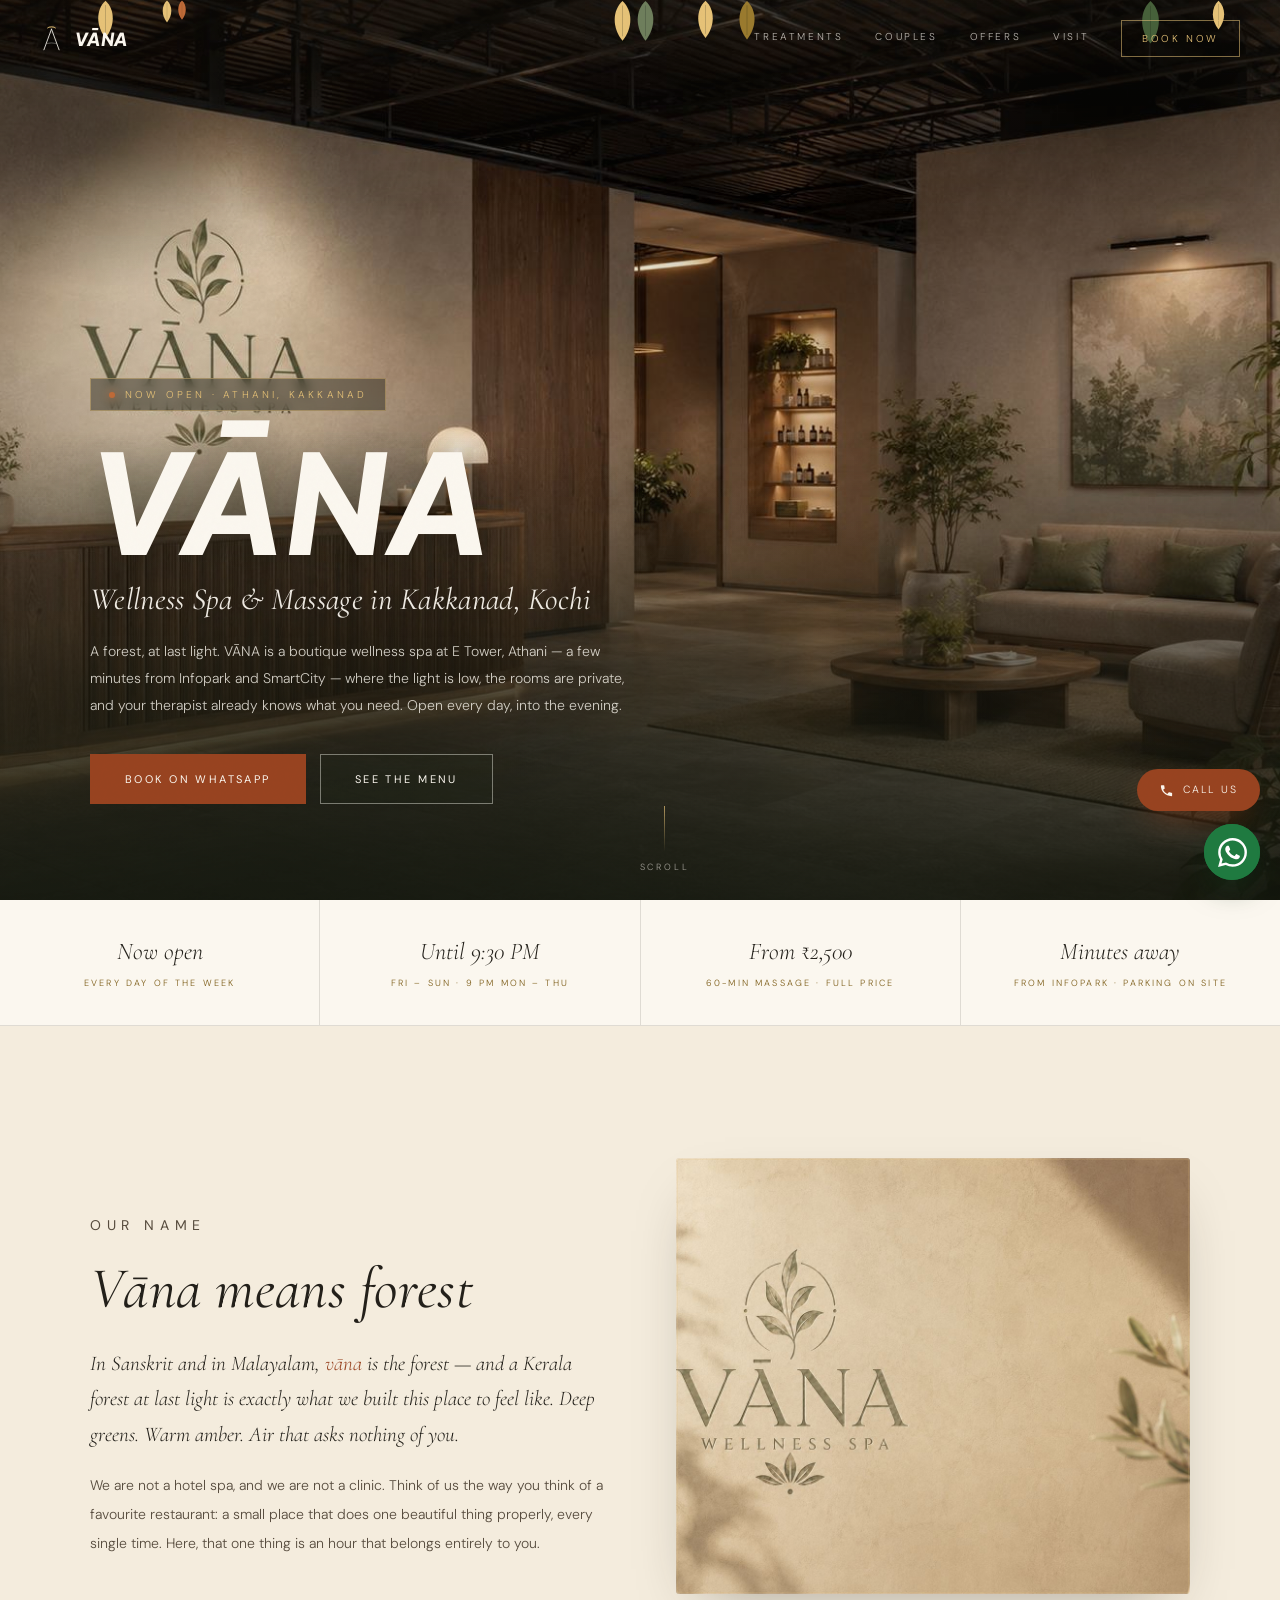
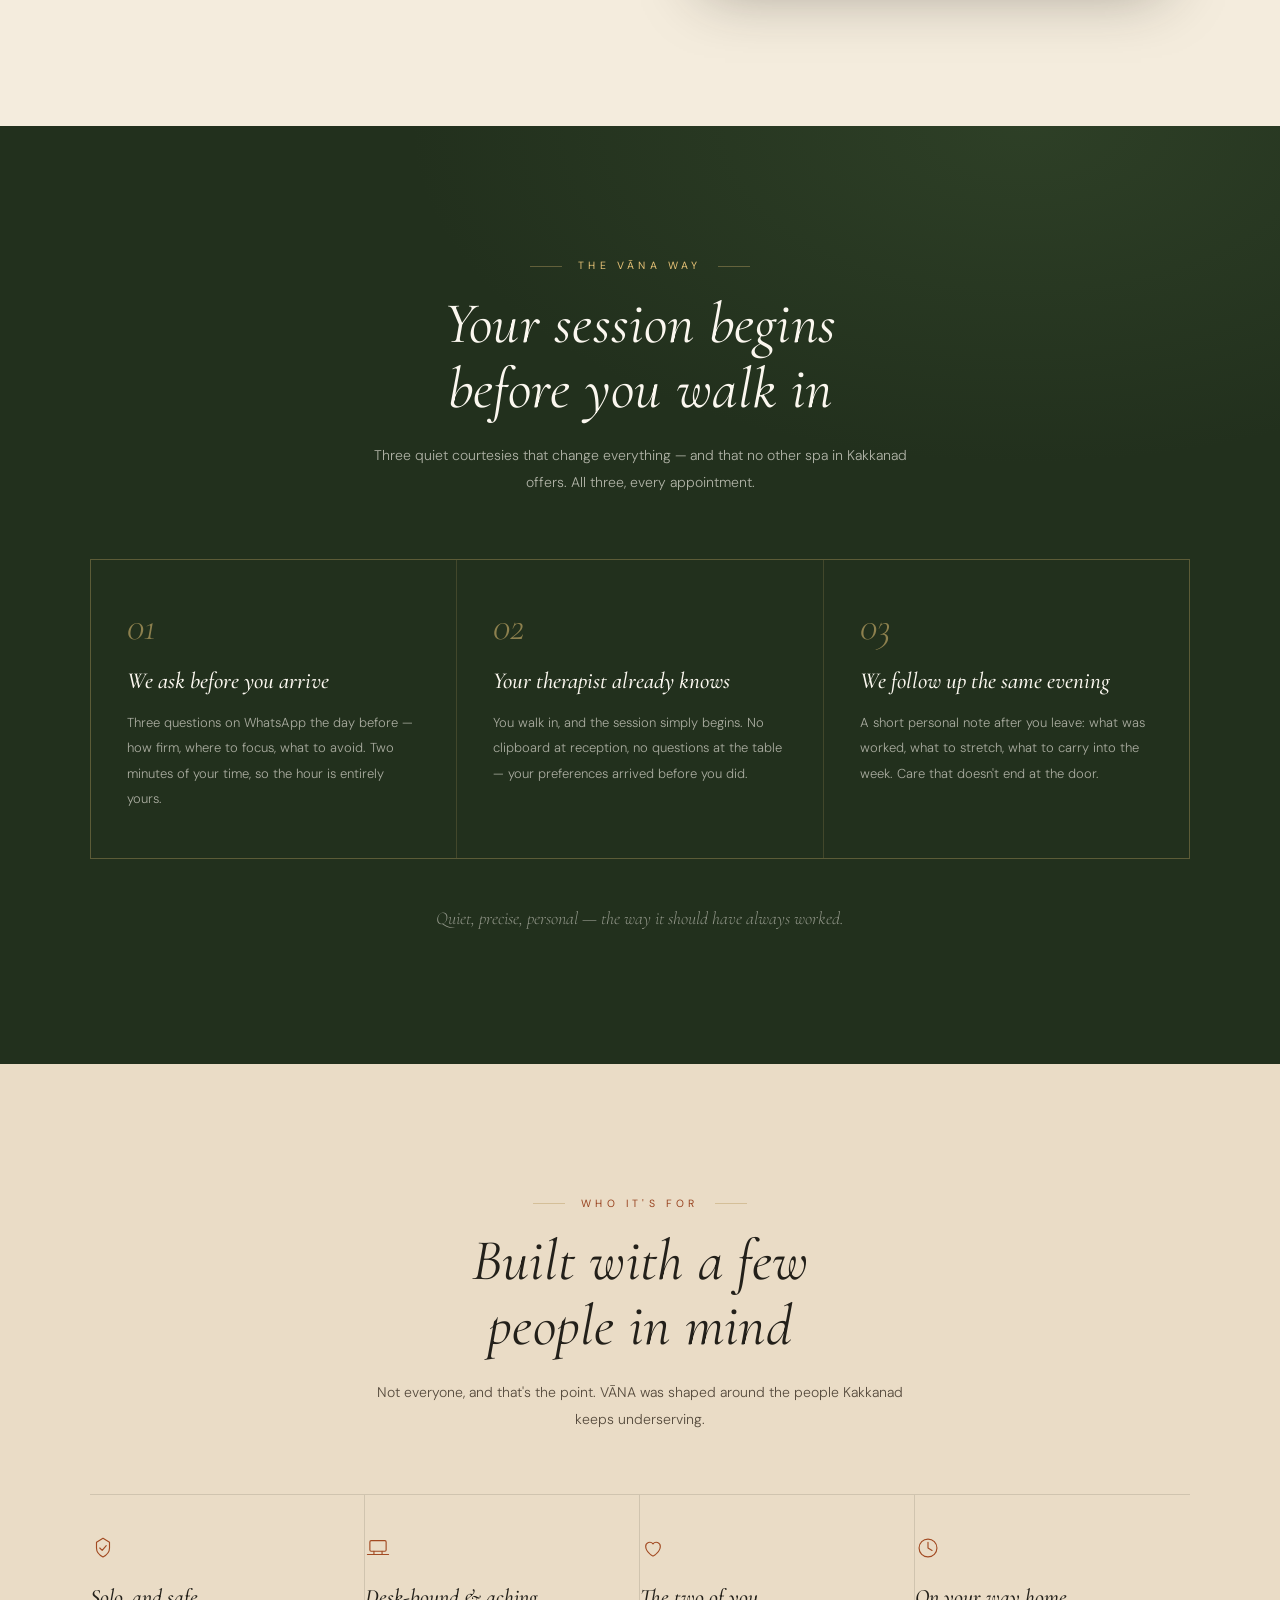
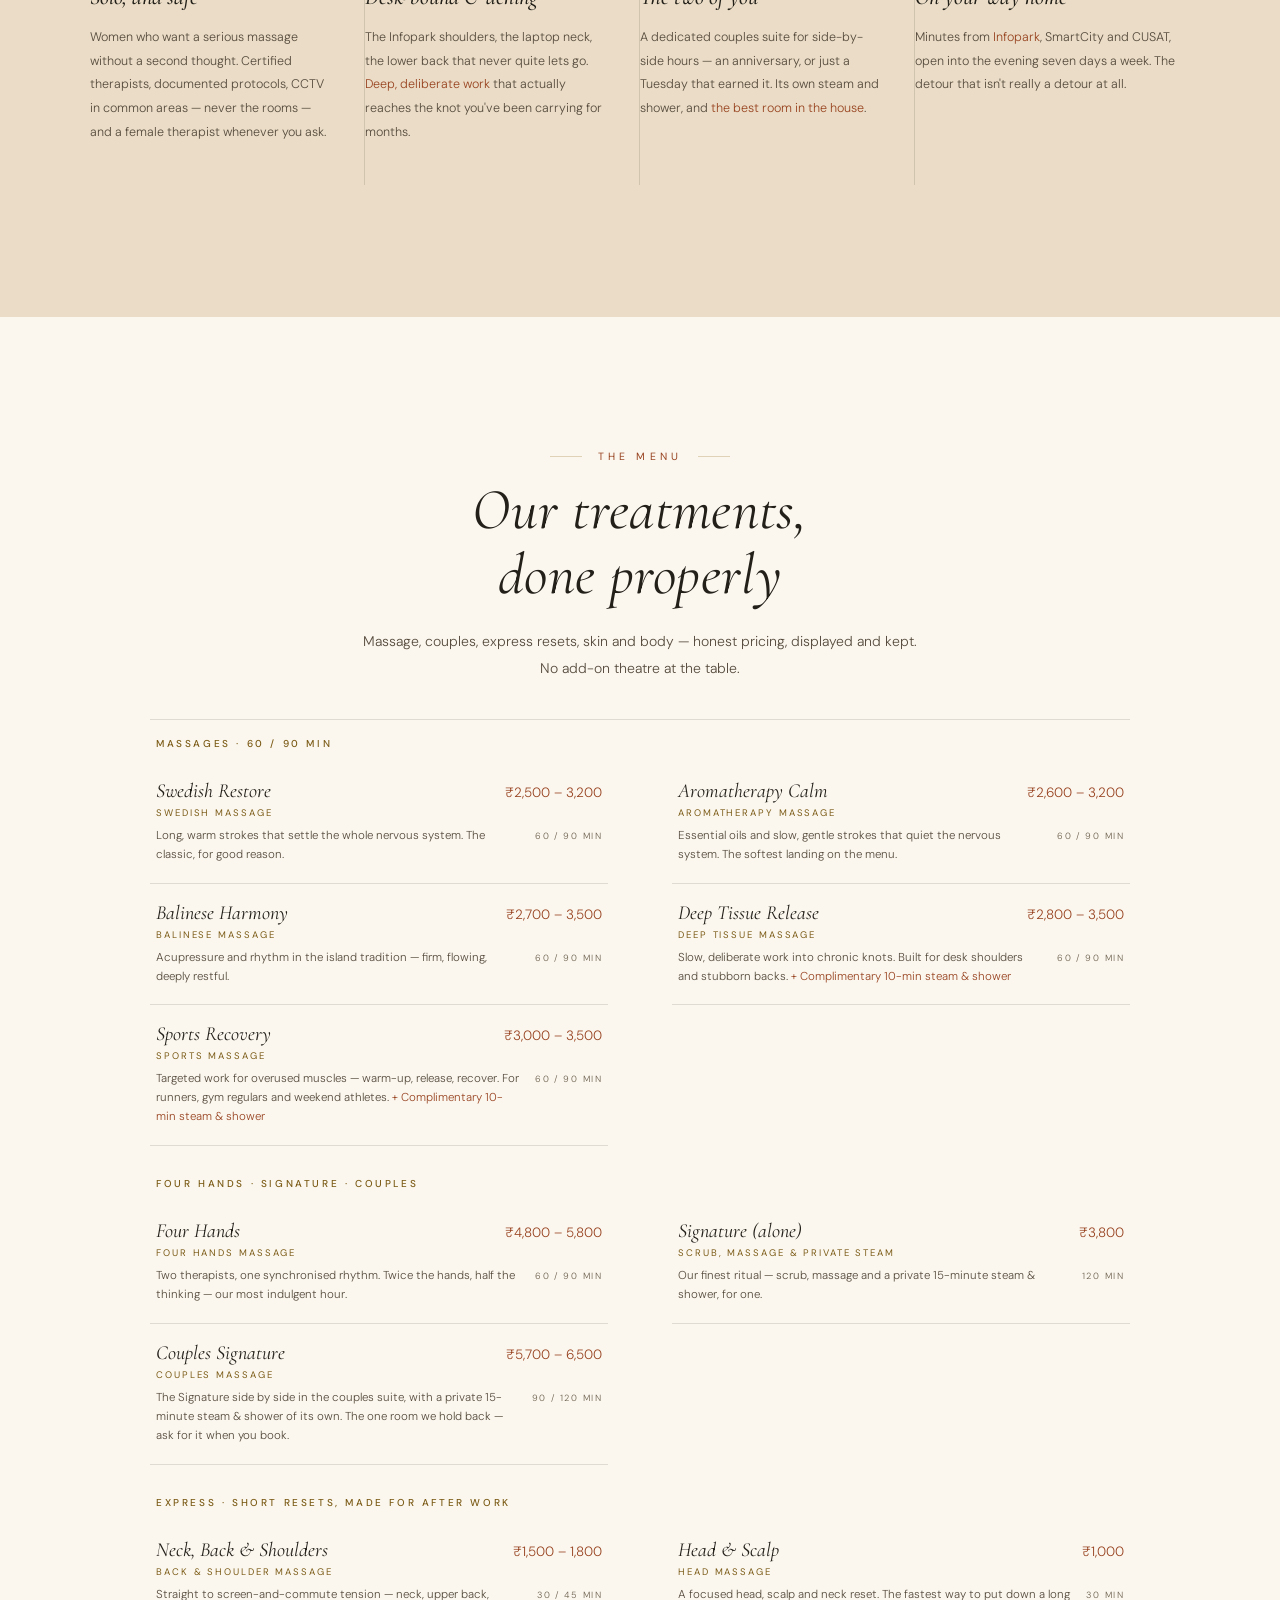
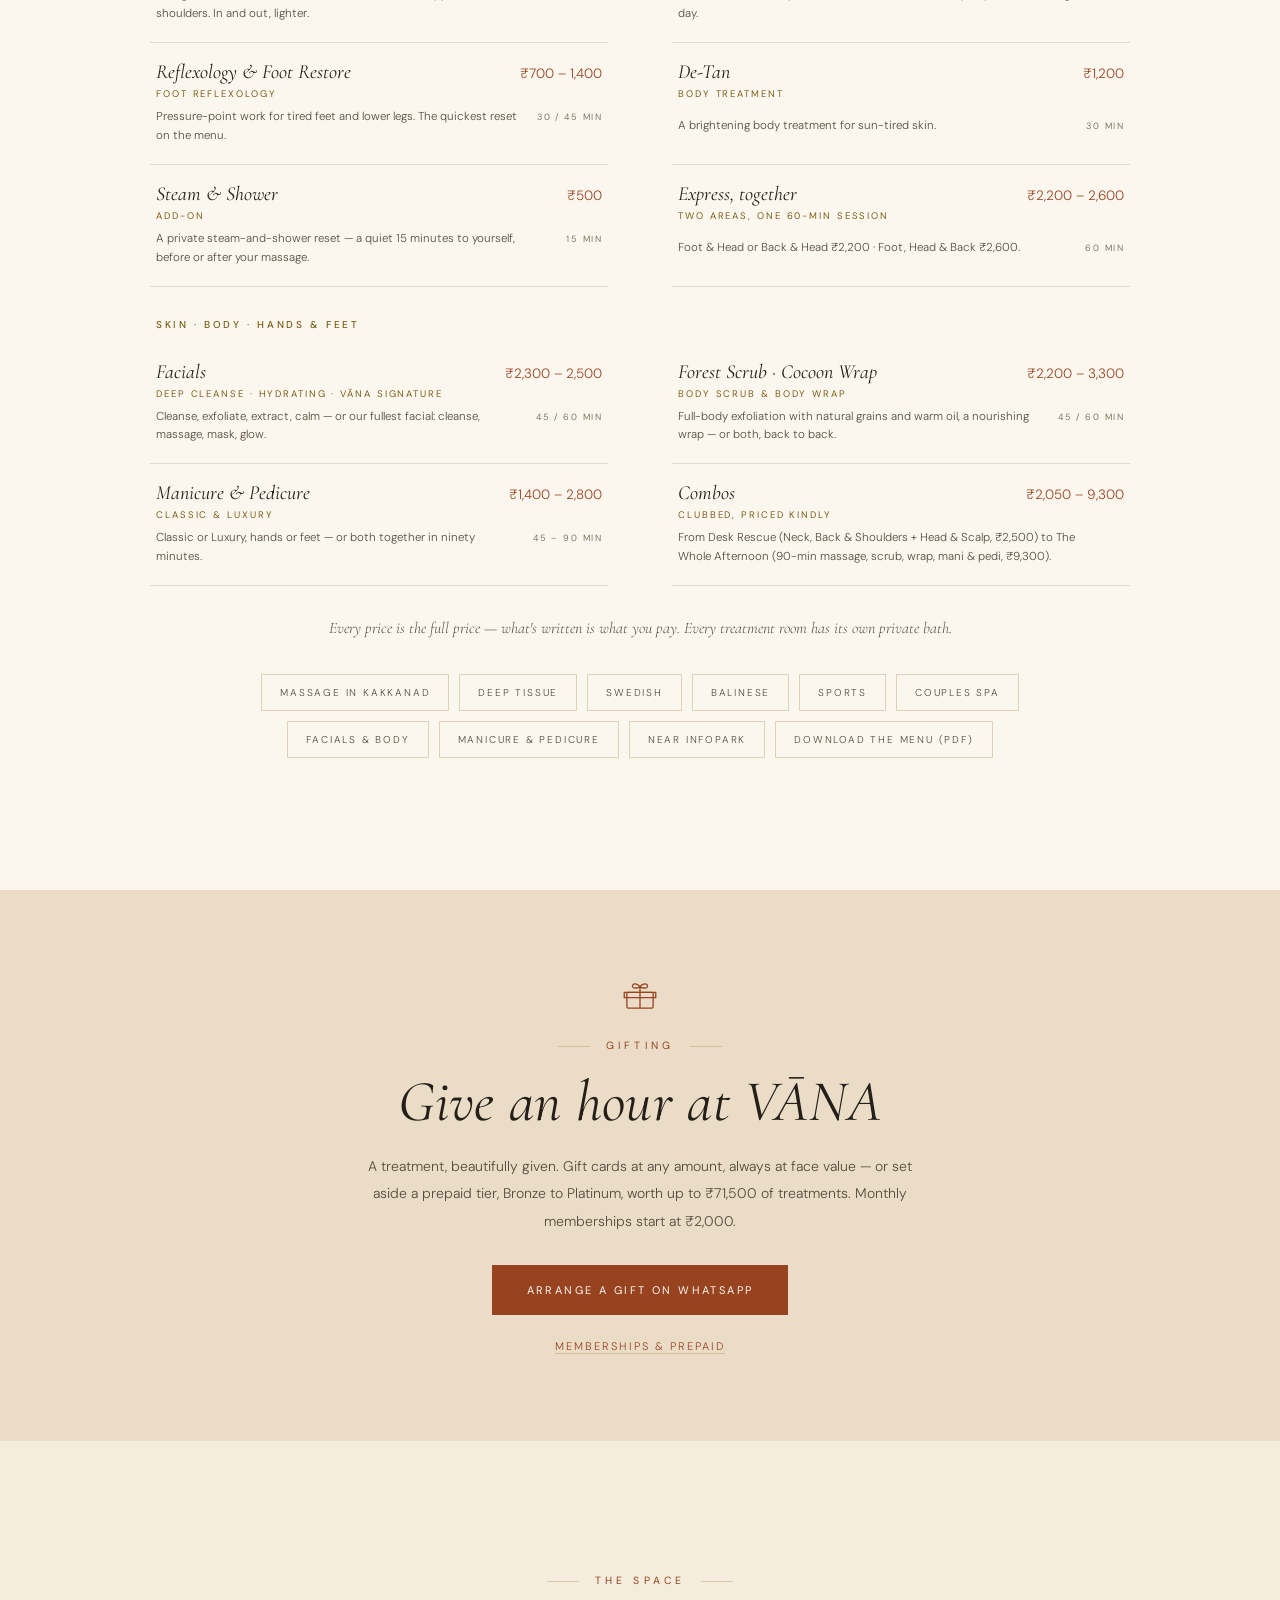
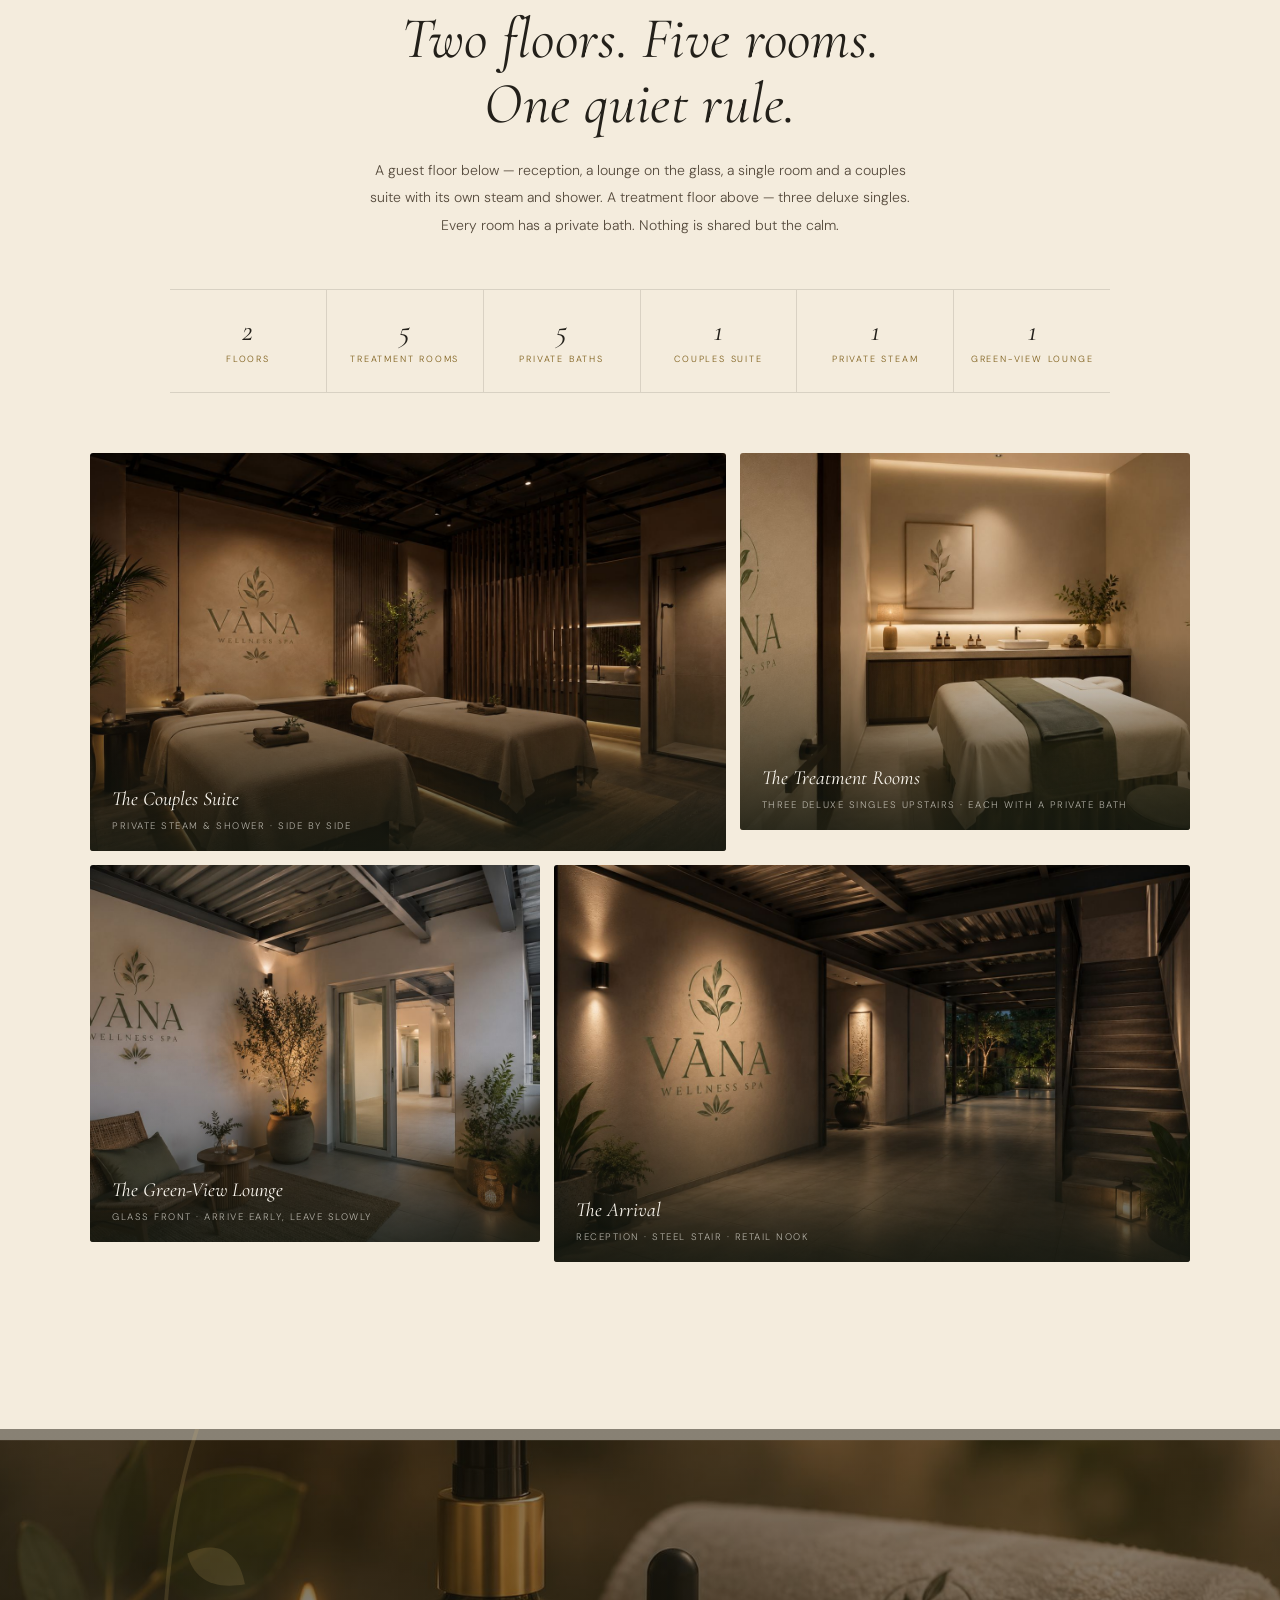
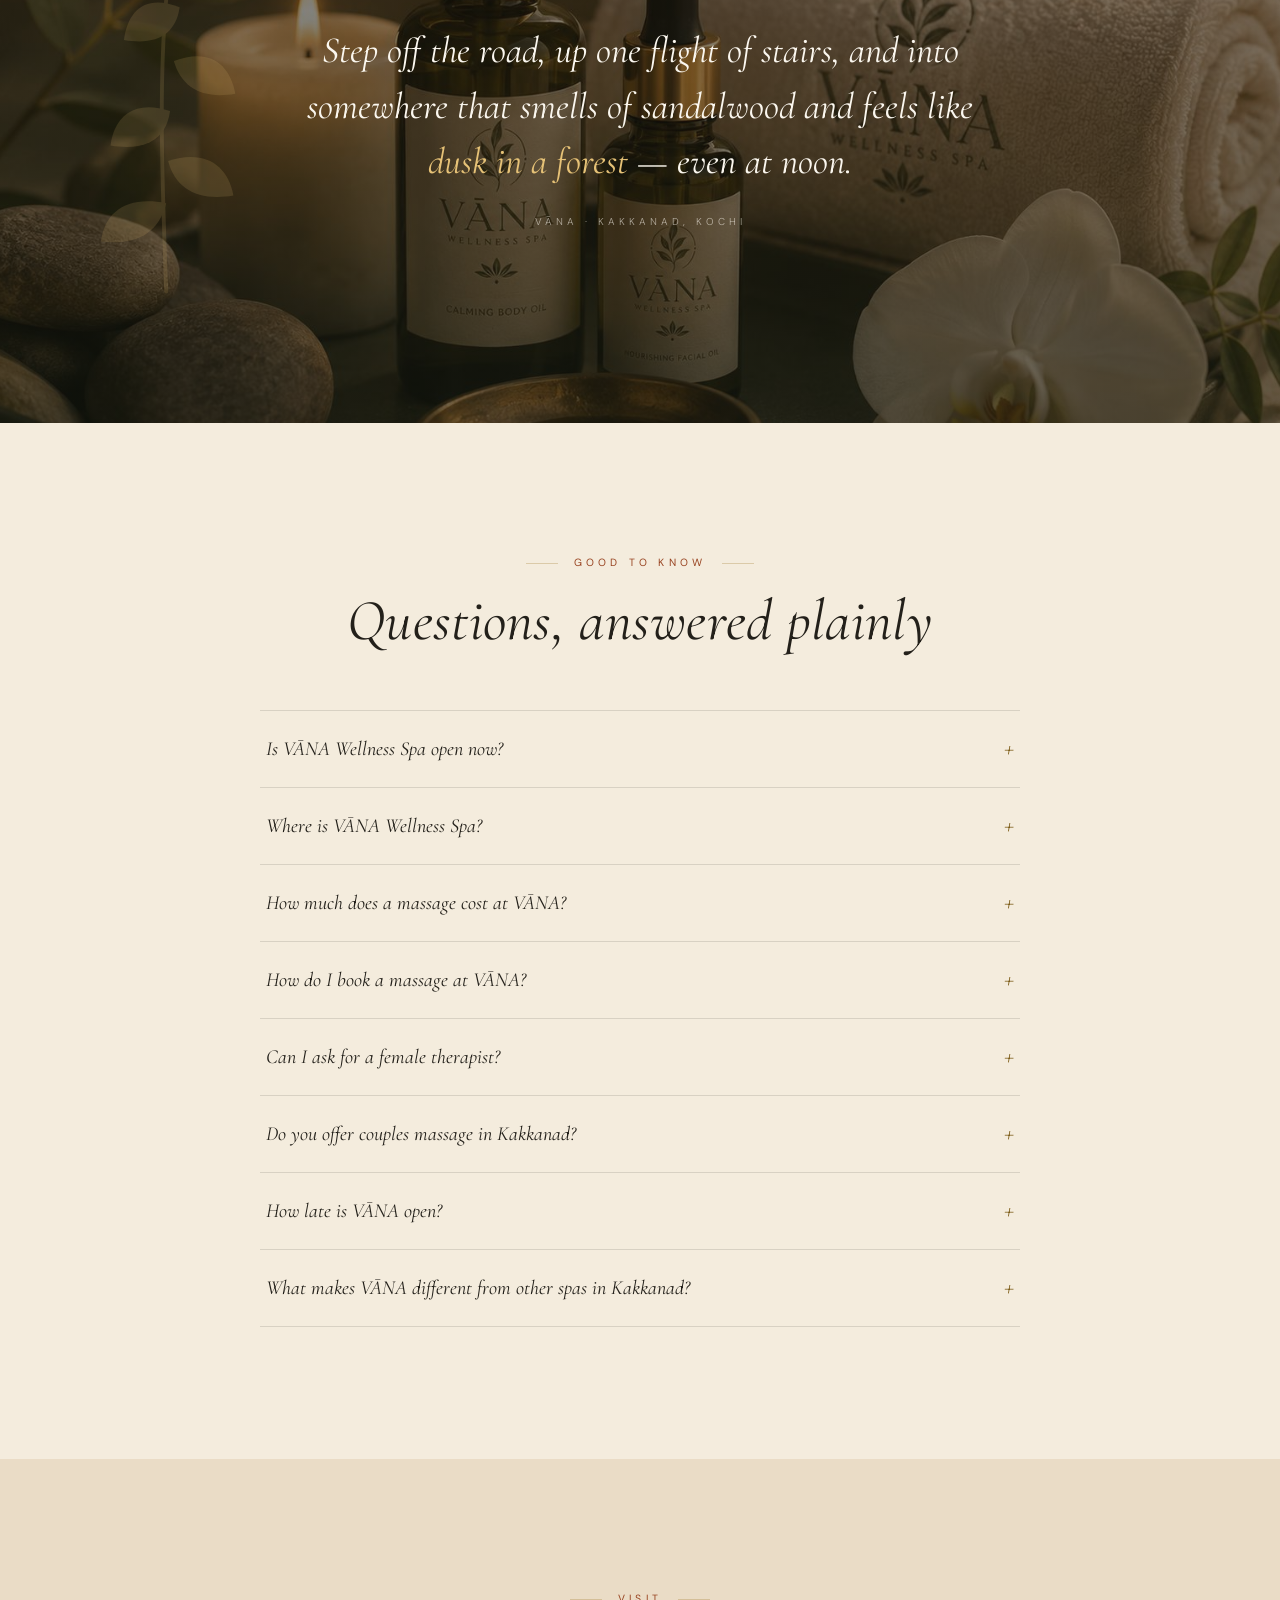
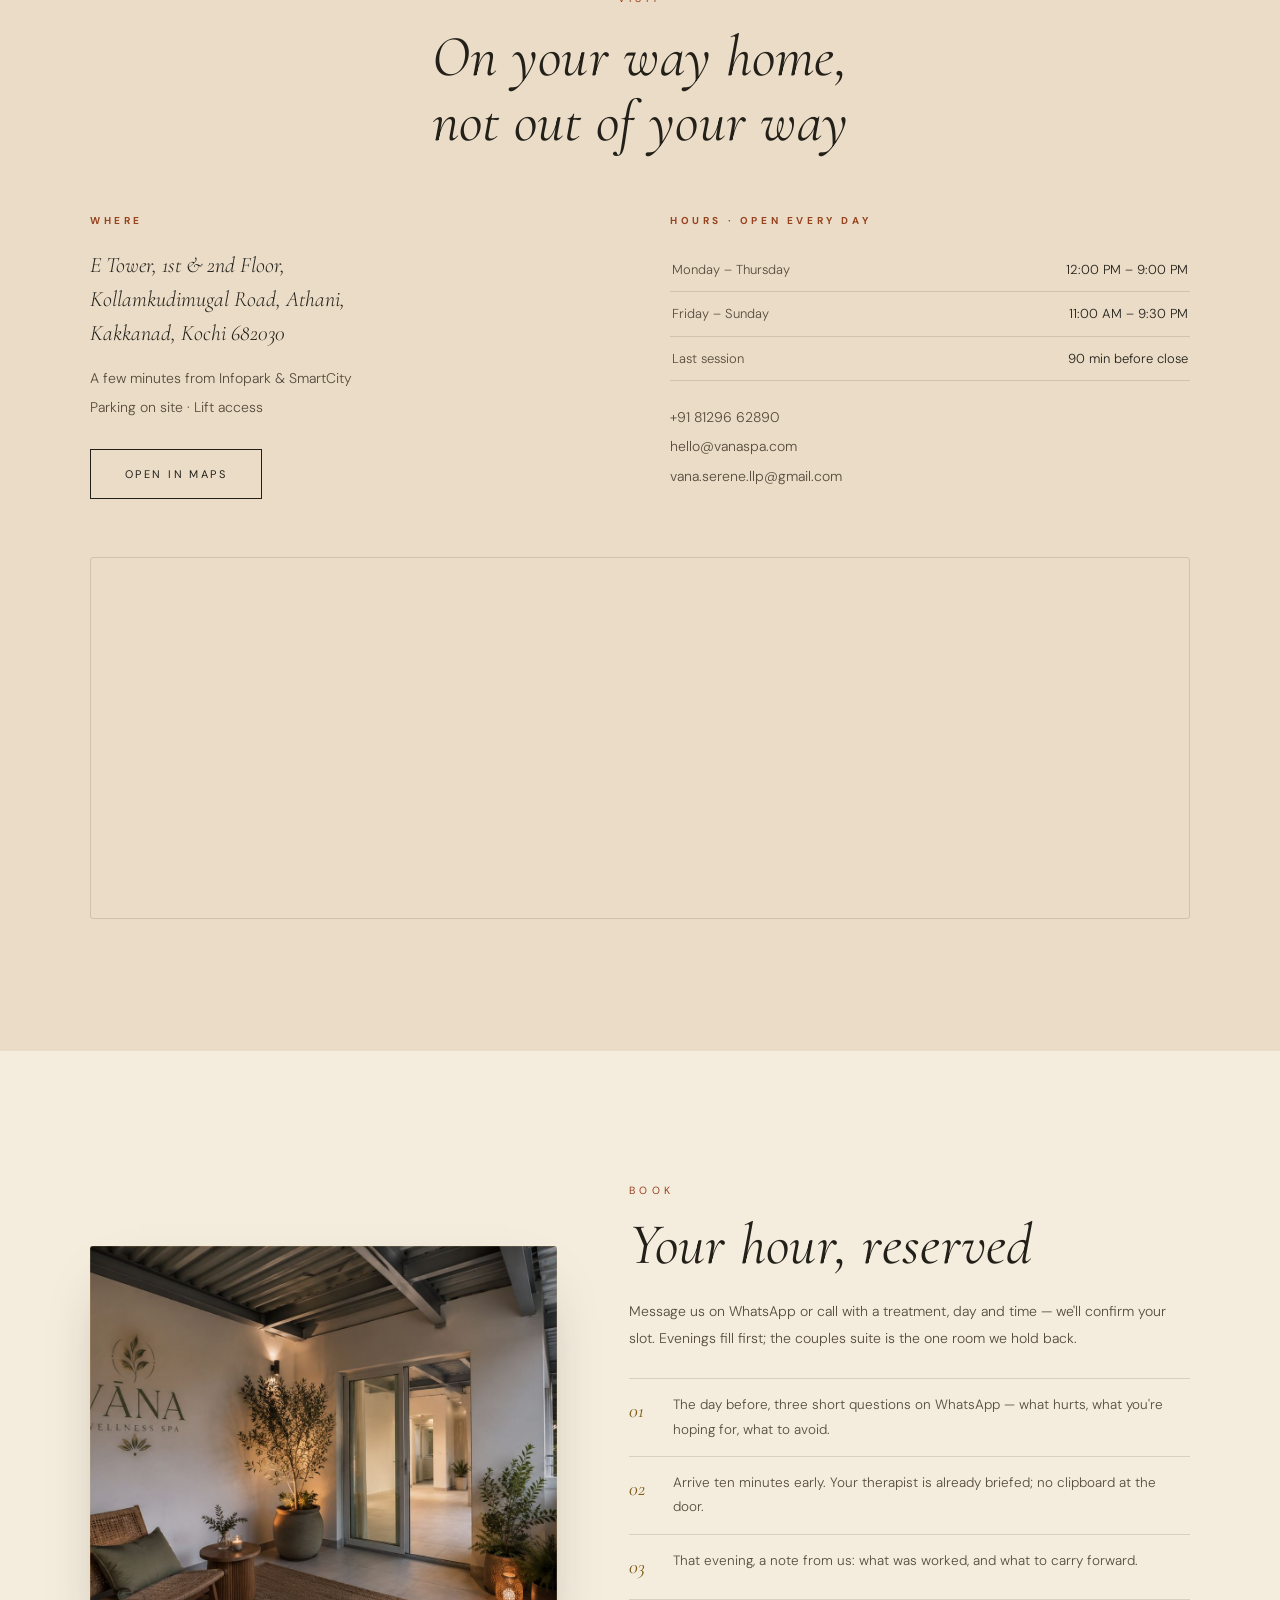
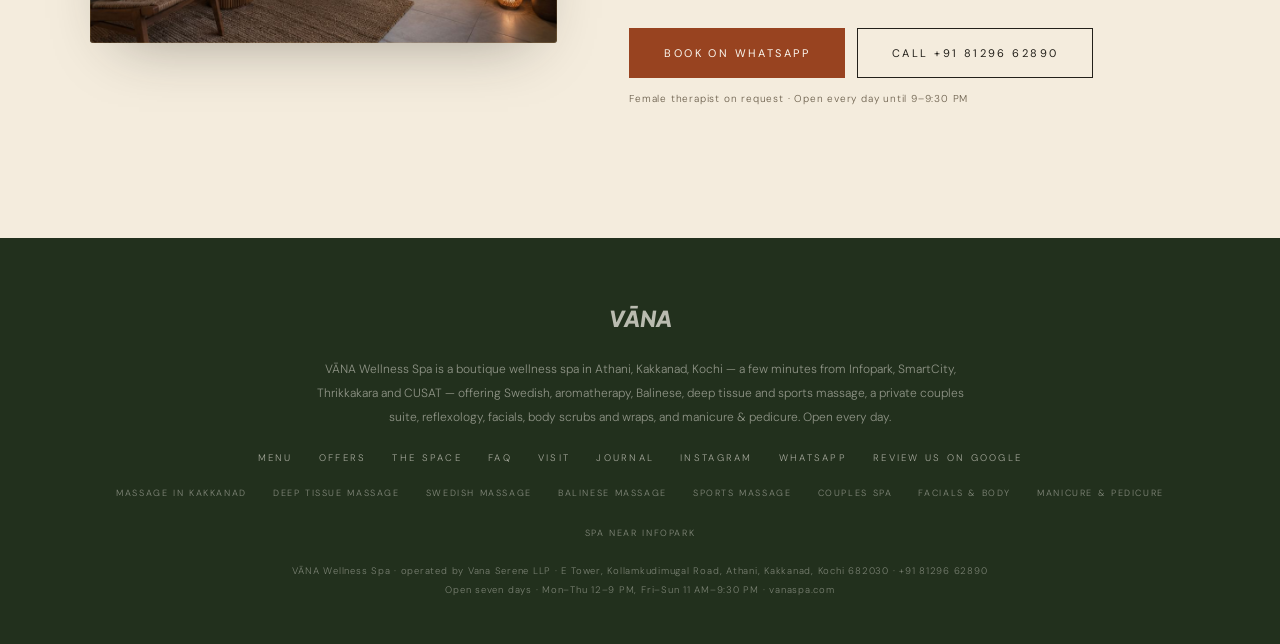
==== index.html @ f55a7362 "WhatsApp auto-reply & lead funnel for n8n; host the treatment brochure - _n8n/vana-whatsapp-funnel.j" ====
<!DOCTYPE html>
<html lang="en">
<head>

<!-- ═══════════════════════════════════════════════
  VĀNA — full site · open since 18 September 2026 · v5 "Last Light"
  Warm golden-hour editorial redesign
═══════════════════════════════════════════════ -->
<meta charset="UTF-8">
<meta name="viewport" content="width=device-width, initial-scale=1.0">
<meta http-equiv="X-UA-Compatible" content="IE=edge">
<meta name="google-site-verification" content="cYq0rBNSyR91LsMQtkQZjhLUeWRUGMsIBkQb29fvf_w"/>

<!-- Google tag (gtag.js) -->
<script async src="https://www.googletagmanager.com/gtag/js?id=G-7RVEWWMJKN"></script>
<script>
  window.dataLayer = window.dataLayer || [];
  function gtag(){dataLayer.push(arguments);}
  gtag('js', new Date());

  gtag('config', 'G-7RVEWWMJKN');

  /* Booking-intent events: WhatsApp, call, email and directions taps */
  document.addEventListener('click',function(e){var a=e.target.closest&&e.target.closest('a[href]');if(!a)return;var h=a.getAttribute('href'),ev=/wa\.me\//.test(h)?'whatsapp_click':/^tel:/.test(h)?'phone_click':/^mailto:/.test(h)?'email_click':/share\.google|google\.[a-z.]+\/maps/.test(h)?'directions_click':null;if(!ev)return;var s=a.closest('section[id],header,footer,.float-actions,.fa-wa,nav');gtag('event',ev,{link_location:s?(s.id||s.className.split(' ')[0]||s.tagName.toLowerCase()):'page',link_text:(a.textContent.trim()||a.getAttribute('aria-label')||'').slice(0,60)});});
</script>

<title>VĀNA Wellness Spa Kakkanad | Massage &amp; Spa near Infopark, Kochi</title>

<link rel="icon" type="image/x-icon" href="/favicon.ico">
<link rel="icon" href="/favicon.svg" type="image/svg+xml">
<link rel="icon" href="/favicon.png" type="image/png">
<link rel="apple-touch-icon" href="/apple-touch-icon.png">

<meta name="description" content="Boutique day spa in Athani, Kakkanad, a few minutes from Infopark, Kochi. Swedish, Balinese, deep tissue and sports massage, a private couples suite, facials and body care. Open every day into the evening.">
<meta name="author" content="VĀNA Wellness Spa">
<meta name="robots" content="index, follow, max-image-preview:large">
<meta name="theme-color" content="#23311E">

<link rel="canonical" href="https://vanaspa.com/">
<link rel="preload" as="image" href="/assets/img/hero-reception.jpg">

<!-- Open Graph -->
<meta property="og:type"         content="website">
<meta property="og:url"          content="https://vanaspa.com/">
<meta property="og:site_name"    content="VĀNA Wellness Spa">
<meta property="og:title"        content="VĀNA Wellness Spa Kakkanad | Massage &amp; Spa near Infopark, Kochi">
<meta property="og:description"  content="A boutique wellness spa at E Tower, Athani, Kakkanad — now open every day. Your therapist is briefed before you arrive. Massage from ₹2,500, a private couples suite, facials and body treatments.">
<meta property="og:image"        content="https://vanaspa.com/assets/og-image.jpg">
<meta property="og:image:width"  content="1200">
<meta property="og:image:height" content="630">
<meta property="og:image:alt"    content="The reception at VĀNA Wellness Spa, Kakkanad — warm wood, soft light and greenery">
<meta property="og:locale"       content="en_IN">

<!-- Twitter/X Card -->
<meta name="twitter:card"        content="summary_large_image">
<meta name="twitter:url"         content="https://vanaspa.com/">
<meta name="twitter:title"       content="VĀNA Wellness Spa Kakkanad | Massage &amp; Spa near Infopark">
<meta name="twitter:description" content="A boutique wellness spa near Infopark, Kochi — now open every day. Massage, couples suite, facials and body treatments.">
<meta name="twitter:image"       content="https://vanaspa.com/assets/og-image.jpg">
<meta name="twitter:image:alt"   content="The reception at VĀNA Wellness Spa, Kakkanad">

<!-- Geo / Local SEO -->
<meta name="geo.region"    content="IN-KL">
<meta name="geo.placename" content="Athani, Kakkanad, Kochi, Kerala">
<meta name="geo.position"  content="10.01981;76.35331">
<meta name="ICBM"          content="10.01981, 76.35331">

<!-- JSON-LD Structured Data -->
<script type="application/ld+json">
{
 "@context": "https://schema.org",
 "@graph": [
  {
   "@type": "DaySpa",
   "@id": "https://vanaspa.com/#business",
   "name": "VĀNA Wellness Spa",
   "alternateName": [
    "Vana Wellness Spa",
    "Vana Spa Kakkanad",
    "VANA Spa",
    "Vana Spa Athani"
   ],
   "description": "VĀNA Wellness Spa is a boutique wellness spa in Athani, Kakkanad, Kochi, minutes from Infopark and SmartCity. Swedish, Balinese, aromatherapy, deep tissue and sports massage, couples spa experiences, four-hands massage, reflexology, head and shoulder therapies, facials, body scrubs and wraps, manicure and pedicure. Private treatment rooms each with their own bath, a dedicated couples suite with steam and shower, and professionally trained therapists. Open seven days a week with evening appointments.",
   "url": "https://vanaspa.com/",
   "telephone": "+918129662890",
   "email": "hello@vanaspa.com",
   "image": [
    "https://vanaspa.com/assets/og-image.jpg",
    "https://vanaspa.com/assets/img/hero-reception.jpg",
    "https://vanaspa.com/assets/img/couples-suite.jpg",
    "https://vanaspa.com/assets/img/treatment-room.jpg"
   ],
   "logo": "https://vanaspa.com/favicon.png",
   "foundingDate": "2026-09-18",
   "slogan": "A forest, at last light.",
   "sameAs": [
    "https://www.instagram.com/vana_wellness_spa/"
   ],
   "hasMap": "https://share.google/J33BrEqedsUDC5wgM",
   "address": {
    "@type": "PostalAddress",
    "streetAddress": "E Tower, 1st & 2nd Floor, Kollamkudimugal Road, Athani",
    "addressLocality": "Kakkanad, Kochi",
    "addressRegion": "Kerala",
    "postalCode": "682030",
    "addressCountry": "IN"
   },
   "geo": {
    "@type": "GeoCoordinates",
    "latitude": 10.01981,
    "longitude": 76.35331
   },
   "openingHoursSpecification": [
    {
     "@type": "OpeningHoursSpecification",
     "dayOfWeek": [
      "Monday",
      "Tuesday",
      "Wednesday",
      "Thursday"
     ],
     "opens": "12:00",
     "closes": "21:00"
    },
    {
     "@type": "OpeningHoursSpecification",
     "dayOfWeek": [
      "Friday",
      "Saturday",
      "Sunday"
     ],
     "opens": "11:00",
     "closes": "21:30"
    }
   ],
   "priceRange": "₹700–₹9,300",
   "currenciesAccepted": "INR",
   "paymentAccepted": "Cash, UPI, Credit Card, Debit Card",
   "amenityFeature": [
    {
     "@type": "LocationFeatureSpecification",
     "name": "Private bath in every treatment room",
     "value": true
    },
    {
     "@type": "LocationFeatureSpecification",
     "name": "Couples suite with private steam and shower",
     "value": true
    },
    {
     "@type": "LocationFeatureSpecification",
     "name": "Parking on site",
     "value": true
    },
    {
     "@type": "LocationFeatureSpecification",
     "name": "Lift access",
     "value": true
    },
    {
     "@type": "LocationFeatureSpecification",
     "name": "Female therapist on request",
     "value": true
    }
   ],
   "areaServed": [
    "Kakkanad",
    "Athani",
    "Infopark",
    "SmartCity Kochi",
    "Thrikkakara",
    "Rajagiri Valley",
    "CUSAT",
    "Kochi"
   ],
   "hasOfferCatalog": {
    "@type": "OfferCatalog",
    "name": "VĀNA treatments",
    "itemListElement": [
     {
      "@type": "OfferCatalog",
      "name": "Massages",
      "itemListElement": [
       {
        "@type": "Offer",
        "itemOffered": {
         "@type": "Service",
         "name": "Swedish Restore — Swedish massage",
         "description": "Long, warm strokes that settle the whole nervous system. The classic, for good reason."
        },
        "priceCurrency": "INR",
        "priceSpecification": {
         "@type": "PriceSpecification",
         "minPrice": "2500",
         "maxPrice": "3200",
         "priceCurrency": "INR"
        }
       },
       {
        "@type": "Offer",
        "itemOffered": {
         "@type": "Service",
         "name": "Aromatherapy Calm — Aromatherapy massage",
         "description": "Essential oils and slow, gentle strokes that quiet the nervous system. The softest landing on the menu."
        },
        "priceCurrency": "INR",
        "priceSpecification": {
         "@type": "PriceSpecification",
         "minPrice": "2600",
         "maxPrice": "3200",
         "priceCurrency": "INR"
        }
       },
       {
        "@type": "Offer",
        "itemOffered": {
         "@type": "Service",
         "name": "Balinese Harmony — Balinese massage",
         "description": "Acupressure and rhythm in the island tradition — firm, flowing, deeply restful."
        },
        "priceCurrency": "INR",
        "priceSpecification": {
         "@type": "PriceSpecification",
         "minPrice": "2700",
         "maxPrice": "3500",
         "priceCurrency": "INR"
        }
       },
       {
        "@type": "Offer",
        "itemOffered": {
         "@type": "Service",
         "name": "Deep Tissue Release — Deep tissue massage",
         "description": "Slow, deliberate work into chronic knots. Built for desk shoulders and stubborn backs."
        },
        "priceCurrency": "INR",
        "priceSpecification": {
         "@type": "PriceSpecification",
         "minPrice": "2800",
         "maxPrice": "3500",
         "priceCurrency": "INR"
        }
       },
       {
        "@type": "Offer",
        "itemOffered": {
         "@type": "Service",
         "name": "Sports Recovery — Sports massage",
         "description": "Targeted work for overused muscles — warm-up, release, recover. For runners, gym regulars and weekend athletes."
        },
        "priceCurrency": "INR",
        "priceSpecification": {
         "@type": "PriceSpecification",
         "minPrice": "3000",
         "maxPrice": "3500",
         "priceCurrency": "INR"
        }
       },
       {
        "@type": "Offer",
        "itemOffered": {
         "@type": "Service",
         "name": "Four Hands — Four hands massage",
         "description": "Two therapists, one synchronised rhythm. Twice the hands, half the thinking — our most indulgent hour."
        },
        "priceCurrency": "INR",
        "priceSpecification": {
         "@type": "PriceSpecification",
         "minPrice": "4800",
         "maxPrice": "5800",
         "priceCurrency": "INR"
        }
       },
       {
        "@type": "Offer",
        "itemOffered": {
         "@type": "Service",
         "name": "Signature (alone) — Scrub, massage & private steam",
         "description": "Our finest ritual — scrub, massage and a private 15-minute steam & shower, for one."
        },
        "priceCurrency": "INR",
        "price": "3800"
       },
       {
        "@type": "Offer",
        "itemOffered": {
         "@type": "Service",
         "name": "Couples Signature — Couples massage",
         "description": "The Signature ritual side by side in the couples suite, which has its own steam and shower."
        },
        "priceCurrency": "INR",
        "priceSpecification": {
         "@type": "PriceSpecification",
         "minPrice": "5700",
         "maxPrice": "6500",
         "priceCurrency": "INR"
        }
       }
      ],
      "url": "https://vanaspa.com/massage-kakkanad/"
     },
     {
      "@type": "OfferCatalog",
      "name": "Express",
      "itemListElement": [
       {
        "@type": "Offer",
        "itemOffered": {
         "@type": "Service",
         "name": "Reflexology & Foot Restore — Foot reflexology",
         "description": "Pressure-point work for tired feet and lower legs. The quickest reset on the menu."
        },
        "priceCurrency": "INR",
        "priceSpecification": {
         "@type": "PriceSpecification",
         "minPrice": "700",
         "maxPrice": "1400",
         "priceCurrency": "INR"
        }
       },
       {
        "@type": "Offer",
        "itemOffered": {
         "@type": "Service",
         "name": "Head & Scalp — Head massage",
         "description": "A focused head, scalp and neck reset. The fastest way to put down a long day."
        },
        "priceCurrency": "INR",
        "price": "1000"
       },
       {
        "@type": "Offer",
        "itemOffered": {
         "@type": "Service",
         "name": "Neck, Back & Shoulders — Back and shoulder massage",
         "description": "Straight to screen-and-commute tension — neck, upper back, shoulders. In and out, lighter."
        },
        "priceCurrency": "INR",
        "priceSpecification": {
         "@type": "PriceSpecification",
         "minPrice": "1500",
         "maxPrice": "1800",
         "priceCurrency": "INR"
        }
       },
       {
        "@type": "Offer",
        "itemOffered": {
         "@type": "Service",
         "name": "De-Tan — De-tan body treatment",
         "description": "A brightening body treatment for sun-tired skin."
        },
        "priceCurrency": "INR",
        "price": "1200"
       },
       {
        "@type": "Offer",
        "itemOffered": {
         "@type": "Service",
         "name": "Steam & Shower — Private steam",
         "description": "A private steam-and-shower reset — a quiet 15 minutes to yourself, before or after your massage."
        },
        "priceCurrency": "INR",
        "price": "500"
       },
       {
        "@type": "Offer",
        "itemOffered": {
         "@type": "Service",
         "name": "Foot & Head — Express combination"
        },
        "priceCurrency": "INR",
        "price": "2200"
       },
       {
        "@type": "Offer",
        "itemOffered": {
         "@type": "Service",
         "name": "Back & Head — Express combination"
        },
        "priceCurrency": "INR",
        "price": "2200"
       },
       {
        "@type": "Offer",
        "itemOffered": {
         "@type": "Service",
         "name": "Foot, Head & Back — Express combination"
        },
        "priceCurrency": "INR",
        "price": "2600"
       }
      ],
      "url": "https://vanaspa.com/spa-near-infopark/"
     },
     {
      "@type": "OfferCatalog",
      "name": "Facials and body",
      "itemListElement": [
       {
        "@type": "Offer",
        "itemOffered": {
         "@type": "Service",
         "name": "Deep Cleanse Facial",
         "description": "Cleanse, exfoliate, extract, calm."
        },
        "priceCurrency": "INR",
        "price": "2300"
       },
       {
        "@type": "Offer",
        "itemOffered": {
         "@type": "Service",
         "name": "Hydrating Facial",
         "description": "Deep moisture for dry, tired skin."
        },
        "priceCurrency": "INR",
        "price": "2300"
       },
       {
        "@type": "Offer",
        "itemOffered": {
         "@type": "Service",
         "name": "VĀNA Signature Facial",
         "description": "Our fullest facial — cleanse, massage, mask, glow."
        },
        "priceCurrency": "INR",
        "price": "2500"
       },
       {
        "@type": "Offer",
        "itemOffered": {
         "@type": "Service",
         "name": "Forest Scrub — Body scrub",
         "description": "Full-body exfoliation with natural grains and warm oil."
        },
        "priceCurrency": "INR",
        "price": "2200"
       },
       {
        "@type": "Offer",
        "itemOffered": {
         "@type": "Service",
         "name": "Cocoon Wrap — Body wrap",
         "description": "A nourishing full-body wrap — hydrate, detox, rest."
        },
        "priceCurrency": "INR",
        "price": "2200"
       },
       {
        "@type": "Offer",
        "itemOffered": {
         "@type": "Service",
         "name": "Scrub & Cocoon — Body scrub and wrap",
         "description": "Both, back to back."
        },
        "priceCurrency": "INR",
        "price": "3300"
       }
      ],
      "url": "https://vanaspa.com/facials-body-care/"
     },
     {
      "@type": "OfferCatalog",
      "name": "Hands and feet",
      "itemListElement": [
       {
        "@type": "Offer",
        "itemOffered": {
         "@type": "Service",
         "name": "Classic Manicure"
        },
        "priceCurrency": "INR",
        "price": "1400"
       },
       {
        "@type": "Offer",
        "itemOffered": {
         "@type": "Service",
         "name": "Luxury Manicure"
        },
        "priceCurrency": "INR",
        "price": "2000"
       },
       {
        "@type": "Offer",
        "itemOffered": {
         "@type": "Service",
         "name": "Classic Pedicure"
        },
        "priceCurrency": "INR",
        "price": "1600"
       },
       {
        "@type": "Offer",
        "itemOffered": {
         "@type": "Service",
         "name": "Luxury Pedicure"
        },
        "priceCurrency": "INR",
        "price": "2300"
       },
       {
        "@type": "Offer",
        "itemOffered": {
         "@type": "Service",
         "name": "Manicure & Pedicure — Manicure and pedicure"
        },
        "priceCurrency": "INR",
        "price": "2800"
       }
      ],
      "url": "https://vanaspa.com/manicure-pedicure-kakkanad/"
     }
    ]
   }
  },
  {
   "@type": "WebSite",
   "@id": "https://vanaspa.com/#website",
   "url": "https://vanaspa.com/",
   "name": "VĀNA Wellness Spa",
   "publisher": {
    "@id": "https://vanaspa.com/#business"
   }
  },
  {
   "@type": "FAQPage",
   "@id": "https://vanaspa.com/#faq",
   "mainEntity": [
    {
     "@type": "Question",
     "name": "Is VĀNA Wellness Spa open now?",
     "acceptedAnswer": {
      "@type": "Answer",
      "text": "Yes. VĀNA opened on 18 September 2026 at E Tower, Kollamkudimugal Road, Athani, Kakkanad, Kochi 682030, and is open every day: Monday to Thursday 12 PM to 9 PM, Friday to Sunday 11 AM to 9:30 PM."
     }
    },
    {
     "@type": "Question",
     "name": "Where is VĀNA Wellness Spa?",
     "acceptedAnswer": {
      "@type": "Answer",
      "text": "On the 1st and 2nd floors of E Tower, Kollamkudimugal Road, Athani, Kakkanad, Kochi 682030 — a few minutes from Infopark, SmartCity and CUSAT. Parking is on site, with lift access."
     }
    },
    {
     "@type": "Question",
     "name": "How much does a massage cost at VĀNA?",
     "acceptedAnswer": {
      "@type": "Answer",
      "text": "Full-body massages are ₹2,500–3,000 for 60 minutes and ₹3,200–3,500 for 90 minutes: Swedish (₹2,500 / ₹3,200), Aromatherapy (₹2,600 / ₹3,200), Balinese (₹2,700 / ₹3,500), Deep Tissue (₹2,800 / ₹3,500) and Sports (₹3,000 / ₹3,500). Four Hands is ₹4,800 / ₹5,800. Express sessions start at ₹700. Every price is the full price."
     }
    },
    {
     "@type": "Question",
     "name": "How do I book a massage at VĀNA?",
     "acceptedAnswer": {
      "@type": "Answer",
      "text": "Message us on WhatsApp or call +91 81296 62890 with the treatment, day and time. The day before, we send three short questions so your therapist is ready when you arrive."
     }
    },
    {
     "@type": "Question",
     "name": "Can I ask for a female therapist?",
     "acceptedAnswer": {
      "@type": "Answer",
      "text": "Yes. Just say so when you book."
     }
    },
    {
     "@type": "Question",
     "name": "Do you offer couples massage in Kakkanad?",
     "acceptedAnswer": {
      "@type": "Answer",
      "text": "Yes. VĀNA has a private couples suite with its own steam and shower. The Couples Signature — scrub, massage and a private 15-minute steam, side by side — is ₹5,700 for 90 minutes and ₹6,500 for 120 minutes."
     }
    },
    {
     "@type": "Question",
     "name": "How late is VĀNA open?",
     "acceptedAnswer": {
      "@type": "Answer",
      "text": "Monday to Thursday until 9 PM, Friday to Sunday until 9:30 PM. The last session begins 90 minutes before closing."
     }
    },
    {
     "@type": "Question",
     "name": "What makes VĀNA different from other spas in Kakkanad?",
     "acceptedAnswer": {
      "@type": "Answer",
      "text": "Three courtesies: a three-question WhatsApp intake the day before, a therapist fully briefed before you arrive, and a personal follow-up note the same evening. Every treatment room also has its own private bath."
     }
    }
   ]
  }
 ]
}
</script>

<!-- Fonts -->
<link rel="preconnect" href="https://fonts.googleapis.com">
<link rel="preconnect" href="https://fonts.gstatic.com" crossorigin>
<link href="https://fonts.googleapis.com/css2?family=Cormorant+Garamond:ital,wght@0,300;0,400;0,500;0,600;1,300;1,400;1,500;1,600&family=DM+Sans:wght@200;300;400;500&family=Plus+Jakarta+Sans:ital,wght@0,500;0,600;1,800&display=swap" rel="stylesheet">

<style>
:root{
  /* Warm "Last Light" palette */
  --paper:#F4ECDD; --cream:#FBF7EF; --sand:#EADCC6; --sand-deep:#E3D2B8;
  --ink:#23201A; --soft:#564B3D; --faint:#6A5E4B;
  --forest:#22301D; --forest-2:#2A3A24; --fern:#46603A;
  --terra:#984320; --terra-lt:#C06A38;
  --gold:#7C5C17; --gold-mid:#B0832E; --gold-lt:#E6C277;
  --serif:'Cormorant Garamond',Georgia,serif;
  --sans:'DM Sans',system-ui,sans-serif;
  --brand:'Plus Jakarta Sans',system-ui,sans-serif;
  --ease:cubic-bezier(.22,1,.36,1);
  --hair:rgba(35,32,26,.13);
  --hair-gold:rgba(154,115,34,.28);
  --shadow:0 24px 60px -28px rgba(35,32,26,.4);
}
*,*::before,*::after{margin:0;padding:0;box-sizing:border-box}
html{-webkit-font-smoothing:antialiased;text-rendering:optimizeLegibility;scroll-behavior:smooth;background:var(--paper)}
body{font-family:var(--sans);font-weight:300;background:transparent;color:var(--ink);overflow-x:hidden;line-height:1.5}
a{text-decoration:none;color:inherit}
img{display:block;max-width:100%}
::selection{background:rgba(162,74,34,.22);color:var(--ink)}

/* Living "last light" atmosphere */
.atmos{position:fixed;inset:0;z-index:-1;pointer-events:none;overflow:hidden}
.atmos i{position:absolute;display:block;border-radius:50%;filter:blur(90px)}
.atmos .a1{width:62vw;height:62vw;left:-12vw;top:-16vw;background:radial-gradient(circle,rgba(230,194,119,.5),transparent 62%);animation:drift1 36s var(--ease) infinite alternate}
.atmos .a2{width:56vw;height:56vw;right:-14vw;bottom:-20vw;background:radial-gradient(circle,rgba(192,106,56,.4),transparent 62%);animation:drift2 46s var(--ease) infinite alternate}
.atmos .a3{width:46vw;height:46vw;left:36vw;top:46vh;background:radial-gradient(circle,rgba(70,96,58,.28),transparent 64%);animation:drift1 58s var(--ease) infinite alternate-reverse}
@keyframes drift1{from{transform:translate(0,0) scale(1)}to{transform:translate(7vw,5vw) scale(1.14)}}
@keyframes drift2{from{transform:translate(0,0) scale(1)}to{transform:translate(-6vw,-4vw) scale(1.16)}}

/* Paper grain */
body::before{
  content:'';position:fixed;inset:0;z-index:200;pointer-events:none;opacity:.5;mix-blend-mode:multiply;
  background-image:url("data:image/svg+xml,%3Csvg viewBox='0 0 240 240' xmlns='http://www.w3.org/2000/svg'%3E%3Cfilter id='n'%3E%3CfeTurbulence type='fractalNoise' baseFrequency='0.86' numOctaves='4' stitchTiles='stitch'/%3E%3C/filter%3E%3Crect width='100%25' height='100%25' filter='url(%23n)' opacity='0.045'/%3E%3C/svg%3E");
}

/* ── Shared ─────────────────────────────── */
.eyebrow{font-family:var(--sans);font-size:10.5px;font-weight:400;letter-spacing:.4em;text-transform:uppercase;color:var(--terra)}
.eyebrow.center{display:block;text-align:center}
.eyebrow.center::before,.eyebrow.center::after{content:'';display:inline-block;width:32px;height:1px;background:var(--hair-gold);vertical-align:middle;margin:0 16px}
.title{font-family:var(--serif);font-style:italic;font-weight:400;font-size:clamp(34px,4.9vw,58px);line-height:1.12;letter-spacing:.005em;color:var(--ink)}
.sub{max-width:560px;font-size:14px;line-height:1.95;color:var(--soft);margin-top:20px}
.t-center{text-align:center}
.t-center .sub{margin-left:auto;margin-right:auto}
.sect{max-width:1180px;margin:0 auto;padding:clamp(86px,11vw,132px) 40px}
.btn{display:inline-flex;align-items:center;gap:10px;padding:16px 34px;font-size:11px;font-weight:400;letter-spacing:.22em;text-transform:uppercase;cursor:pointer;transition:all .35s var(--ease);border:1px solid transparent}
.btn-primary{background:var(--terra);color:var(--cream)}
.btn-primary:hover{background:var(--terra-lt);transform:translateY(-2px);box-shadow:0 16px 30px -18px rgba(162,74,34,.8)}
.btn-ghost{border-color:rgba(251,247,239,.42);color:var(--cream);background:rgba(34,48,29,.18);backdrop-filter:blur(6px)}
.btn-ghost:hover{border-color:var(--gold-lt);color:#fff}
.btn-dark{border:1px solid var(--ink);color:var(--ink)}
.btn-dark:hover{background:var(--ink);color:var(--cream)}

/* ── Header ─────────────────────────────── */
.site-head{
  position:fixed;top:0;left:0;right:0;z-index:60;
  display:flex;align-items:center;justify-content:space-between;
  padding:20px 40px;transition:background .45s,border-color .45s,padding .45s;
  background:transparent;border-bottom:1px solid transparent;
}
.site-head.scrolled{
  background:rgba(244,236,221,.82);backdrop-filter:blur(16px);-webkit-backdrop-filter:blur(16px);
  border-bottom-color:var(--hair);padding-top:14px;padding-bottom:14px;
}
.head-brand{display:flex;align-items:center;gap:12px}
.head-mark{width:23px;height:28px;transition:transform .6s var(--ease)}
.head-brand:hover .head-mark{transform:rotate(-4deg)}
.head-word{font-family:var(--brand);font-style:italic;font-weight:800;font-size:18px;letter-spacing:.02em;color:var(--cream);transition:color .45s}
.site-head.scrolled .head-word{color:var(--ink)}
.head-nav{display:flex;align-items:center;gap:32px}
.head-nav a{font-size:10px;letter-spacing:.26em;text-transform:uppercase;color:rgba(251,247,239,.72);transition:color .3s}
.site-head.scrolled .head-nav a{color:var(--soft)}
.head-nav a:hover{color:var(--gold-lt)}
.site-head.scrolled .head-nav a:hover{color:var(--terra)}
.head-cta{
  padding:10px 20px;border:1px solid rgba(230,194,119,.55);color:var(--gold-lt) !important;
  letter-spacing:.2em;transition:all .35s var(--ease);
}
.site-head.scrolled .head-cta{border-color:var(--terra);color:var(--terra) !important}
.head-cta:hover{background:rgba(230,194,119,.16)}
.site-head.scrolled .head-cta:hover{background:var(--terra);color:var(--cream) !important}
@media(max-width:780px){.head-nav a:not(.head-cta){display:none}.site-head{padding:14px 22px}}

/* ── Hero ───────────────────────────────── */
.hero{position:relative;min-height:100vh;display:flex;align-items:flex-end;overflow:hidden}
.hero-img{position:absolute;inset:0;width:100%;height:100%;object-fit:cover;object-position:62% center;transform:scale(1.05);animation:heroZoom 12s var(--ease) both}
@keyframes heroZoom{from{transform:scale(1.12)}to{transform:scale(1.02)}}
.hero-veil{position:absolute;inset:0;background:
  linear-gradient(180deg,rgba(34,28,18,.30) 0%,transparent 24%,transparent 48%,rgba(28,30,20,.40) 70%,rgba(20,24,15,.88) 100%),
  radial-gradient(120% 78% at 22% 96%,rgba(18,22,14,.66) 0%,transparent 62%)}
.hero-inner{position:relative;z-index:3;width:100%;max-width:1180px;margin:0 auto;padding:0 40px 96px;display:flex;flex-direction:column;align-items:flex-start}
.hero-eyebrow{
  display:inline-flex;align-items:center;gap:10px;padding:8px 18px;margin-bottom:26px;
  border:1px solid rgba(230,194,119,.42);background:rgba(22,26,17,.42);backdrop-filter:blur(6px);
  font-size:10px;letter-spacing:.32em;text-transform:uppercase;color:var(--gold-lt);
  opacity:0;animation:fadeUp 1s var(--ease) .5s both;
}
.badge-dot{width:6px;height:6px;border-radius:50%;background:var(--terra-lt);box-shadow:0 0 8px rgba(192,106,56,.9);animation:pulse 2.6s ease-in-out infinite}
@keyframes pulse{0%,100%{opacity:1;transform:scale(1)}50%{opacity:.35;transform:scale(1.7)}}
.hero h1{
  font-family:var(--brand);font-style:italic;font-weight:800;
  font-size:clamp(66px,11.5vw,138px);line-height:.9;color:var(--cream);letter-spacing:.01em;
  text-shadow:0 10px 50px rgba(16,20,12,.5);opacity:0;animation:fadeUp 1.1s var(--ease) .64s both;
}
.hero-tag{
  font-family:var(--serif);font-style:italic;font-weight:400;font-size:clamp(19px,2.7vw,28px);
  color:rgba(251,247,239,.92);margin:16px 0 16px;letter-spacing:.01em;
  opacity:0;animation:fadeUp 1s var(--ease) .8s both;
}
.hero-tag em{font-style:normal;color:var(--gold-lt)}
.hero-lede{
  max-width:540px;font-size:14px;line-height:1.95;color:rgba(251,247,239,.8);
  opacity:0;animation:fadeUp 1s var(--ease) .95s both;
}
.hero-ctas{display:flex;gap:14px;margin-top:34px;flex-wrap:wrap;opacity:0;animation:fadeUp 1s var(--ease) 1.12s both}
.scroll-cue{
  position:absolute;left:50%;bottom:26px;transform:translateX(-50%);z-index:3;
  display:flex;flex-direction:column;align-items:center;gap:9px;
  font-size:9px;letter-spacing:.32em;text-transform:uppercase;color:rgba(251,247,239,.6);
  opacity:0;animation:fadeUp 1s var(--ease) 1.5s both;
}
.scroll-cue .ln{width:1px;height:46px;background:linear-gradient(rgba(230,194,119,.7),transparent);animation:cueDrop 2.4s var(--ease) infinite}
@keyframes cueDrop{0%{transform:scaleY(.3);transform-origin:top;opacity:0}40%{opacity:1}100%{transform:scaleY(1);transform-origin:top;opacity:0}}

/* ── Strip ──────────────────────────────── */
.strip{display:flex;flex-wrap:wrap;background:var(--cream);border-bottom:1px solid var(--hair)}
.strip-item{flex:1;min-width:210px;padding:34px 22px;text-align:center;border-right:1px solid var(--hair);transition:background .4s}
.strip-item:last-child{border-right:none}
.strip-item:hover{background:var(--paper)}
.strip-big{font-family:var(--serif);font-style:italic;font-size:24px;color:var(--ink)}
.strip-small{margin-top:7px;font-size:9px;letter-spacing:.24em;text-transform:uppercase;color:var(--gold)}

/* ── Story ──────────────────────────────── */
.story-grid{display:grid;grid-template-columns:1fr 1fr;gap:72px;align-items:center}
@media(max-width:820px){.story-grid{grid-template-columns:1fr;gap:40px}}
.story-copy p{font-size:14px;line-height:2.1;color:var(--soft);margin-top:18px}
.story-copy p.lead{margin-top:24px;font-family:var(--serif);font-style:italic;font-size:21px;line-height:1.7;color:var(--ink)}
.story-copy em{font-style:italic;color:var(--terra)}
.story-figure{position:relative;overflow:hidden;border-radius:3px;box-shadow:var(--shadow)}
.story-figure img{width:100%;aspect-ratio:4/3.4;object-fit:cover;transition:transform 1.4s var(--ease)}
.story-figure:hover img{transform:scale(1.05)}
.story-figure::after{content:'';position:absolute;inset:0;border:1px solid rgba(251,247,239,.12);pointer-events:none}

/* ── The VĀNA Way (forest band) ─────────── */
.way-band{position:relative;background:var(--forest);color:var(--cream);overflow:hidden}
.way-band::before{content:'';position:absolute;inset:0;background:radial-gradient(80% 60% at 80% 0%,rgba(70,96,58,.32),transparent 60%);pointer-events:none}
.way-band .eyebrow{color:var(--gold-lt)}
.way-band .eyebrow.center::before,.way-band .eyebrow.center::after{background:rgba(230,194,119,.32)}
.way-band .title{color:var(--cream)}
.way-band .sub{color:rgba(251,247,239,.66)}
.way-grid{display:grid;grid-template-columns:repeat(3,1fr);gap:1px;margin-top:62px;background:rgba(230,194,119,.16);border:1px solid rgba(230,194,119,.16)}
@media(max-width:760px){.way-grid{grid-template-columns:1fr}}
.way-card{background:var(--forest);padding:46px 36px;transition:background .4s var(--ease),transform .4s var(--ease)}
.way-card:hover{background:var(--forest-2);transform:translateY(-3px)}
.way-num{font-family:var(--serif);font-style:italic;font-size:40px;color:rgba(230,194,119,.55);line-height:1}
.way-card h3{font-family:var(--serif);font-style:italic;font-weight:500;font-size:23px;color:var(--cream);margin:18px 0 12px}
.way-card p{font-size:13px;line-height:1.95;color:rgba(251,247,239,.62)}
.way-foot{margin-top:46px;text-align:center;font-family:var(--serif);font-style:italic;font-size:18px;color:rgba(251,247,239,.5)}

/* ── Who it's for ───────────────────────── */
.who-band{background:var(--sand)}
.who-grid{display:grid;grid-template-columns:repeat(4,1fr);gap:0;margin-top:60px;border-top:1px solid var(--hair)}
@media(max-width:860px){.who-grid{grid-template-columns:1fr 1fr}}
@media(max-width:520px){.who-grid{grid-template-columns:1fr}}
.who-card{padding:40px 30px 40px 0;border-right:1px solid var(--hair);transition:transform .4s var(--ease)}
.who-card:last-child{border-right:none;padding-right:0}
@media(max-width:860px){.who-card{padding:36px 26px;border-right:1px solid var(--hair)}.who-card:nth-child(2n){border-right:none}}
@media(max-width:520px){.who-card{border-right:none;border-bottom:1px solid var(--hair)}}
.who-card:hover{transform:translateY(-4px)}
.who-mark{width:26px;height:26px;margin-bottom:20px}
.who-mark svg{width:100%;height:100%}
.who-card h3{font-family:var(--serif);font-style:italic;font-weight:500;font-size:22px;color:var(--ink);margin-bottom:12px}
.who-card p{font-size:12.5px;line-height:1.9;color:var(--soft)}

/* ── Treatments ─────────────────────────── */
.tx-band{background:var(--cream)}
.tx-list{border-top:1px solid var(--hair);margin:36px auto 0;max-width:980px;display:grid;grid-template-columns:1fr 1fr;column-gap:64px}
@media(max-width:600px){.tx-list{grid-template-columns:1fr;column-gap:0}}
.tx-group{grid-column:1/-1;font-family:var(--sans);font-weight:500;font-size:10px;letter-spacing:.26em;text-transform:uppercase;color:var(--gold);padding:30px 6px 11px}
.tx-group:first-child{padding-top:16px}
.tx-row{display:grid;grid-template-columns:1fr auto;align-items:baseline;gap:6px 20px;padding:18px 6px;border-bottom:1px solid var(--hair);transition:padding-left .35s var(--ease),background .35s}
.tx-row:hover{padding-left:12px;background:rgba(234,220,198,.45)}
.tx-name{font-family:var(--serif);font-style:italic;font-weight:400;font-size:20px;line-height:1.15;color:var(--ink)}
.tx-price{font-size:13.5px;color:var(--terra);text-align:right;white-space:nowrap;font-feature-settings:"tnum" 1}
.tx-meta{grid-column:1/-1;display:flex;justify-content:space-between;gap:16px;align-items:baseline;margin-top:2px}
.tx-desc{font-size:11.5px;line-height:1.65;color:var(--soft)}
.tx-time{font-size:9px;letter-spacing:.16em;text-transform:uppercase;color:var(--faint);white-space:nowrap;padding-top:2px}
.tx-foot{margin-top:30px;text-align:center;font-family:var(--serif);font-style:italic;font-size:16px;color:var(--soft)}

/* ── Gift ───────────────────────────────── */
.gift-band{background:var(--sand)}
.gift-band .sect{max-width:680px;padding-top:clamp(60px,8vw,84px);padding-bottom:clamp(60px,8vw,84px)}
.gift-mark{width:42px;height:42px;margin:0 auto 22px}
.gift-mark svg{width:100%;height:100%}
.gift-band .sub{margin-top:18px}
.gift-band .btn{margin-top:30px}

/* ── The Space (gallery) ────────────────── */
.space-status{display:inline-flex;align-items:center;gap:9px;padding:8px 18px;margin-top:22px;border:1px solid rgba(162,74,34,.32);background:rgba(162,74,34,.07);font-size:9.5px;letter-spacing:.26em;text-transform:uppercase;color:var(--terra)}
.space-specs{list-style:none;display:flex;flex-wrap:wrap;justify-content:center;max-width:940px;margin:50px auto 0;border-top:1px solid var(--hair);border-bottom:1px solid var(--hair)}
.space-specs li{flex:1;min-width:130px;display:flex;flex-direction:column;align-items:center;gap:7px;padding:26px 14px;border-right:1px solid var(--hair)}
.space-specs li:last-child{border-right:none}
.space-specs .n{font-family:var(--serif);font-style:italic;font-weight:400;font-size:30px;line-height:1;color:var(--ink)}
.space-specs .l{font-size:9px;letter-spacing:.2em;text-transform:uppercase;color:var(--gold);text-align:center}
@media(max-width:640px){.space-specs li{flex:0 0 50%;min-width:0}.space-specs li:nth-child(2n){border-right:none}}
.gallery{display:grid;grid-template-columns:repeat(12,1fr);gap:14px;margin-top:60px}
.g-item{position:relative;overflow:hidden;border-radius:3px}
.g-item img{width:100%;height:100%;object-fit:cover;transition:transform 1.4s var(--ease)}
.g-item:hover img{transform:scale(1.06)}
.g-item::after{content:'';position:absolute;inset:0;background:linear-gradient(180deg,transparent 48%,rgba(22,26,17,.82) 100%)}
.g-cap{position:absolute;left:22px;right:22px;bottom:18px;z-index:2}
.g-cap h3{font-family:var(--serif);font-style:italic;font-weight:400;font-size:20px;color:var(--cream)}
.g-cap p{font-size:9.5px;letter-spacing:.16em;text-transform:uppercase;color:rgba(251,247,239,.66);margin-top:5px}
.g-a{grid-column:span 7;aspect-ratio:16/10}
.g-b{grid-column:span 5;aspect-ratio:16/13.4}
.g-c{grid-column:span 5;aspect-ratio:16/13.4}
.g-d{grid-column:span 7;aspect-ratio:16/10}
@media(max-width:720px){.g-a,.g-b,.g-c,.g-d{grid-column:span 12;aspect-ratio:16/10}}
.render-note{margin-top:20px;font-size:10px;letter-spacing:.1em;color:var(--faint);text-align:center}
.render-note a{color:var(--terra);border-bottom:1px solid var(--hair-gold)}

/* ── Brand quote band ───────────────────── */
.brand-band{position:relative;min-height:66vh;display:flex;align-items:center;justify-content:center;overflow:hidden;text-align:center}
.brand-band img{position:absolute;inset:0;width:100%;height:100%;object-fit:cover;transform:scale(1.05);animation:bandZoom 26s var(--ease) infinite alternate}
@keyframes bandZoom{to{transform:scale(1.16)}}
.brand-band::after{content:'';position:absolute;inset:0;background:linear-gradient(180deg,rgba(28,22,12,.5),rgba(22,26,17,.62))}
.brand-quote{position:relative;z-index:2;max-width:760px;padding:0 30px}
.brand-quote .q{font-family:var(--serif);font-style:italic;font-weight:400;font-size:clamp(25px,3.6vw,37px);line-height:1.5;color:var(--cream)}
.brand-quote .q em{color:var(--gold-lt);font-style:italic}
.brand-quote .a{margin-top:24px;font-size:10px;letter-spacing:.4em;text-transform:uppercase;color:rgba(251,247,239,.6)}

/* ── FAQ ────────────────────────────────── */
.faq-list{max-width:760px;margin:56px auto 0;border-top:1px solid var(--hair)}
.faq-item{border-bottom:1px solid var(--hair)}
.faq-q{width:100%;display:flex;justify-content:space-between;align-items:center;gap:20px;padding:25px 6px;background:none;border:none;cursor:pointer;text-align:left;font-family:var(--serif);font-style:italic;font-size:20px;color:var(--ink);transition:color .25s,padding-left .35s var(--ease)}
.faq-q:hover{color:var(--terra);padding-left:14px}
.faq-q .chev{font-family:var(--sans);font-size:20px;font-weight:200;color:var(--gold);transition:transform .4s var(--ease);flex-shrink:0}
.faq-item.open .faq-q .chev{transform:rotate(45deg);color:var(--terra)}
.faq-a{max-height:0;overflow:hidden;transition:max-height .45s var(--ease)}
.faq-a p{padding:0 6px 26px;font-size:13px;line-height:2;color:var(--soft);max-width:640px}

/* ── Visit ──────────────────────────────── */
.visit-band{background:var(--sand)}
.visit-grid{display:grid;grid-template-columns:1fr 1fr;gap:60px;margin-top:58px;align-items:start}
@media(max-width:720px){.visit-grid{grid-template-columns:1fr;gap:40px}}
.visit-block h3{font-size:10px;letter-spacing:.36em;text-transform:uppercase;color:var(--terra);margin-bottom:20px}
.visit-block p,.visit-block a.line{display:block;font-size:14px;line-height:2.1;color:var(--soft)}
.visit-block a.line{transition:color .25s}
.visit-block a.line:hover{color:var(--terra)}
.visit-block .big{font-family:var(--serif);font-style:italic;font-size:22px;color:var(--ink);line-height:1.55}
.hours-row{display:flex;justify-content:space-between;border-bottom:1px solid var(--hair);padding:12px 2px;font-size:13px}
.hours-row span:first-child{color:var(--soft)}
.hours-row span:last-child{color:var(--ink);font-feature-settings:"tnum" 1}
.visit-cta{margin-top:26px;display:flex;gap:12px;flex-wrap:wrap}
.map-wrap{margin-top:58px;border:1px solid var(--hair);border-radius:3px;overflow:hidden;filter:sepia(.18) saturate(.92)}
.map-wrap iframe{display:block;width:100%;height:360px;border:0}

/* ── Notify ─────────────────────────────── */
.notify-split{display:grid;grid-template-columns:5fr 6fr;gap:72px;align-items:center}
@media(max-width:880px){.notify-split{grid-template-columns:1fr;gap:44px}}
.notify-figure{overflow:hidden;border-radius:3px;box-shadow:var(--shadow)}
.notify-figure img{width:100%;aspect-ratio:4/3.4;object-fit:cover;transition:transform 1.3s var(--ease)}
.notify-figure:hover img{transform:scale(1.05)}
.notify-note{margin-top:13px;font-size:10px;color:var(--faint);letter-spacing:.08em}
.wa-btn{display:inline-flex;align-items:center;gap:11px;padding:14px 28px;margin-top:24px;border:1px solid var(--hair-gold);font-size:11px;letter-spacing:.16em;text-transform:uppercase;color:var(--soft);transition:all .35s var(--ease)}
.wa-btn:hover{border-color:var(--terra);color:var(--terra);background:rgba(162,74,34,.05)}
.wa-icon{width:15px;height:15px;fill:var(--fern);flex-shrink:0}

/* ── Footer ─────────────────────────────── */
.site-foot{background:var(--forest);color:var(--cream);padding:64px 32px 44px}
.foot-inner{max-width:1180px;margin:0 auto;display:flex;flex-direction:column;align-items:center;gap:22px;text-align:center}
.foot-brand{font-family:var(--brand);font-style:italic;font-weight:800;font-size:22px;color:rgba(251,247,239,.7)}
.foot-about{max-width:660px;font-size:12px;line-height:2;color:rgba(251,247,239,.5)}
.foot-links{display:flex;gap:26px;flex-wrap:wrap;justify-content:center}
.foot-links a{font-size:9.5px;letter-spacing:.24em;text-transform:uppercase;color:rgba(251,247,239,.6);transition:color .25s}
.foot-links a:hover{color:var(--gold-lt)}
.foot-legal{font-size:9.5px;letter-spacing:.08em;color:rgba(251,247,239,.4);line-height:2}

/* ── Reveal / motion ────────────────────── */
@keyframes fadeUp{from{opacity:0;transform:translateY(26px)}to{opacity:1;transform:translateY(0)}}
.reveal{opacity:0;transform:translateY(32px);transition:opacity 1.1s var(--ease),transform 1.1s var(--ease)}
.reveal.in{opacity:1;transform:translateY(0)}
@media(prefers-reduced-motion:reduce){
  *,*::before,*::after{animation-duration:.001s !important;animation-delay:0s !important;transition-duration:.001s !important}
  .reveal{opacity:1;transform:none}
  .hero-img{animation:none;transform:scale(1.02)}
  body{opacity:1 !important;animation:none !important}
  .hero-leaf,.botanical.sway,.brand-band img,.atmos i{animation:none !important}
  [data-parallax]{translate:none !important}
}

/* ═══ Premium motion & atmosphere ═══════════ */
/* Soft page-load fade */
body{opacity:0;animation:pageIn 1.1s var(--ease) both}
@keyframes pageIn{to{opacity:1}}

/* Animated nav underline */
.head-nav a:not(.head-cta){position:relative;padding-bottom:4px}
.head-nav a:not(.head-cta)::after{content:'';position:absolute;left:0;bottom:0;width:100%;height:1px;background:currentColor;opacity:.85;transform:scaleX(0);transform-origin:right;transition:transform .45s var(--ease)}
.head-nav a:not(.head-cta):hover::after{transform:scaleX(1);transform-origin:left}

/* CTA brass / terracotta hover glow */
.btn-primary:hover{box-shadow:0 16px 34px -14px rgba(152,67,32,.7),0 0 30px -6px rgba(230,194,119,.5)}
.btn-ghost:hover{box-shadow:0 0 26px -8px rgba(230,194,119,.38)}

/* Hero dappled leaf-shadow (swaying canopy light) */
.hero-leaf{position:absolute;inset:-10%;z-index:2;pointer-events:none;opacity:.55;mix-blend-mode:multiply;will-change:transform;
  background:
    radial-gradient(34% 24% at 16% 20%,rgba(8,12,6,.55),transparent 60%),
    radial-gradient(28% 38% at 80% 12%,rgba(8,12,6,.45),transparent 62%),
    radial-gradient(24% 32% at 58% 38%,rgba(8,12,6,.4),transparent 64%),
    radial-gradient(30% 20% at 34% 72%,rgba(8,12,6,.45),transparent 60%),
    radial-gradient(20% 28% at 92% 64%,rgba(8,12,6,.4),transparent 64%);
  animation:leafSway 17s ease-in-out infinite alternate}
@keyframes leafSway{from{transform:translate(-1.5%,-1%) scale(1.02)}to{transform:translate(2%,1.4%) scale(1.07)}}

/* Botanical silhouette accents */
.botanical{position:absolute;z-index:1;pointer-events:none;width:clamp(150px,18vw,290px);height:auto}
.botanical svg{width:100%;height:auto;display:block}
.botanical.sway{animation:botSway 11s ease-in-out infinite alternate;transform-origin:top center}
@keyframes botSway{from{transform:rotate(-2.4deg)}to{transform:rotate(2.4deg)}}

/* Editorial image framing + gallery hover */
.g-item::before{content:'';position:absolute;inset:0;z-index:3;border-radius:3px;box-shadow:inset 0 0 0 1px rgba(230,194,119,0);transition:box-shadow .55s var(--ease);pointer-events:none}
.g-item:hover::before{box-shadow:inset 0 0 0 1px rgba(230,194,119,.42)}
.g-cap{transition:transform .55s var(--ease)}
.g-item:hover .g-cap{transform:translateY(-5px)}
.notify-figure{position:relative}
.story-figure::after,.notify-figure::after{content:'';position:absolute;inset:0;z-index:2;box-shadow:inset 0 0 0 1px rgba(230,194,119,.16);border-radius:3px;pointer-events:none}

/* Mobile hamburger */
.nav-toggle{display:none;width:42px;height:42px;border:none;background:none;cursor:pointer;flex-direction:column;justify-content:center;align-items:center;gap:5px;padding:0}
.nav-toggle span{display:block;width:24px;height:1.5px;background:var(--cream);transition:transform .4s var(--ease),opacity .3s,background .45s}
.site-head.scrolled .nav-toggle span{background:var(--ink)}
.nav-toggle.active span{background:var(--cream)}
.nav-toggle.active span:nth-child(1){transform:translateY(6.5px) rotate(45deg)}
.nav-toggle.active span:nth-child(2){opacity:0}
.nav-toggle.active span:nth-child(3){transform:translateY(-6.5px) rotate(-45deg)}

/* Mobile fullscreen menu */
.mobile-menu{position:fixed;inset:0;z-index:58;background:linear-gradient(165deg,rgba(20,28,17,.985),rgba(30,22,13,.985));backdrop-filter:blur(10px);-webkit-backdrop-filter:blur(10px);display:flex;flex-direction:column;align-items:center;justify-content:center;gap:2px;opacity:0;visibility:hidden;transition:opacity .55s var(--ease),visibility .55s;padding:40px}
.mobile-menu.open{opacity:1;visibility:visible}
.mobile-menu a{font-family:var(--serif);font-style:italic;font-weight:400;font-size:clamp(28px,8.5vw,40px);color:var(--cream);padding:11px;opacity:0;transform:translateY(16px);transition:opacity .55s var(--ease),transform .55s var(--ease)}
.mobile-menu.open a{opacity:1;transform:none}
.mobile-menu.open a:nth-child(1){transition-delay:.1s}
.mobile-menu.open a:nth-child(2){transition-delay:.16s}
.mobile-menu.open a:nth-child(3){transition-delay:.22s}
.mobile-menu.open a:nth-child(4){transition-delay:.28s}
.mobile-menu.open .mm-cta{transition-delay:.34s}
.mobile-menu .mm-cta{margin-top:24px;font-family:var(--sans);font-style:normal;font-size:11px;letter-spacing:.24em;text-transform:uppercase;color:var(--gold-lt);border:1px solid rgba(230,194,119,.5);padding:16px 38px}
.mm-foot{position:absolute;bottom:38px;left:0;right:0;text-align:center;font-size:10px;letter-spacing:.22em;text-transform:uppercase;color:rgba(251,247,239,.45)}
body.menu-open{overflow:hidden}

/* Floating contact actions (CTA + WhatsApp) — visible on mobile + desktop */
.float-actions{position:fixed;right:20px;bottom:20px;z-index:54;display:flex;flex-direction:column;align-items:flex-end;gap:13px;animation:floatIn .9s var(--ease) both}
@keyframes floatIn{from{transform:translateY(22px)}to{transform:translateY(0)}}
.fa-pill{display:inline-flex;align-items:center;gap:9px;padding:13px 22px;border-radius:40px;background:var(--terra);color:var(--cream);font-size:10.5px;letter-spacing:.18em;text-transform:uppercase;white-space:nowrap;box-shadow:0 14px 32px -12px rgba(152,67,32,.7);transition:transform .35s var(--ease),box-shadow .35s var(--ease)}
.fa-pill:hover{transform:translateY(-2px);box-shadow:0 18px 38px -12px rgba(152,67,32,.85),0 0 26px -6px rgba(230,194,119,.5)}
.fa-pill svg{width:15px;height:15px;fill:currentColor}
.fa-wa{position:relative;display:inline-flex;align-items:center;justify-content:center;width:56px;height:56px;border-radius:50%;background:#1f7a40;color:#fff;box-shadow:0 14px 30px -8px rgba(18,55,28,.6);transition:transform .35s var(--ease),box-shadow .35s var(--ease)}
.fa-wa svg{width:29px;height:29px;fill:currentColor}
.fa-wa:hover{transform:translateY(-2px) scale(1.05);box-shadow:0 18px 38px -10px rgba(18,55,28,.72)}
.fa-wa::after{content:'';position:absolute;inset:0;border-radius:50%;border:2px solid #1f7a40;animation:waPulse 2.8s ease-out infinite;pointer-events:none}
@keyframes waPulse{0%{transform:scale(1);opacity:.55}70%,100%{transform:scale(1.55);opacity:0}}

/* Ambient drifting leaves */
.leaves{position:fixed;inset:0;z-index:40;pointer-events:none;overflow:hidden}
.leaf{position:absolute;top:0;width:var(--w,24px);will-change:transform,translate;animation:leafFall var(--d,20s) linear var(--delay,0s) infinite,leafSway var(--s,5s) ease-in-out var(--delay,0s) infinite alternate}
.leaf svg{width:100%;height:auto;display:block}
@keyframes leafFall{0%{transform:translateY(-12vh) rotate(-10deg);opacity:0}12%{opacity:var(--o,.18)}88%{opacity:var(--o,.18)}100%{transform:translateY(116vh) rotate(32deg);opacity:0}}
@keyframes leafSway{from{translate:-24px 0}to{translate:24px 0}}
@media(prefers-reduced-motion:reduce){.leaves{display:none}}

/* v5 — open-for-business additions */
.hero h1{font-size:inherit;line-height:1}
.h1-brand{display:block;font-family:var(--brand);font-style:italic;font-weight:800;font-size:clamp(66px,11.5vw,138px);line-height:.9;letter-spacing:.01em}
.h1-line{display:block;margin-top:18px;font-family:var(--serif);font-style:italic;font-weight:400;font-size:clamp(21px,2.9vw,31px);line-height:1.3;letter-spacing:.01em;color:rgba(251,247,239,.94);text-shadow:0 4px 24px rgba(16,20,12,.6)}
.hero-lede{margin-top:18px}
.tx-kind{display:block;margin-top:5px;font-family:var(--sans);font-style:normal;font-size:9.5px;letter-spacing:.2em;text-transform:uppercase;color:var(--gold)}
.tx-name a{transition:color .25s}
.tx-name a:hover{color:var(--terra)}
.tx-links{display:flex;flex-wrap:wrap;justify-content:center;gap:10px;max-width:900px;margin:34px auto 0}
.tx-links a{padding:10px 18px;border:1px solid var(--hair-gold);font-size:10px;letter-spacing:.18em;text-transform:uppercase;color:var(--soft);transition:all .3s var(--ease)}
.tx-links a:hover{border-color:var(--terra);color:var(--terra);background:rgba(162,74,34,.05)}
.offer-band{background:var(--forest);color:var(--cream);position:relative;overflow:hidden}
.offer-band .eyebrow{color:var(--gold-lt)}
.offer-band .eyebrow.center::before,.offer-band .eyebrow.center::after{background:rgba(230,194,119,.32)}
.offer-band .title{color:var(--cream)}
.offer-band .sub{color:rgba(251,247,239,.68)}
.offer-grid{display:grid;grid-template-columns:repeat(5,1fr);gap:1px;margin-top:52px;background:rgba(230,194,119,.16);border:1px solid rgba(230,194,119,.16)}
@media(max-width:980px){.offer-grid{grid-template-columns:1fr 1fr}}
@media(max-width:560px){.offer-grid{grid-template-columns:1fr}}
.offer-card{background:var(--forest);padding:32px 24px}
.offer-card h3{font-family:var(--serif);font-style:italic;font-weight:500;font-size:21px;color:var(--cream);margin-bottom:10px}
.offer-card p{font-size:12.5px;line-height:1.85;color:rgba(251,247,239,.64)}
.offer-card .word{display:inline-block;margin-top:14px;font-size:9.5px;letter-spacing:.24em;text-transform:uppercase;color:var(--gold-lt)}
.offer-foot{margin-top:34px;text-align:center;font-size:11px;line-height:1.9;color:rgba(251,247,239,.5)}
.offer-foot a{color:var(--gold-lt);border-bottom:1px solid rgba(230,194,119,.35)}
.book-list{list-style:none;margin-top:26px;border-top:1px solid var(--hair)}
.book-list li{display:grid;grid-template-columns:34px 1fr;gap:10px;padding:14px 0;border-bottom:1px solid var(--hair);font-size:13.5px;line-height:1.8;color:var(--soft)}
.book-list b{font-family:var(--serif);font-style:italic;font-weight:400;font-size:20px;color:var(--gold)}
.book-ctas{display:flex;gap:12px;flex-wrap:wrap;margin-top:28px}
.foot-links.small a{font-size:9px;letter-spacing:.18em;color:rgba(251,247,239,.45)}

@media(max-width:780px){
  .head-nav{display:none}
  .nav-toggle{display:flex}
  .float-actions{right:14px;bottom:14px;gap:10px}
  .fa-wa{width:52px;height:52px}
  .fa-wa svg{width:27px;height:27px}
  .fa-pill{padding:12px 17px;font-size:10px;letter-spacing:.16em}
  .hero-leaf{opacity:.4}
  .botanical{opacity:.08 !important}
}
</style>
</head>

<body>

<div class="atmos" aria-hidden="true"><i class="a1"></i><i class="a2"></i><i class="a3"></i></div>
<div class="float-actions" aria-label="Quick contact">
  <a class="fa-pill" href="tel:+918129662890" aria-label="Call VĀNA Wellness Spa"><svg viewBox="0 0 24 24" fill="currentColor" aria-hidden="true"><path d="M6.6 10.8c1.4 2.8 3.8 5.2 6.6 6.6l2.2-2.2c.27-.27.67-.36 1.02-.24 1.12.37 2.33.57 3.58.57.55 0 1 .45 1 1V20c0 .55-.45 1-1 1C10.3 21 3 13.7 3 4.5c0-.55.45-1 1-1h3.5c.55 0 1 .45 1 1 0 1.25.2 2.46.57 3.58.12.35.03.75-.24 1.02L6.6 10.8z"/></svg>Call Us</a>
  <a class="fa-wa" href="https://wa.me/918129662890?text=Hi%2C%20I%27d%20like%20to%20know%20more%20about%20V%C4%80NA%20Wellness%20Spa." target="_blank" rel="noopener noreferrer" aria-label="Message VĀNA on WhatsApp">
    <svg viewBox="0 0 24 24" aria-hidden="true"><path d="M17.472 14.382c-.297-.149-1.758-.867-2.03-.967-.273-.099-.471-.148-.67.15-.197.297-.767.966-.94 1.164-.173.199-.347.223-.644.075-.297-.15-1.255-.463-2.39-1.475-.883-.788-1.48-1.761-1.653-2.059-.173-.297-.018-.458.13-.606.134-.133.298-.347.446-.52.149-.174.198-.298.298-.497.099-.198.05-.371-.025-.52-.075-.149-.669-1.612-.916-2.207-.242-.579-.487-.5-.669-.51-.173-.008-.371-.01-.57-.01-.198 0-.52.074-.792.372-.272.297-1.04 1.016-1.04 2.479 0 1.462 1.065 2.875 1.213 3.074.149.198 2.096 3.2 5.077 4.487.709.306 1.262.489 1.694.625.712.227 1.36.195 1.871.118.571-.085 1.758-.719 2.006-1.413.248-.694.248-1.289.173-1.413-.074-.124-.272-.198-.57-.347m-5.421 7.403h-.004a9.87 9.87 0 01-5.031-1.378l-.361-.214-3.741.982.998-3.648-.235-.374a9.86 9.86 0 01-1.51-5.26c.001-5.45 4.436-9.884 9.888-9.884 2.64 0 5.122 1.03 6.988 2.898a9.825 9.825 0 012.893 6.994c-.003 5.45-4.437 9.884-9.885 9.884m8.413-18.297A11.815 11.815 0 0012.05 0C5.495 0 .16 5.335.157 11.892c0 2.096.547 4.142 1.588 5.945L.057 24l6.305-1.654a11.882 11.882 0 005.683 1.448h.005c6.554 0 11.89-5.335 11.893-11.893a11.821 11.821 0 00-3.48-8.413z"/></svg>
  </a>
</div>

<!-- ── Header ─────────────────────────────── -->
<header class="site-head" id="siteHead">
  <a class="head-brand" href="#top" aria-label="VĀNA home">
    <svg class="head-mark" viewBox="0 0 200 240" fill="none" aria-hidden="true">
      <g fill="none" stroke="#E6C277" stroke-linecap="round">
        <path d="M 65 24 C 80 12 120 12 135 24" stroke-width="7"/>
        <path d="M 74 17 C 86 9 114 9 126 17" stroke-width="5" opacity="0.6"/>
      </g>
      <g fill="none" stroke="#FBF7EF" stroke-opacity="0.92" stroke-linecap="round">
        <path d="M 100 34 L 34 214" stroke-width="8"/>
        <path d="M 100 34 L 166 214" stroke-width="8"/>
        <path d="M 60 158 Q 100 150 140 158" stroke-width="5" opacity="0.65"/>
      </g>
    </svg>
    <span class="head-word">VĀNA</span>
  </a>
  <nav class="head-nav" aria-label="Main">
    <a href="#treatments">Treatments</a>
    <a href="/couples-spa-kakkanad/">Couples</a>
    <a href="/offers/">Offers</a>
    <a href="#visit">Visit</a>
    <a class="head-cta" href="#book">Book Now</a>
  </nav>
  <button class="nav-toggle" id="navToggle" aria-label="Open menu" aria-expanded="false" aria-controls="mobileMenu"><span></span><span></span><span></span></button>
</header>

<nav class="mobile-menu" id="mobileMenu" aria-label="Mobile navigation">
  <a href="#treatments">Treatments</a>
  <a href="/couples-spa-kakkanad/">Couples Spa</a>
  <a href="/offers/">Offers</a>
  <a href="#visit">Visit</a>
  <a class="mm-cta" href="#book">Book Now</a>
  <span class="mm-foot">VĀNA · Athani, Kakkanad · Open every day</span>
</nav>

<!-- ── Hero ───────────────────────────────── -->
<section class="hero" id="top">
  <img class="hero-img" src="/assets/img/hero-reception.jpg" alt="The reception at VĀNA Wellness Spa in Kakkanad — a curved wooden desk under warm light, surrounded by greenery" fetchpriority="high">
  <div class="hero-veil" aria-hidden="true"></div>
  <div class="hero-leaf" aria-hidden="true" data-parallax="0.1" data-pmax="46"></div>
  <div class="hero-inner">
    <p class="hero-eyebrow">
      <span class="badge-dot" aria-hidden="true"></span>
      Now open · Athani, Kakkanad
    </p>
    <h1><span class="h1-brand">VĀNA</span><span class="h1-line">Wellness Spa &amp; Massage in Kakkanad, Kochi</span></h1>
    <p class="hero-lede">
      A forest, at last light. VĀNA is a boutique wellness spa at E Tower, Athani —
      a few minutes from Infopark and SmartCity — where the light is low, the rooms
      are private, and your therapist already knows what you need.
      Open every day, into the evening.
    </p>
    <div class="hero-ctas">
      <a class="btn btn-primary" href="https://wa.me/918129662890?text=Hi%2C%20I%27d%20like%20to%20book%20a%20session%20at%20V%C4%80NA%20Wellness%20Spa." target="_blank" rel="noopener noreferrer">Book on WhatsApp</a>
      <a class="btn btn-ghost" href="#treatments">See the Menu</a>
    </div>
  </div>
  <div class="scroll-cue" aria-hidden="true"><span class="ln"></span>Scroll</div>
</section>

<!-- ── Strip ──────────────────────────────── -->
<div class="strip" role="presentation">
  <div class="strip-item"><div class="strip-big">Now open</div><div class="strip-small">Every day of the week</div></div>
  <div class="strip-item"><div class="strip-big">Until 9:30 PM</div><div class="strip-small">Fri – Sun · 9 PM Mon – Thu</div></div>
  <div class="strip-item"><div class="strip-big">From ₹2,500</div><div class="strip-small">60-min massage · full price</div></div>
  <div class="strip-item"><div class="strip-big">Minutes away</div><div class="strip-small">From Infopark · Parking on site</div></div>
</div>

<!-- ── Story ──────────────────────────────── -->
<section class="story" id="story">
  <div class="sect">
    <div class="story-grid">
      <div class="story-copy reveal">
        <p class="eyebrow">Our Name</p>
        <h2 class="title" style="margin-top:16px">Vāna means forest</h2>
        <p class="lead">In Sanskrit and in Malayalam, <em>vāna</em> is the forest — and a Kerala forest at last light is exactly what we built this place to feel like. Deep greens. Warm amber. Air that asks nothing of you.</p>
        <p>We are not a hotel spa, and we are not a clinic. Think of us the way you think of a favourite restaurant: a small place that does one beautiful thing properly, every single time. Here, that one thing is an hour that belongs entirely to you.</p>
      </div>
      <figure class="story-figure reveal">
        <img src="/assets/img/brand-wall.jpg" alt="The VĀNA Wellness Spa name etched on a sunlit plaster wall beside olive branches" loading="lazy">
      </figure>
    </div>
  </div>
</section>

<!-- ── The VĀNA Way ───────────────────────── -->
<section class="way-band" id="way">
  <div class="sect">
    <div class="reveal t-center">
      <span class="eyebrow center">The VĀNA Way</span>
      <h2 class="title" style="margin-top:18px">Your session begins<br>before you walk in</h2>
      <p class="sub">Three quiet courtesies that change everything — and that no other spa in Kakkanad offers. All three, every appointment.</p>
    </div>
    <div class="way-grid reveal">
      <article class="way-card">
        <div class="way-num" aria-hidden="true">01</div>
        <h3>We ask before you arrive</h3>
        <p>Three questions on WhatsApp the day before — how firm, where to focus, what to avoid. Two minutes of your time, so the hour is entirely yours.</p>
      </article>
      <article class="way-card">
        <div class="way-num" aria-hidden="true">02</div>
        <h3>Your therapist already knows</h3>
        <p>You walk in, and the session simply begins. No clipboard at reception, no questions at the table — your preferences arrived before you did.</p>
      </article>
      <article class="way-card">
        <div class="way-num" aria-hidden="true">03</div>
        <h3>We follow up the same evening</h3>
        <p>A short personal note after you leave: what was worked, what to stretch, what to carry into the week. Care that doesn't end at the door.</p>
      </article>
    </div>
    <p class="way-foot reveal">Quiet, precise, personal — the way it should have always worked.</p>
  </div>
</section>

<!-- ── Who it's for ───────────────────────── -->
<section class="who-band" id="who">
  <div class="sect">
    <div class="reveal t-center">
      <span class="eyebrow center">Who It's For</span>
      <h2 class="title" style="margin-top:18px">Built with a few<br>people in mind</h2>
      <p class="sub">Not everyone, and that's the point. VĀNA was shaped around the people Kakkanad keeps underserving.</p>
    </div>
    <div class="who-grid reveal">
      <article class="who-card">
        <div class="who-mark"><svg viewBox="0 0 32 32" fill="none" stroke="#A24A22" stroke-width="1.4"><path d="M16 4l8 5v7c0 6-4 9-8 11-4-2-8-5-8-11V9l8-5z" stroke-linejoin="round"/><path d="M12 16l3 3 5-6" stroke-linecap="round" stroke-linejoin="round"/></svg></div>
        <h3>Solo, and safe</h3>
        <p>Women who want a serious massage without a second thought. Certified therapists, documented protocols, CCTV in common areas — never the rooms — and a female therapist whenever you ask.</p>
      </article>
      <article class="who-card">
        <div class="who-mark"><svg viewBox="0 0 32 32" fill="none" stroke="#A24A22" stroke-width="1.4"><rect x="6" y="7" width="20" height="13" rx="1.5"/><path d="M3 24h26M11 20v4M21 20v4" stroke-linecap="round"/></svg></div>
        <h3>Desk-bound &amp; aching</h3>
        <p>The Infopark shoulders, the laptop neck, the lower back that never quite lets go. <a href="/deep-tissue-massage-kakkanad/" style="color:var(--terra)">Deep, deliberate work</a> that actually reaches the knot you've been carrying for months.</p>
      </article>
      <article class="who-card">
        <div class="who-mark"><svg viewBox="0 0 32 32" fill="none" stroke="#A24A22" stroke-width="1.4"><path d="M16 26s-9-5.5-9-12a5 5 0 019-3 5 5 0 019 3c0 6.5-9 12-9 12z" stroke-linejoin="round"/></svg></div>
        <h3>The two of you</h3>
        <p>A dedicated couples suite for side-by-side hours — an anniversary, or just a Tuesday that earned it. Its own steam and shower, and <a href="/couples-spa-kakkanad/" style="color:var(--terra)">the best room in the house</a>.</p>
      </article>
      <article class="who-card">
        <div class="who-mark"><svg viewBox="0 0 32 32" fill="none" stroke="#A24A22" stroke-width="1.4"><circle cx="16" cy="16" r="11"/><path d="M16 9v7l5 3" stroke-linecap="round" stroke-linejoin="round"/></svg></div>
        <h3>On your way home</h3>
        <p>Minutes from <a href="/spa-near-infopark/" style="color:var(--terra)">Infopark</a>, SmartCity and CUSAT, open into the evening seven days a week. The detour that isn't really a detour at all.</p>
      </article>
    </div>
  </div>
</section>

<!-- ── Treatments ─────────────────────────── -->
<section class="tx-band" id="treatments">
  <div class="sect">
    <div class="reveal t-center">
      <span class="eyebrow center">The Menu</span>
      <h2 class="title" style="margin-top:14px">Our treatments,<br>done properly</h2>
      <p class="sub">Massage, couples, express resets, skin and body — honest pricing, displayed and kept. No add-on theatre at the table.</p>
    </div>
    <div class="tx-list reveal">
          <p class="tx-group">Massages · 60 / 90 min</p>
          <div class="tx-row">
            <h3 class="tx-name"><a href="/swedish-massage-kakkanad/">Swedish Restore</a><span class="tx-kind">Swedish massage</span></h3>
            <span class="tx-price">₹2,500 – 3,200</span>
            <div class="tx-meta"><span class="tx-desc">Long, warm strokes that settle the whole nervous system. The classic, for good reason.</span><span class="tx-time">60 / 90 min</span></div>
          </div>
          <div class="tx-row">
            <h3 class="tx-name">Aromatherapy Calm<span class="tx-kind">Aromatherapy massage</span></h3>
            <span class="tx-price">₹2,600 – 3,200</span>
            <div class="tx-meta"><span class="tx-desc">Essential oils and slow, gentle strokes that quiet the nervous system. The softest landing on the menu.</span><span class="tx-time">60 / 90 min</span></div>
          </div>
          <div class="tx-row">
            <h3 class="tx-name"><a href="/balinese-massage-kakkanad/">Balinese Harmony</a><span class="tx-kind">Balinese massage</span></h3>
            <span class="tx-price">₹2,700 – 3,500</span>
            <div class="tx-meta"><span class="tx-desc">Acupressure and rhythm in the island tradition — firm, flowing, deeply restful.</span><span class="tx-time">60 / 90 min</span></div>
          </div>
          <div class="tx-row">
            <h3 class="tx-name"><a href="/deep-tissue-massage-kakkanad/">Deep Tissue Release</a><span class="tx-kind">Deep tissue massage</span></h3>
            <span class="tx-price">₹2,800 – 3,500</span>
            <div class="tx-meta"><span class="tx-desc">Slow, deliberate work into chronic knots. Built for desk shoulders and stubborn backs. <span style="color:var(--terra)">+ Complimentary 10-min steam &amp; shower</span></span><span class="tx-time">60 / 90 min</span></div>
          </div>
          <div class="tx-row">
            <h3 class="tx-name"><a href="/sports-massage-kakkanad/">Sports Recovery</a><span class="tx-kind">Sports massage</span></h3>
            <span class="tx-price">₹3,000 – 3,500</span>
            <div class="tx-meta"><span class="tx-desc">Targeted work for overused muscles — warm-up, release, recover. For runners, gym regulars and weekend athletes. <span style="color:var(--terra)">+ Complimentary 10-min steam &amp; shower</span></span><span class="tx-time">60 / 90 min</span></div>
          </div>

          <p class="tx-group">Four Hands · Signature · Couples</p>
          <div class="tx-row">
            <h3 class="tx-name">Four Hands<span class="tx-kind">Four hands massage</span></h3>
            <span class="tx-price">₹4,800 – 5,800</span>
            <div class="tx-meta"><span class="tx-desc">Two therapists, one synchronised rhythm. Twice the hands, half the thinking — our most indulgent hour.</span><span class="tx-time">60 / 90 min</span></div>
          </div>
          <div class="tx-row">
            <h3 class="tx-name">Signature (alone)<span class="tx-kind">Scrub, massage &amp; private steam</span></h3>
            <span class="tx-price">₹3,800</span>
            <div class="tx-meta"><span class="tx-desc">Our finest ritual — scrub, massage and a private 15-minute steam &amp; shower, for one.</span><span class="tx-time">120 min</span></div>
          </div>
          <div class="tx-row">
            <h3 class="tx-name"><a href="/couples-spa-kakkanad/">Couples Signature</a><span class="tx-kind">Couples massage</span></h3>
            <span class="tx-price">₹5,700 – 6,500</span>
            <div class="tx-meta"><span class="tx-desc">The Signature side by side in the couples suite, with a private 15-minute steam &amp; shower of its own. The one room we hold back — ask for it when you book.</span><span class="tx-time">90 / 120 min</span></div>
          </div>

          <p class="tx-group">Express · short resets, made for after work</p>
          <div class="tx-row">
            <h3 class="tx-name">Neck, Back &amp; Shoulders<span class="tx-kind">Back &amp; shoulder massage</span></h3>
            <span class="tx-price">₹1,500 – 1,800</span>
            <div class="tx-meta"><span class="tx-desc">Straight to screen-and-commute tension — neck, upper back, shoulders. In and out, lighter.</span><span class="tx-time">30 / 45 min</span></div>
          </div>
          <div class="tx-row">
            <h3 class="tx-name">Head &amp; Scalp<span class="tx-kind">Head massage</span></h3>
            <span class="tx-price">₹1,000</span>
            <div class="tx-meta"><span class="tx-desc">A focused head, scalp and neck reset. The fastest way to put down a long day.</span><span class="tx-time">30 min</span></div>
          </div>
          <div class="tx-row">
            <h3 class="tx-name">Reflexology &amp; Foot Restore<span class="tx-kind">Foot reflexology</span></h3>
            <span class="tx-price">₹700 – 1,400</span>
            <div class="tx-meta"><span class="tx-desc">Pressure-point work for tired feet and lower legs. The quickest reset on the menu.</span><span class="tx-time">30 / 45 min</span></div>
          </div>
          <div class="tx-row">
            <h3 class="tx-name">De-Tan<span class="tx-kind">Body treatment</span></h3>
            <span class="tx-price">₹1,200</span>
            <div class="tx-meta"><span class="tx-desc">A brightening body treatment for sun-tired skin.</span><span class="tx-time">30 min</span></div>
          </div>
          <div class="tx-row">
            <h3 class="tx-name">Steam &amp; Shower<span class="tx-kind">Add-on</span></h3>
            <span class="tx-price">₹500</span>
            <div class="tx-meta"><span class="tx-desc">A private steam-and-shower reset — a quiet 15 minutes to yourself, before or after your massage.</span><span class="tx-time">15 min</span></div>
          </div>
          <div class="tx-row">
            <h3 class="tx-name">Express, together<span class="tx-kind">Two areas, one 60-min session</span></h3>
            <span class="tx-price">₹2,200 – 2,600</span>
            <div class="tx-meta"><span class="tx-desc">Foot &amp; Head or Back &amp; Head ₹2,200 · Foot, Head &amp; Back ₹2,600.</span><span class="tx-time">60 min</span></div>
          </div>

          <p class="tx-group">Skin · Body · Hands &amp; Feet</p>
          <div class="tx-row">
            <h3 class="tx-name"><a href="/facials-body-care/">Facials</a><span class="tx-kind">Deep Cleanse · Hydrating · VĀNA Signature</span></h3>
            <span class="tx-price">₹2,300 – 2,500</span>
            <div class="tx-meta"><span class="tx-desc">Cleanse, exfoliate, extract, calm — or our fullest facial: cleanse, massage, mask, glow.</span><span class="tx-time">45 / 60 min</span></div>
          </div>
          <div class="tx-row">
            <h3 class="tx-name"><a href="/facials-body-care/">Forest Scrub · Cocoon Wrap</a><span class="tx-kind">Body scrub &amp; body wrap</span></h3>
            <span class="tx-price">₹2,200 – 3,300</span>
            <div class="tx-meta"><span class="tx-desc">Full-body exfoliation with natural grains and warm oil, a nourishing wrap — or both, back to back.</span><span class="tx-time">45 / 60 min</span></div>
          </div>
          <div class="tx-row">
            <h3 class="tx-name"><a href="/manicure-pedicure-kakkanad/">Manicure &amp; Pedicure</a><span class="tx-kind">Classic &amp; luxury</span></h3>
            <span class="tx-price">₹1,400 – 2,800</span>
            <div class="tx-meta"><span class="tx-desc">Classic or Luxury, hands or feet — or both together in ninety minutes.</span><span class="tx-time">45 – 90 min</span></div>
          </div>
          <div class="tx-row">
            <h3 class="tx-name"><a href="/offers/">Combos</a><span class="tx-kind">Clubbed, priced kindly</span></h3>
            <span class="tx-price">₹2,050 – 9,300</span>
            <div class="tx-meta"><span class="tx-desc">From Desk Rescue (Neck, Back &amp; Shoulders + Head &amp; Scalp, ₹2,500) to The Whole Afternoon (90-min massage, scrub, wrap, mani &amp; pedi, ₹9,300).</span><span class="tx-time"></span></div>
          </div>
        </div>
    <p class="tx-foot reveal">Every price is the full price — what's written is what you pay. Every treatment room has its own private bath.</p>
    <nav class="tx-links reveal" aria-label="Treatment guides">
      <a href="/massage-kakkanad/">Massage in Kakkanad</a>
      <a href="/deep-tissue-massage-kakkanad/">Deep tissue</a>
      <a href="/swedish-massage-kakkanad/">Swedish</a>
      <a href="/balinese-massage-kakkanad/">Balinese</a>
      <a href="/sports-massage-kakkanad/">Sports</a>
      <a href="/couples-spa-kakkanad/">Couples spa</a>
      <a href="/facials-body-care/">Facials &amp; body</a>
      <a href="/manicure-pedicure-kakkanad/">Manicure &amp; pedicure</a>
      <a href="/spa-near-infopark/">Near Infopark</a>
      <a href="/assets/vana-treatment-menu.pdf" target="_blank" rel="noopener">Download the menu (PDF)</a>
    </nav>
  </div>
</section>

<!-- ── Opening Month (hidden automatically after 18 Oct 2026 — remove when done) ── -->
<section class="offer-band" id="offers" data-expires="2026-10-19">
  <div class="sect">
    <div class="reveal t-center">
      <span class="eyebrow center">Opening Month · until 18 October</span>
      <h2 class="title" style="margin-top:16px">Five small welcomes</h2>
      <p class="sub">We opened on 18 September. Until 18 October, say the offer word when you book and we'll set it up before you arrive.</p>
    </div>
    <div class="offer-grid reveal">
      <article class="offer-card"><h3>The Founding Hundred</h3><p>The first 100 guests become Founding Members for a year: priority evening slots, Steam &amp; Shower with every massage, and a monthly 60 → 90 upgrade, on us.</p><span class="word">Say "Founding"</span></article>
      <article class="offer-card"><h3>Come Back in 14 Days</h3><p>Book your second session within 14 days of your first and a Head &amp; Scalp is added, complimentary.</p><span class="word">Say "Return14"</span></article>
      <article class="offer-card"><h3>Bring Someone</h3><p>Bring a first-time friend: their Steam &amp; Shower is on us, and your next Express is complimentary.</p><span class="word">Say "Bring"</span></article>
      <article class="offer-card"><h3>Afternoon Reset</h3><p>Weekdays, 11 AM – 4 PM: any massage includes Steam &amp; Shower, free.</p><span class="word">Say "Afternoon"</span></article>
      <article class="offer-card"><h3>Set Aside, Early</h3><p>Buy any prepaid tier, Bronze to Platinum, this month and your first session is upgraded 60 → 90 with a Steam &amp; Shower.</p><span class="word">Say "Early"</span></article>
    </div>
    <p class="offer-foot reveal">Offers run 18 September – 18 October 2026, combine with each other but not other promotions, and complimentary add-ons depend on room availability. <a href="/offers/">Full terms, memberships &amp; prepaid</a></p>
  </div>
</section>

<!-- ── Gift ───────────────────────────────── -->
<section class="gift-band" id="gift">
  <div class="sect t-center reveal">
    <div class="gift-mark" aria-hidden="true">
      <svg viewBox="0 0 48 48" fill="none" stroke="#984320" stroke-width="1.5" stroke-linecap="round" stroke-linejoin="round">
        <rect x="9" y="21" width="30" height="18" rx="1.5"/>
        <path d="M6 21h36v6H6z"/>
        <path d="M24 15v24"/>
        <path d="M24 15C21 9.5 14.5 10.5 15.5 14.5 16.3 17.8 24 15 24 15z"/>
        <path d="M24 15C27 9.5 33.5 10.5 32.5 14.5 31.7 17.8 24 15 24 15z"/>
      </svg>
    </div>
    <span class="eyebrow center">Gifting</span>
    <h2 class="title" style="margin-top:16px">Give an hour at VĀNA</h2>
    <p class="sub">A treatment, beautifully given. Gift cards at any amount, always at face value — or set aside a prepaid tier, Bronze to Platinum, worth up to ₹71,500 of treatments. Monthly memberships start at ₹2,000.</p>
    <a class="btn btn-primary" href="https://wa.me/918129662890?text=Hi%2C%20I%27d%20like%20to%20arrange%20a%20V%C4%80NA%20gift%20card." target="_blank" rel="noopener noreferrer">Arrange a Gift on WhatsApp</a>
    <p style="margin-top:18px"><a href="/offers/" style="font-size:11px;letter-spacing:.18em;text-transform:uppercase;color:var(--terra);border-bottom:1px solid var(--hair-gold)">Memberships &amp; prepaid</a></p>
  </div>
</section>

<!-- ── The Space ──────────────────────────── -->
<section class="sect" id="space">
  <div class="reveal t-center">
    <span class="eyebrow center">The Space</span>
    <h2 class="title" style="margin-top:18px">Two floors. Five rooms.<br>One quiet rule.</h2>
    <p class="sub">A guest floor below — reception, a lounge on the glass, a single room and a couples suite with its own steam and shower. A treatment floor above — three deluxe singles. Every room has a private bath. Nothing is shared but the calm.</p>
  </div>
  <ul class="space-specs reveal" aria-label="The space at a glance">
    <li><span class="n">2</span><span class="l">Floors</span></li>
    <li><span class="n">5</span><span class="l">Treatment rooms</span></li>
    <li><span class="n">5</span><span class="l">Private baths</span></li>
    <li><span class="n">1</span><span class="l">Couples suite</span></li>
    <li><span class="n">1</span><span class="l">Private steam</span></li>
    <li><span class="n">1</span><span class="l">Green-view lounge</span></li>
  </ul>
  <div class="gallery reveal">
    <div class="g-item g-a">
      <img src="/assets/img/couples-suite.jpg" alt="The couples suite at VĀNA Wellness Spa — two massage tables in warm, low light with a rain shower beyond" loading="lazy">
      <div class="g-cap"><h3>The Couples Suite</h3><p>Private steam &amp; shower · Side by side</p></div>
    </div>
    <div class="g-item g-b">
      <img src="/assets/img/treatment-room.jpg" alt="A treatment room at VĀNA Wellness Spa, Kakkanad — a single massage table dressed in cream and sage linen" loading="lazy">
      <div class="g-cap"><h3>The Treatment Rooms</h3><p>Three deluxe singles upstairs · Each with a private bath</p></div>
    </div>
    <div class="g-item g-c">
      <img src="/assets/img/balcony-lounge.jpg" alt="The balcony retreat at VĀNA Wellness Spa at dusk, with cane chairs and lanterns overlooking the trees" loading="lazy">
      <div class="g-cap"><h3>The Green-View Lounge</h3><p>Glass front · Arrive early, leave slowly</p></div>
    </div>
    <div class="g-item g-d">
      <img src="/assets/img/corridor.jpg" alt="The arrival corridor at VĀNA Wellness Spa with warm wall lighting, plants and a staircase" loading="lazy">
      <div class="g-cap"><h3>The Arrival</h3><p>Reception · Steel stair · Retail nook</p></div>
    </div>
  </div>
  <p class="render-note reveal">Images are design visualisations of VĀNA. See the rooms as they are on
    <a href="https://www.instagram.com/vana_wellness_spa/" target="_blank" rel="noopener">Instagram</a> — or come and see them for yourself.</p>
</section>

<!-- ── Brand quote band ───────────────────── -->
<section class="brand-band" aria-label="VĀNA brand philosophy">
  <img src="/assets/img/details-oils.jpg" alt="" aria-hidden="true" loading="lazy" data-parallax="0.08" data-pmax="26">
  <div class="botanical sway" aria-hidden="true" style="left:4%;top:-5%;z-index:1;color:var(--gold-lt);opacity:.14"><svg viewBox="0 0 120 260" fill="none" stroke="currentColor" stroke-width="2" stroke-linecap="round"><path d="M60 256C58 200 56 150 60 104 63 64 70 30 80 4"/><g fill="currentColor" stroke="none"><path d="M60 210c-20-4-32 4-34 20 18 2 30-4 34-20Z"/><path d="M61 188c19-6 31 2 34 18-18 3-30-3-34-18Z"/><path d="M62 162c-18-6-29 2-31 18 18 3 29-3 31-18Z"/><path d="M64 136c18-7 29 1 32 17-17 3-28-3-32-17Z"/><path d="M67 108c-17-7-27 1-29 17 17 3 27-3 29-17Z"/><path d="M71 80c17-8 27 0 30 16-17 3-27-3-30-16Z"/></g></svg></div>
  <blockquote class="brand-quote reveal">
    <p class="q">Step off the road, up one flight of stairs, and into somewhere that
    smells of sandalwood and feels like <em>dusk in a forest</em> — even at noon.</p>
    <footer class="a">VĀNA · Kakkanad, Kochi</footer>
  </blockquote>
</section>

<!-- ── FAQ ────────────────────────────────── -->
<section class="sect" id="faq">
  <div class="reveal t-center">
    <span class="eyebrow center">Good to Know</span>
    <h2 class="title" style="margin-top:18px">Questions, answered plainly</h2>
  </div>
  <div class="faq-list reveal">
    <div class="faq-item">
      <button class="faq-q" aria-expanded="false"><span>Is VĀNA Wellness Spa open now?</span><span class="chev" aria-hidden="true">+</span></button>
      <div class="faq-a"><p>Yes. VĀNA opened on 18 September 2026 at E Tower, Kollamkudimugal Road, Athani, Kakkanad, Kochi 682030, and is open every day: Monday to Thursday 12 PM to 9 PM, Friday to Sunday 11 AM to 9:30 PM.</p></div>
    </div>
    <div class="faq-item">
      <button class="faq-q" aria-expanded="false"><span>Where is VĀNA Wellness Spa?</span><span class="chev" aria-hidden="true">+</span></button>
      <div class="faq-a"><p>On the 1st and 2nd floors of E Tower, Kollamkudimugal Road, Athani, Kakkanad, Kochi 682030 — a few minutes from Infopark, SmartCity and CUSAT. Parking is on site, with lift access.</p></div>
    </div>
    <div class="faq-item">
      <button class="faq-q" aria-expanded="false"><span>How much does a massage cost at VĀNA?</span><span class="chev" aria-hidden="true">+</span></button>
      <div class="faq-a"><p>Full-body massages are ₹2,500–3,000 for 60 minutes and ₹3,200–3,500 for 90 minutes: Swedish (₹2,500 / ₹3,200), Aromatherapy (₹2,600 / ₹3,200), Balinese (₹2,700 / ₹3,500), Deep Tissue (₹2,800 / ₹3,500) and Sports (₹3,000 / ₹3,500). Four Hands is ₹4,800 / ₹5,800. Express sessions start at ₹700. Every price is the full price. See the <a href="/massage-kakkanad/" style="color:var(--terra)">full massage guide</a>.</p></div>
    </div>
    <div class="faq-item">
      <button class="faq-q" aria-expanded="false"><span>How do I book a massage at VĀNA?</span><span class="chev" aria-hidden="true">+</span></button>
      <div class="faq-a"><p>Message us on WhatsApp or call +91 81296 62890 with the treatment, day and time. The day before, we send three short questions so your therapist is ready when you arrive.</p></div>
    </div>
    <div class="faq-item">
      <button class="faq-q" aria-expanded="false"><span>Can I ask for a female therapist?</span><span class="chev" aria-hidden="true">+</span></button>
      <div class="faq-a"><p>Yes. Just say so when you book.</p></div>
    </div>
    <div class="faq-item">
      <button class="faq-q" aria-expanded="false"><span>Do you offer couples massage in Kakkanad?</span><span class="chev" aria-hidden="true">+</span></button>
      <div class="faq-a"><p>Yes. VĀNA has a private couples suite with its own steam and shower. The Couples Signature — scrub, massage and a private 15-minute steam, side by side — is ₹5,700 for 90 minutes and ₹6,500 for 120 minutes. More on the <a href="/couples-spa-kakkanad/" style="color:var(--terra)">couples suite</a>.</p></div>
    </div>
    <div class="faq-item">
      <button class="faq-q" aria-expanded="false"><span>How late is VĀNA open?</span><span class="chev" aria-hidden="true">+</span></button>
      <div class="faq-a"><p>Monday to Thursday until 9 PM, Friday to Sunday until 9:30 PM. The last session begins 90 minutes before closing.</p></div>
    </div>
    <div class="faq-item">
      <button class="faq-q" aria-expanded="false"><span>What makes VĀNA different from other spas in Kakkanad?</span><span class="chev" aria-hidden="true">+</span></button>
      <div class="faq-a"><p>Three courtesies: a three-question WhatsApp intake the day before, a therapist fully briefed before you arrive, and a personal follow-up note the same evening. Every treatment room also has its own private bath.</p></div>
    </div>
  </div>
</section>

<!-- ── Visit ──────────────────────────────── -->
<section class="visit-band" id="visit">
  <div class="sect">
    <div class="reveal t-center">
      <span class="eyebrow center">Visit</span>
      <h2 class="title" style="margin-top:18px">On your way home,<br>not out of your way</h2>
    </div>
    <div class="visit-grid reveal">
      <div class="visit-block">
        <h3>Where</h3>
        <p class="big">E Tower, 1st &amp; 2nd Floor,<br>Kollamkudimugal Road, Athani,<br>Kakkanad, Kochi 682030</p>
        <p style="margin-top:14px">A few minutes from Infopark &amp; SmartCity<br>Parking on site · Lift access</p>
        <div class="visit-cta">
          <a class="btn btn-dark" href="https://share.google/J33BrEqedsUDC5wgM" target="_blank" rel="noopener">Open in Maps</a>
        </div>
      </div>
      <div class="visit-block">
        <h3>Hours · Open every day</h3>
        <div class="hours-row"><span>Monday – Thursday</span><span>12:00 PM – 9:00 PM</span></div>
        <div class="hours-row"><span>Friday – Sunday</span><span>11:00 AM – 9:30 PM</span></div>
        <div class="hours-row"><span>Last session</span><span>90 min before close</span></div>
        <p style="margin-top:22px">
          <a class="line" href="tel:+918129662890">+91 81296 62890</a>
          <a class="line" href="mailto:hello@vanaspa.com">hello@vanaspa.com</a>
          <a class="line" href="mailto:vana.serene.llp@gmail.com">vana.serene.llp@gmail.com</a>
        </p>
      </div>
    </div>
    <div class="map-wrap reveal">
      <iframe
        src="https://www.google.com/maps?q=V%C4%80NA+Wellness+Spa,+E+Tower,+Kollamkudimugal+Road,+Athani,+Kakkanad,+Kochi+682030&output=embed"
        title="Map showing the location of VĀNA Wellness Spa at E Tower, Athani, Kakkanad"
        loading="lazy" referrerpolicy="no-referrer-when-downgrade" allowfullscreen></iframe>
    </div>
  </div>
</section>

<!-- ── Book ───────────────────────────────── -->
<section class="sect" id="book">
  <div class="notify-split">
    <figure class="notify-figure reveal">
      <img src="/assets/img/balcony-lounge.jpg" alt="The green-view lounge at VĀNA Wellness Spa, Kakkanad, at dusk — cane chairs among plants and lantern light" loading="lazy">
    </figure>
    <div class="reveal">
      <p class="eyebrow">Book</p>
      <h2 class="title" style="margin-top:14px">Your hour, reserved</h2>
      <p class="sub" style="margin-left:0">Message us on WhatsApp or call with a treatment, day and time — we'll confirm your slot. Evenings fill first; the couples suite is the one room we hold back.</p>
      <ul class="book-list">
        <li><b>01</b><span>The day before, three short questions on WhatsApp — what hurts, what you're hoping for, what to avoid.</span></li>
        <li><b>02</b><span>Arrive ten minutes early. Your therapist is already briefed; no clipboard at the door.</span></li>
        <li><b>03</b><span>That evening, a note from us: what was worked, and what to carry forward.</span></li>
      </ul>
      <div class="book-ctas">
        <a class="btn btn-primary" href="https://wa.me/918129662890?text=Hi%2C%20I%27d%20like%20to%20book%20a%20session%20at%20V%C4%80NA%20Wellness%20Spa." target="_blank" rel="noopener noreferrer">Book on WhatsApp</a>
        <a class="btn btn-dark" href="tel:+918129662890">Call +91 81296 62890</a>
      </div>
      <p class="notify-note">Female therapist on request · Open every day until 9–9:30 PM</p>
    </div>
  </div>
</section>

<!-- ── Footer ─────────────────────────────── -->
<footer class="site-foot">
  <div class="foot-inner">
    <div class="foot-brand">VĀNA</div>
    <p class="foot-about">
      VĀNA Wellness Spa is a boutique wellness spa in Athani, Kakkanad, Kochi —
      a few minutes from Infopark, SmartCity, Thrikkakara and CUSAT — offering Swedish,
      aromatherapy, Balinese, deep tissue and sports massage, a private couples suite,
      reflexology, facials, body scrubs and wraps, and manicure &amp; pedicure. Open every day.
    </p>
    <nav class="foot-links" aria-label="Footer">
      <a href="#treatments">Menu</a>
      <a href="/offers/">Offers</a>
      <a href="#space">The Space</a>
      <a href="#faq">FAQ</a>
      <a href="#visit">Visit</a>
      <a href="/journal/">Journal</a>
      <a href="https://www.instagram.com/vana_wellness_spa/" target="_blank" rel="noopener">Instagram</a>
      <a href="https://wa.me/918129662890" target="_blank" rel="noopener">WhatsApp</a>
      <a href="https://g.page/r/CfdIXf59w68UEBM/review" target="_blank" rel="noopener">Review us on Google</a>
    </nav>
    <nav class="foot-links small" aria-label="Treatments">
      <a href="/massage-kakkanad/">Massage in Kakkanad</a>
      <a href="/deep-tissue-massage-kakkanad/">Deep tissue massage</a>
      <a href="/swedish-massage-kakkanad/">Swedish massage</a>
      <a href="/balinese-massage-kakkanad/">Balinese massage</a>
      <a href="/sports-massage-kakkanad/">Sports massage</a>
      <a href="/couples-spa-kakkanad/">Couples spa</a>
      <a href="/facials-body-care/">Facials &amp; body</a>
      <a href="/manicure-pedicure-kakkanad/">Manicure &amp; pedicure</a>
      <a href="/spa-near-infopark/">Spa near Infopark</a>
    </nav>
    <p class="foot-legal">
      VĀNA Wellness Spa · operated by Vana Serene LLP · E Tower, Kollamkudimugal Road, Athani, Kakkanad, Kochi 682030 · +91 81296 62890<br>
      Open seven days · Mon–Thu 12–9 PM, Fri–Sun 11 AM–9:30 PM · vanaspa.com
    </p>
  </div>
</footer>


<script>
/* Header state */
const head=document.getElementById('siteHead');
addEventListener('scroll',()=>head.classList.toggle('scrolled',scrollY>40),{passive:true});

/* FAQ accordion */
document.querySelectorAll('.faq-q').forEach((btn,i)=>{
  const _ans=btn.parentElement.querySelector('.faq-a');
  _ans.id='faq-a-'+i; btn.setAttribute('aria-controls','faq-a-'+i);
  btn.addEventListener('click',()=>{
    const item=btn.parentElement, ans=item.querySelector('.faq-a'), open=item.classList.contains('open');
    document.querySelectorAll('.faq-item.open').forEach(o=>{
      o.classList.remove('open');
      o.querySelector('.faq-a').style.maxHeight='0';
      o.querySelector('.faq-q').setAttribute('aria-expanded','false');
    });
    if(!open){
      item.classList.add('open');
      ans.style.maxHeight=ans.scrollHeight+'px';
      btn.setAttribute('aria-expanded','true');
    }
  });
});


/* Scroll reveal */
const io = new IntersectionObserver(entries => {
  entries.forEach(en => { if (en.isIntersecting){ en.target.classList.add('in'); io.unobserve(en.target);} });
},{threshold:.12});
document.querySelectorAll('.reveal').forEach(el => io.observe(el));

/* ── Premium interactions ──────────────────── */
const mqFine = matchMedia('(hover:hover) and (pointer:fine)').matches;
const mqReduce = matchMedia('(prefers-reduced-motion:reduce)').matches;

/* Mobile menu */
const navToggle=document.getElementById('navToggle'), mobileMenu=document.getElementById('mobileMenu');
function setMenu(open){
  navToggle.classList.toggle('active',open);
  mobileMenu.classList.toggle('open',open);
  document.body.classList.toggle('menu-open',open);
  navToggle.setAttribute('aria-expanded',open);
  navToggle.setAttribute('aria-label',open?'Close menu':'Open menu');
}
navToggle.addEventListener('click',()=>setMenu(!mobileMenu.classList.contains('open')));
mobileMenu.querySelectorAll('a').forEach(a=>a.addEventListener('click',()=>setMenu(false)));
addEventListener('keydown',e=>{ if(e.key==='Escape') setMenu(false); });

/* Parallax (desktop / fine pointer only — kept off touch for smoothness) */
const pxEls=[...document.querySelectorAll('[data-parallax]')];
if(pxEls.length && mqFine && !mqReduce){
  let ticking=false;
  function px(){
    const vh=innerHeight;
    for(const el of pxEls){
      const sp=parseFloat(el.dataset.parallax), mx=parseFloat(el.dataset.pmax||'30');
      const r=el.getBoundingClientRect();
      let o=(r.top+r.height/2-vh/2)*sp;
      o=Math.max(-mx,Math.min(mx,o));
      el.style.translate='0 '+o.toFixed(1)+'px';
    }
    ticking=false;
  }
  const req=()=>{ if(!ticking){ ticking=true; requestAnimationFrame(px); } };
  addEventListener('scroll',req,{passive:true});
  addEventListener('resize',req,{passive:true});
  px();
}

/* Ambient drifting leaves */
if(!mqReduce){
  const LEAF='<svg viewBox="0 0 32 46" fill="none"><path d="M16 1C27 11 28 30 16 45 4 30 5 11 16 1Z" fill="currentColor"/><path d="M16 6V40" stroke="rgba(20,24,16,.22)" stroke-width="1"/></svg>';
  const cols=['#46603A','#6E7E5C','#C06A38','#E6C277','#9A7A2E'];
  const N = innerWidth<780 ? 5 : 9;
  const layer=document.createElement('div'); layer.className='leaves'; layer.setAttribute('aria-hidden','true');
  let h='';
  for(let i=0;i<N;i++){
    const left=(Math.random()*100).toFixed(1), w=(13+Math.random()*22).toFixed(0), d=(15+Math.random()*13).toFixed(1), s=(4+Math.random()*3.5).toFixed(1), delay=(-Math.random()*32).toFixed(1), o=(0.1+Math.random()*0.15).toFixed(2), c=cols[Math.floor(Math.random()*cols.length)], blur=Math.random()<0.45?'filter:blur(.7px);':'';
    h+=`<i class="leaf" style="left:${left}%;--w:${w}px;--d:${d}s;--s:${s}s;--delay:${delay}s;--o:${o};color:${c};${blur}">${LEAF}</i>`;
  }
  layer.innerHTML=h; document.body.appendChild(layer);
}

/* Opening Month band — hides itself once the offer window has passed */
document.querySelectorAll('[data-expires]').forEach(function(el){
  if(new Date() >= new Date(el.dataset.expires+'T00:00:00+05:30')) el.remove();
});
</script>

</body>
</html>
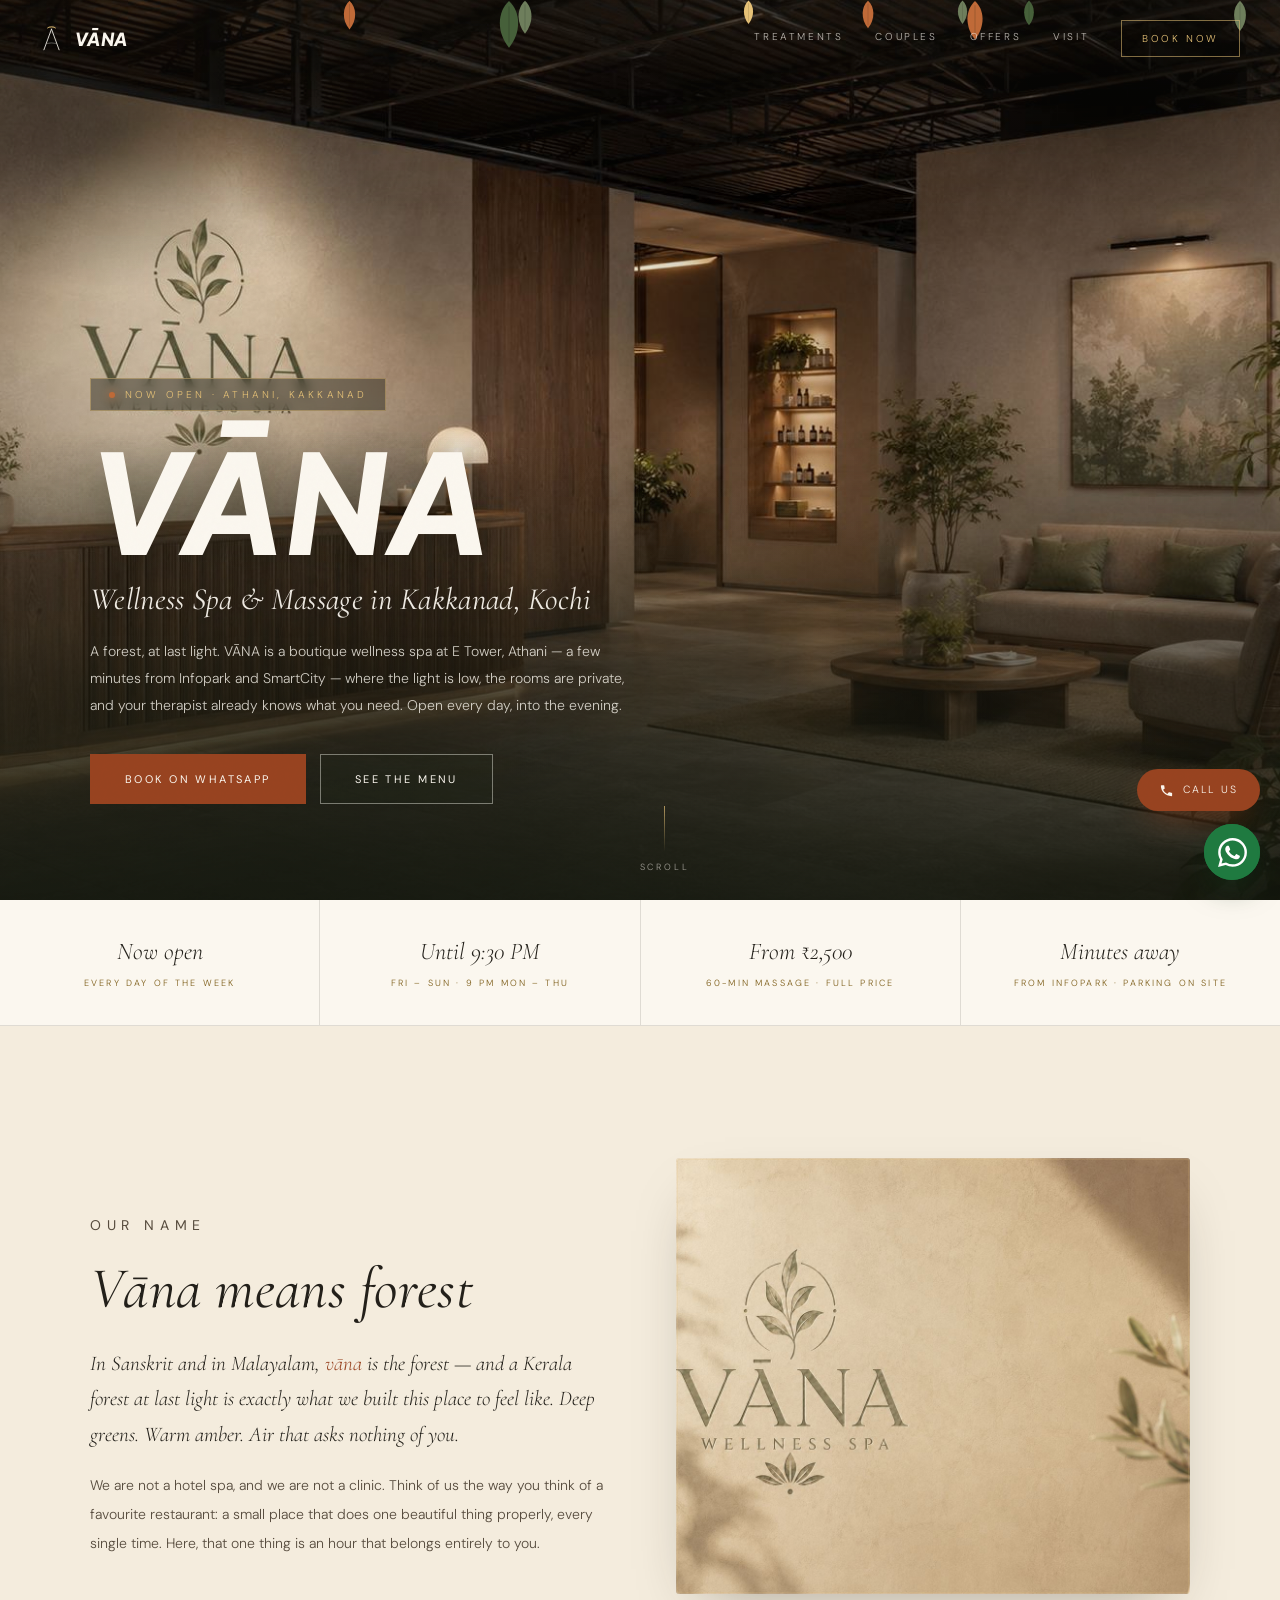
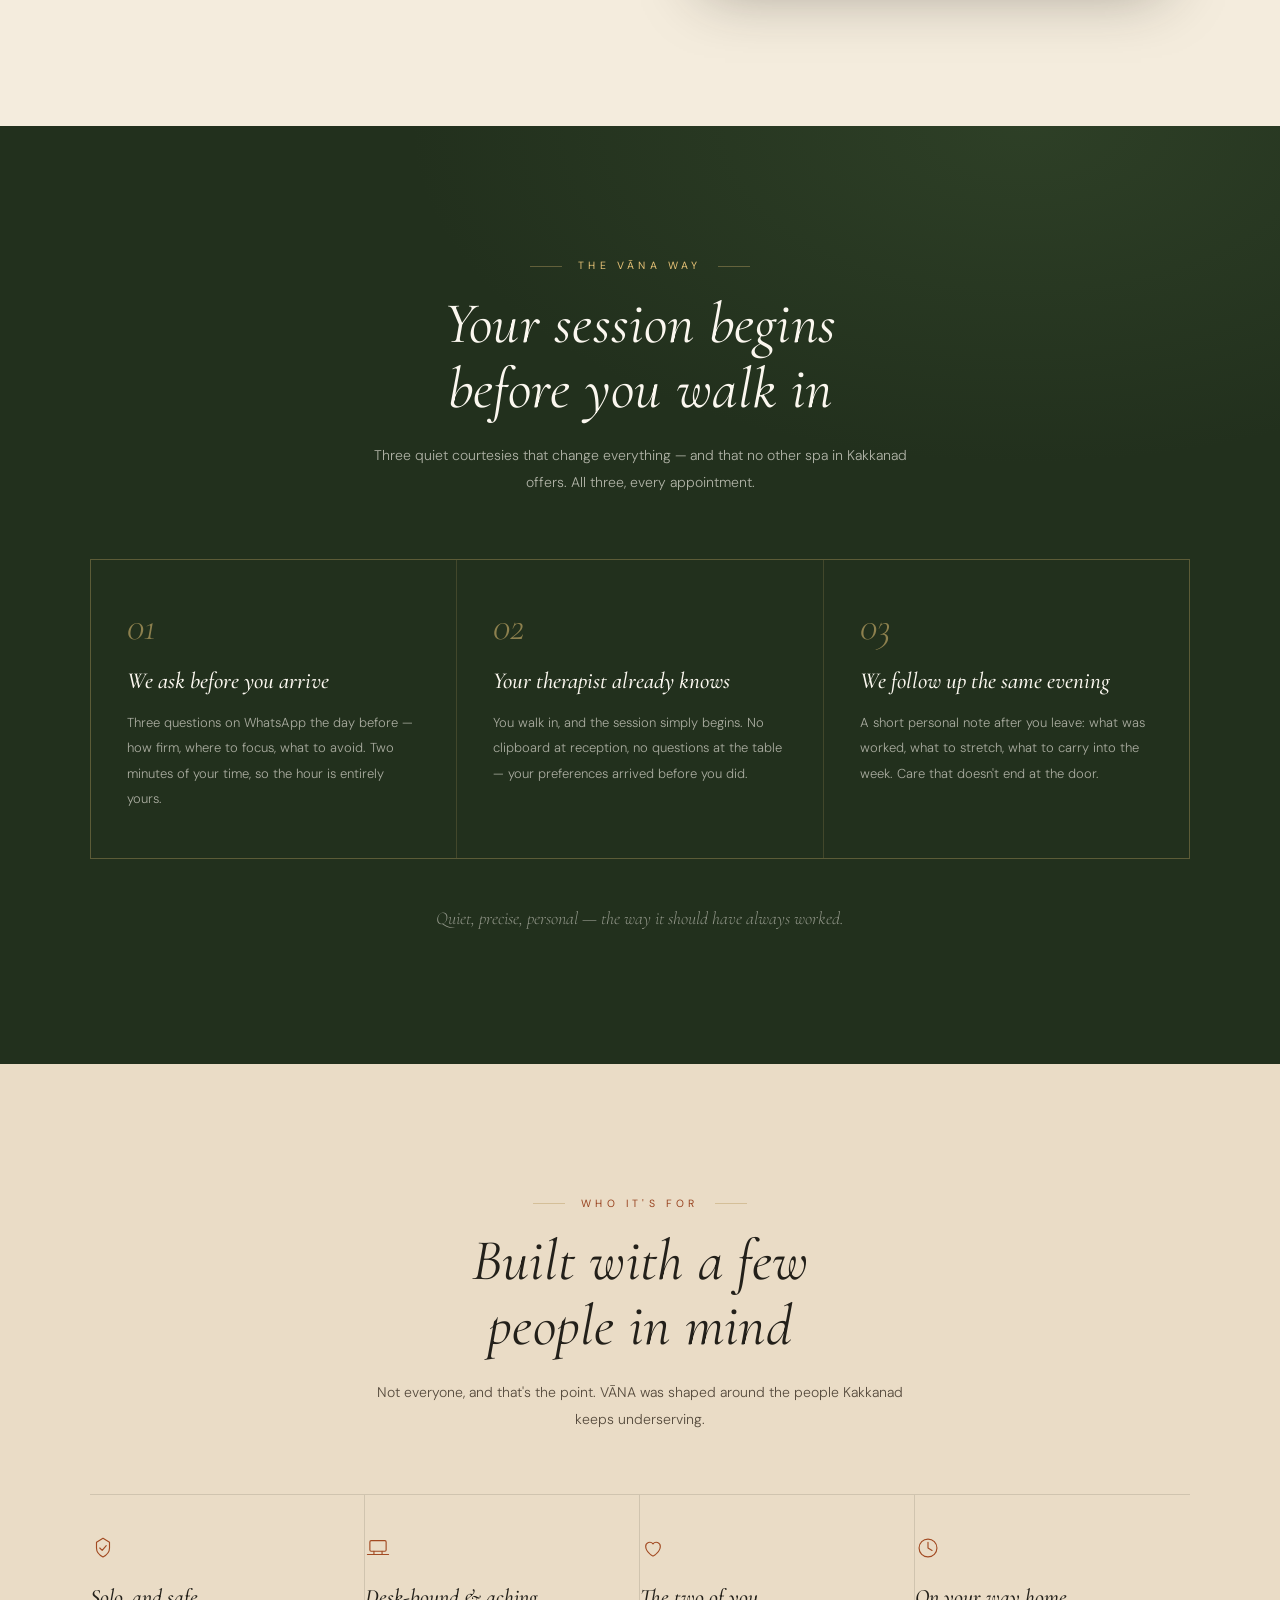
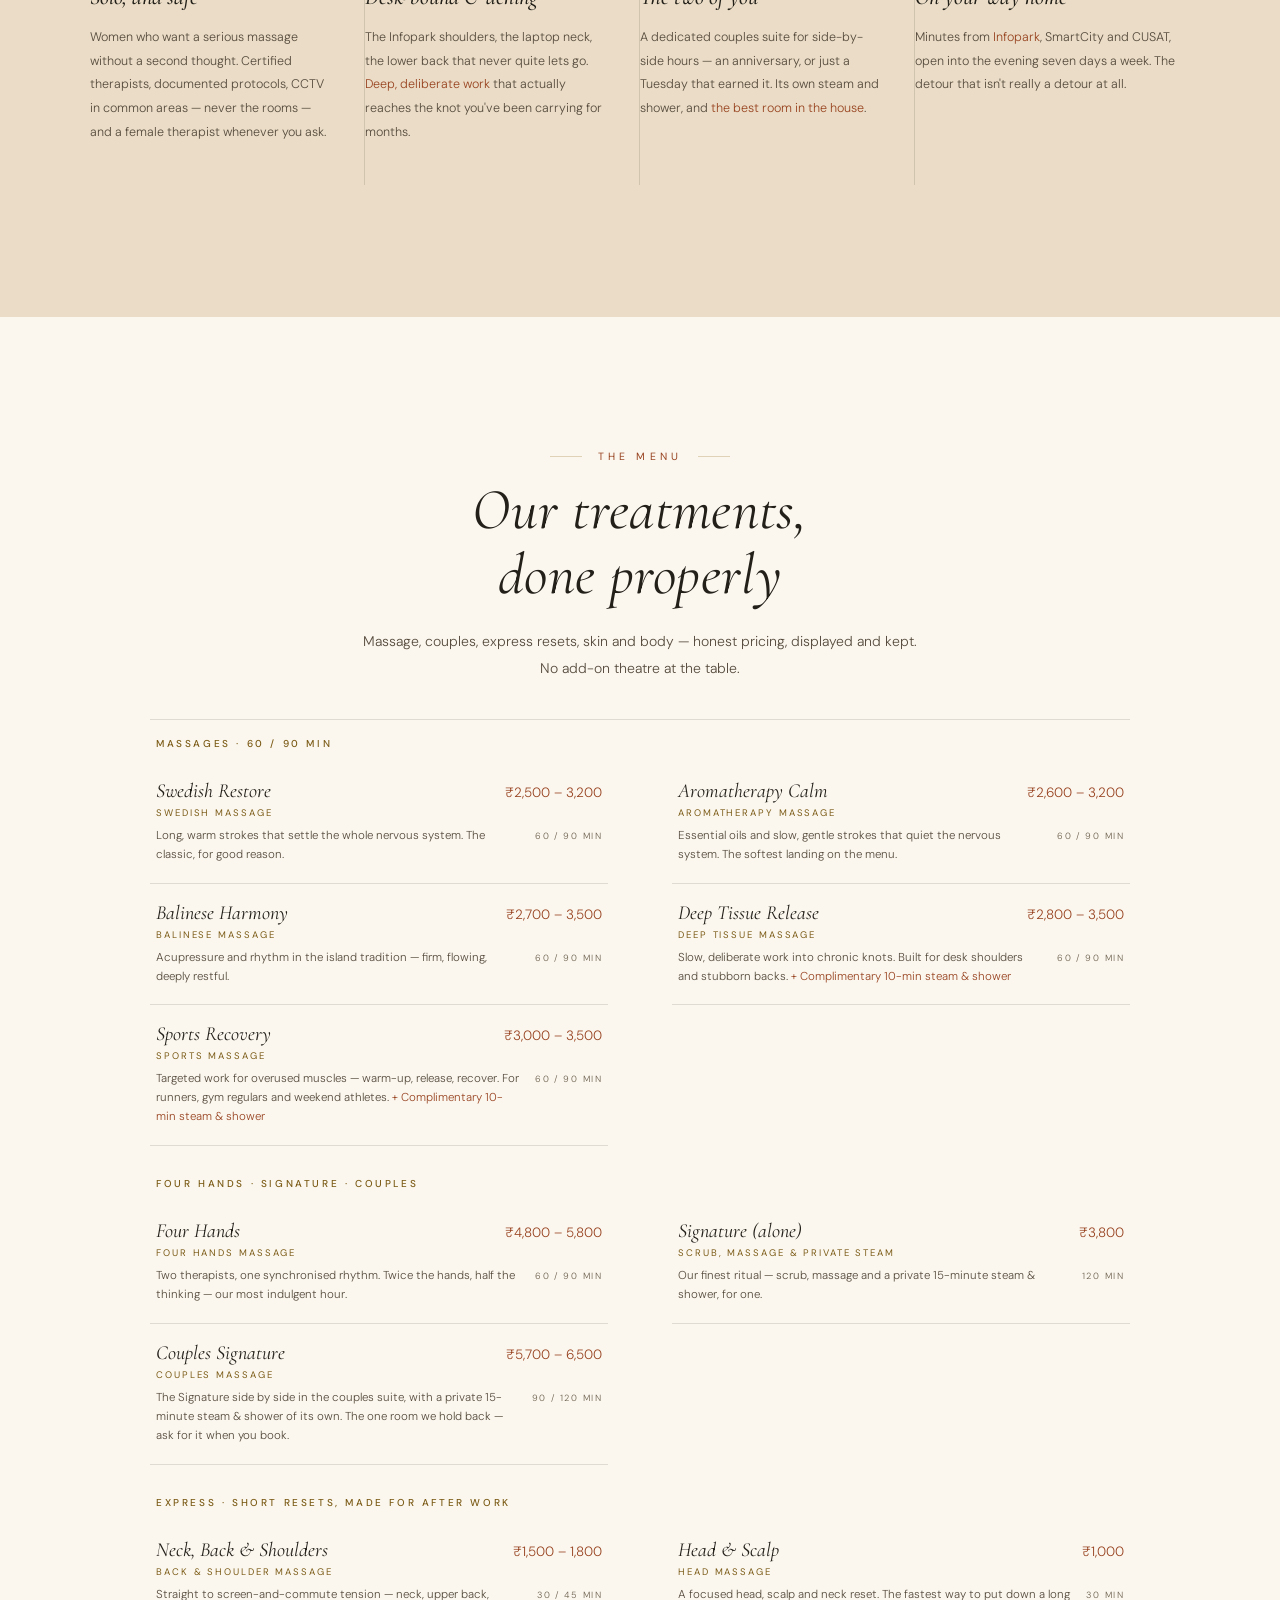
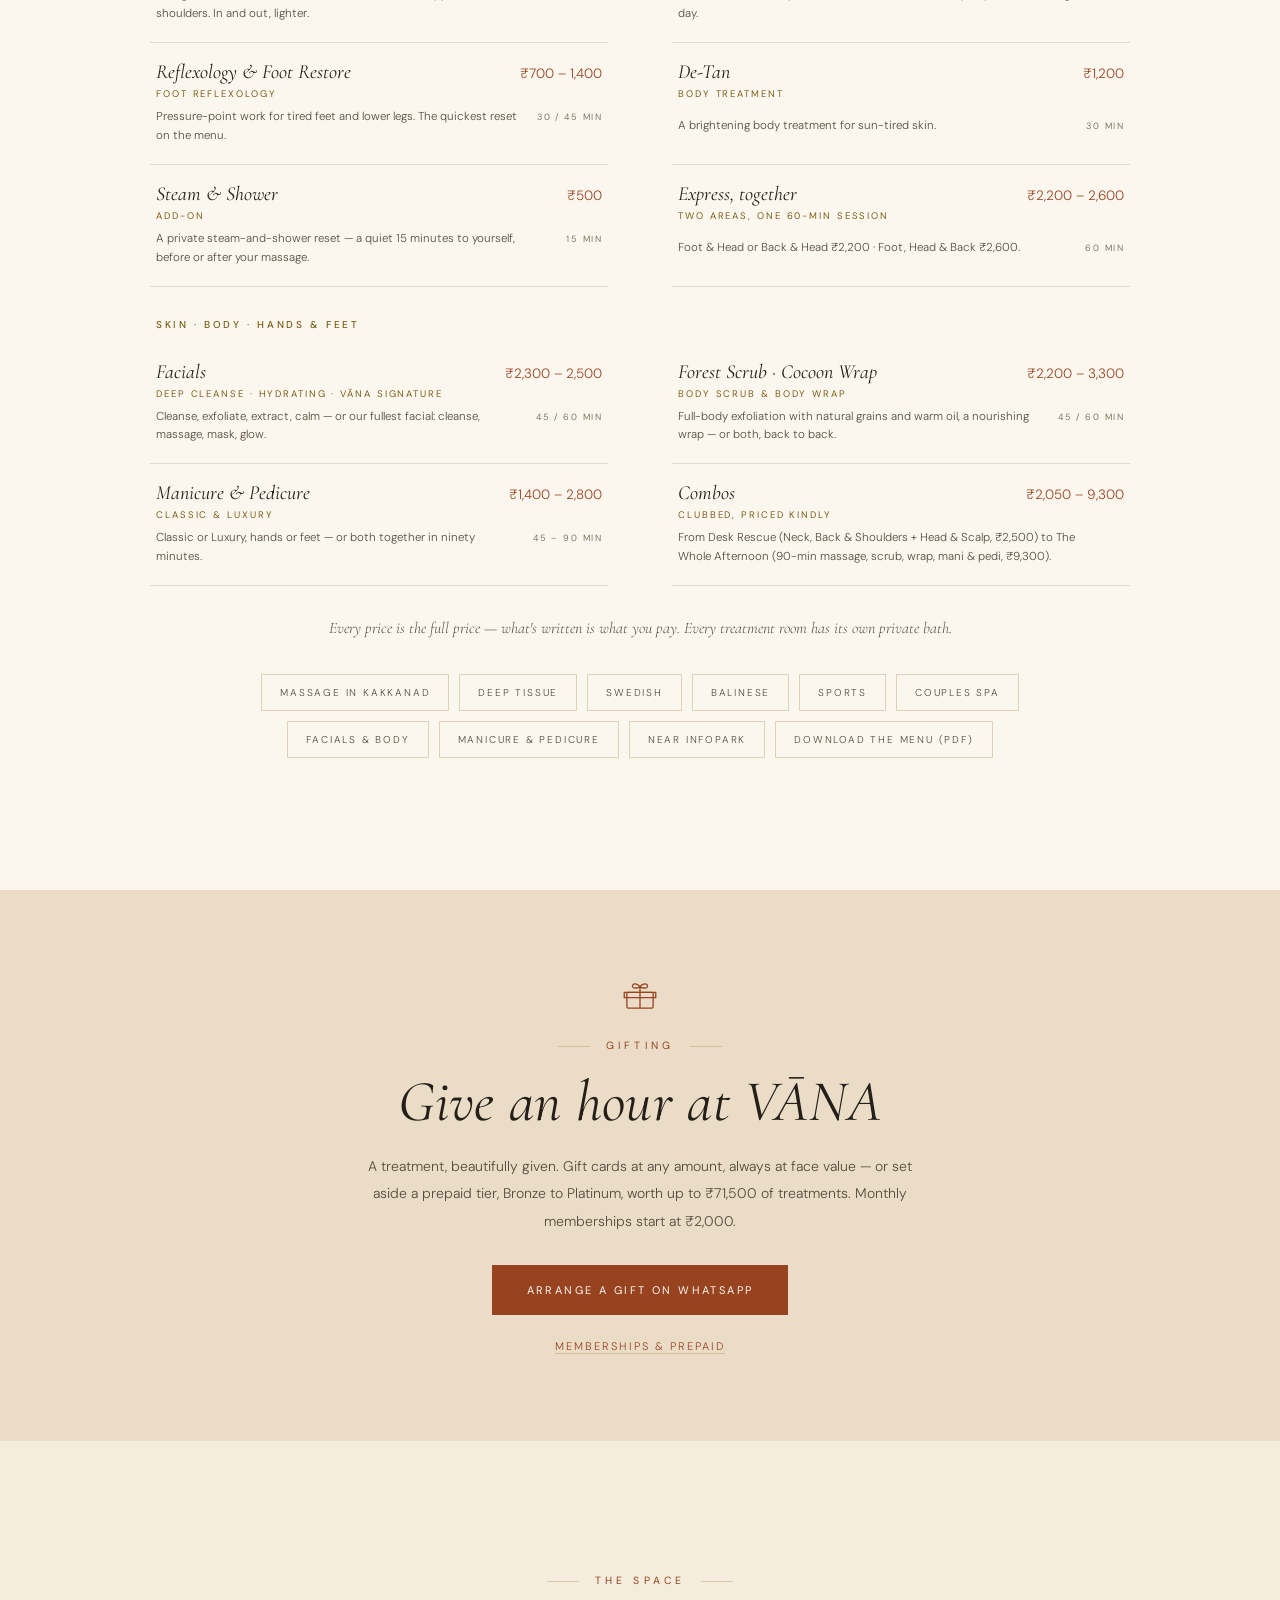
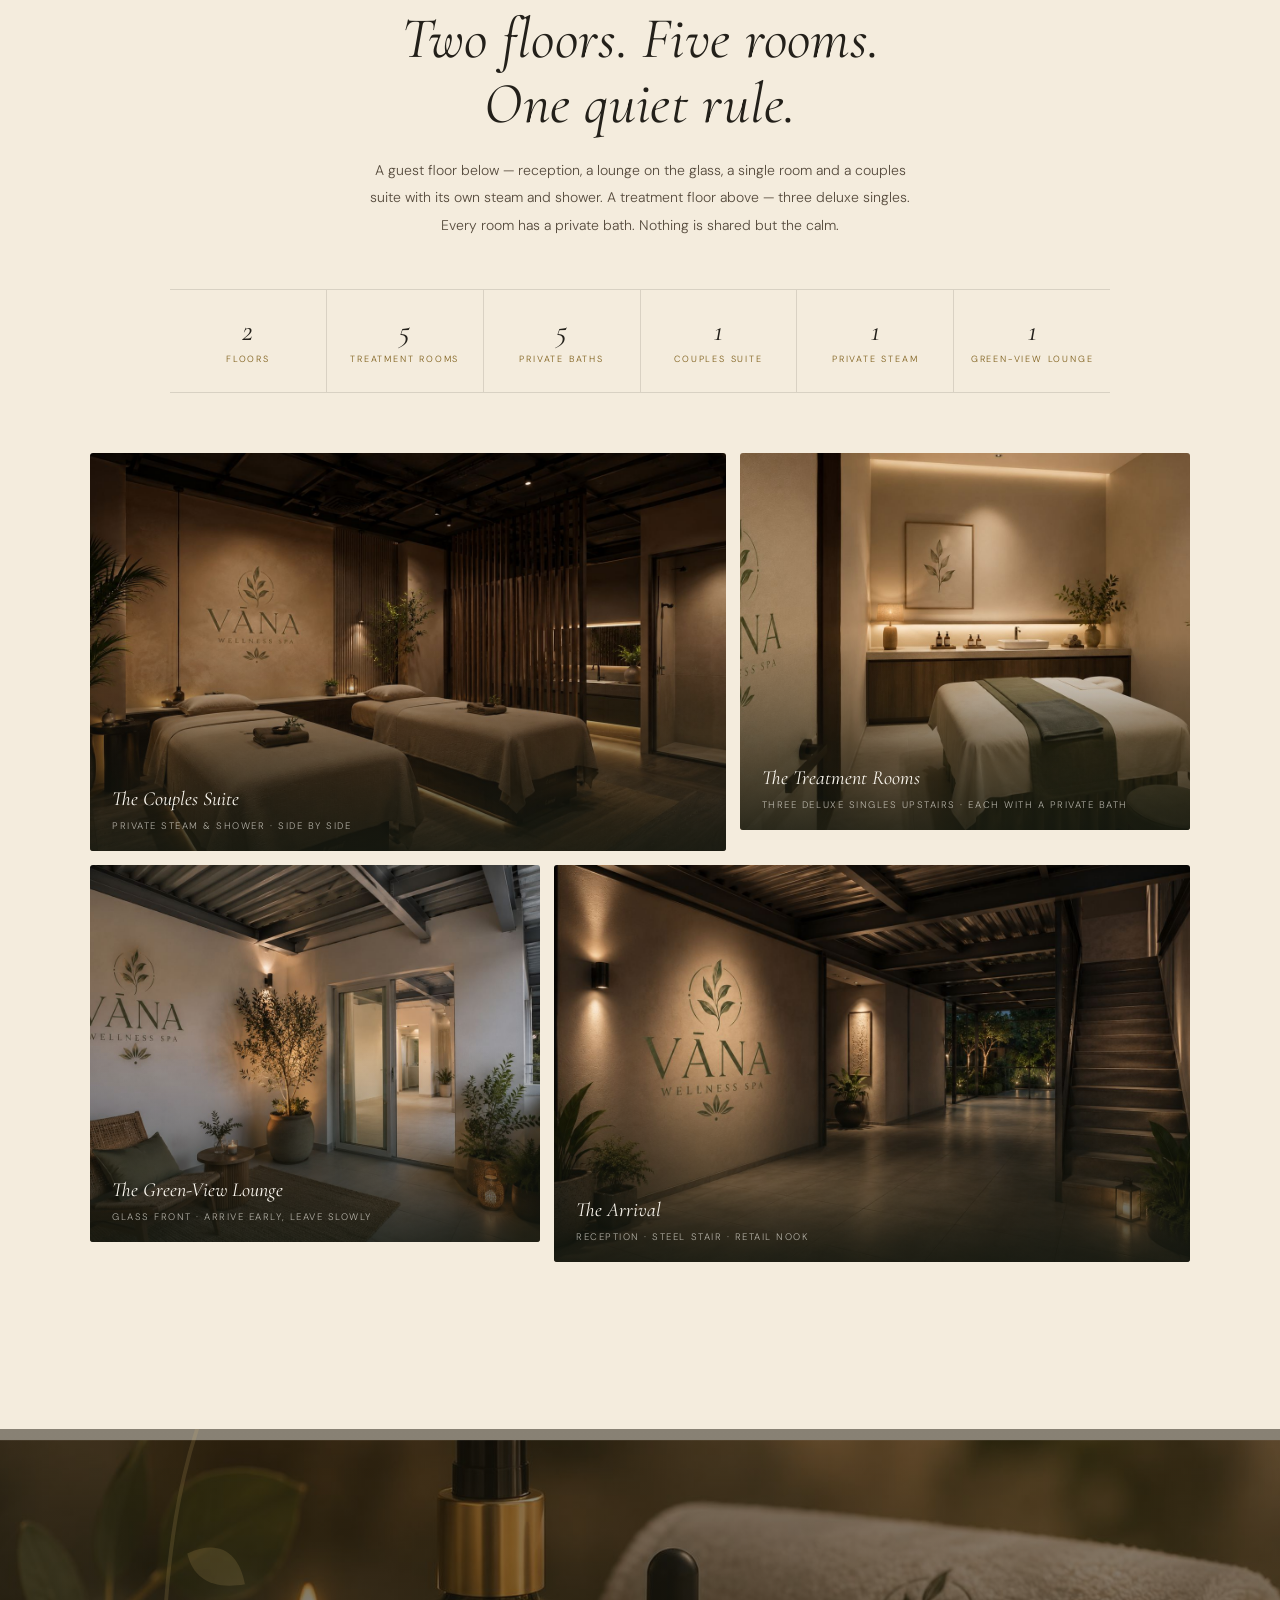
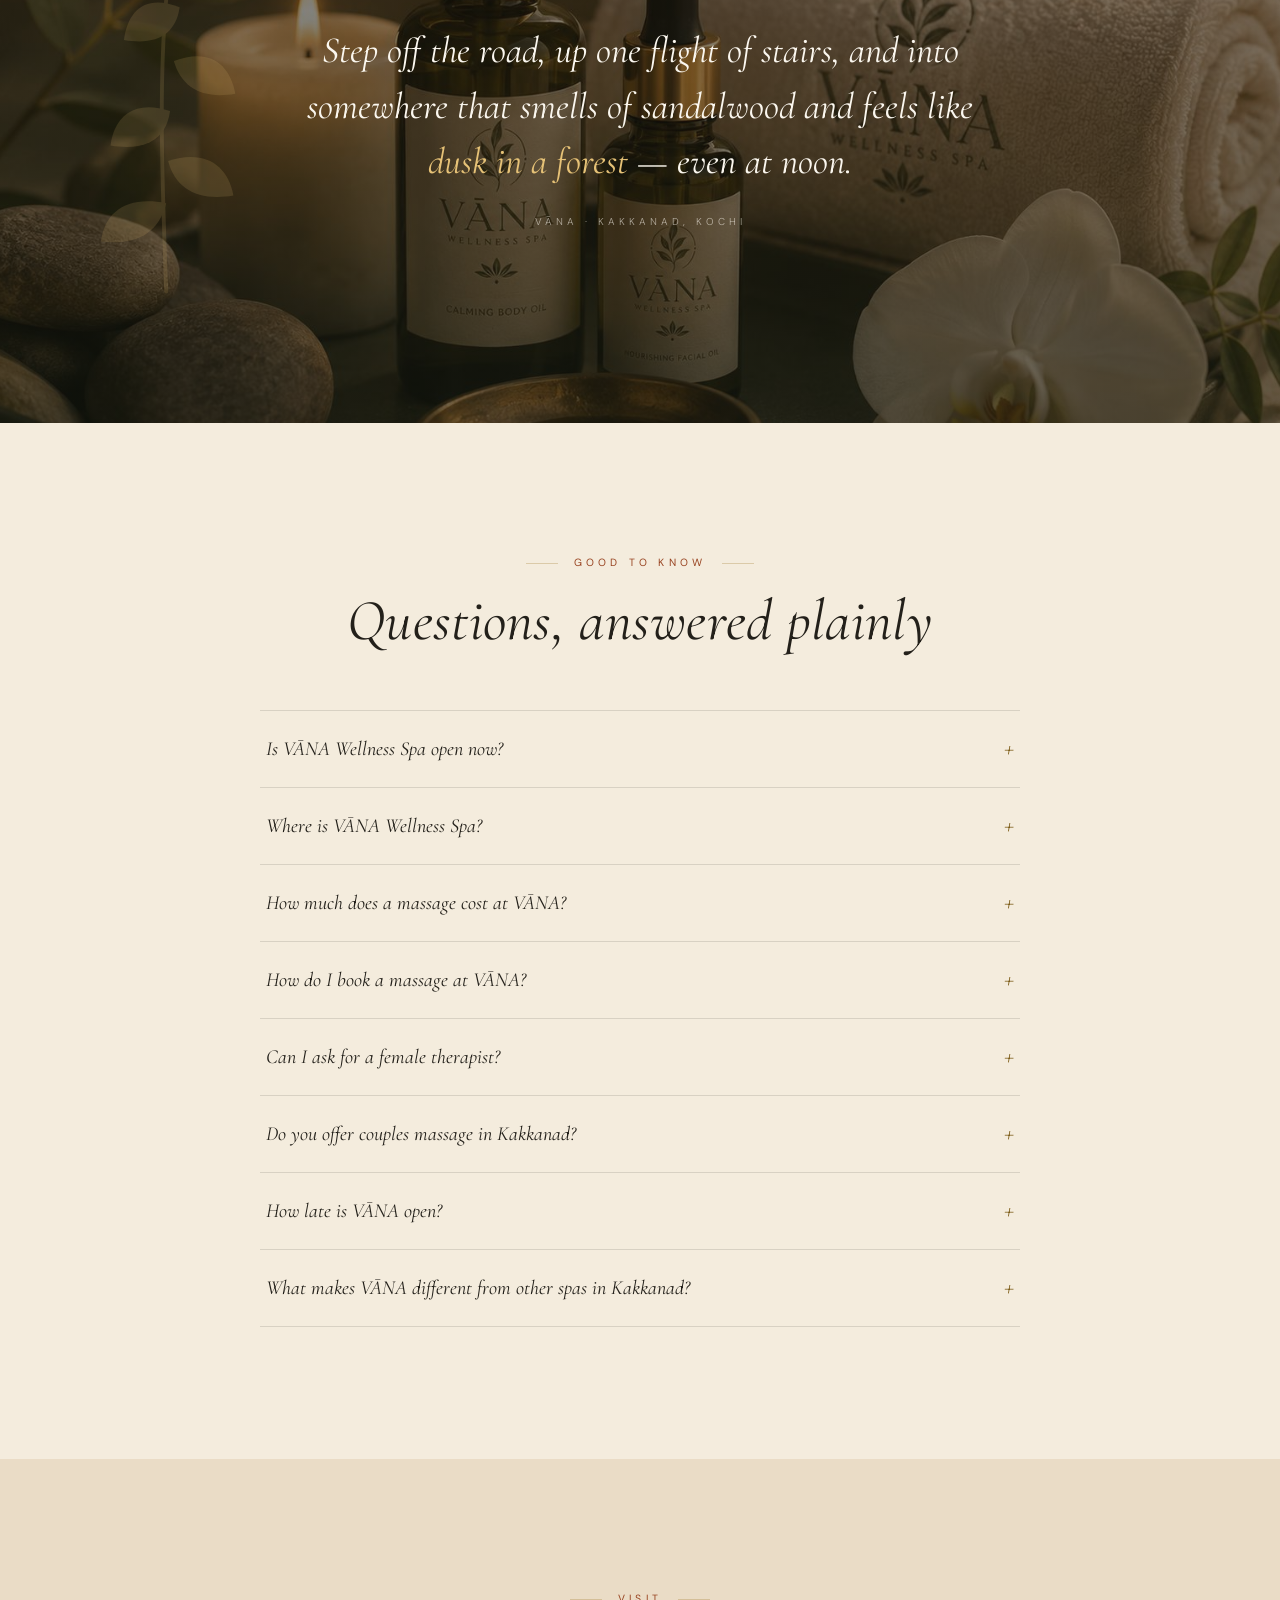
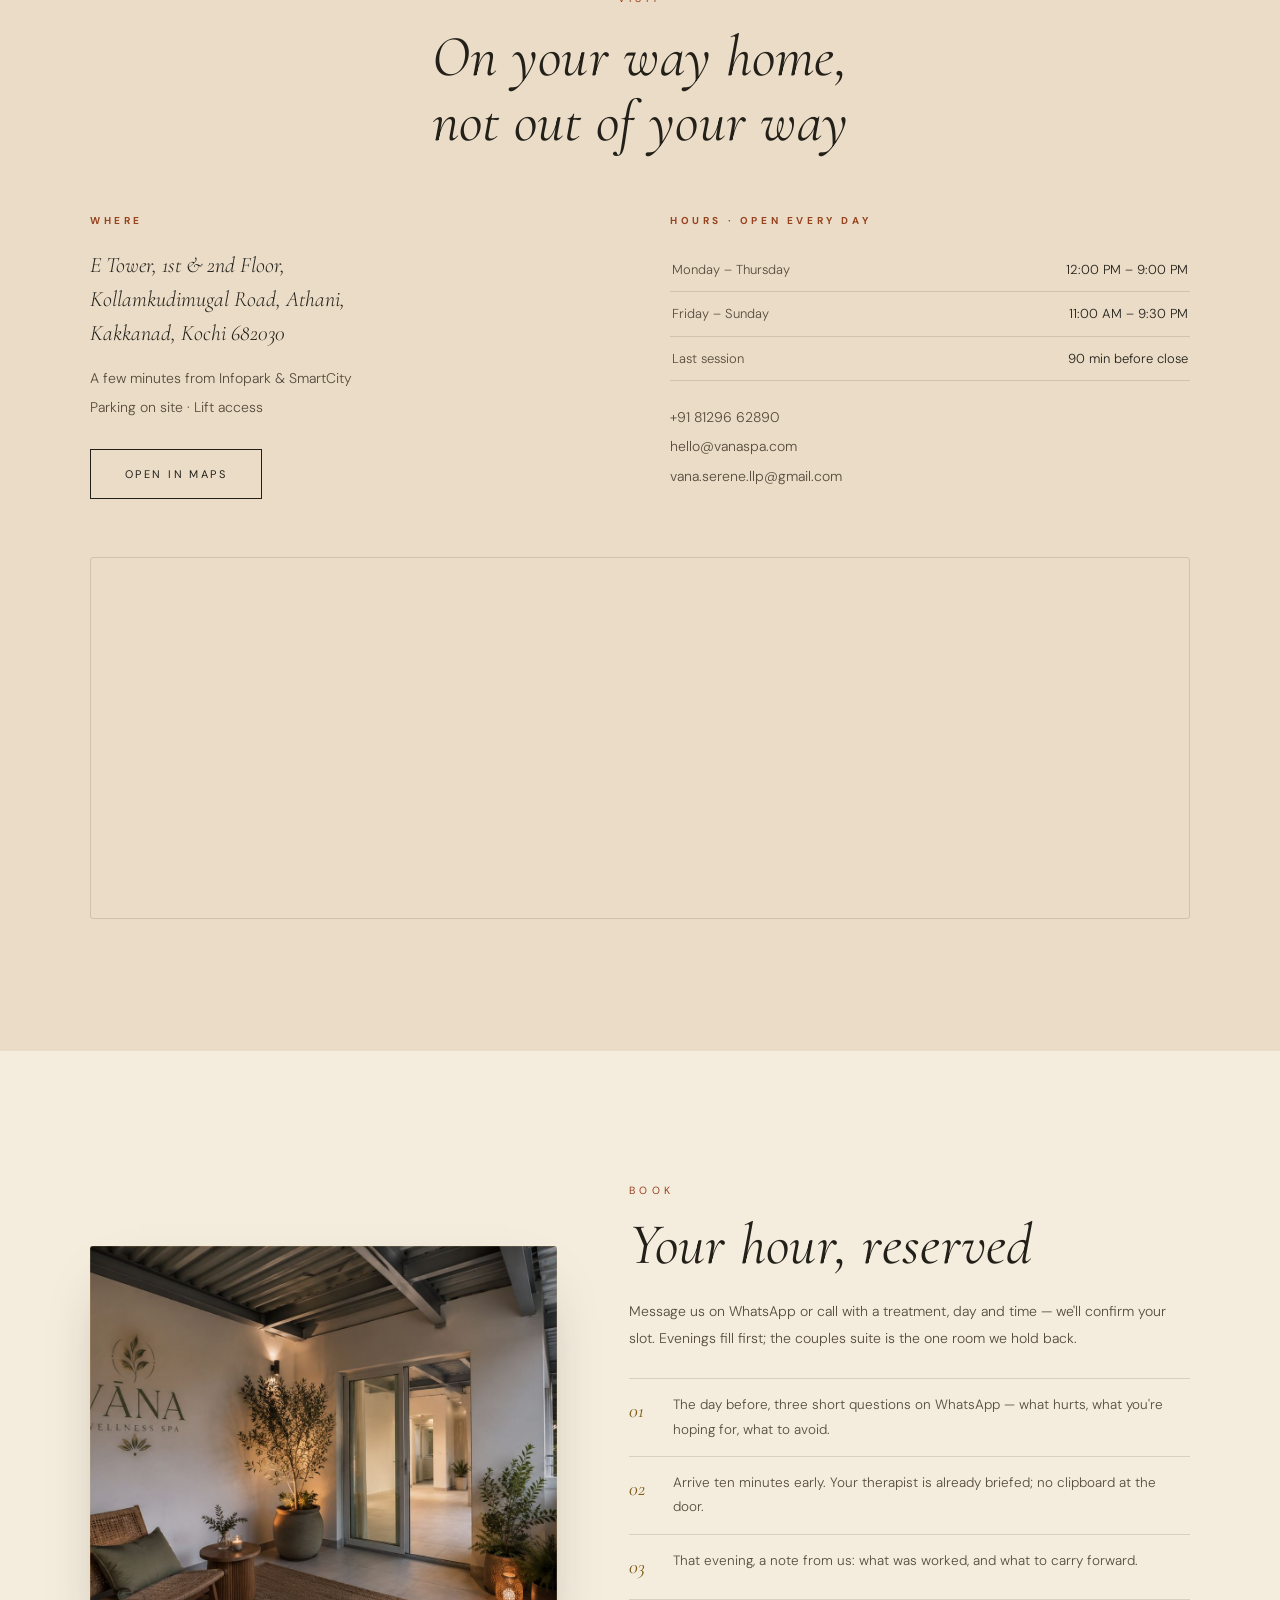
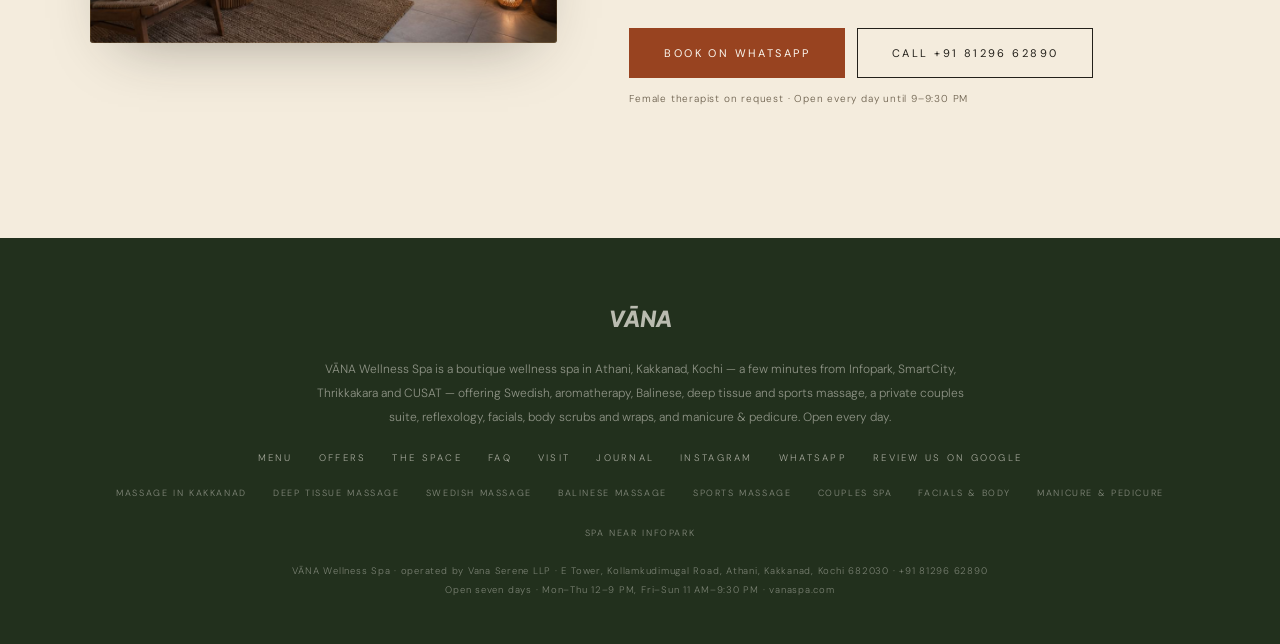
==== commit 56a5e2e4: "Remove outdated pre-launch share images og-image.png and og-image.svg still said "Opening Spring 202" ====
--- a/index.html
+++ b/index.html
@@ -3,7 +3,7 @@
 <head>
 
 <!-- ═══════════════════════════════════════════════
-  VĀNA — full site · open since 18 September 2026 · v5 "Last Light"
+  VĀNA — full site · v5 "Last Light"
   Warm golden-hour editorial redesign
 ═══════════════════════════════════════════════ -->
 <meta charset="UTF-8">
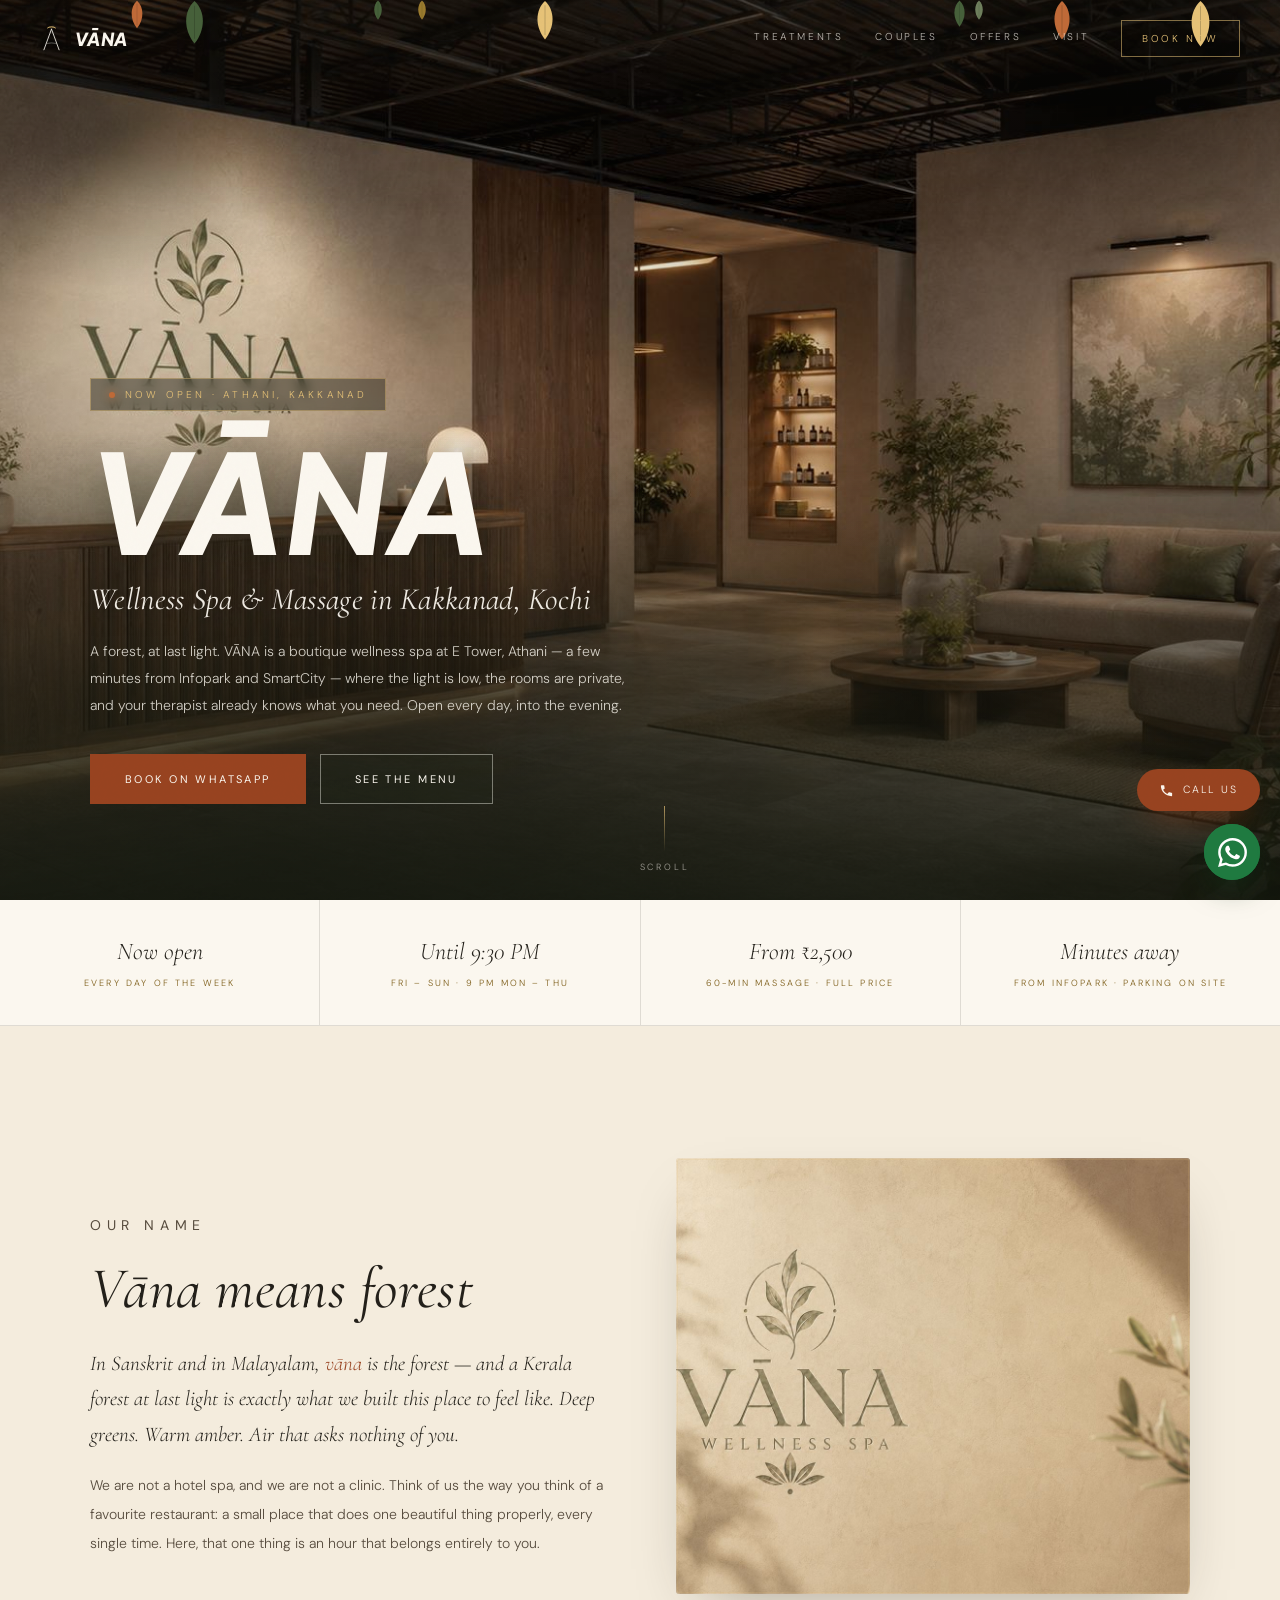
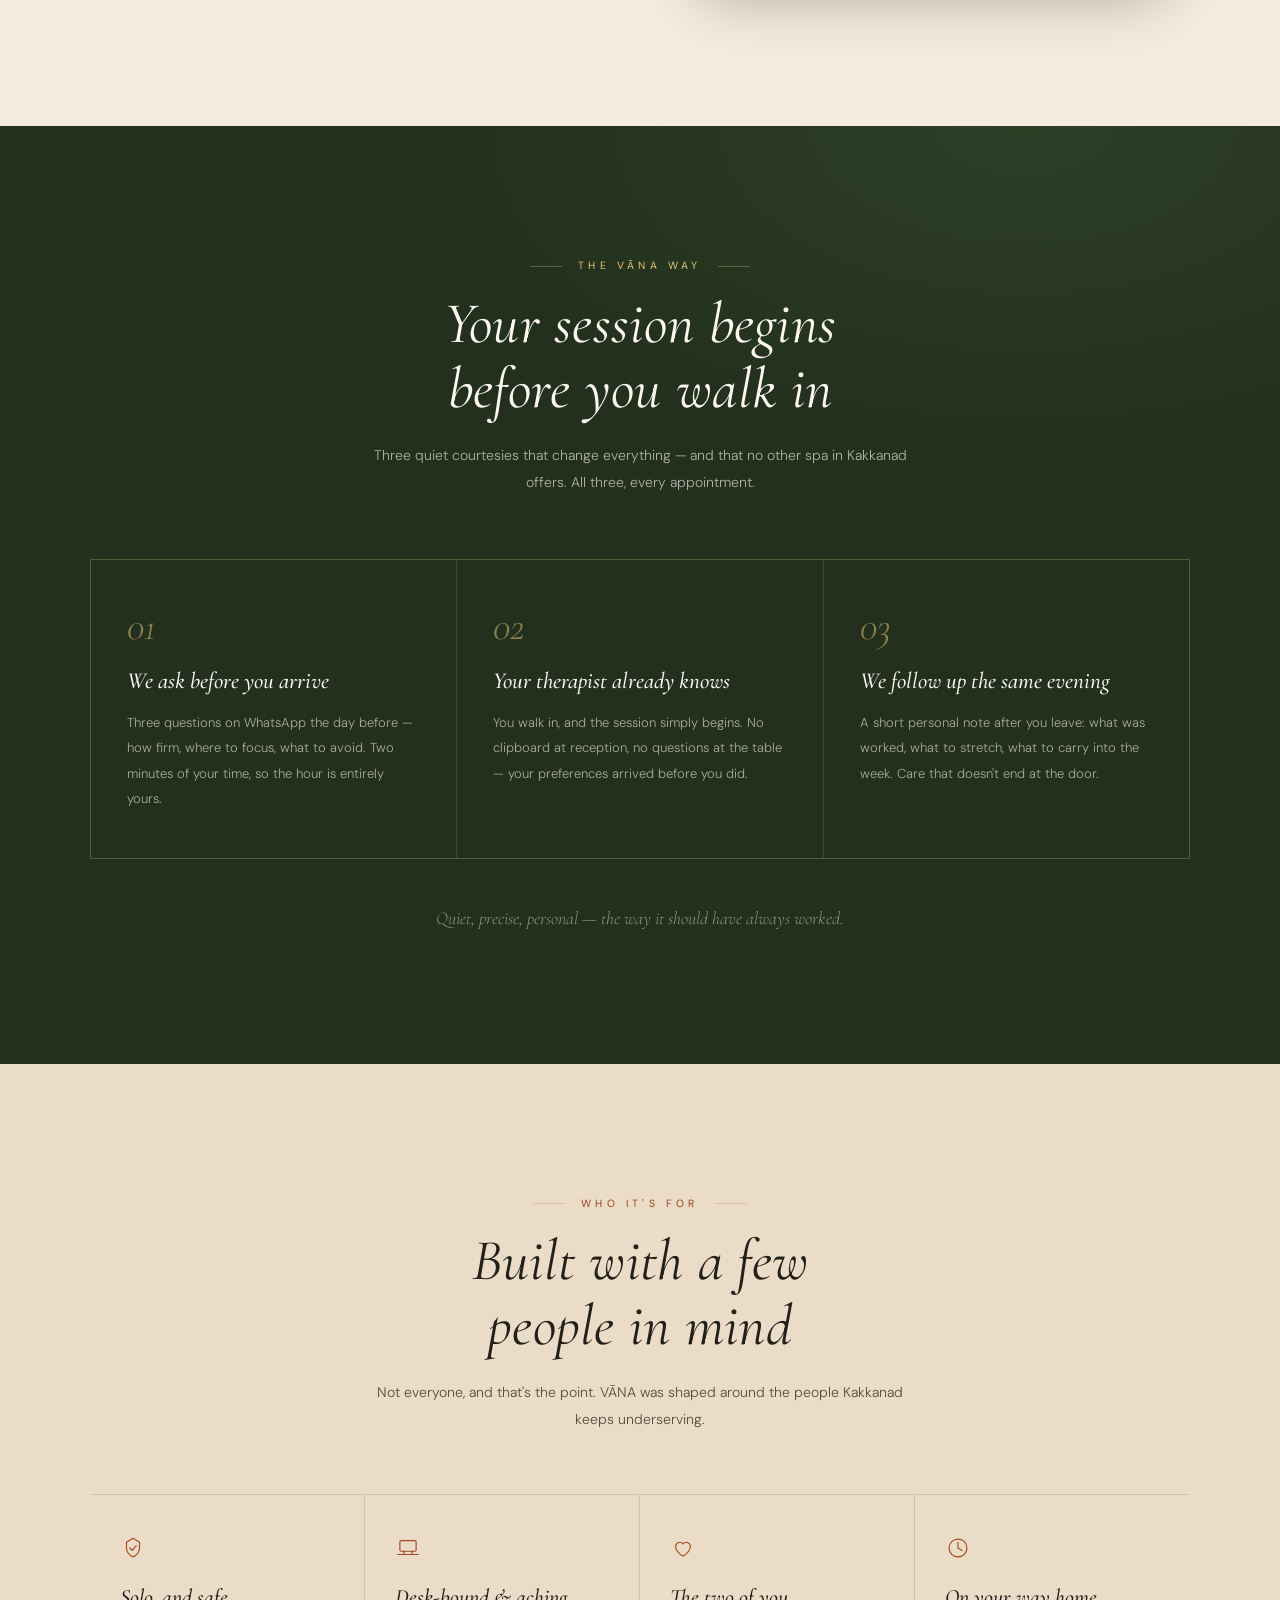
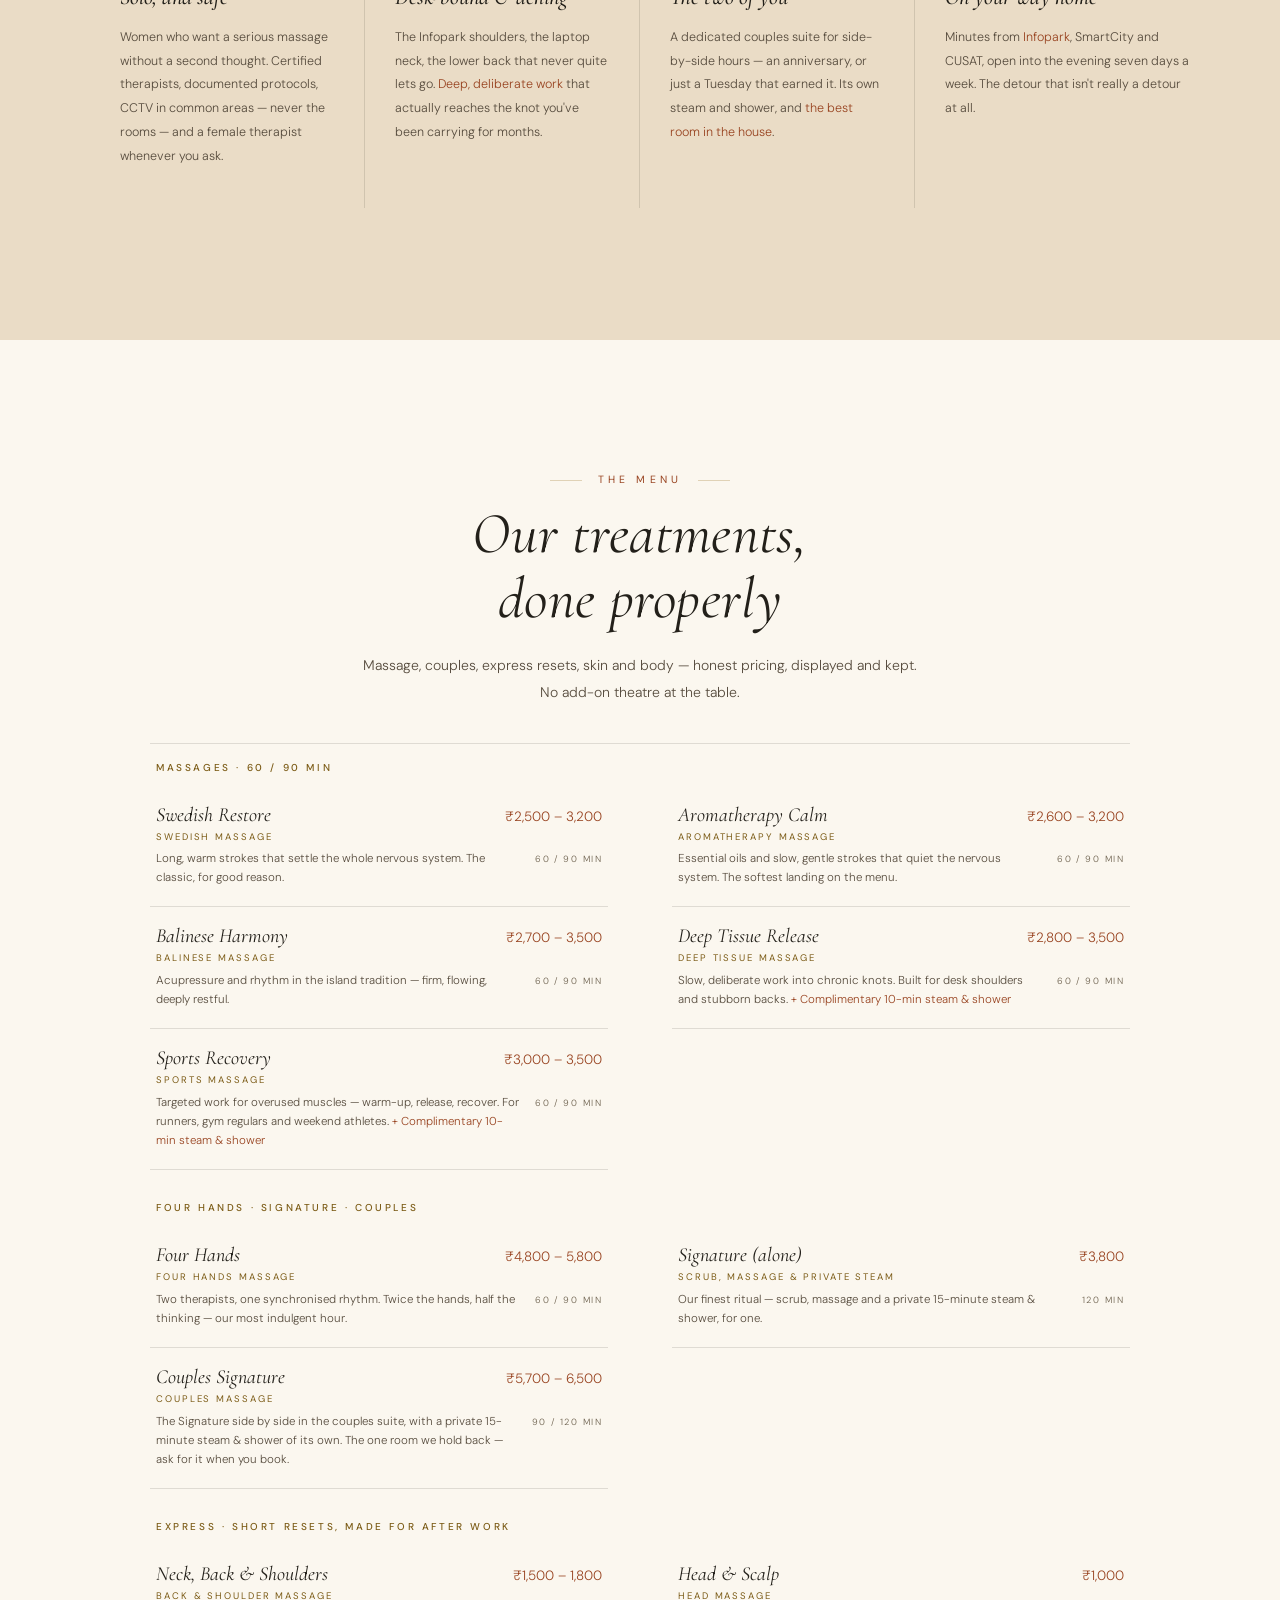
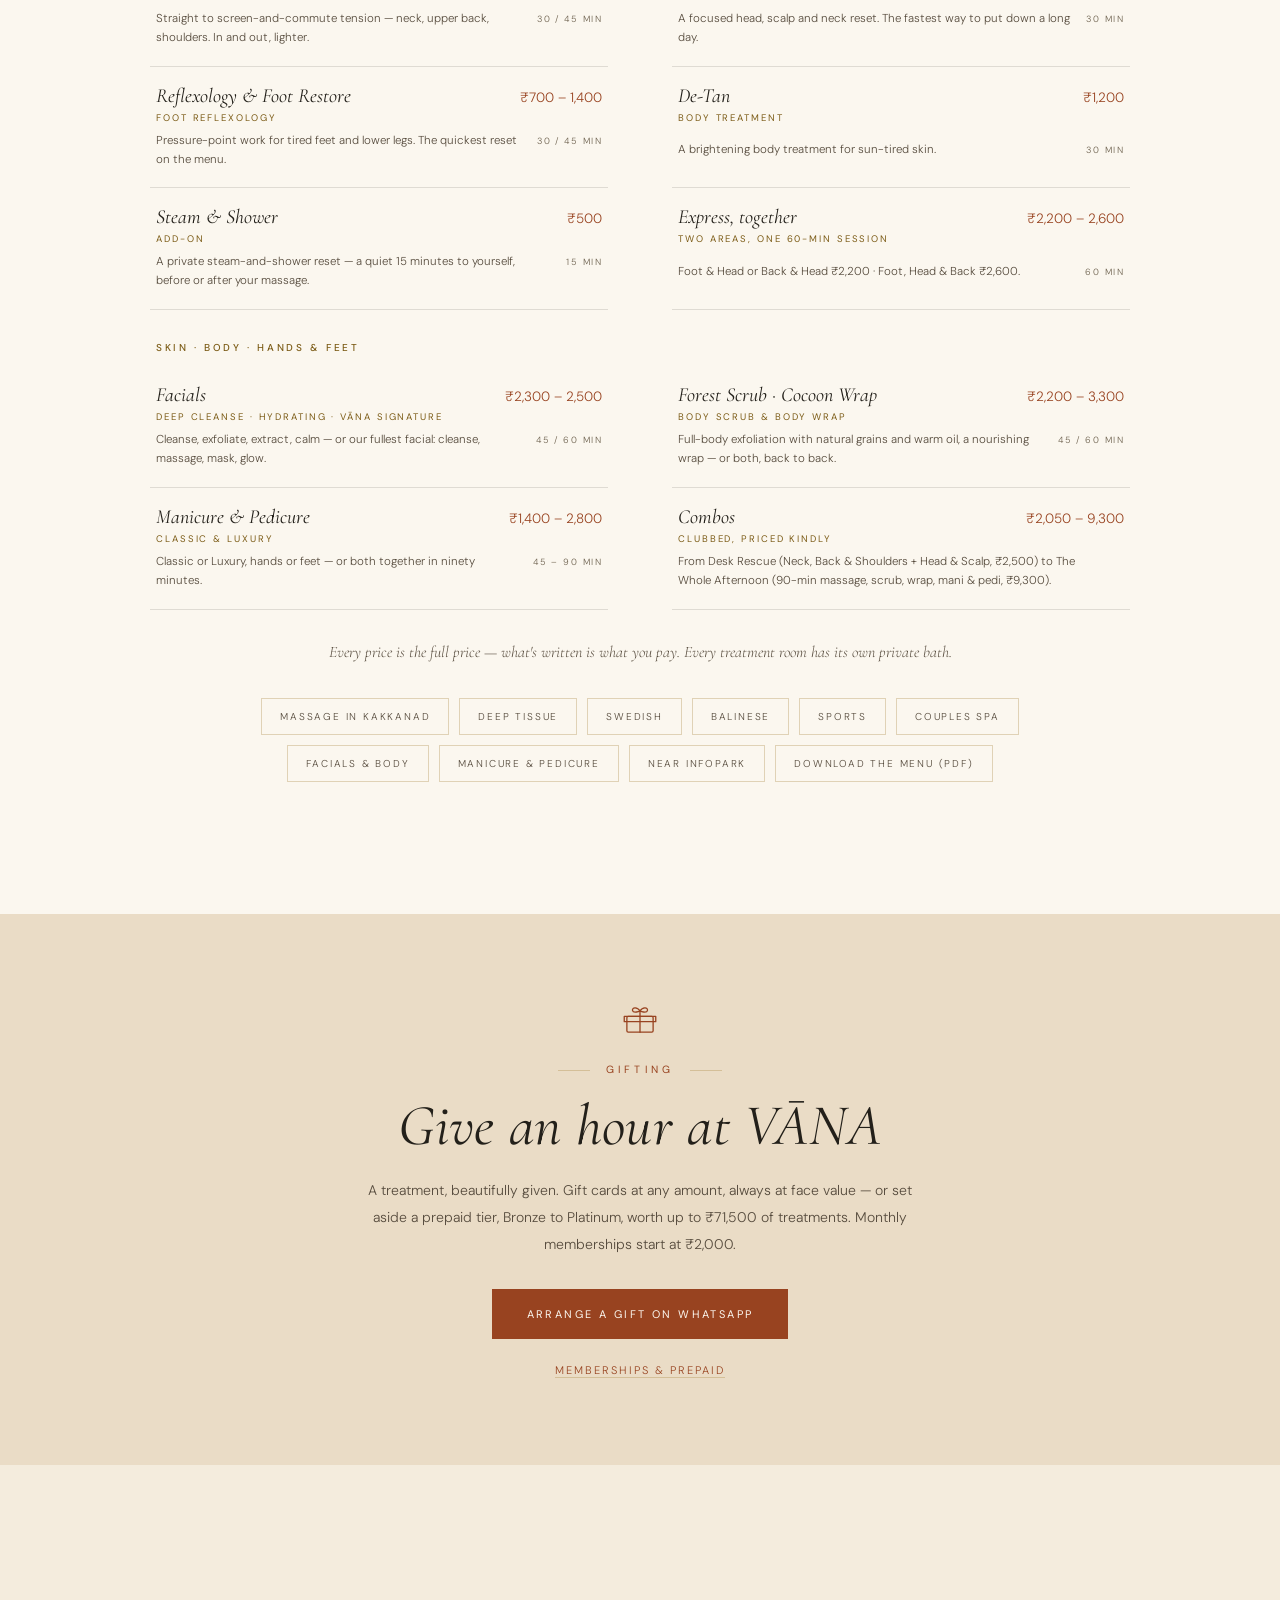
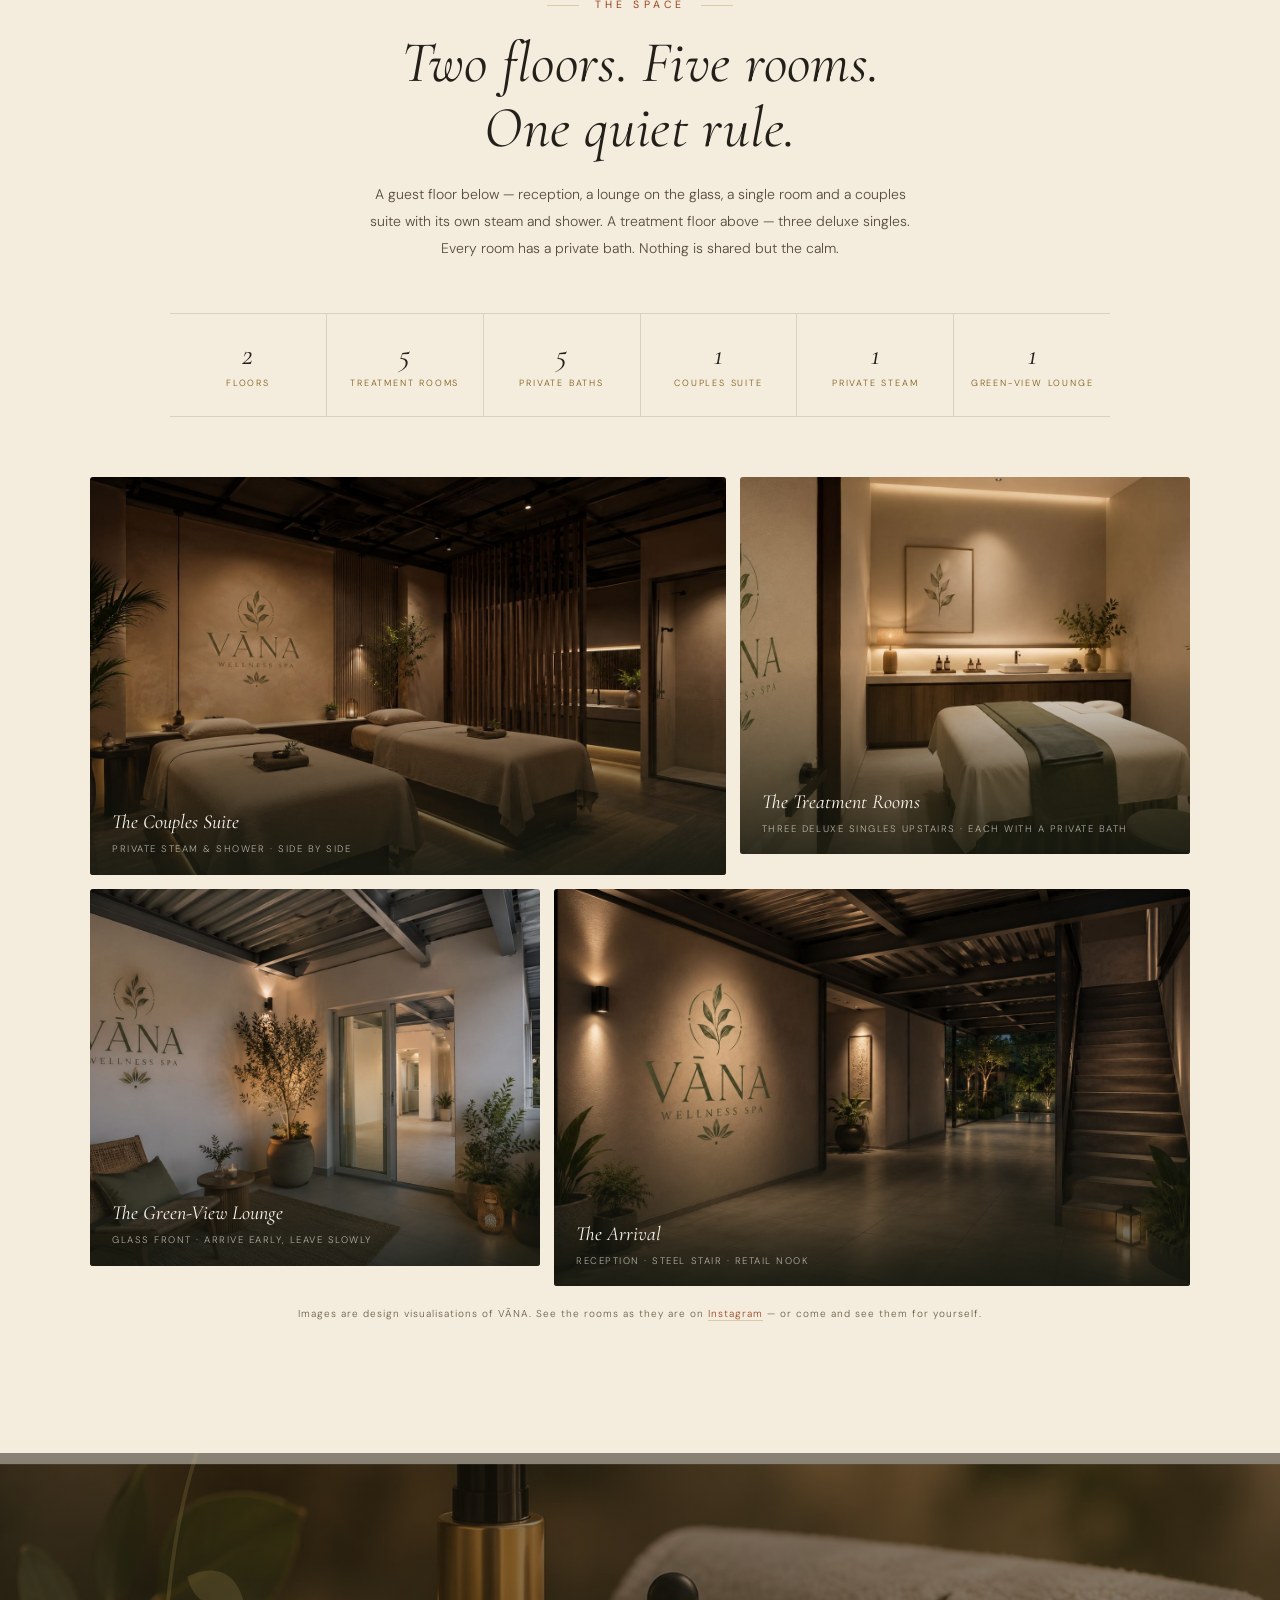
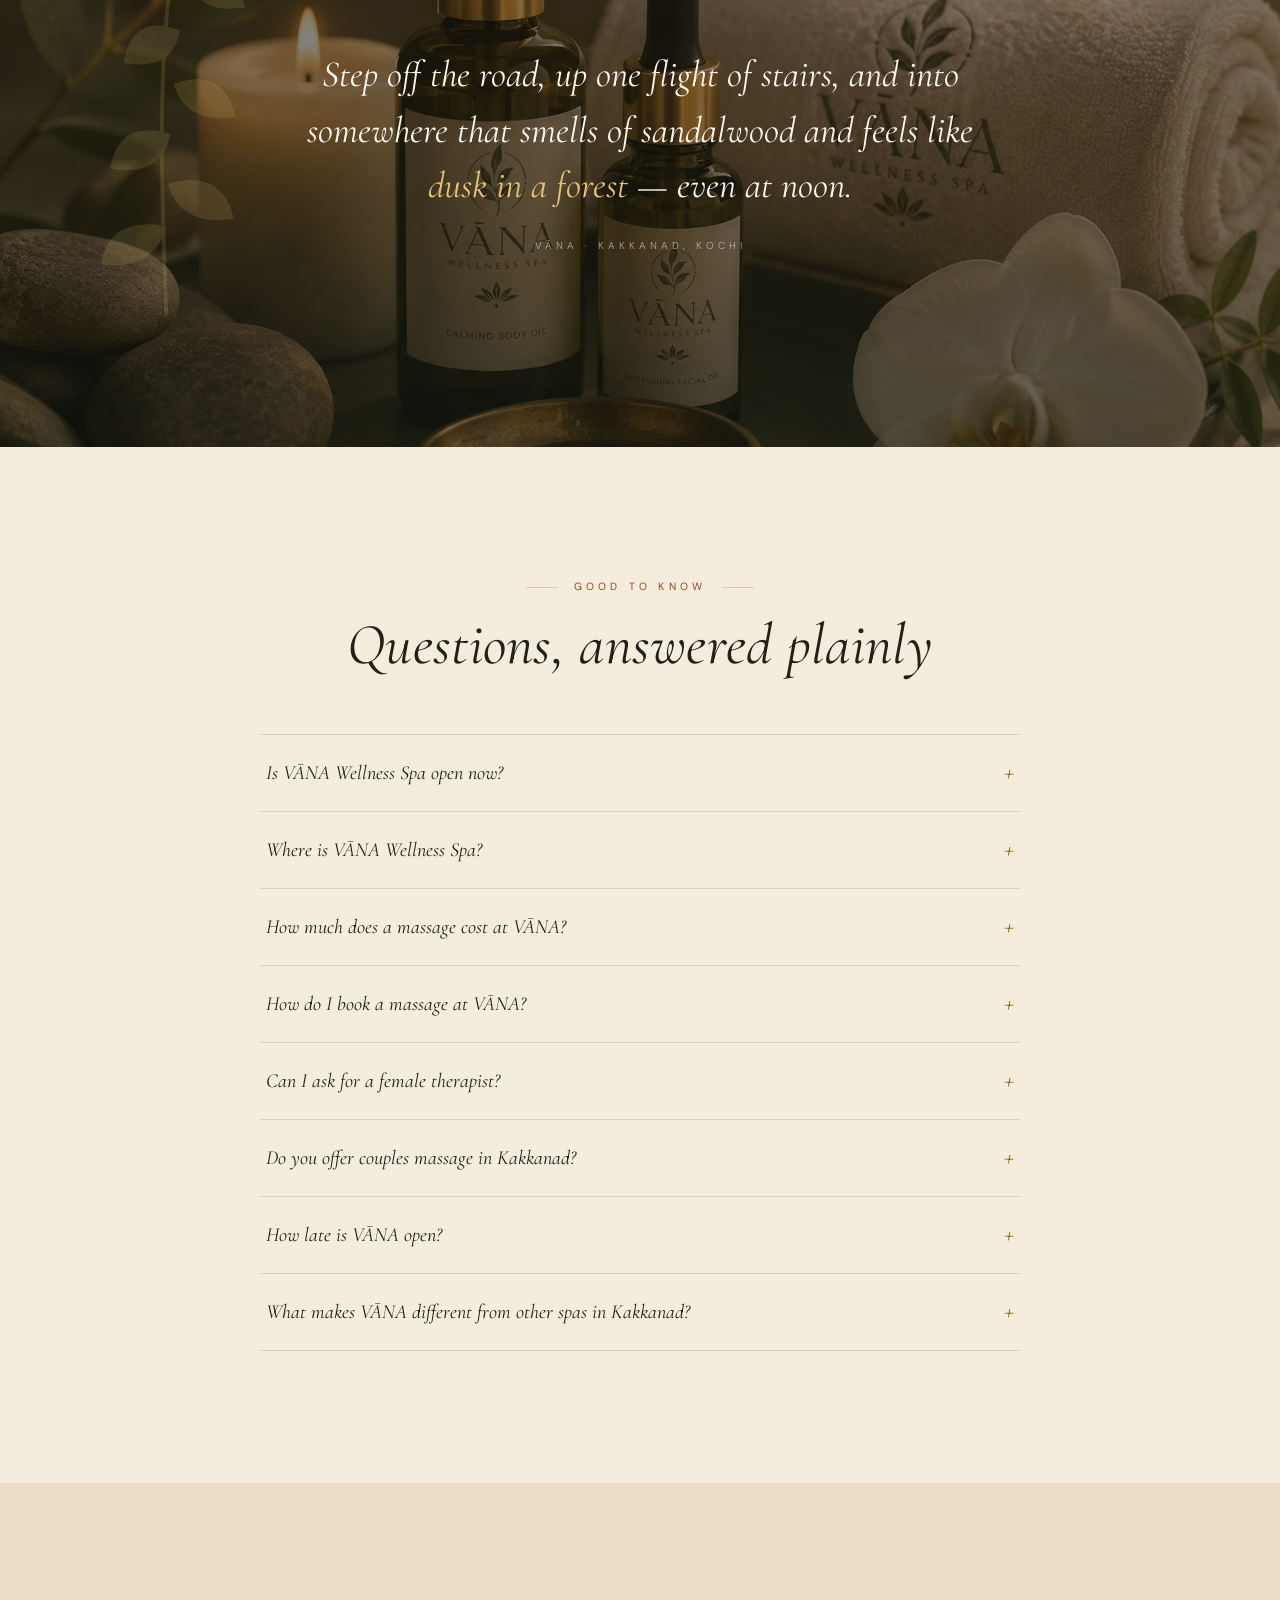
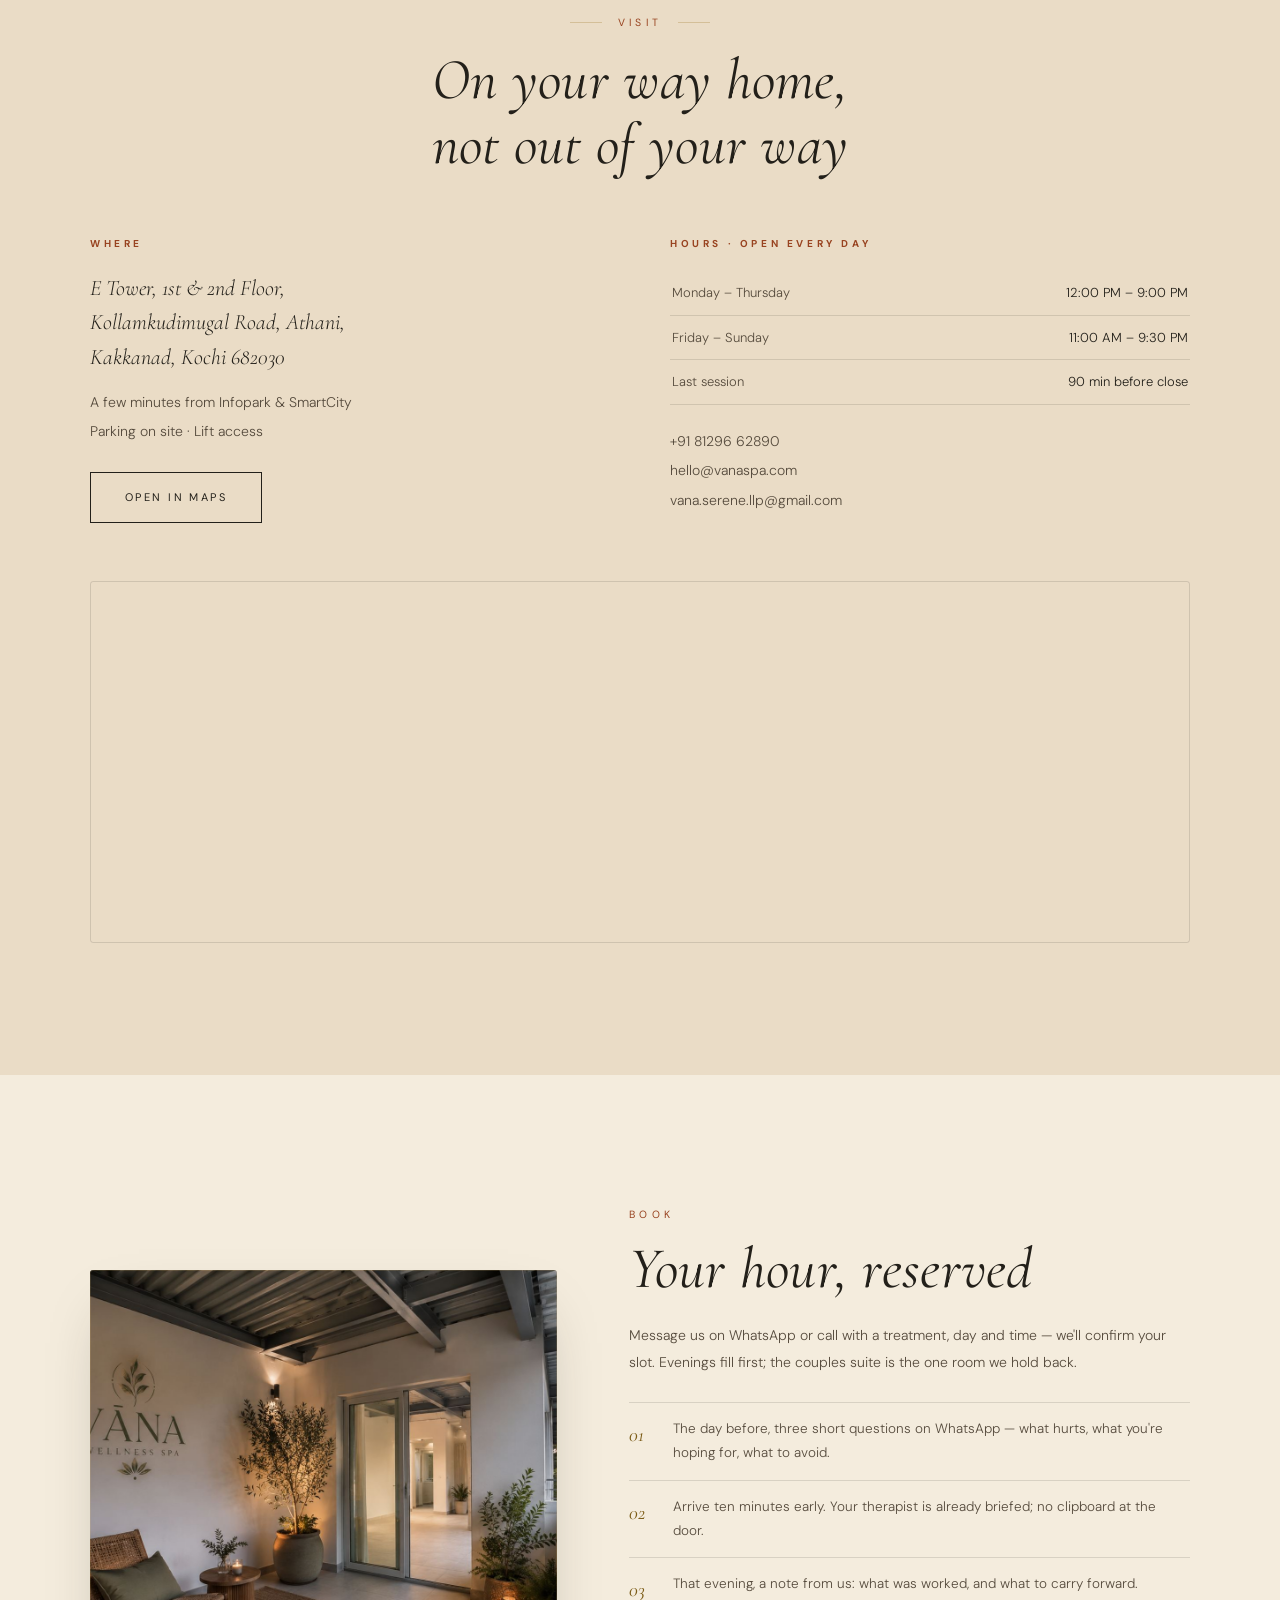
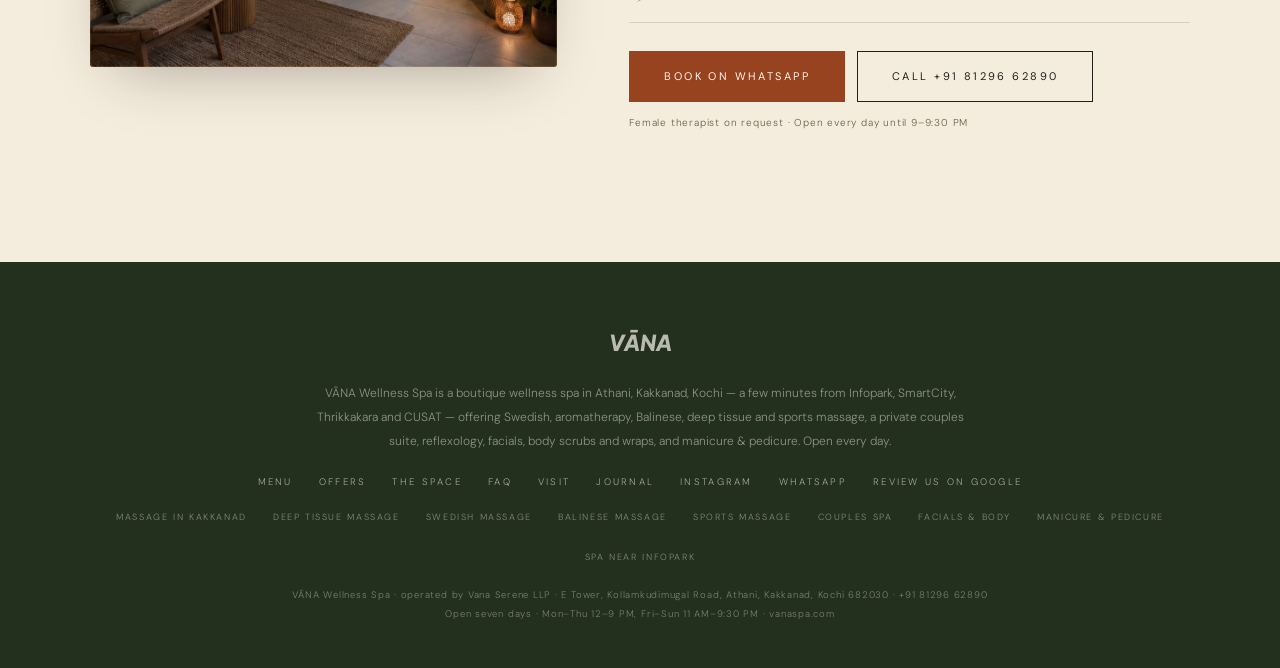
==== commit 2574f9d9: "fix: update padding for desktop screens" ====
--- a/index.html
+++ b/index.html
@@ -3,7 +3,7 @@
 <head>
 
 <!-- ═══════════════════════════════════════════════
-  VĀNA — full site · v5 "Last Light"
+  VĀNA — full site · open since 18 September 2026 · v5 "Last Light"
   Warm golden-hour editorial redesign
 ═══════════════════════════════════════════════ -->
 <meta charset="UTF-8">
@@ -769,7 +769,7 @@
 .who-grid{display:grid;grid-template-columns:repeat(4,1fr);gap:0;margin-top:60px;border-top:1px solid var(--hair)}
 @media(max-width:860px){.who-grid{grid-template-columns:1fr 1fr}}
 @media(max-width:520px){.who-grid{grid-template-columns:1fr}}
-.who-card{padding:40px 30px 40px 0;border-right:1px solid var(--hair);transition:transform .4s var(--ease)}
+.who-card{padding:40px 30px 40px 30px;border-right:1px solid var(--hair);transition:transform .4s var(--ease)}
 .who-card:last-child{border-right:none;padding-right:0}
 @media(max-width:860px){.who-card{padding:36px 26px;border-right:1px solid var(--hair)}.who-card:nth-child(2n){border-right:none}}
 @media(max-width:520px){.who-card{border-right:none;border-bottom:1px solid var(--hair)}}
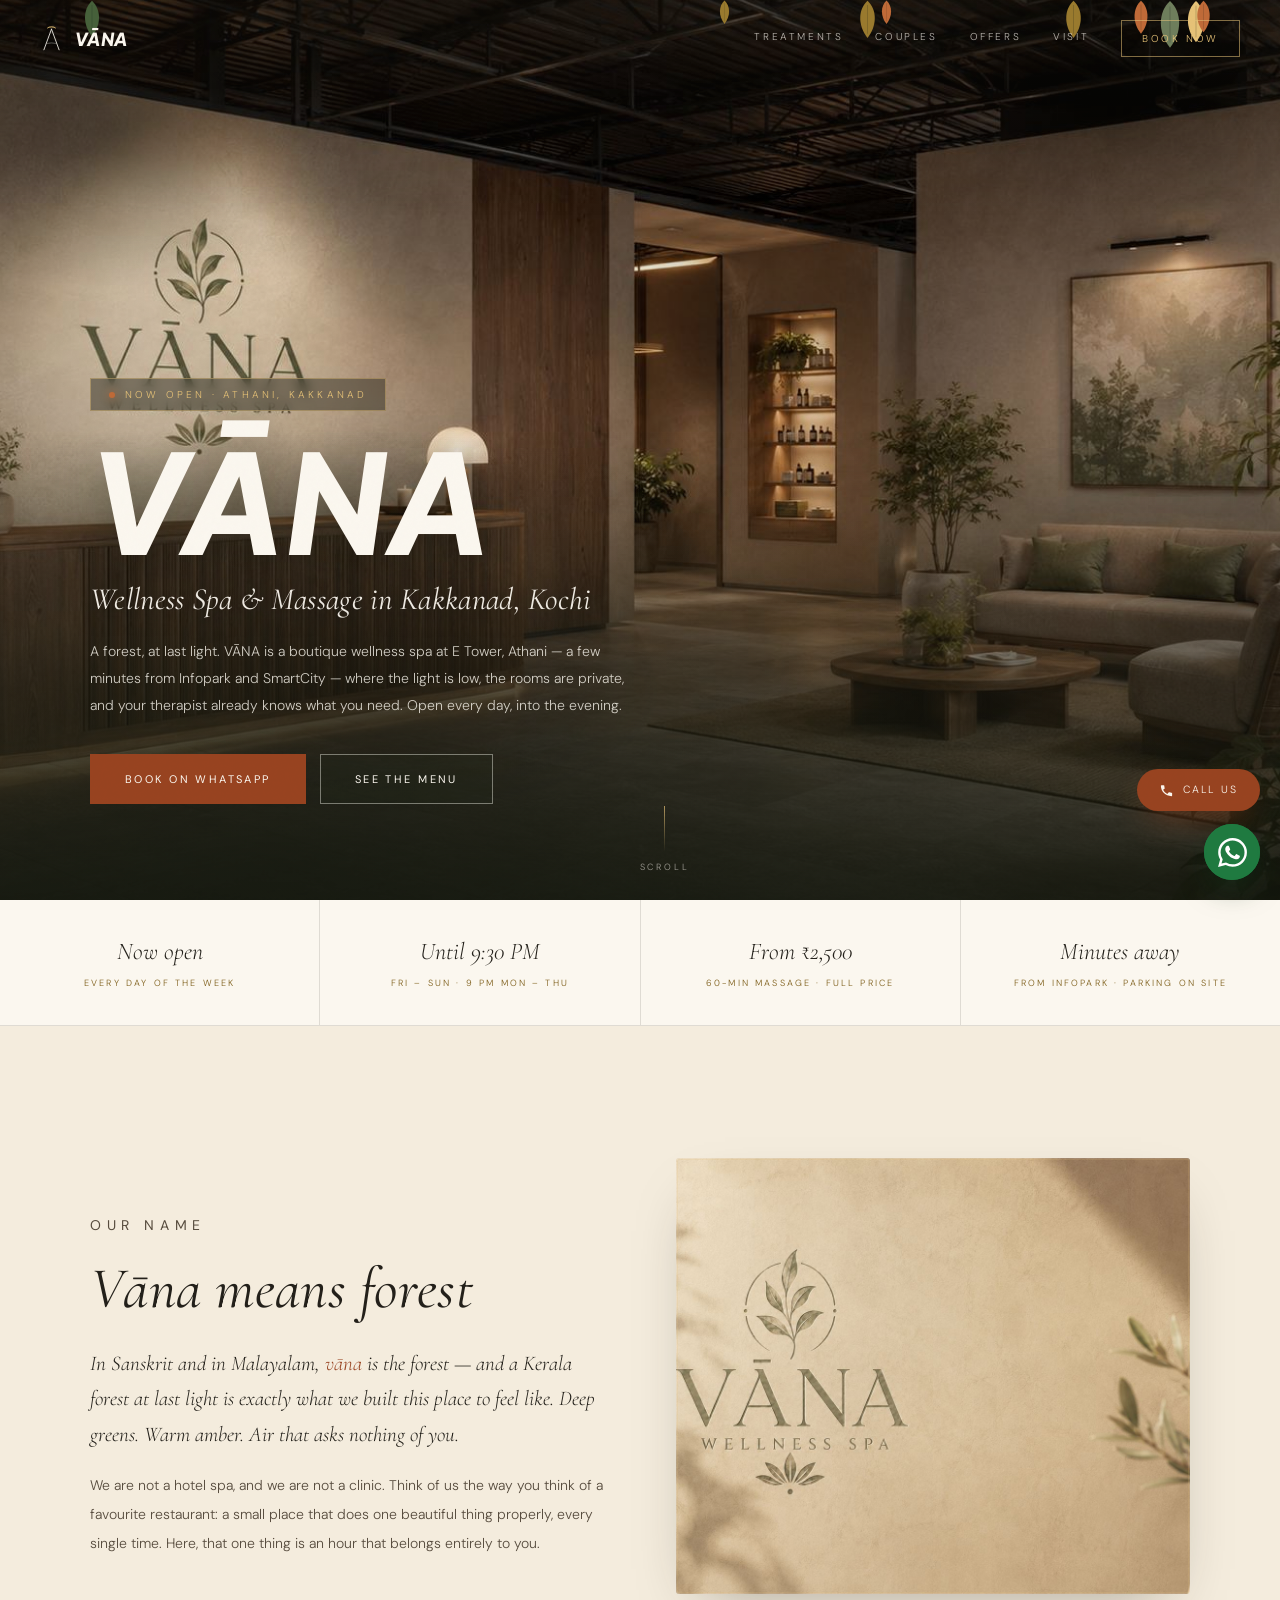
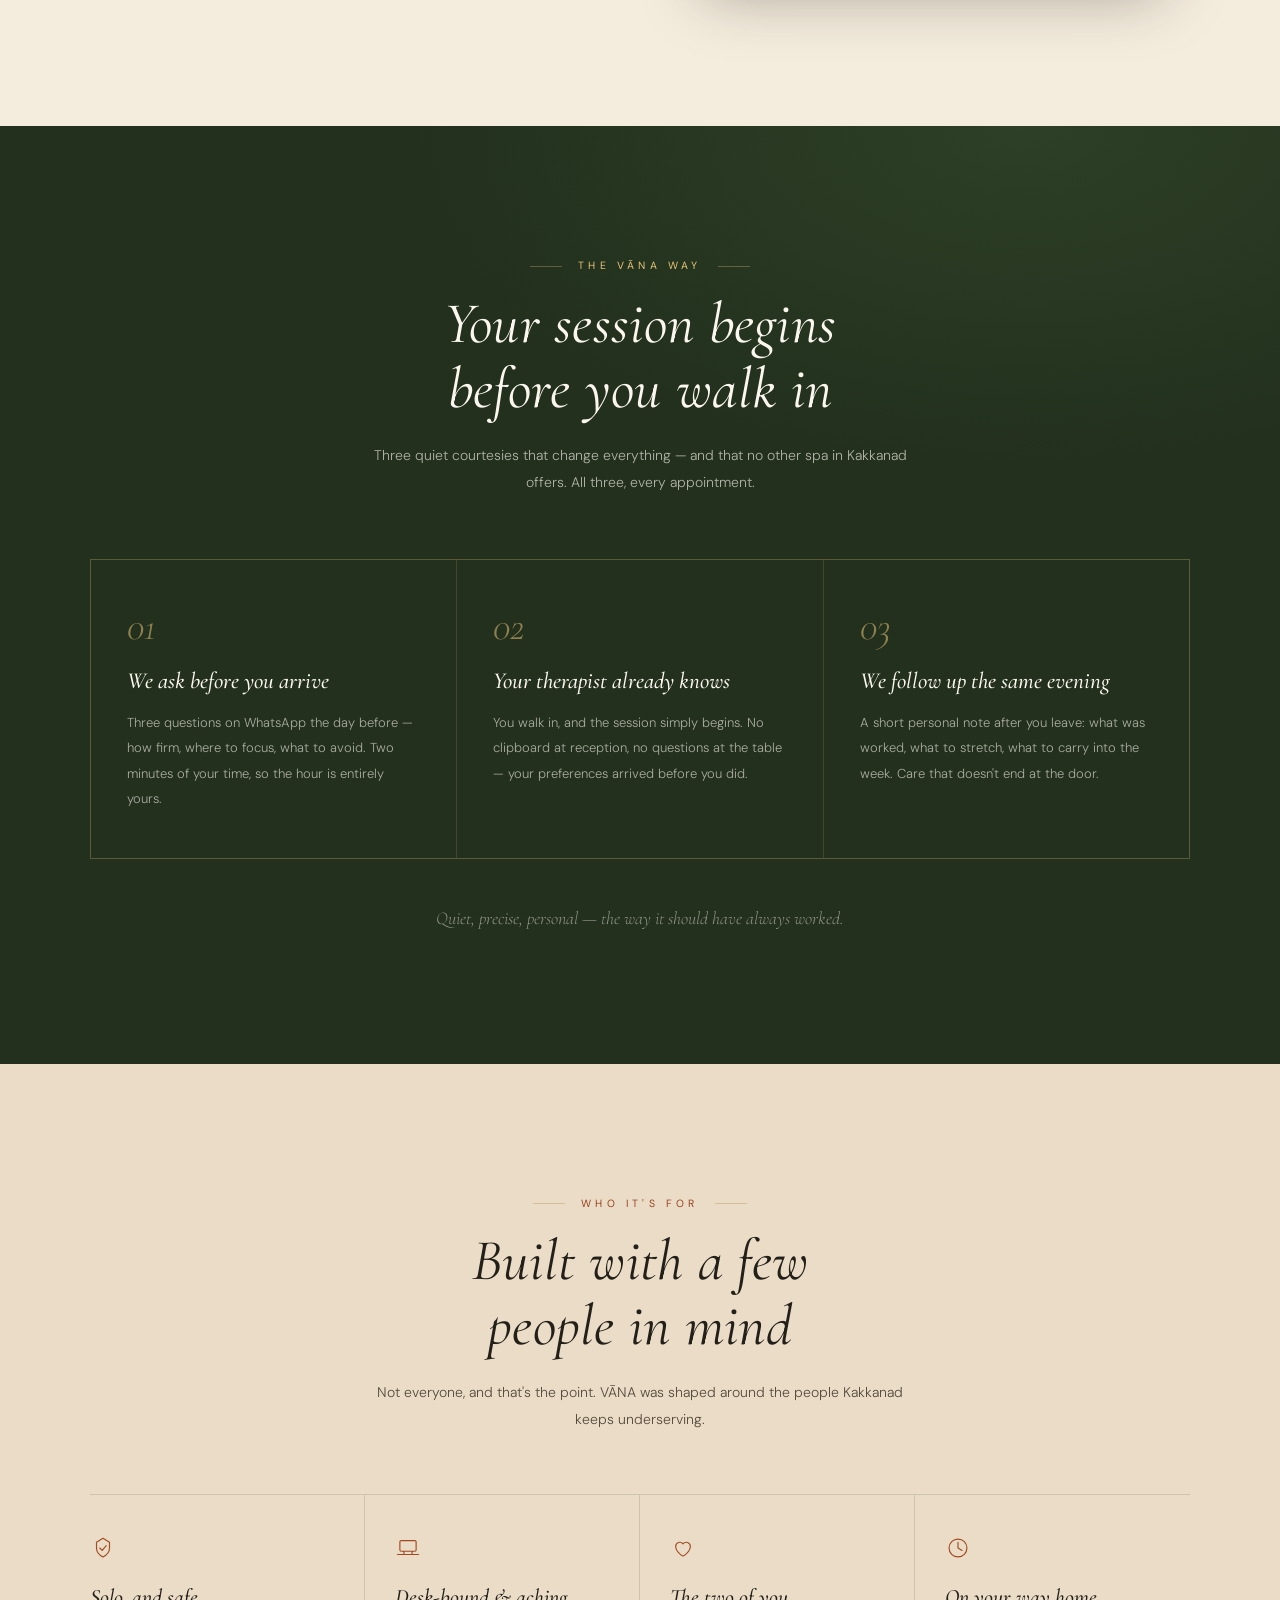
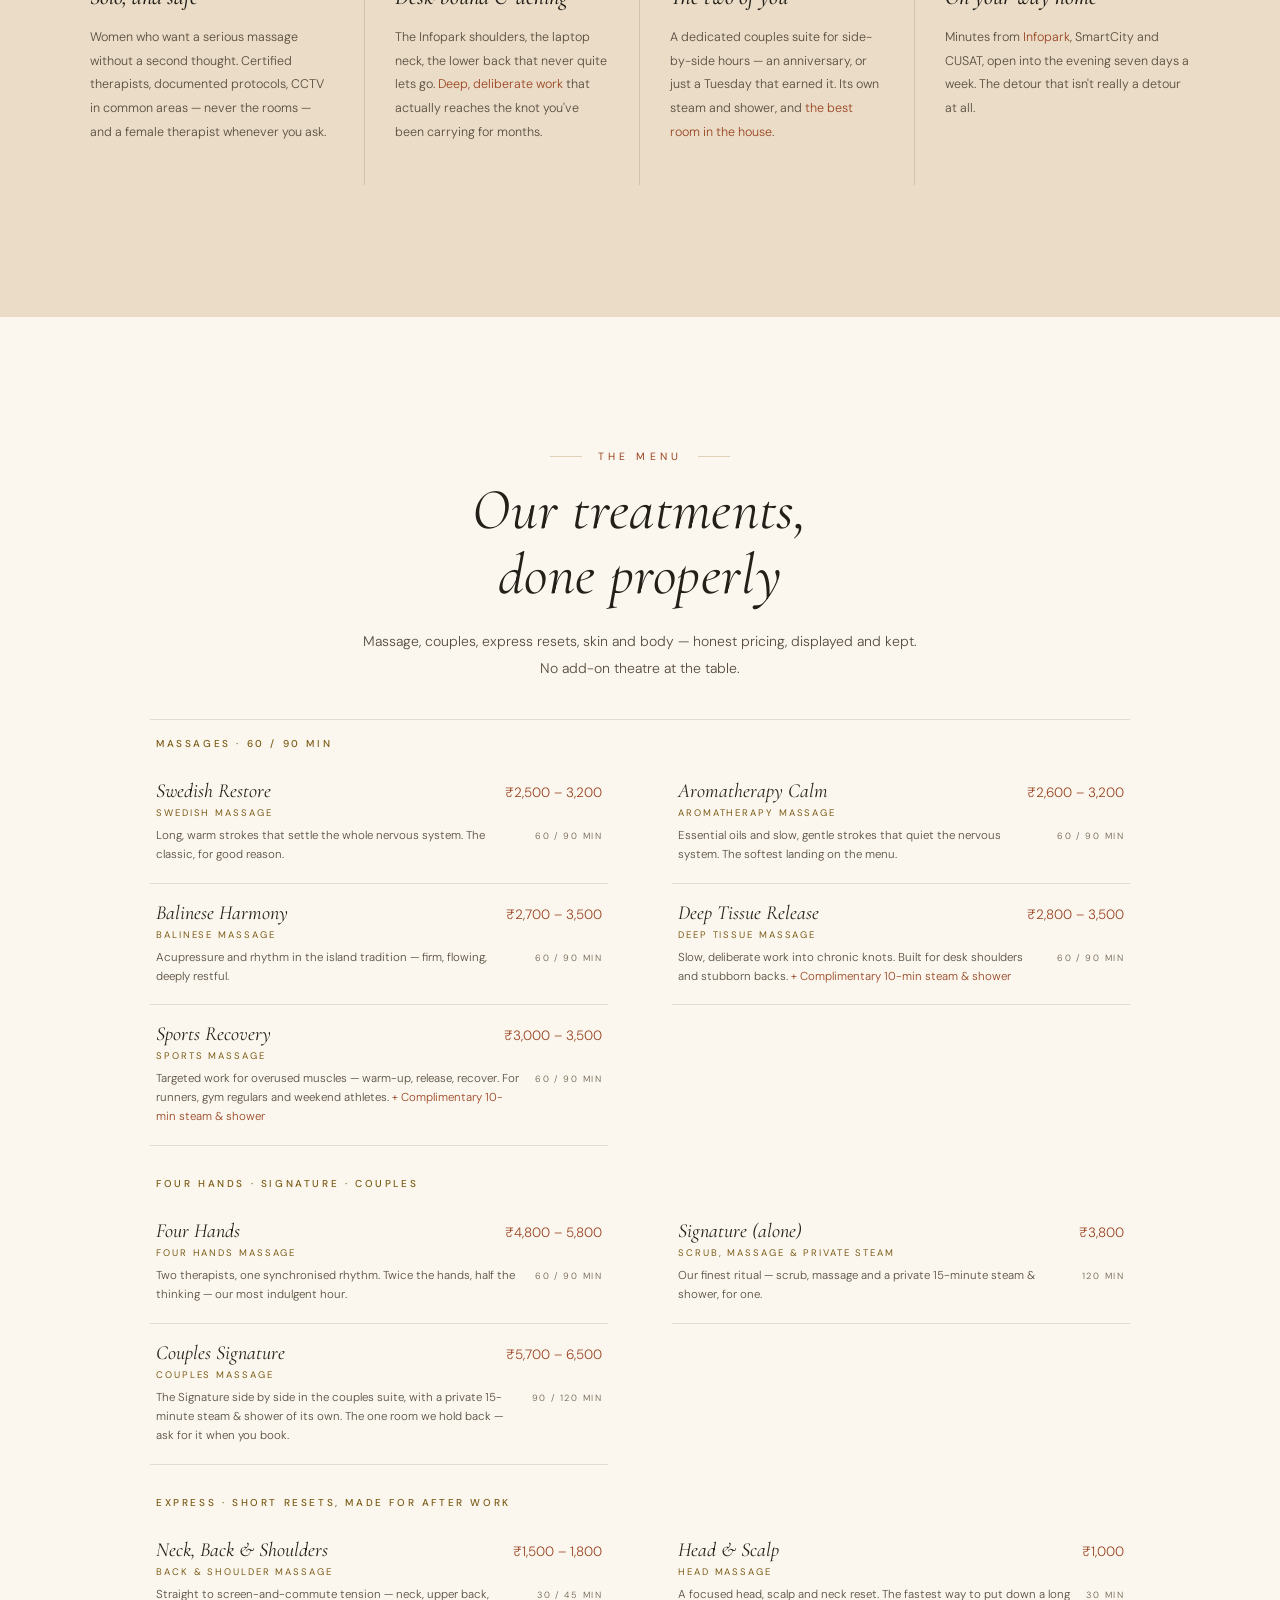
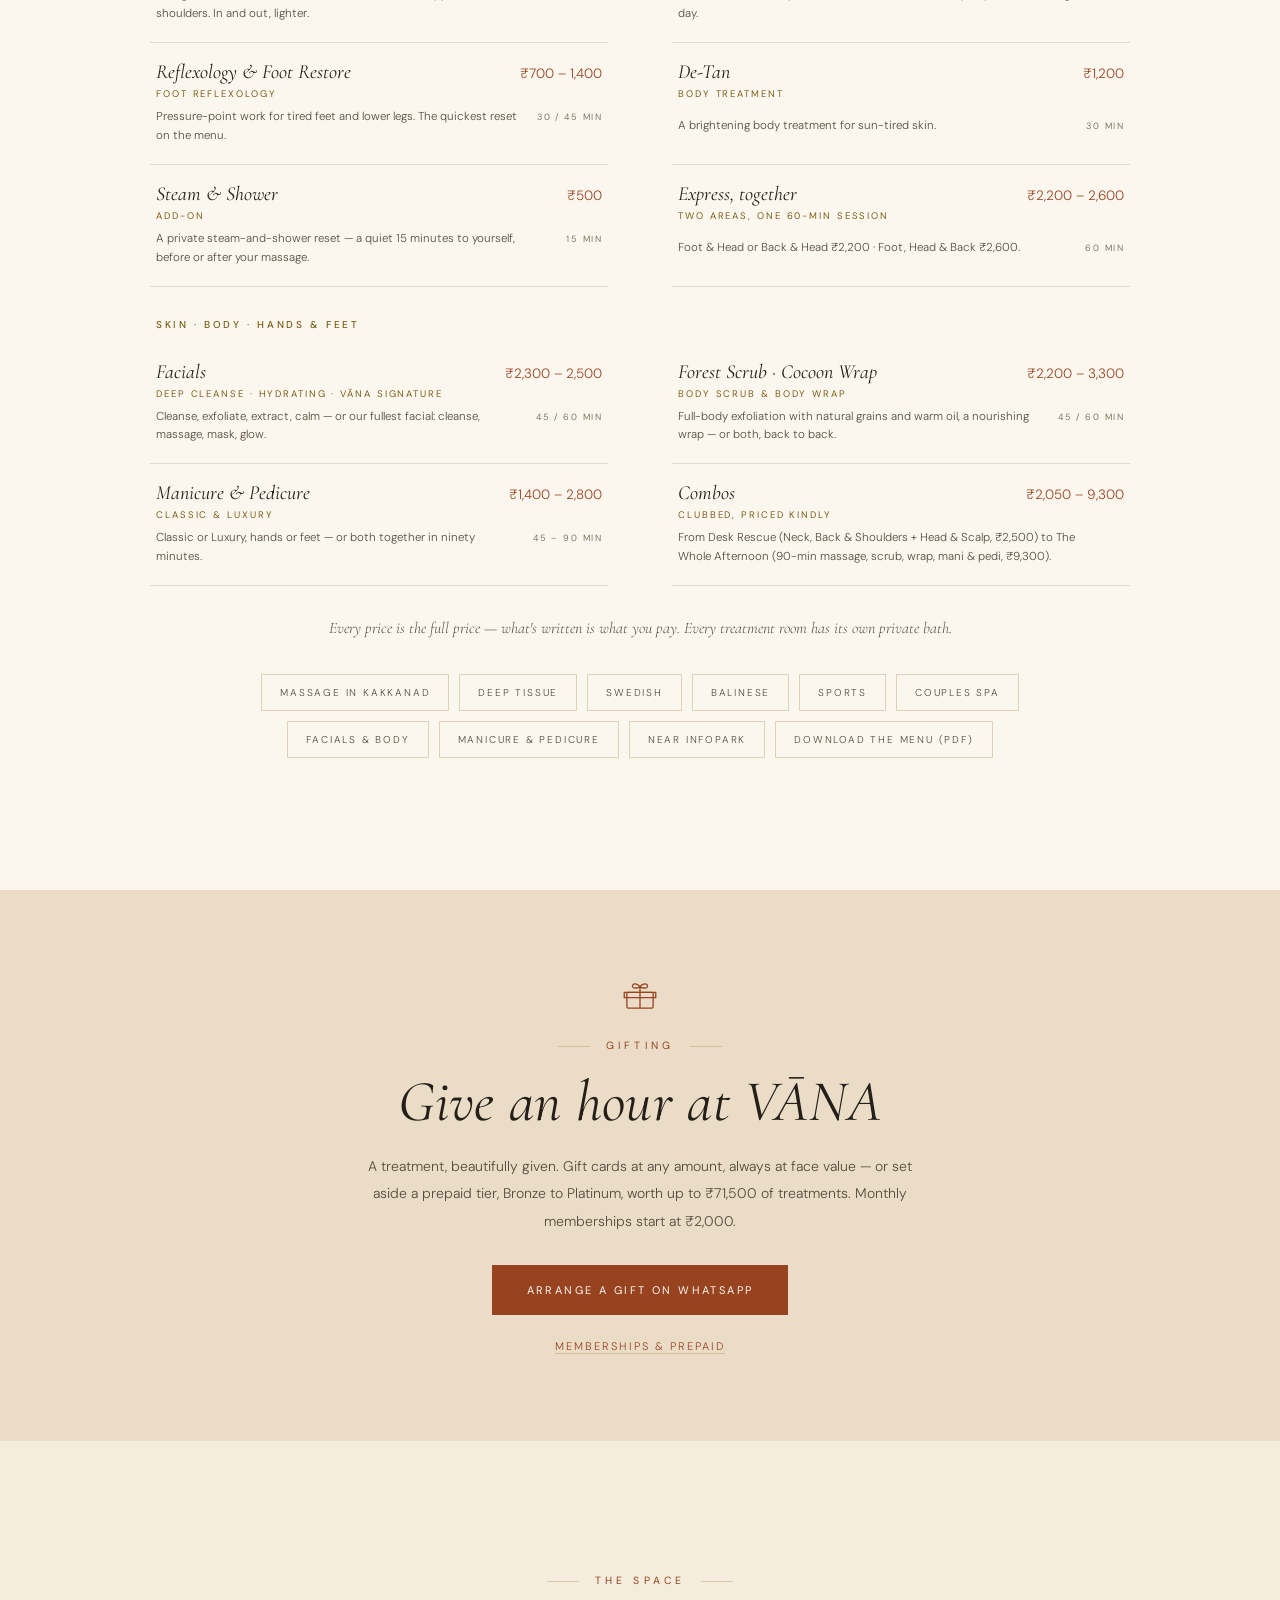
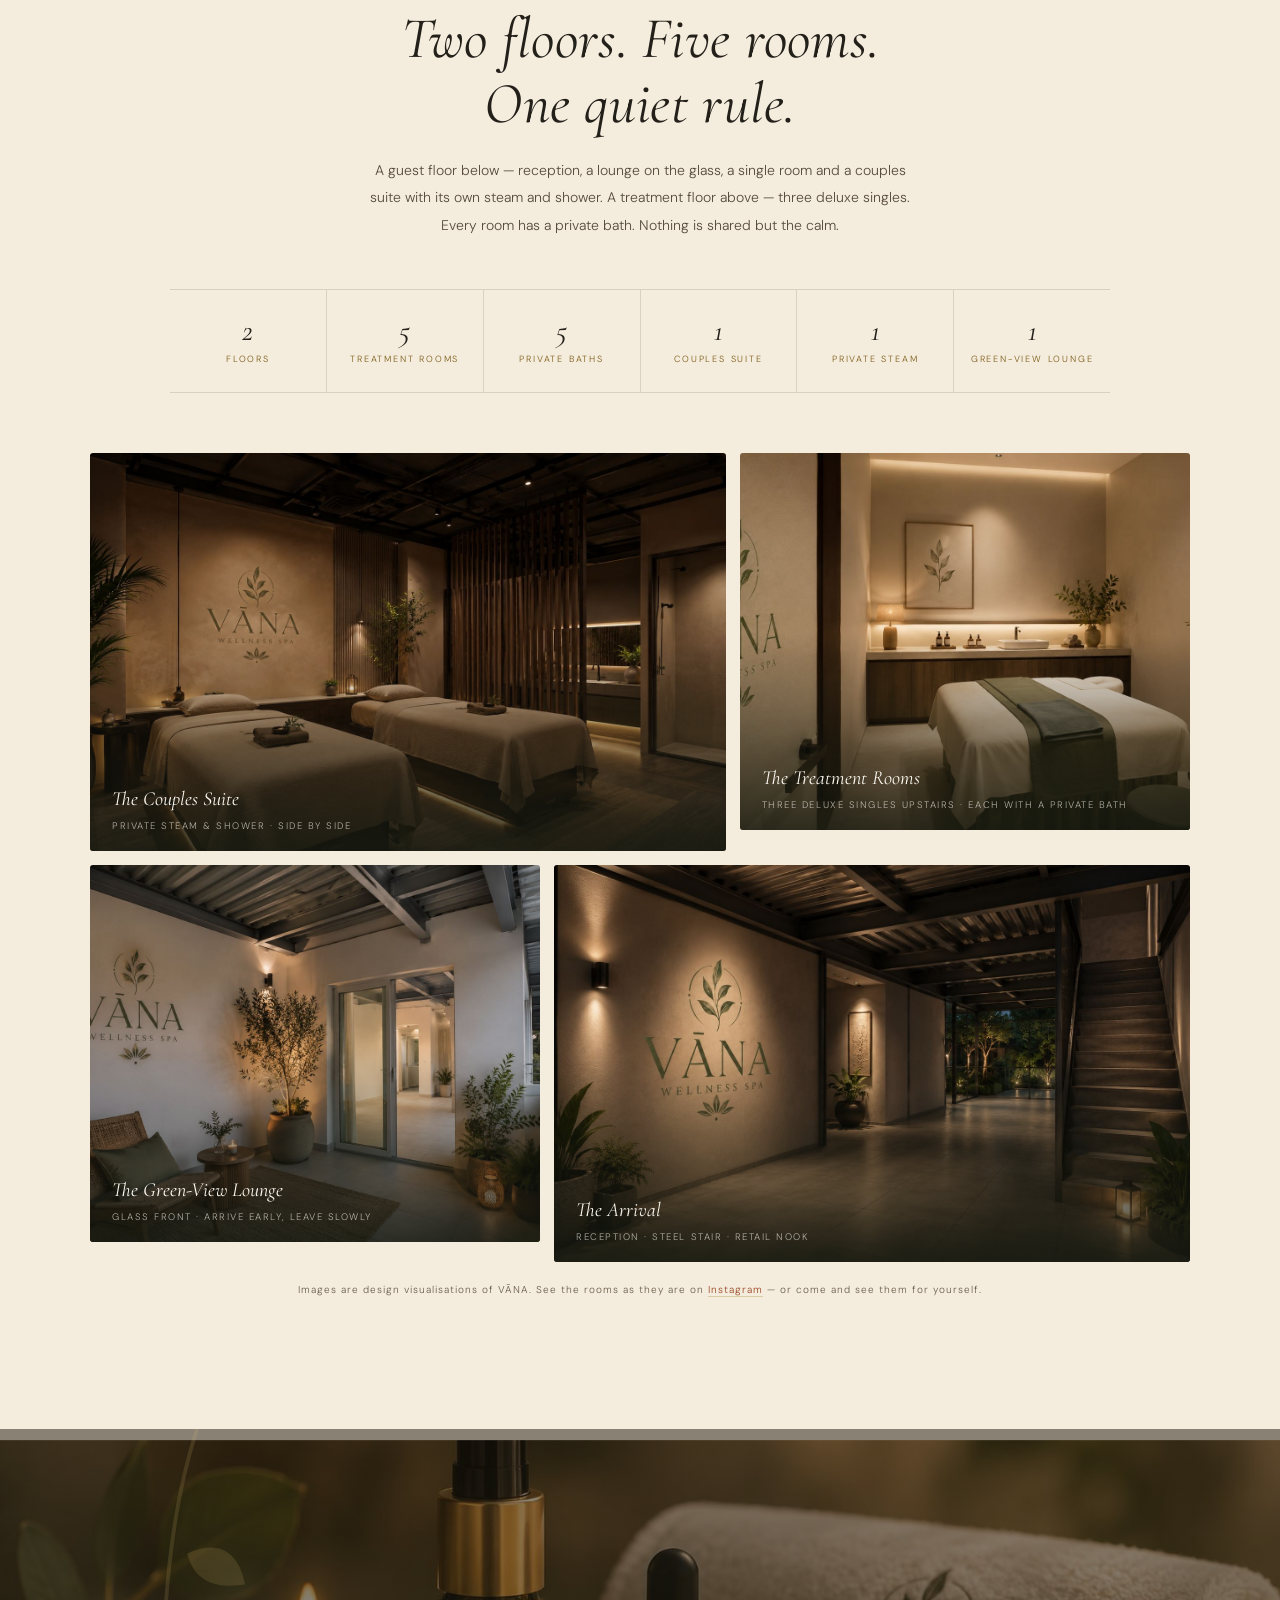
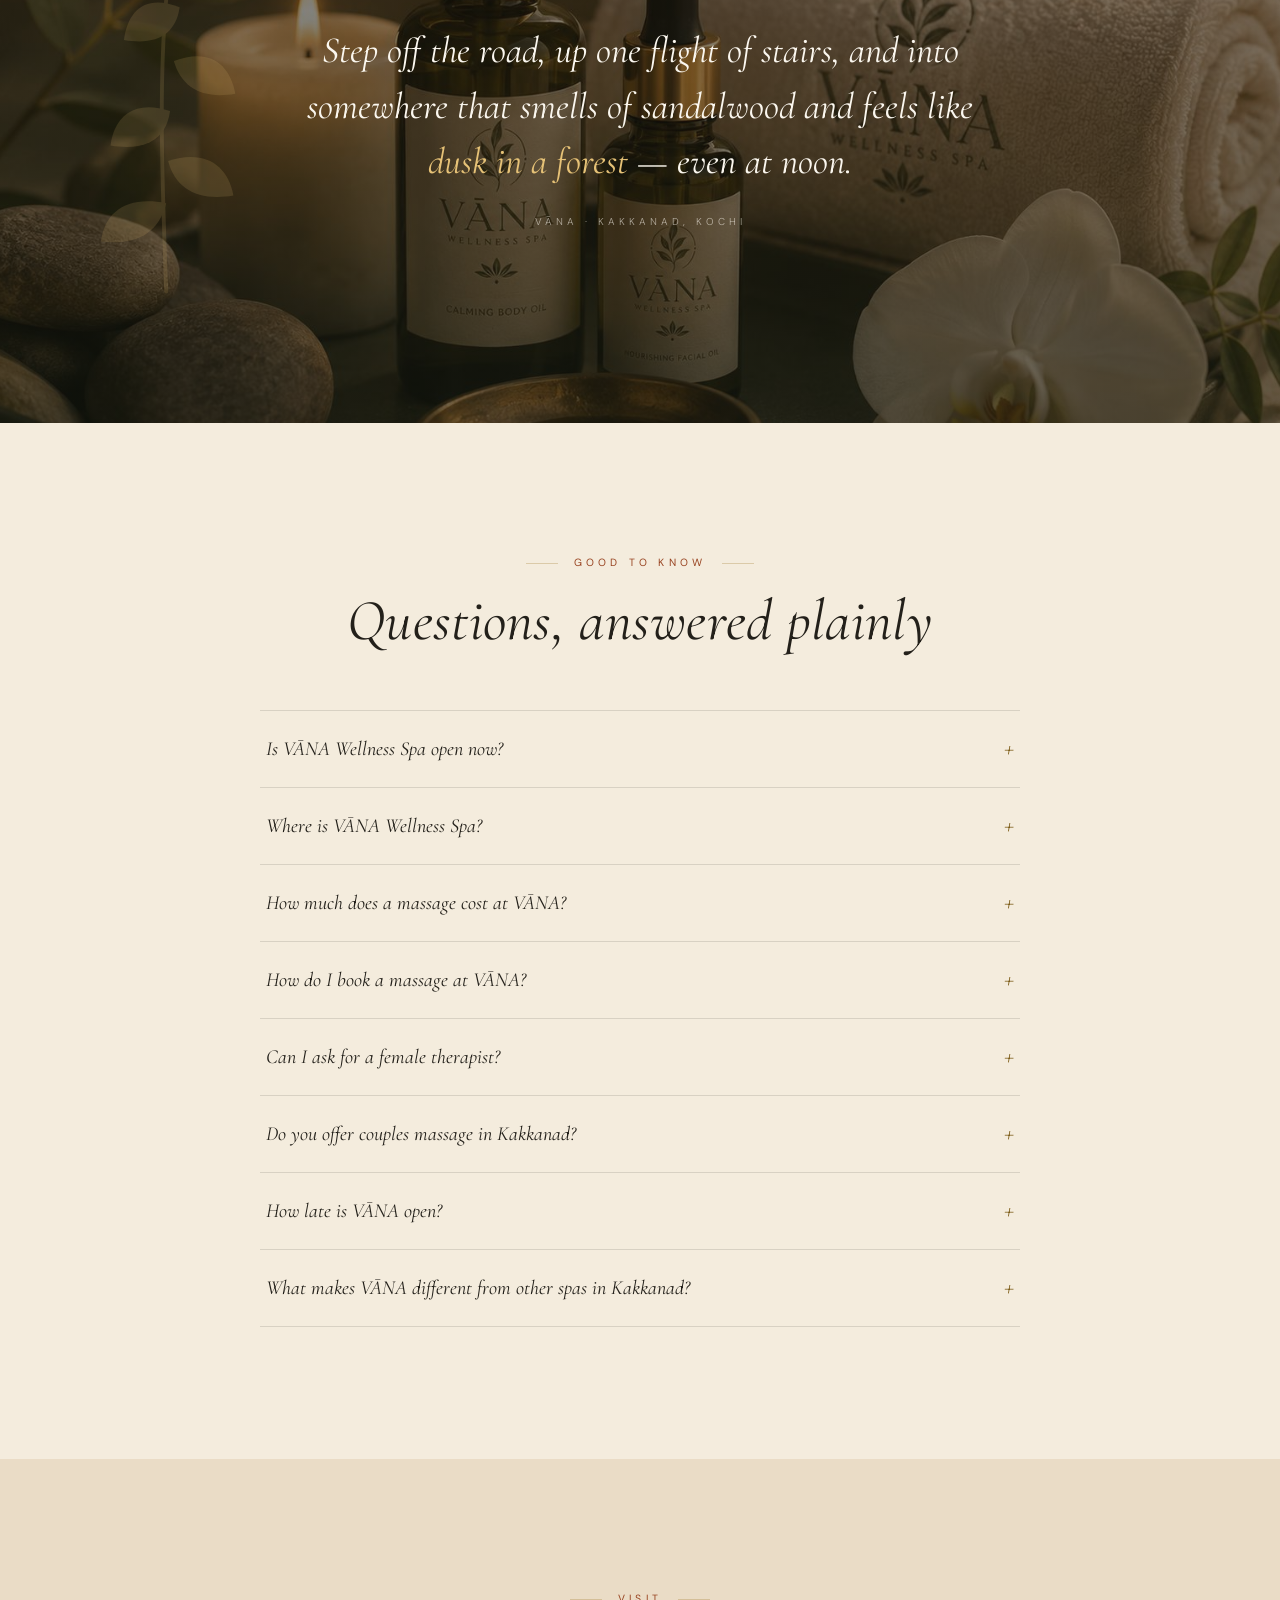
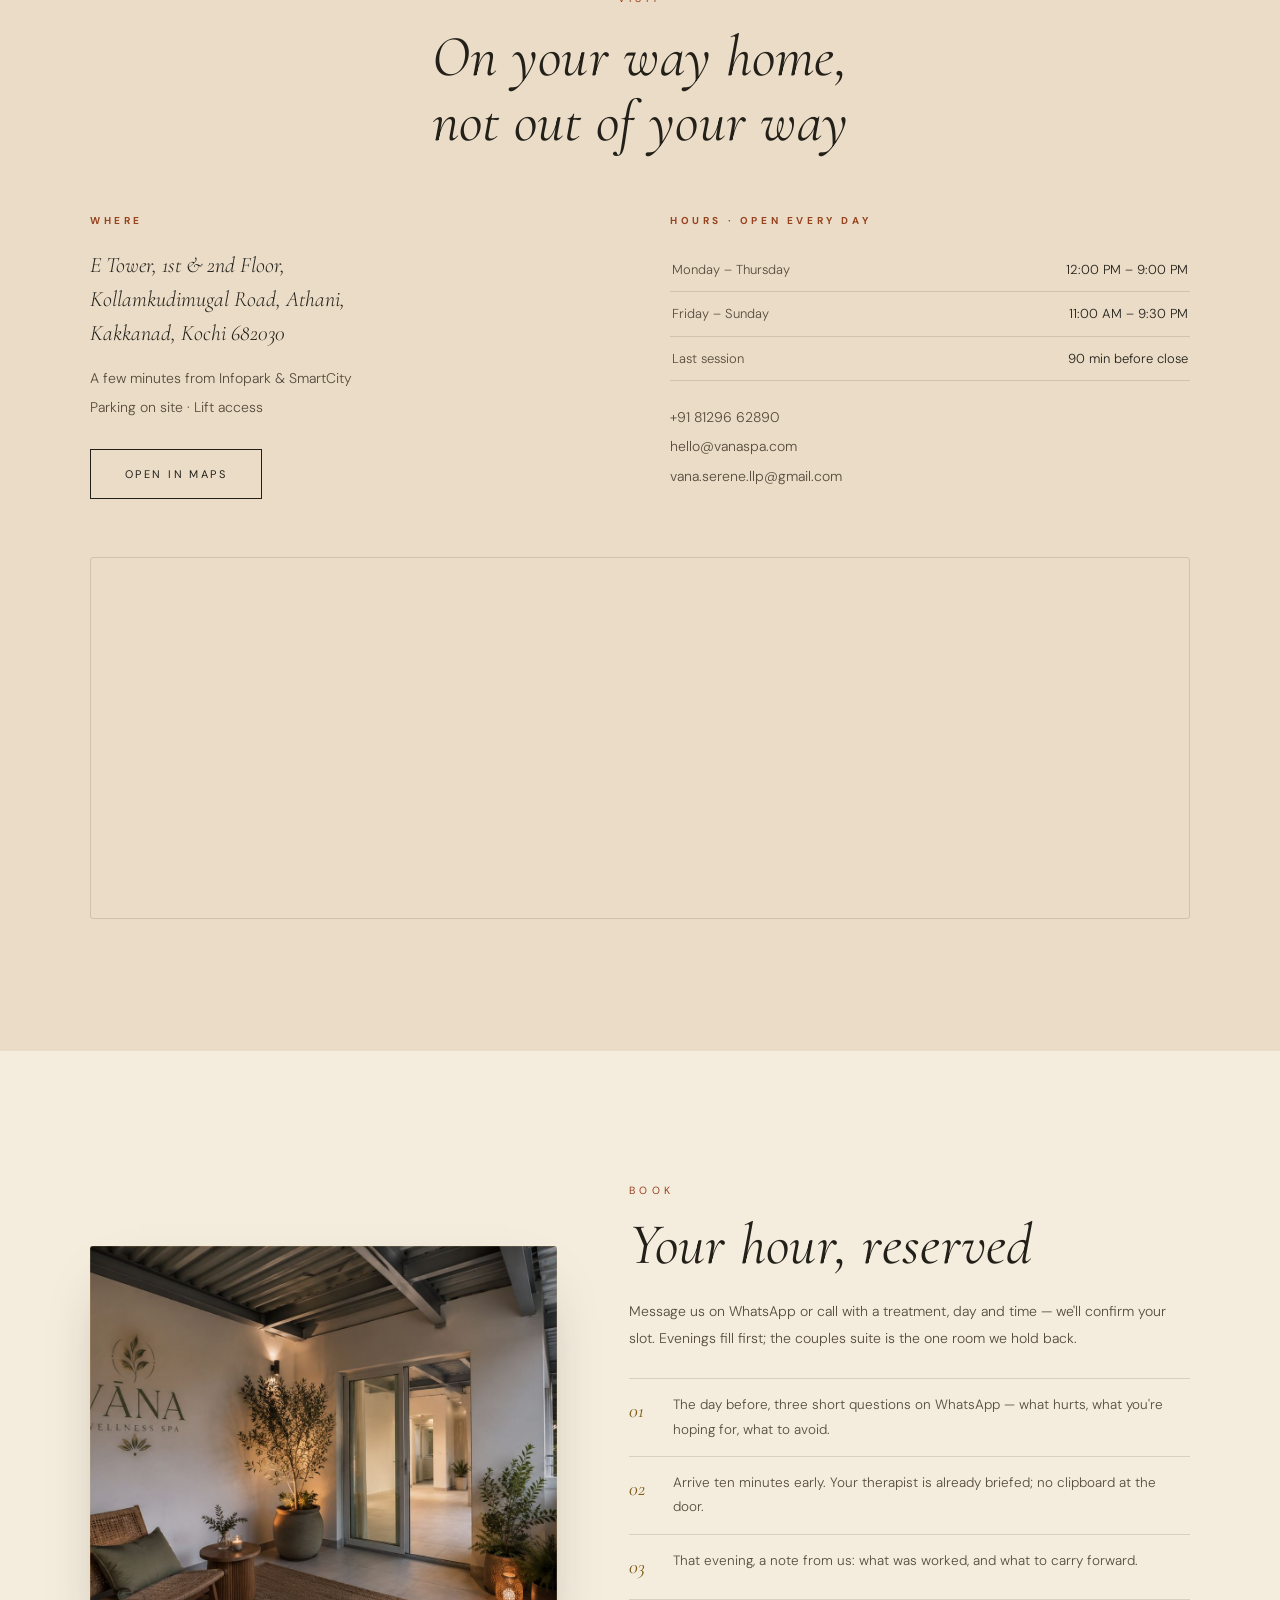
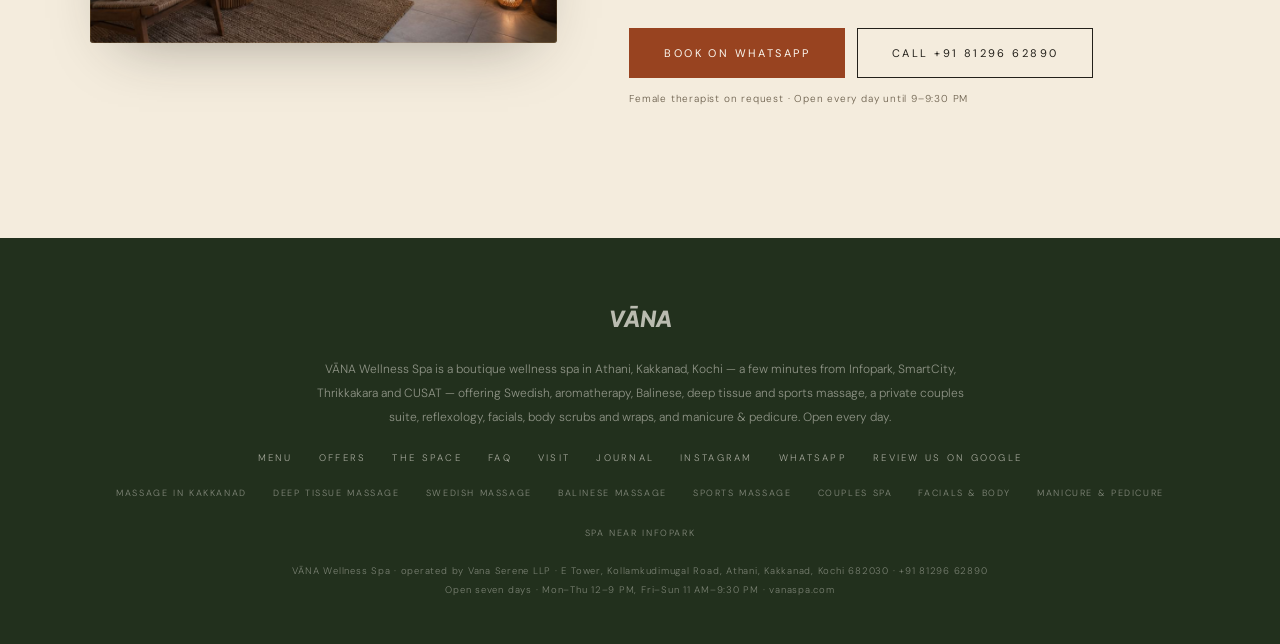
==== commit 197ea60a: "fix: update media query for 860px and 520px screen widths" ====
--- a/index.html
+++ b/index.html
@@ -770,8 +770,9 @@
 @media(max-width:860px){.who-grid{grid-template-columns:1fr 1fr}}
 @media(max-width:520px){.who-grid{grid-template-columns:1fr}}
 .who-card{padding:40px 30px 40px 30px;border-right:1px solid var(--hair);transition:transform .4s var(--ease)}
+.who-card:first-child { padding-left: 0; }
 .who-card:last-child{border-right:none;padding-right:0}
-@media(max-width:860px){.who-card{padding:36px 26px;border-right:1px solid var(--hair)}.who-card:nth-child(2n){border-right:none}}
+@media(max-width:860px){.who-card{padding:36px 26px !important; border-right:1px solid var(--hair)}.who-card:nth-child(2n){border-right:none}}
 @media(max-width:520px){.who-card{border-right:none;border-bottom:1px solid var(--hair)}}
 .who-card:hover{transform:translateY(-4px)}
 .who-mark{width:26px;height:26px;margin-bottom:20px}
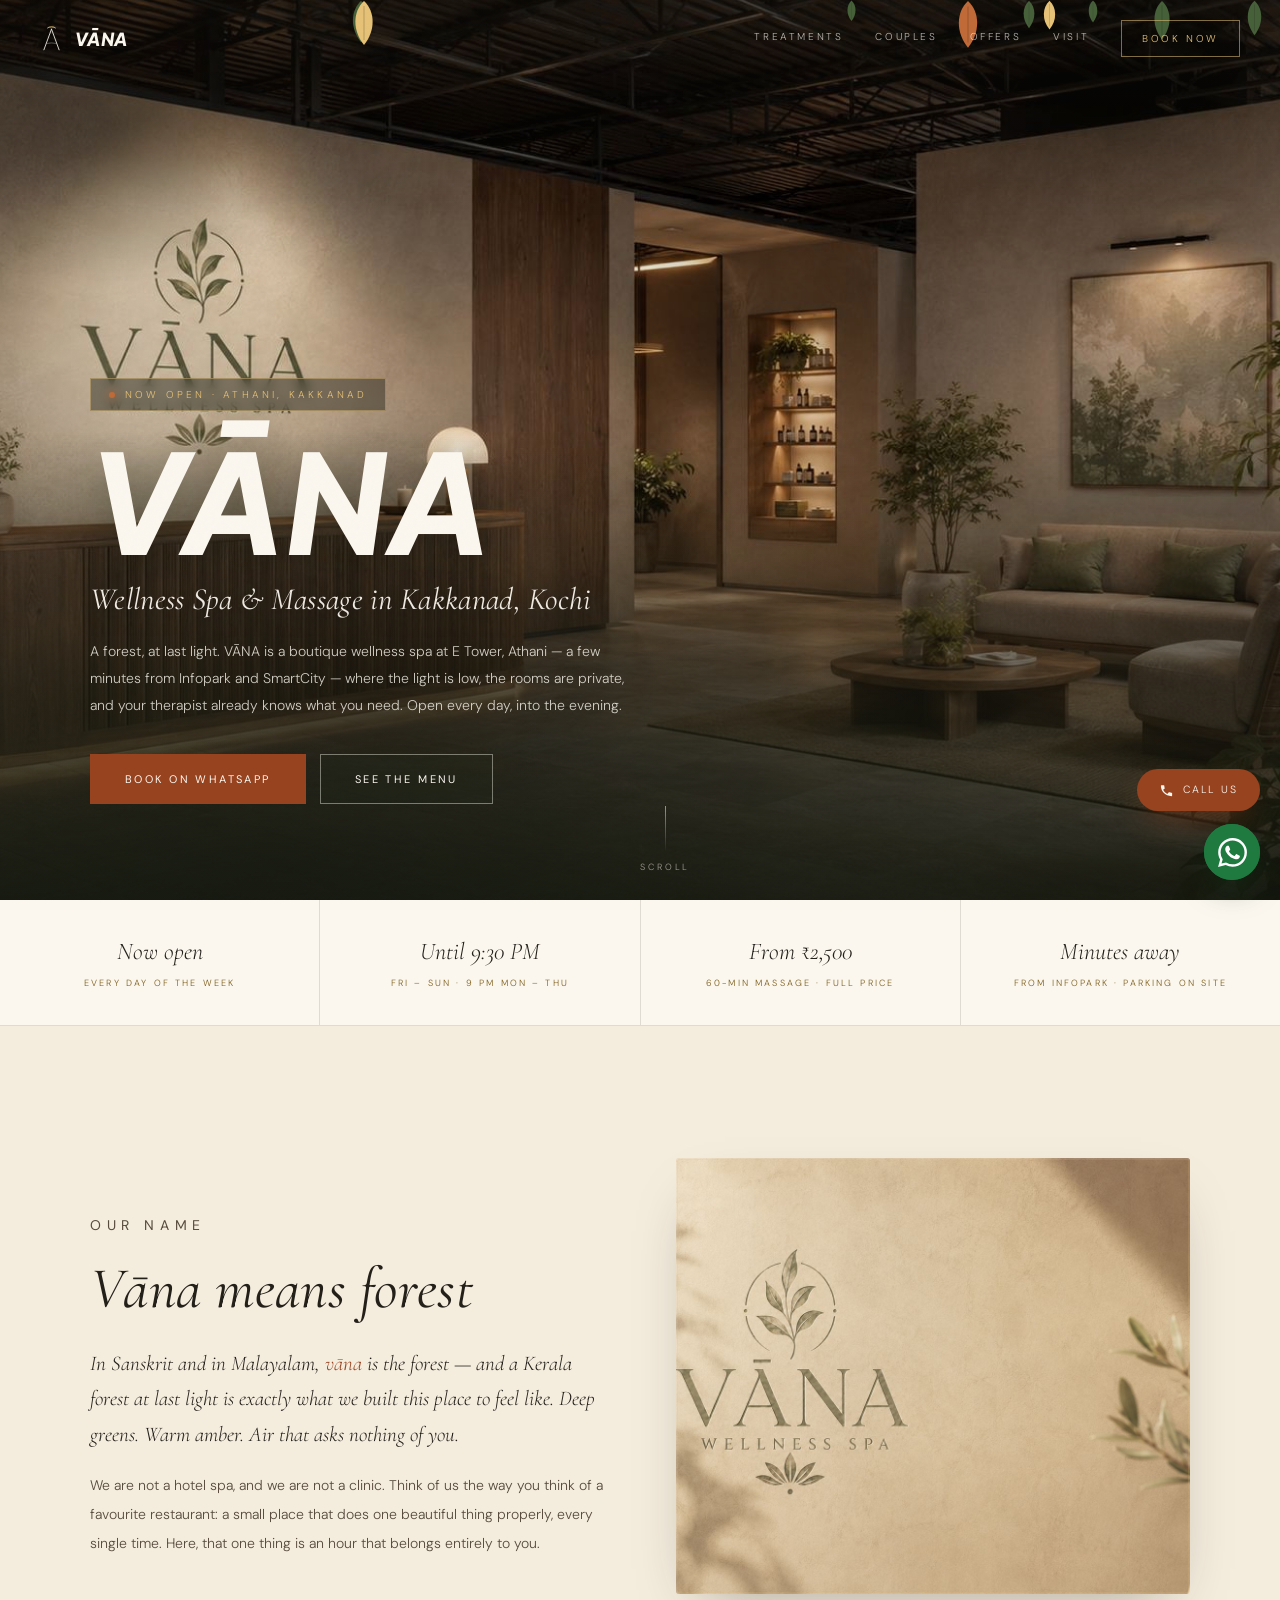
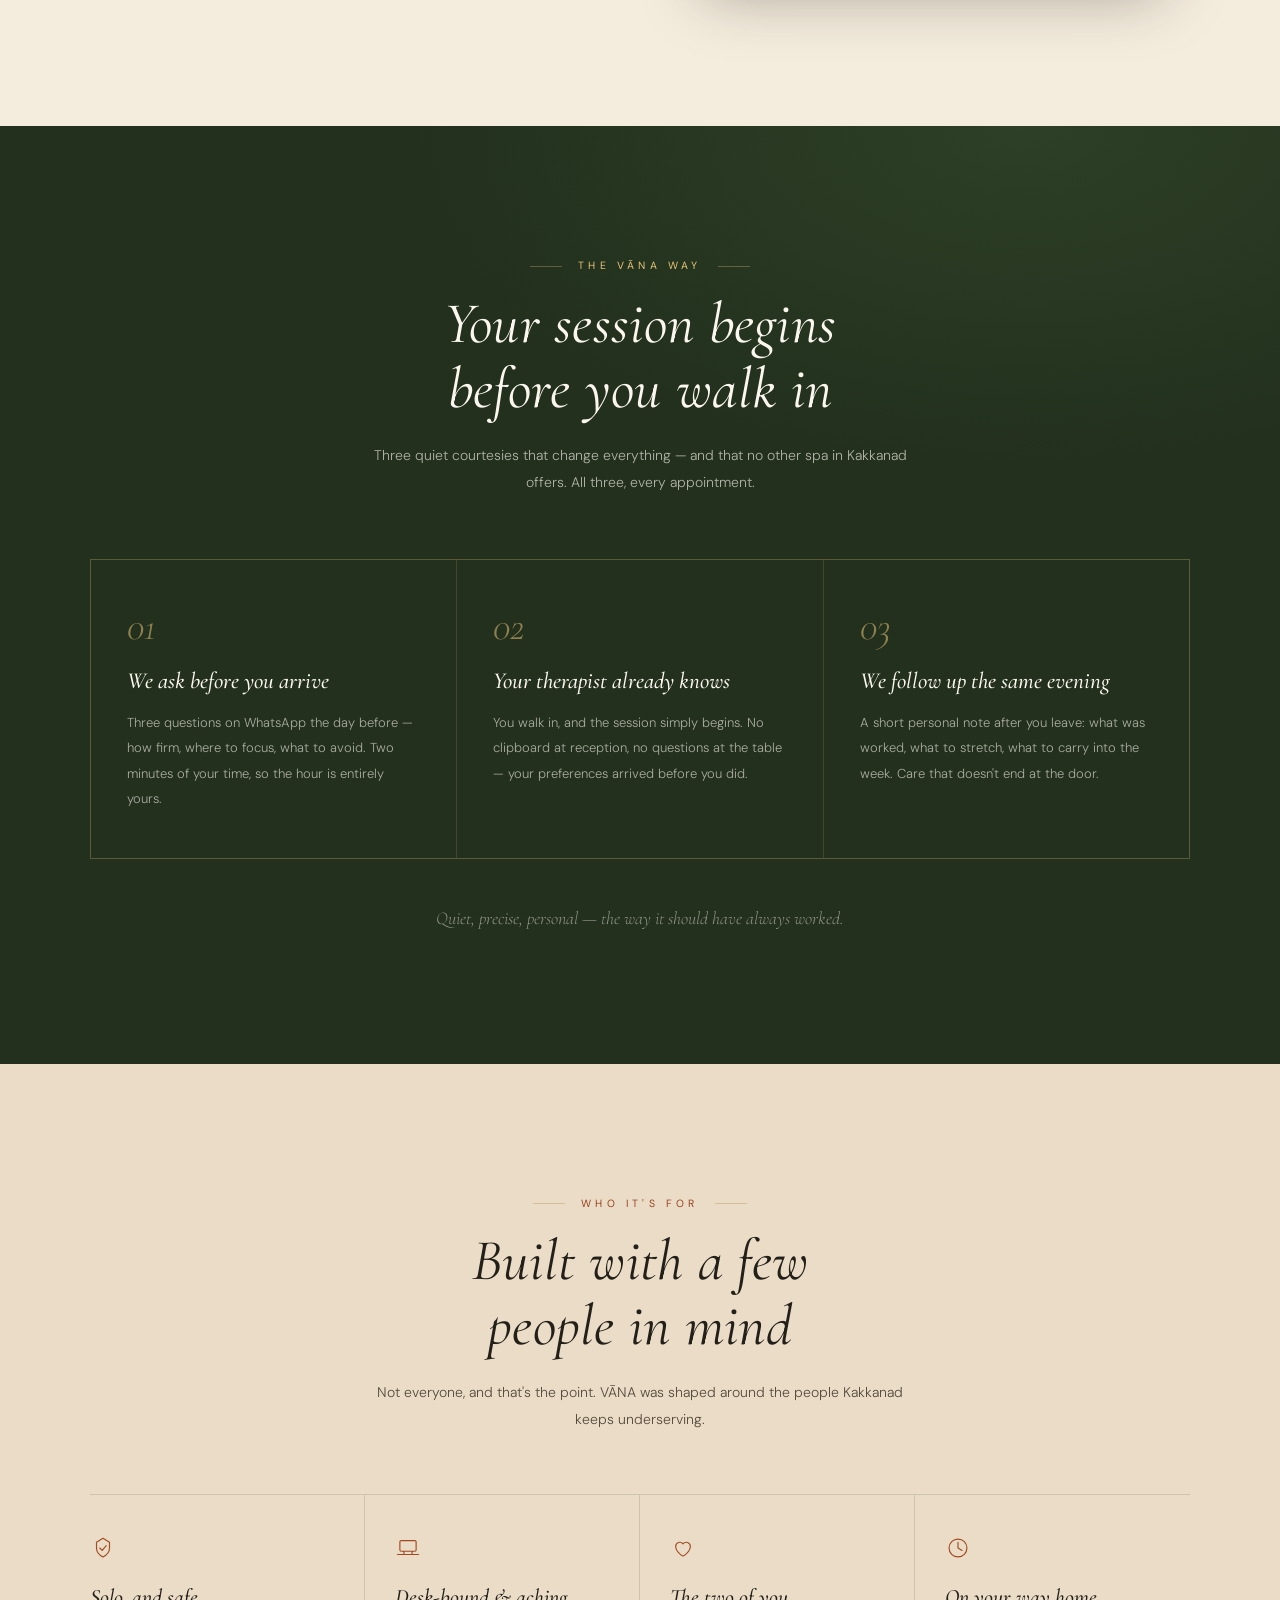
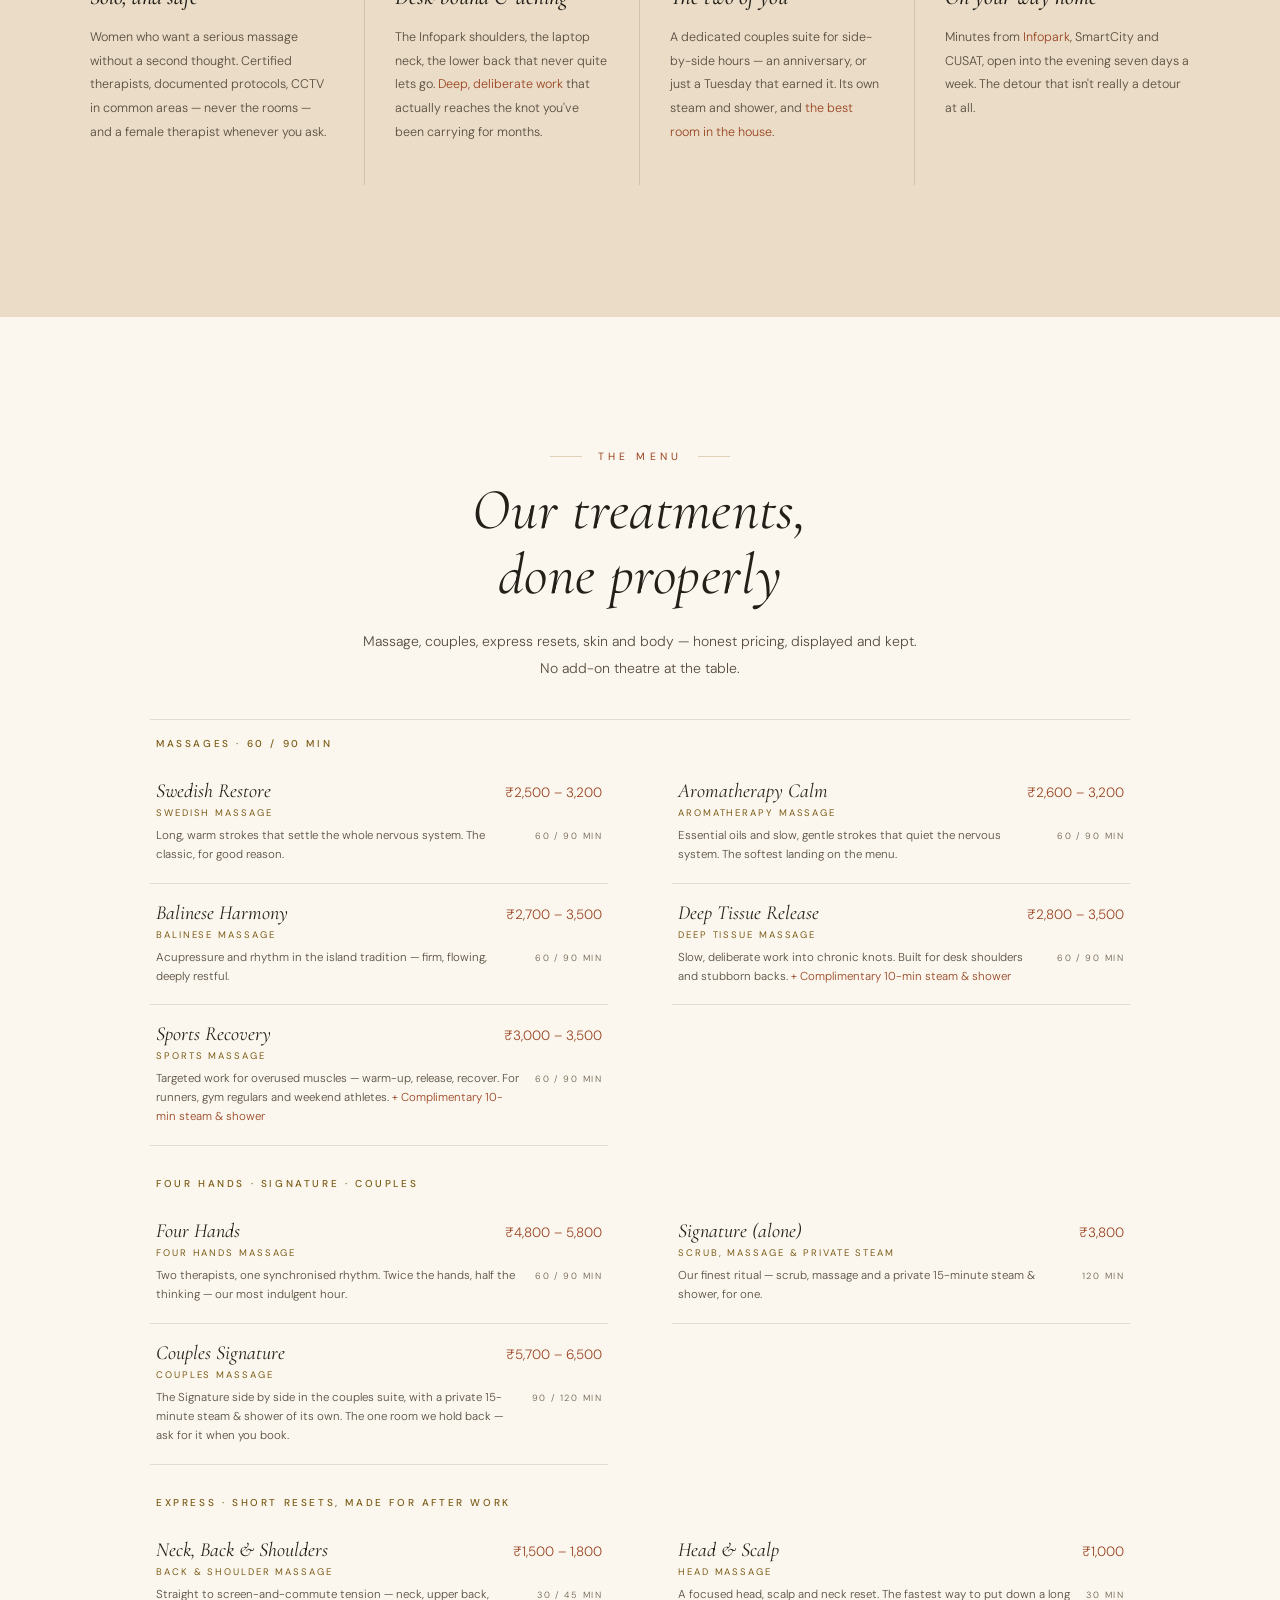
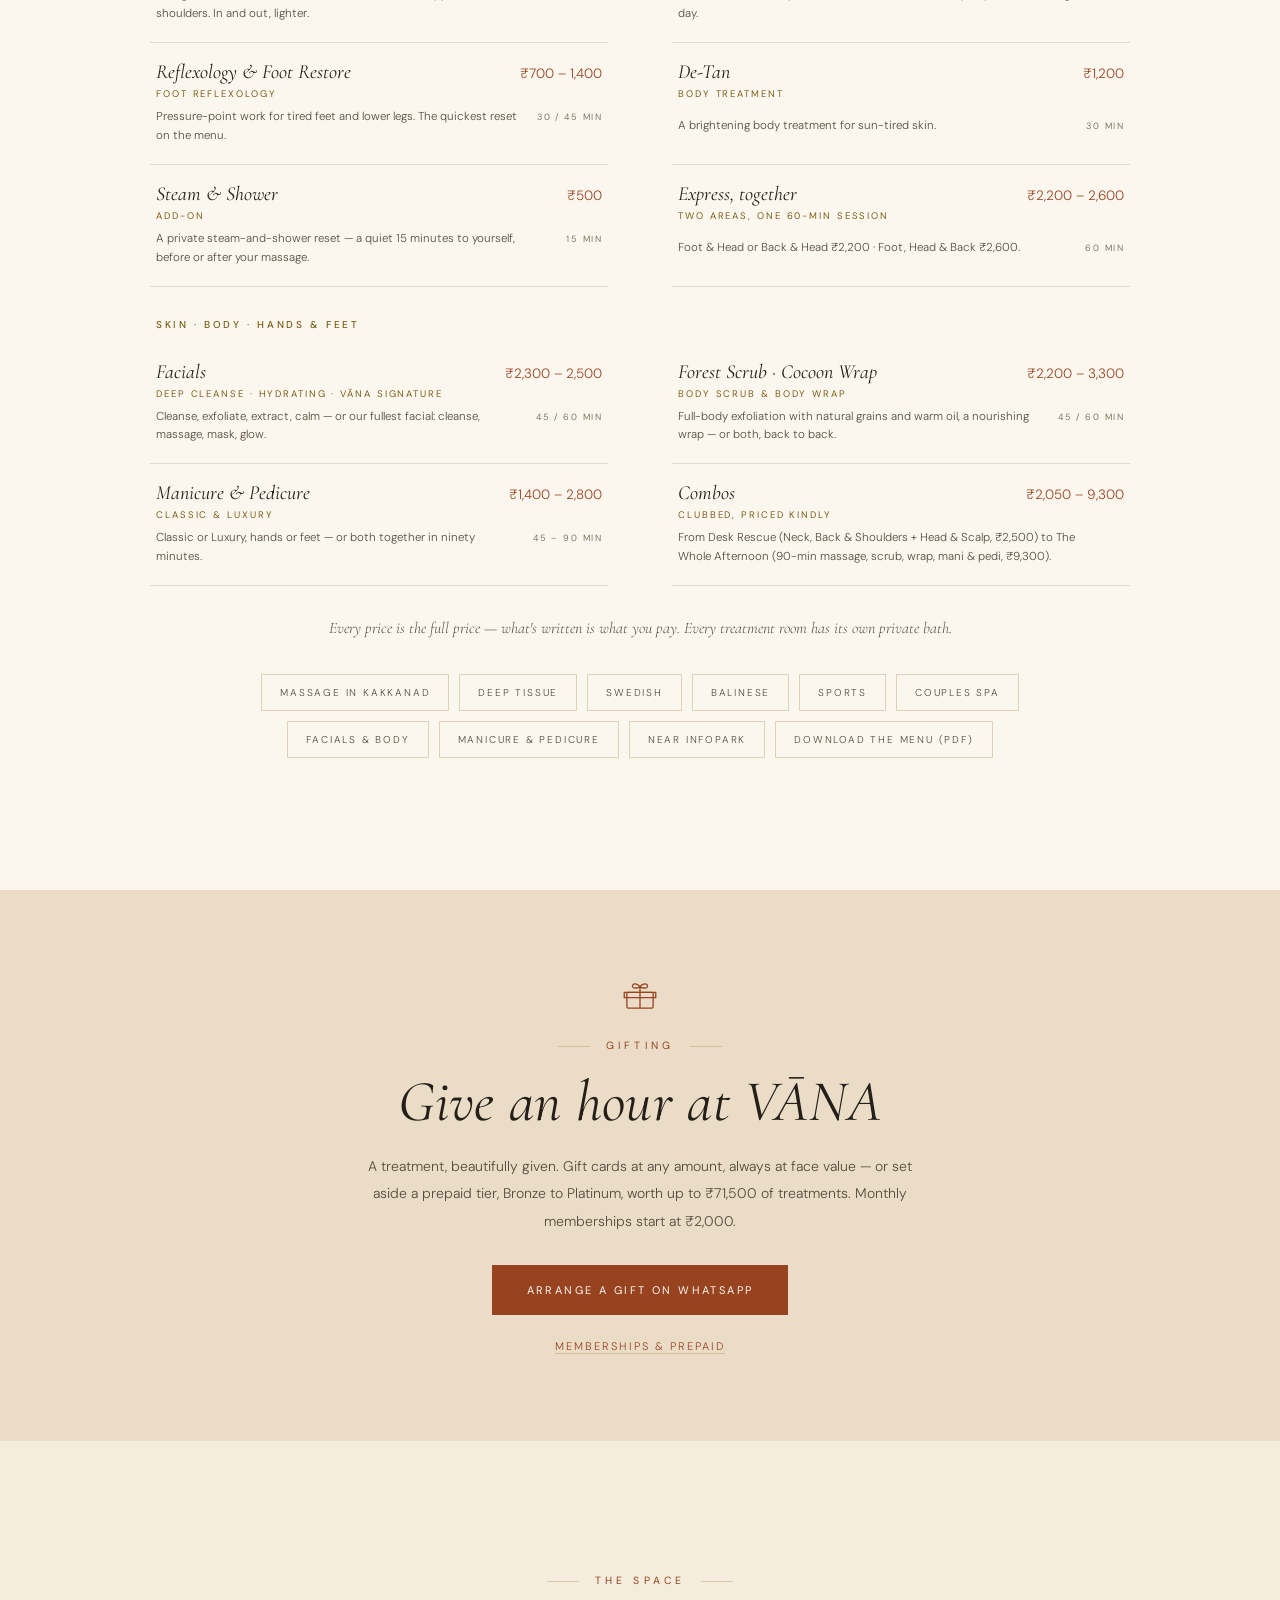
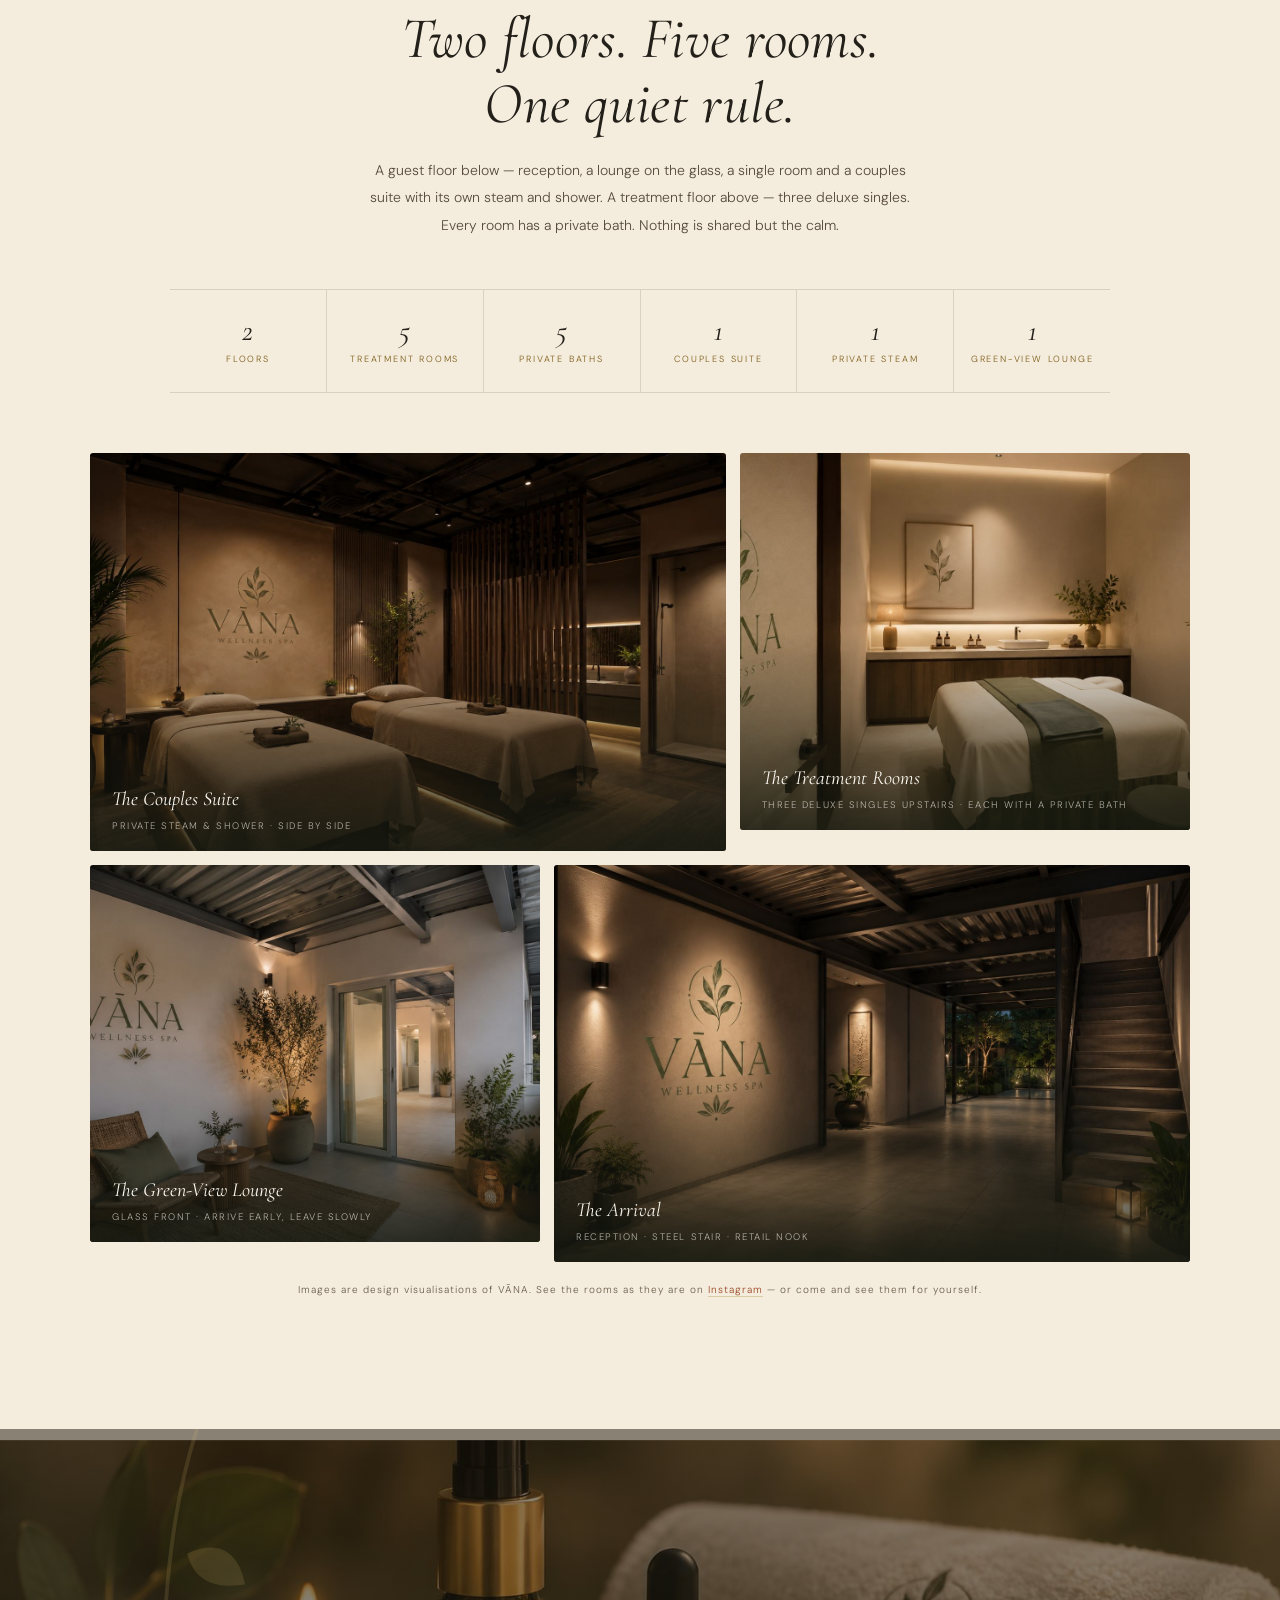
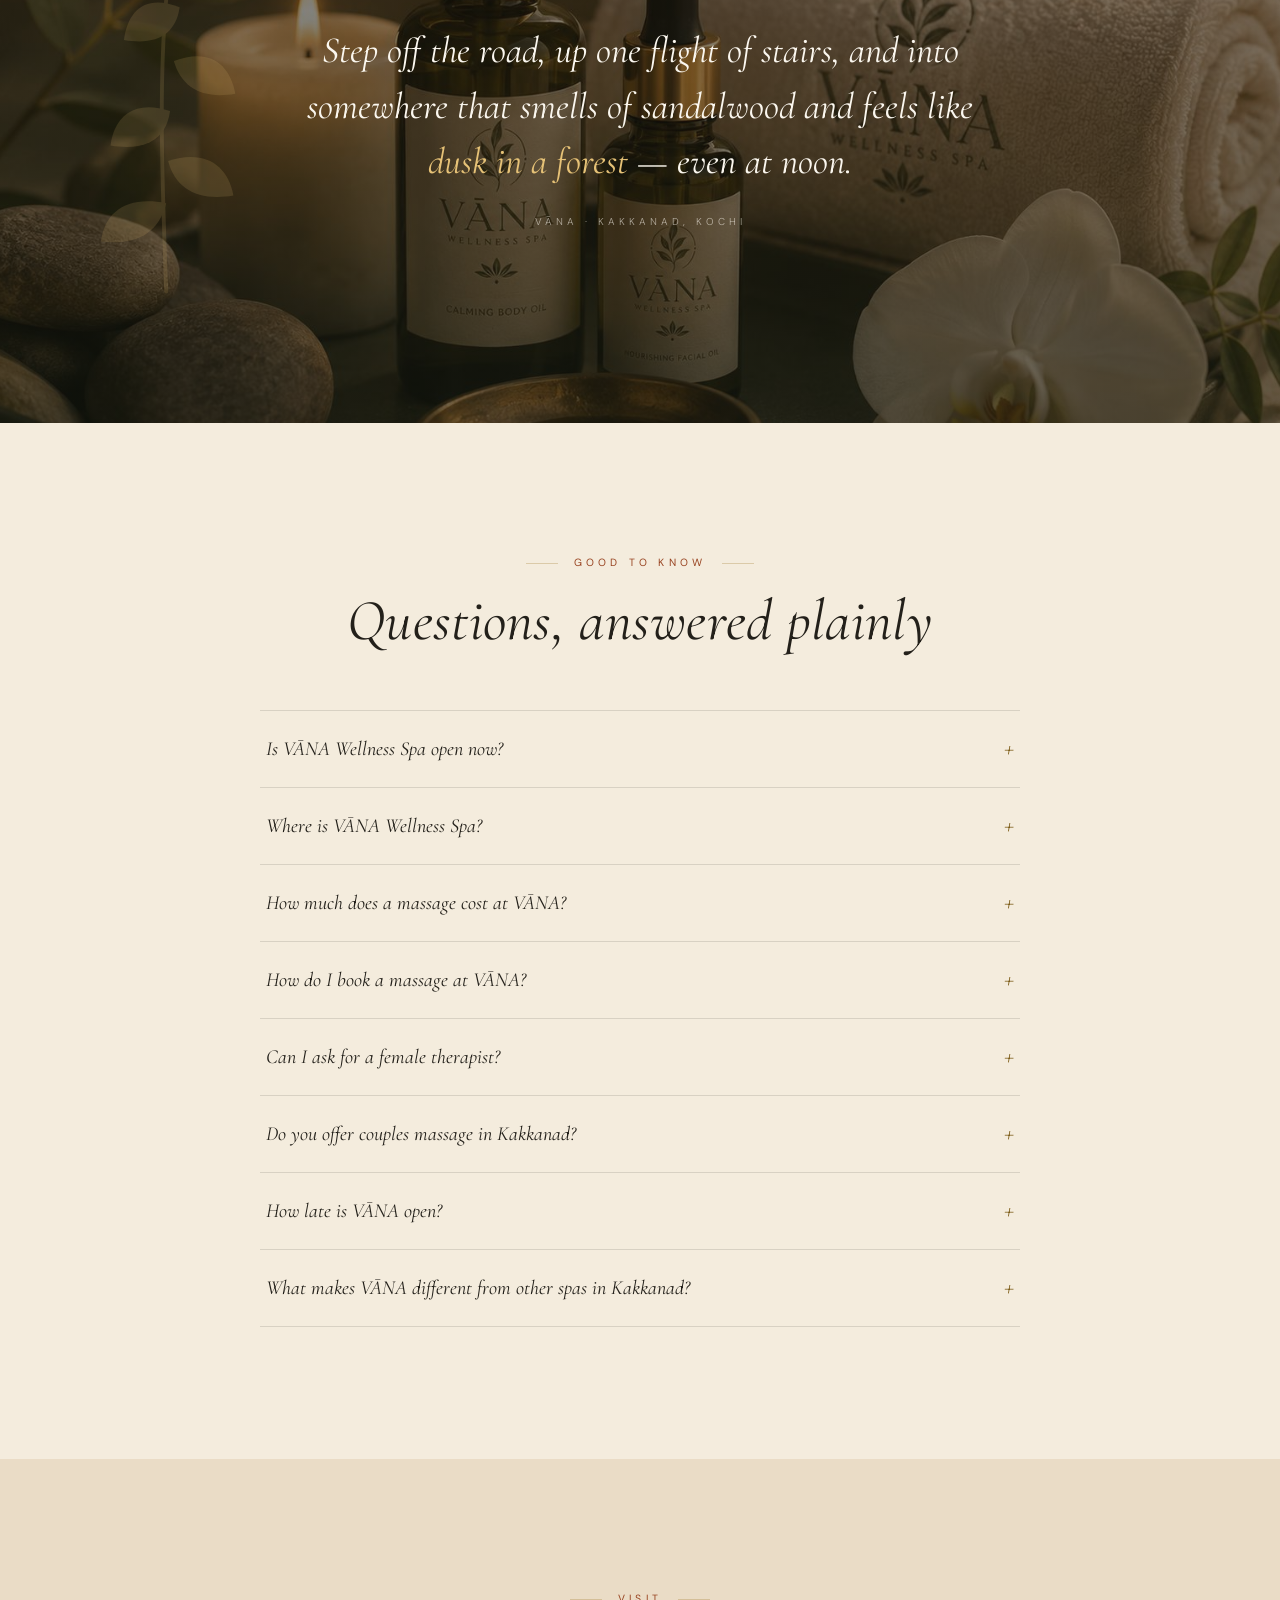
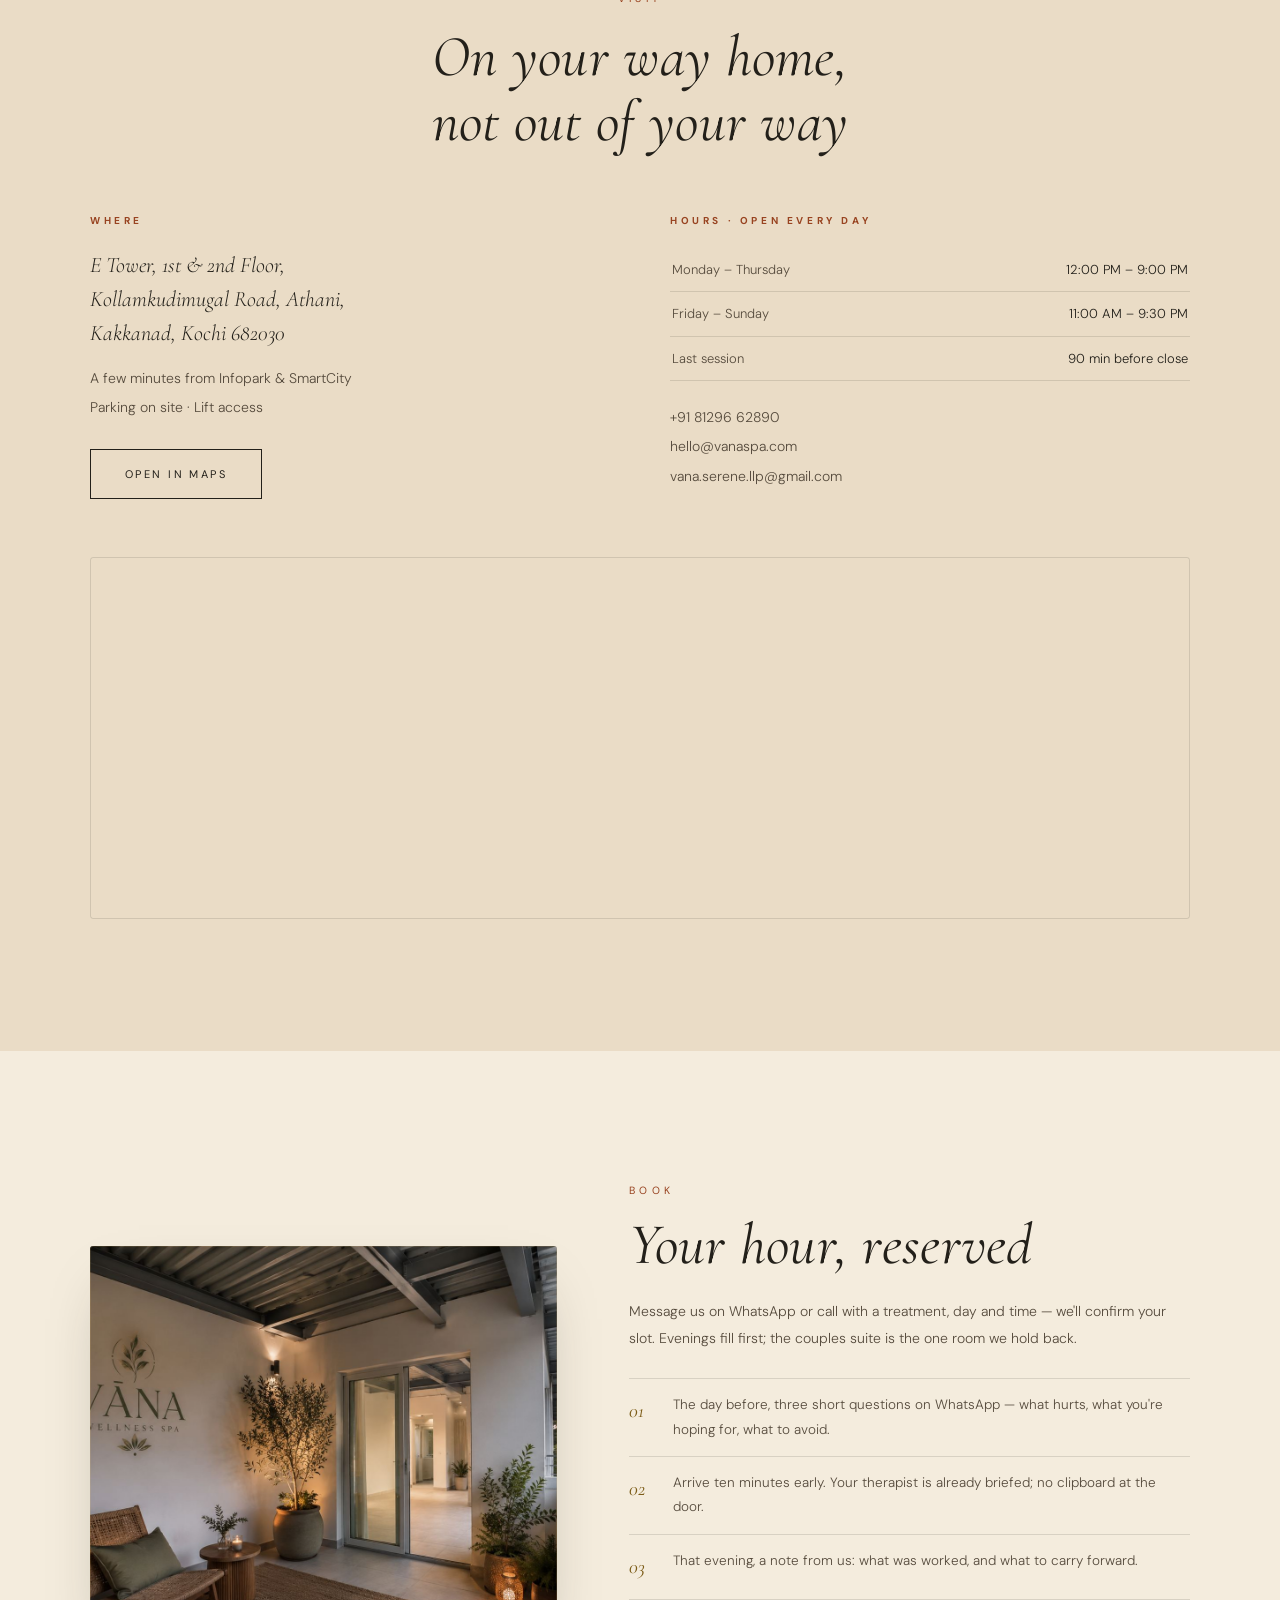
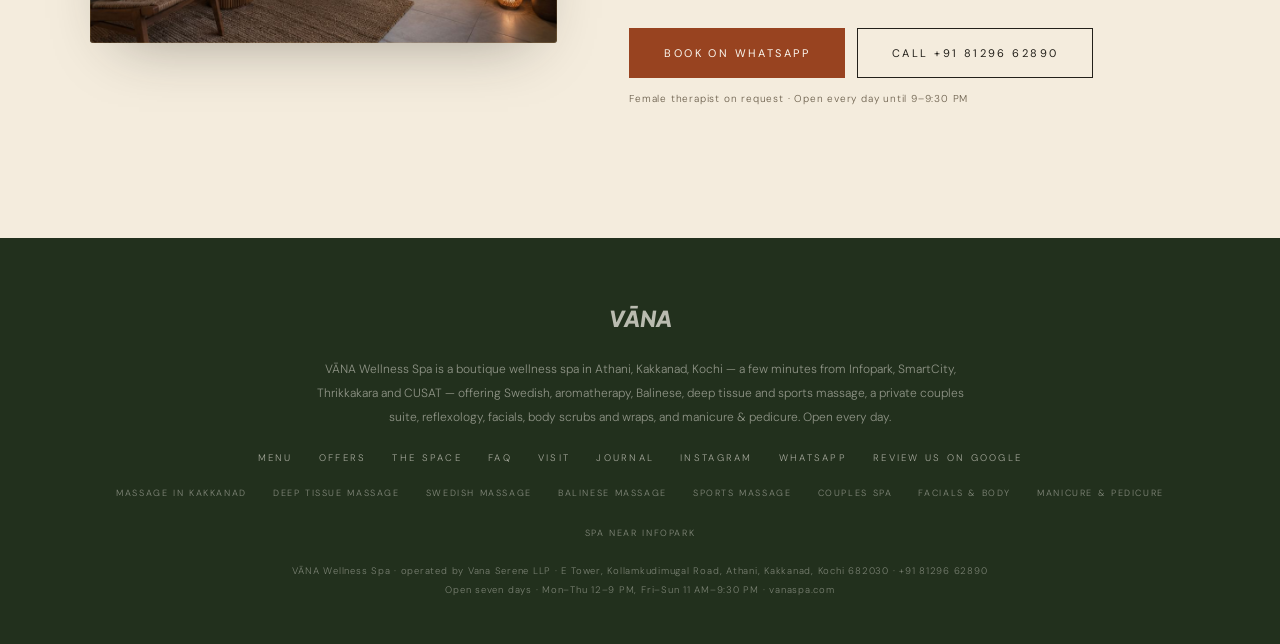
==== commit 1e42ecb4: "Merge remote-tracking branch 'origin/main' into claude/upbeat-maxwell-unzvql" ====
--- a/index.html
+++ b/index.html
@@ -3,7 +3,7 @@
 <head>
 
 <!-- ═══════════════════════════════════════════════
-  VĀNA — full site · open since 18 September 2026 · v5 "Last Light"
+  VĀNA — full site · v5 "Last Light"
   Warm golden-hour editorial redesign
 ═══════════════════════════════════════════════ -->
 <meta charset="UTF-8">
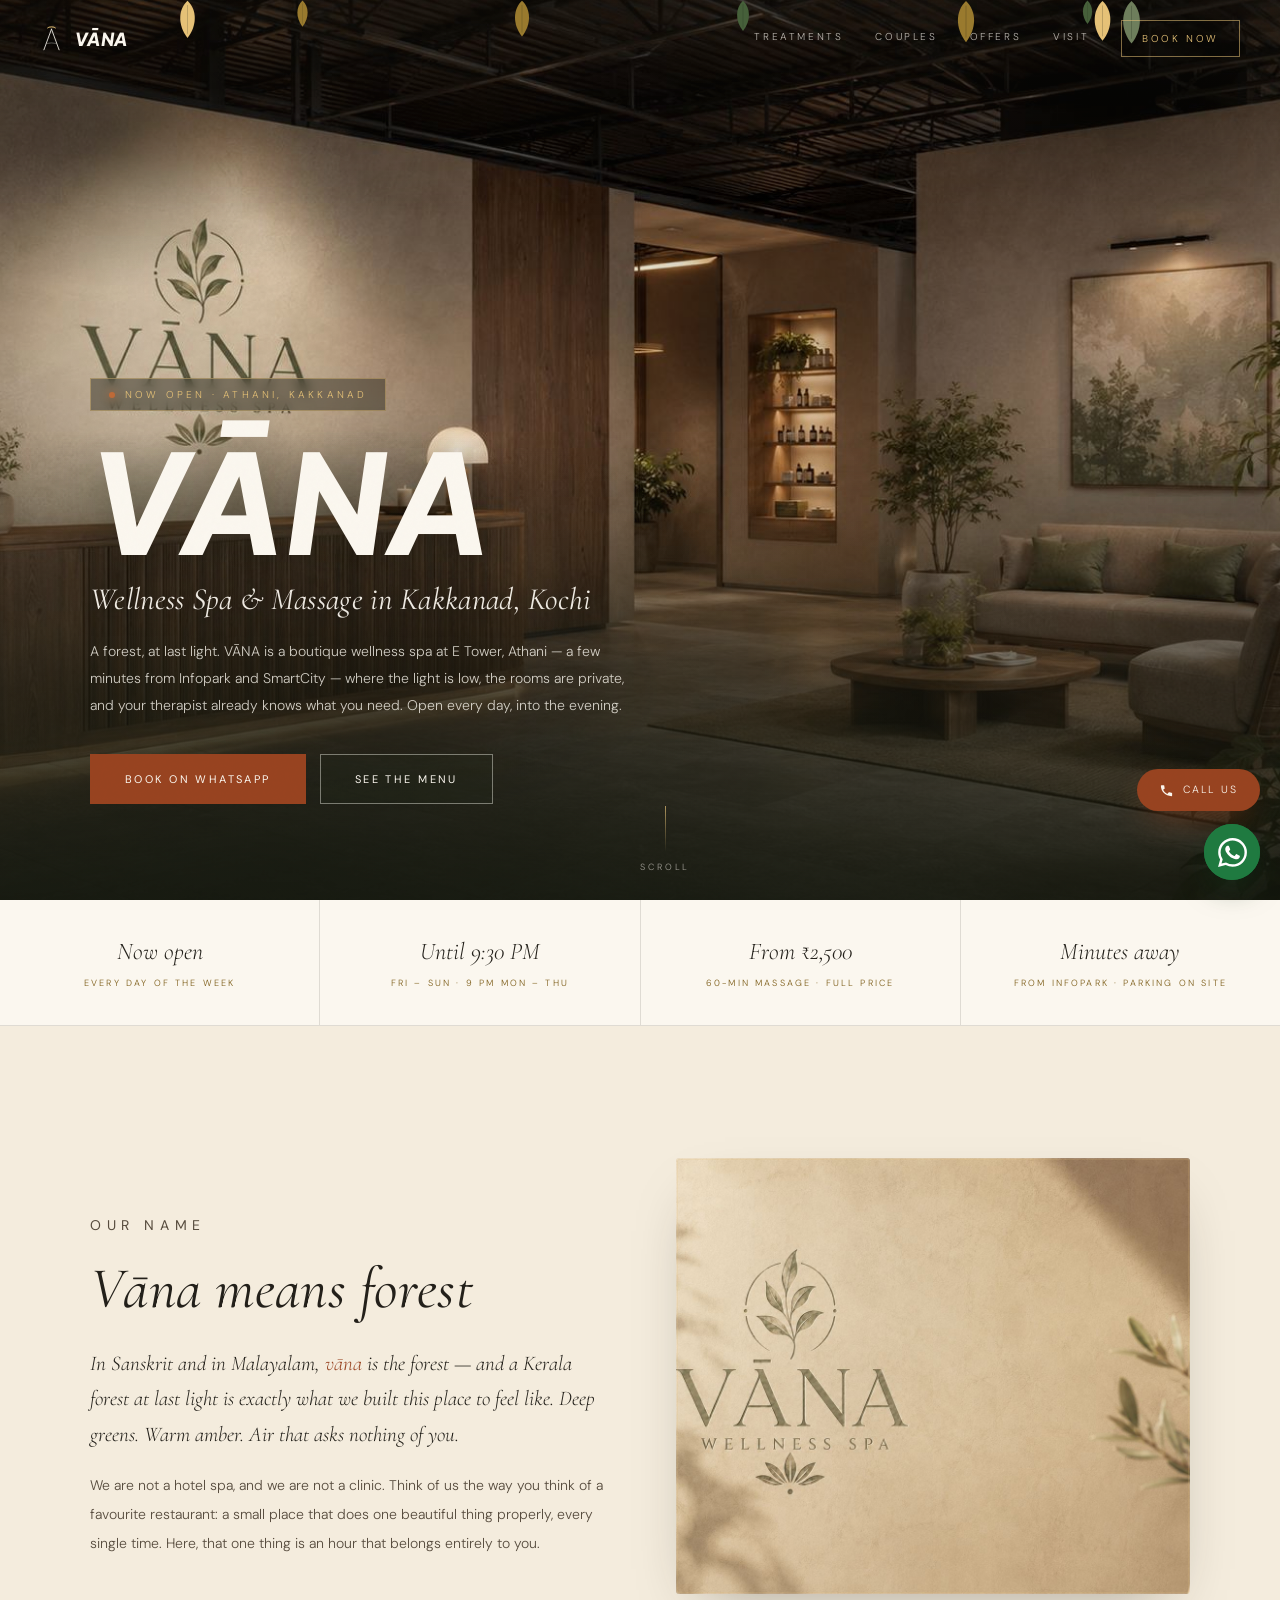
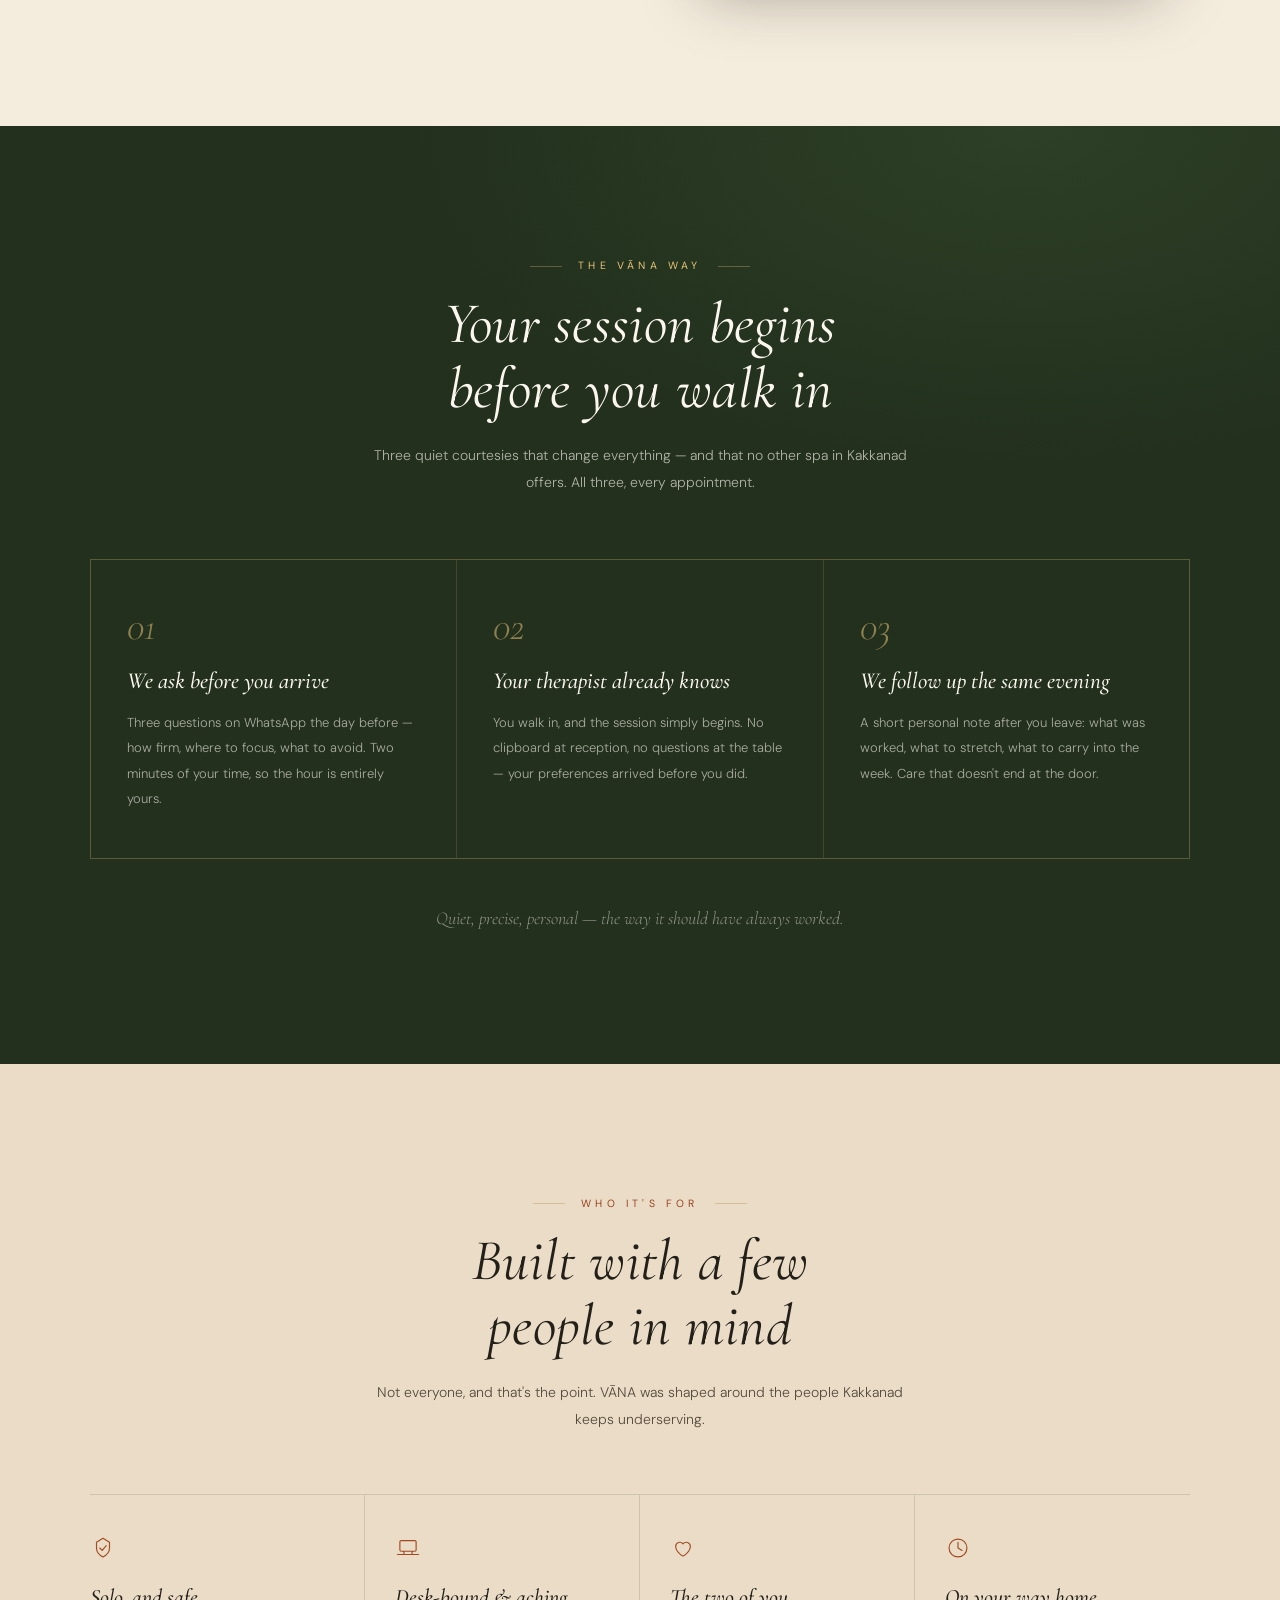
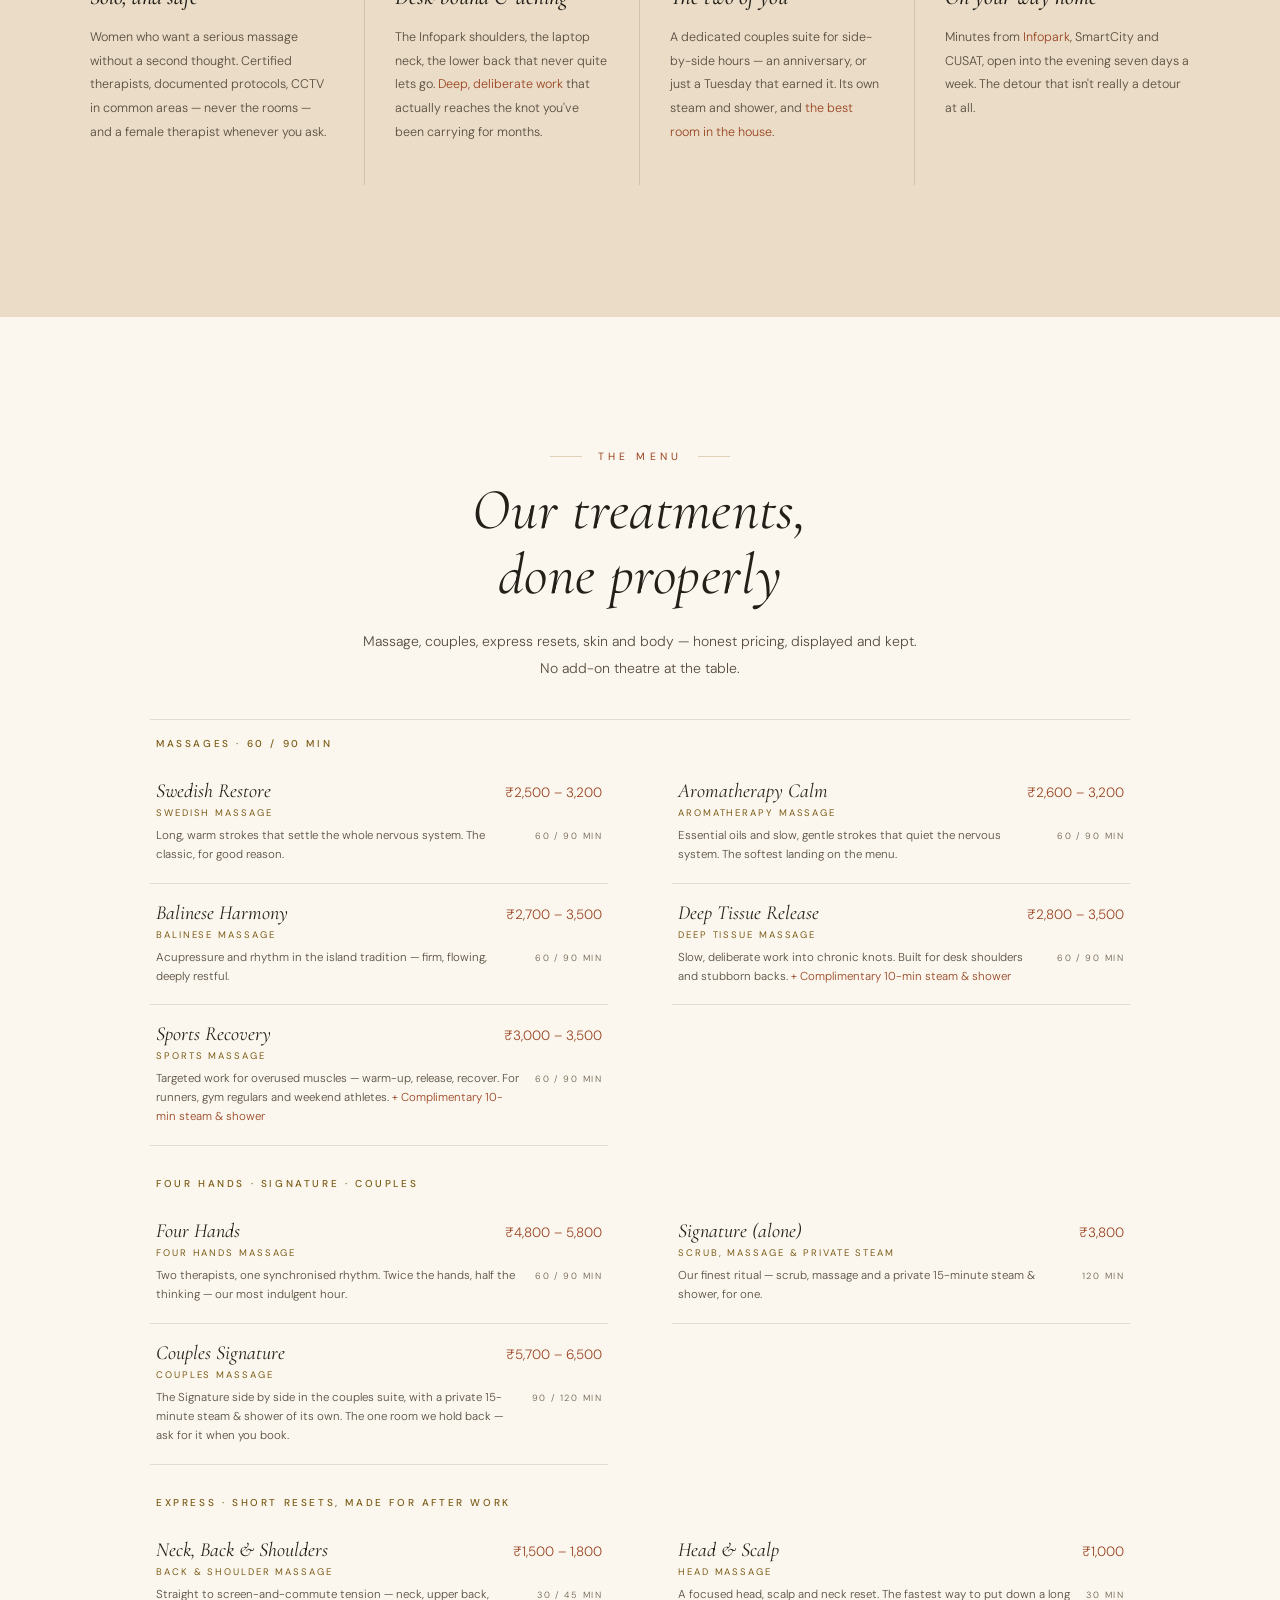
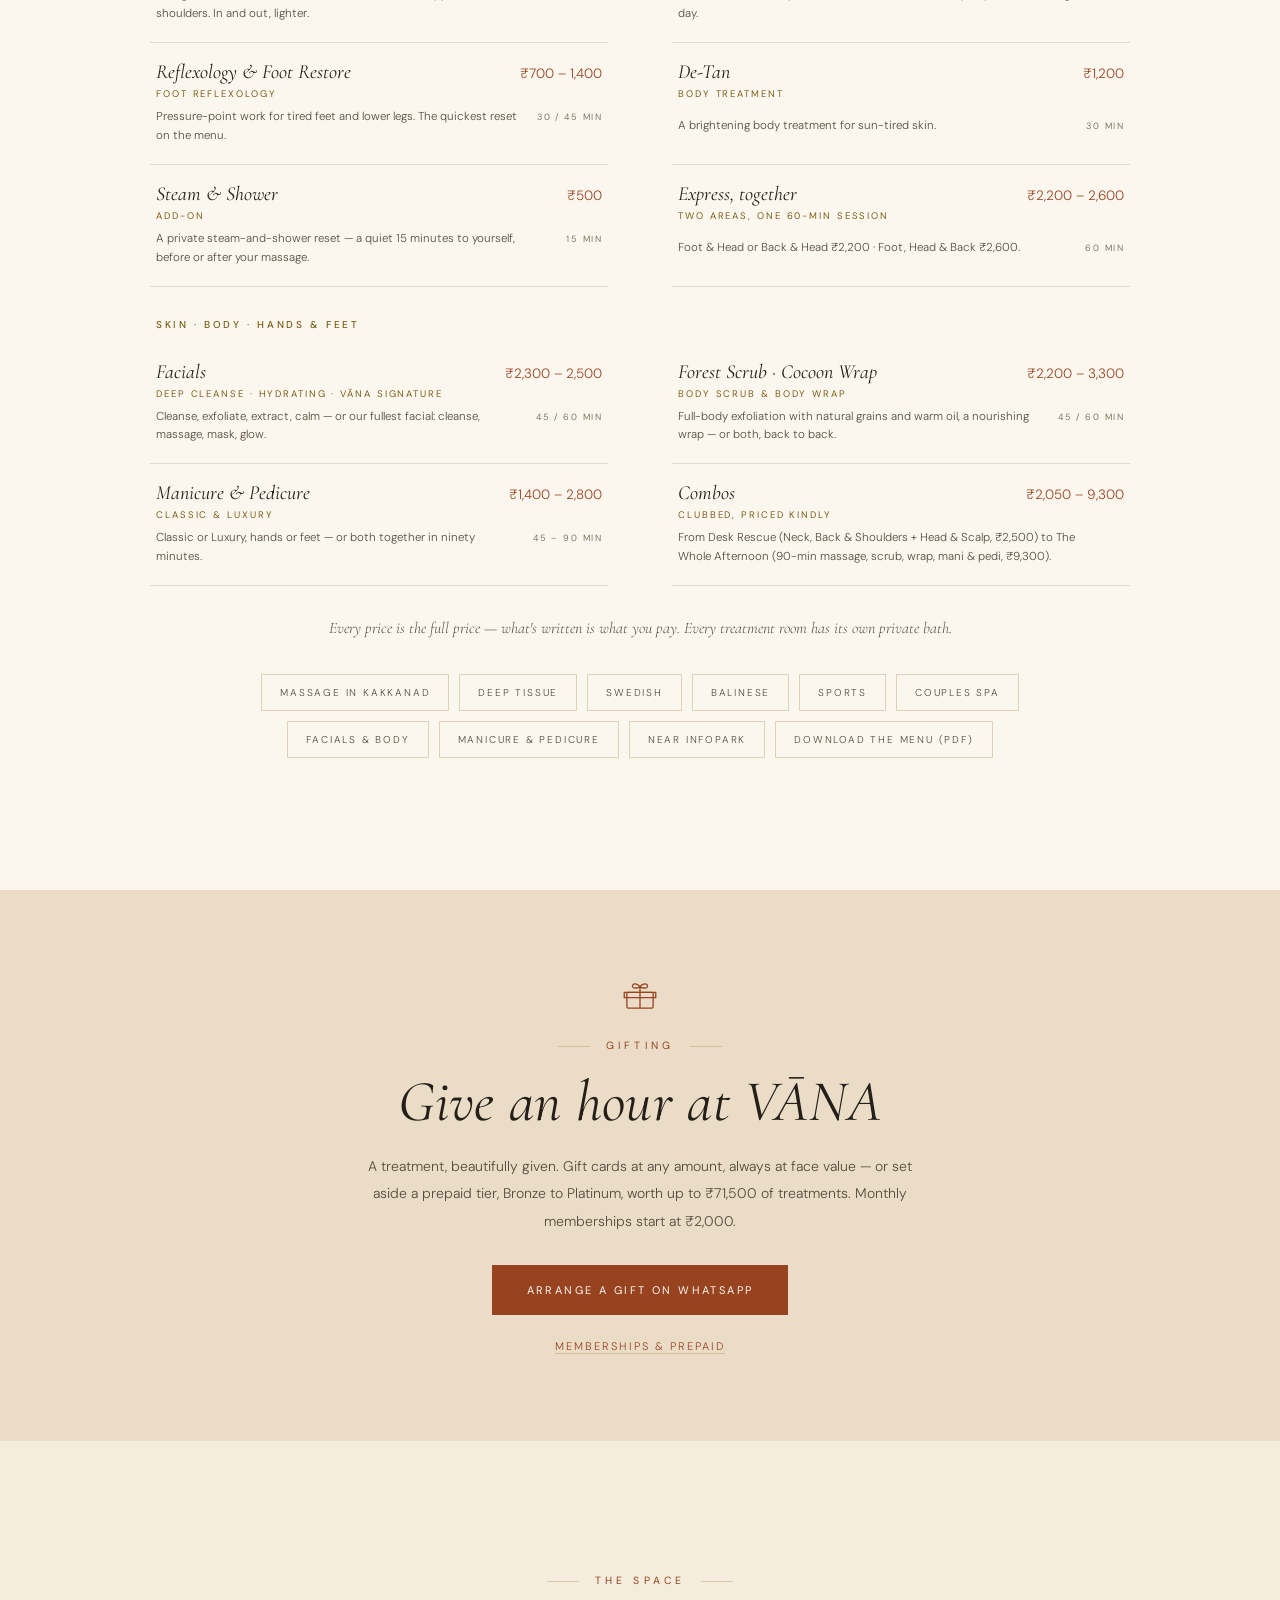
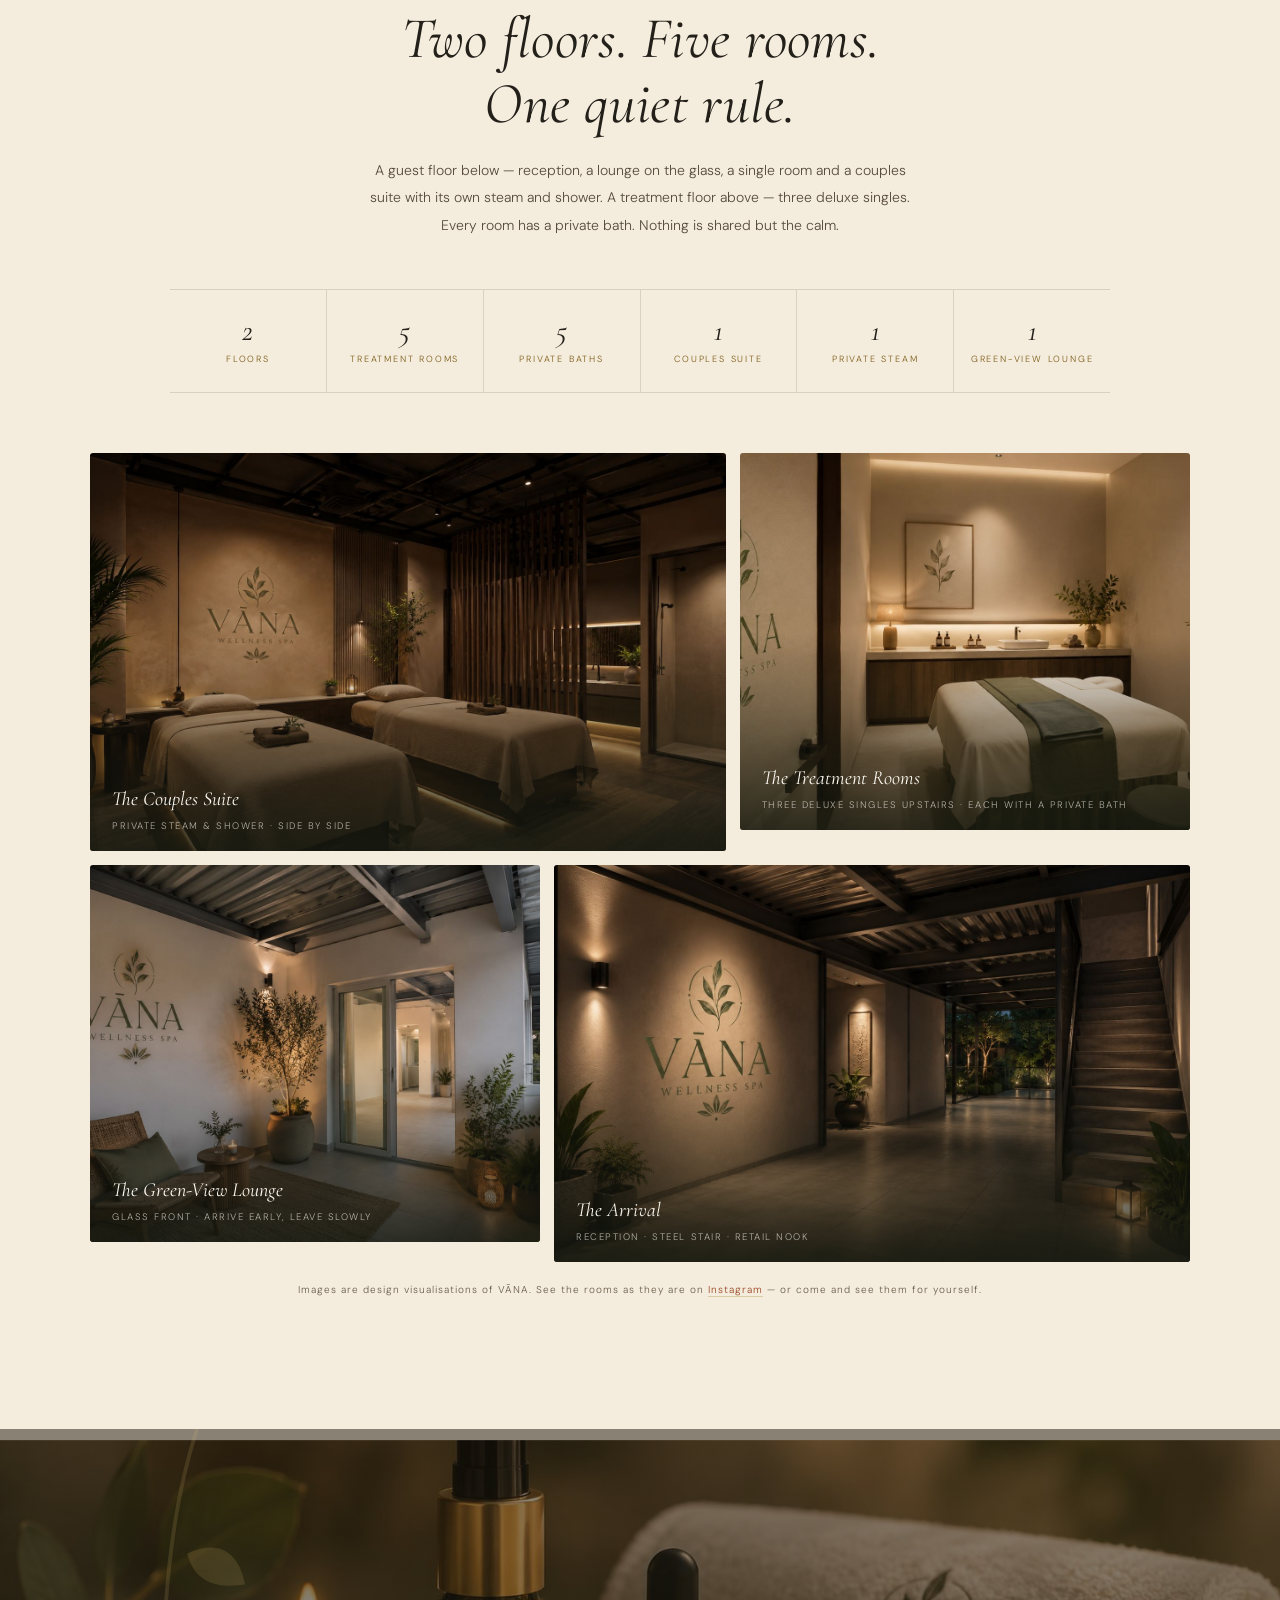
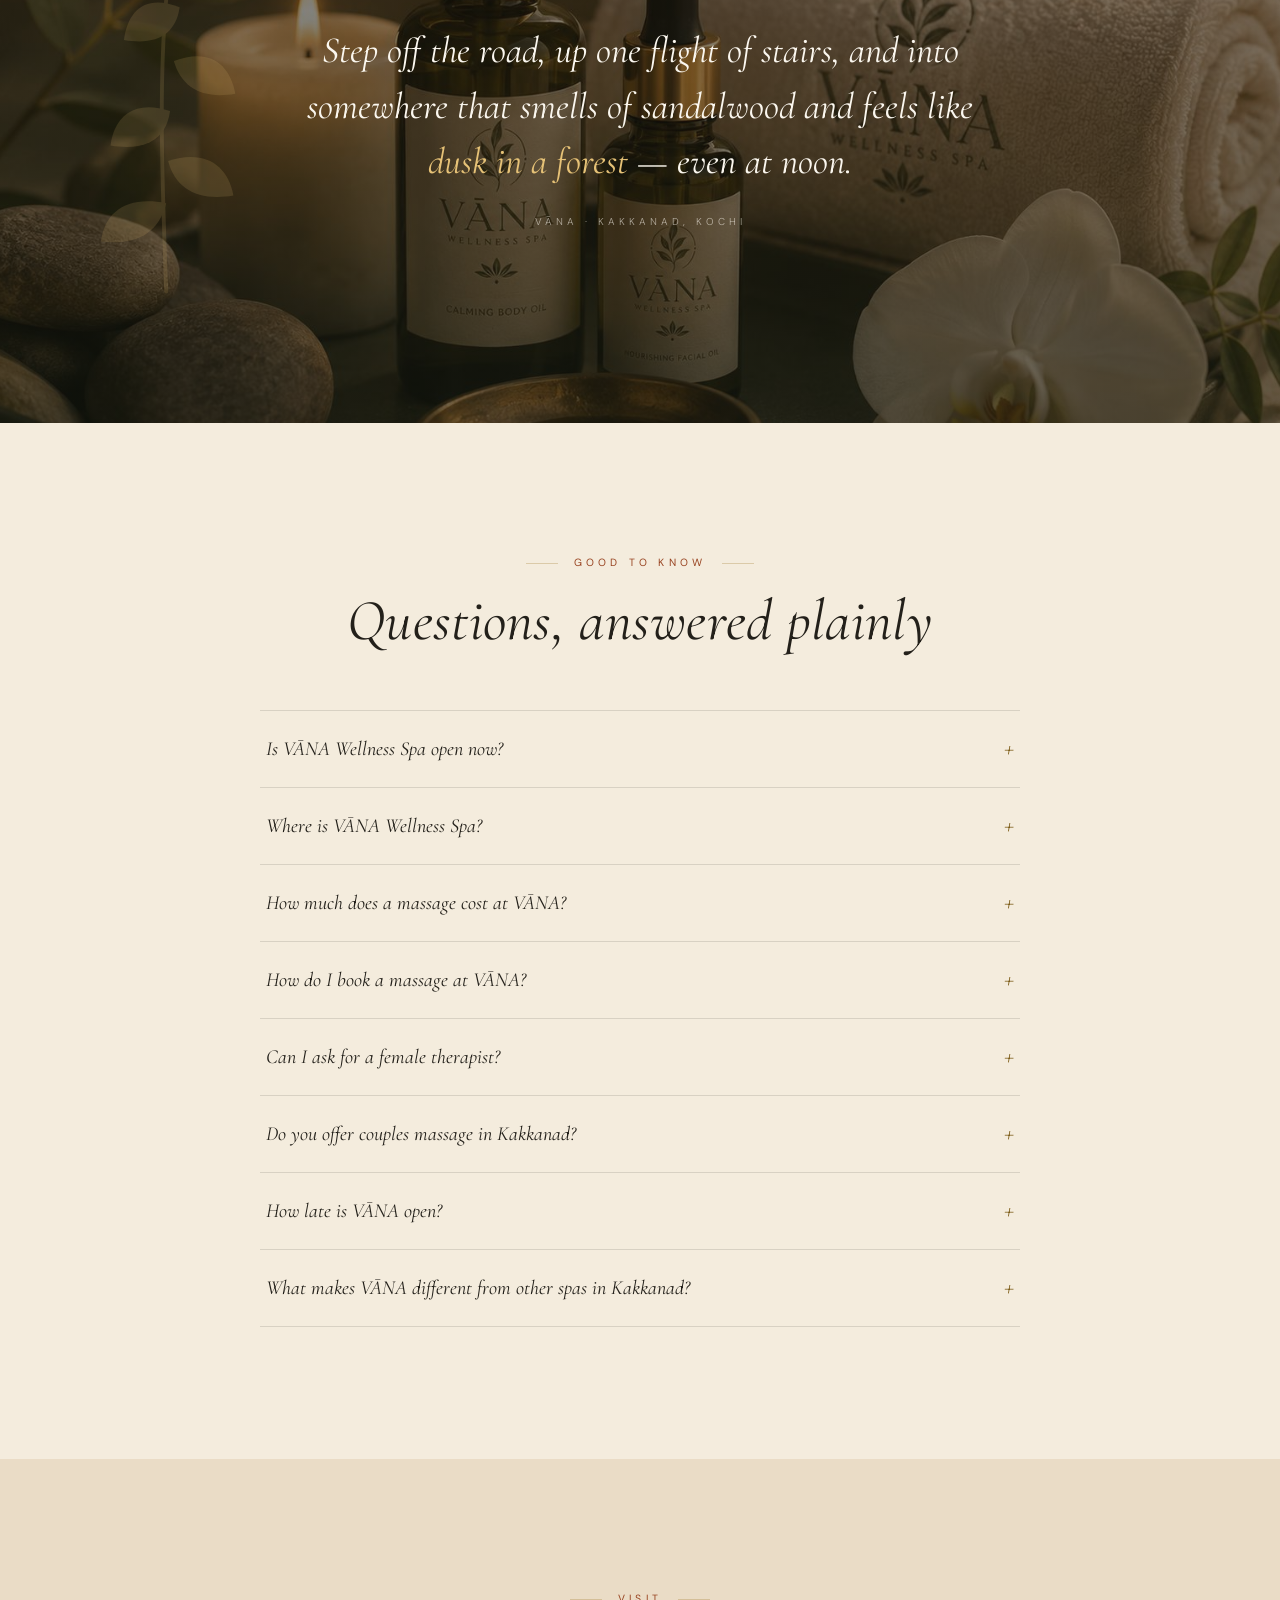
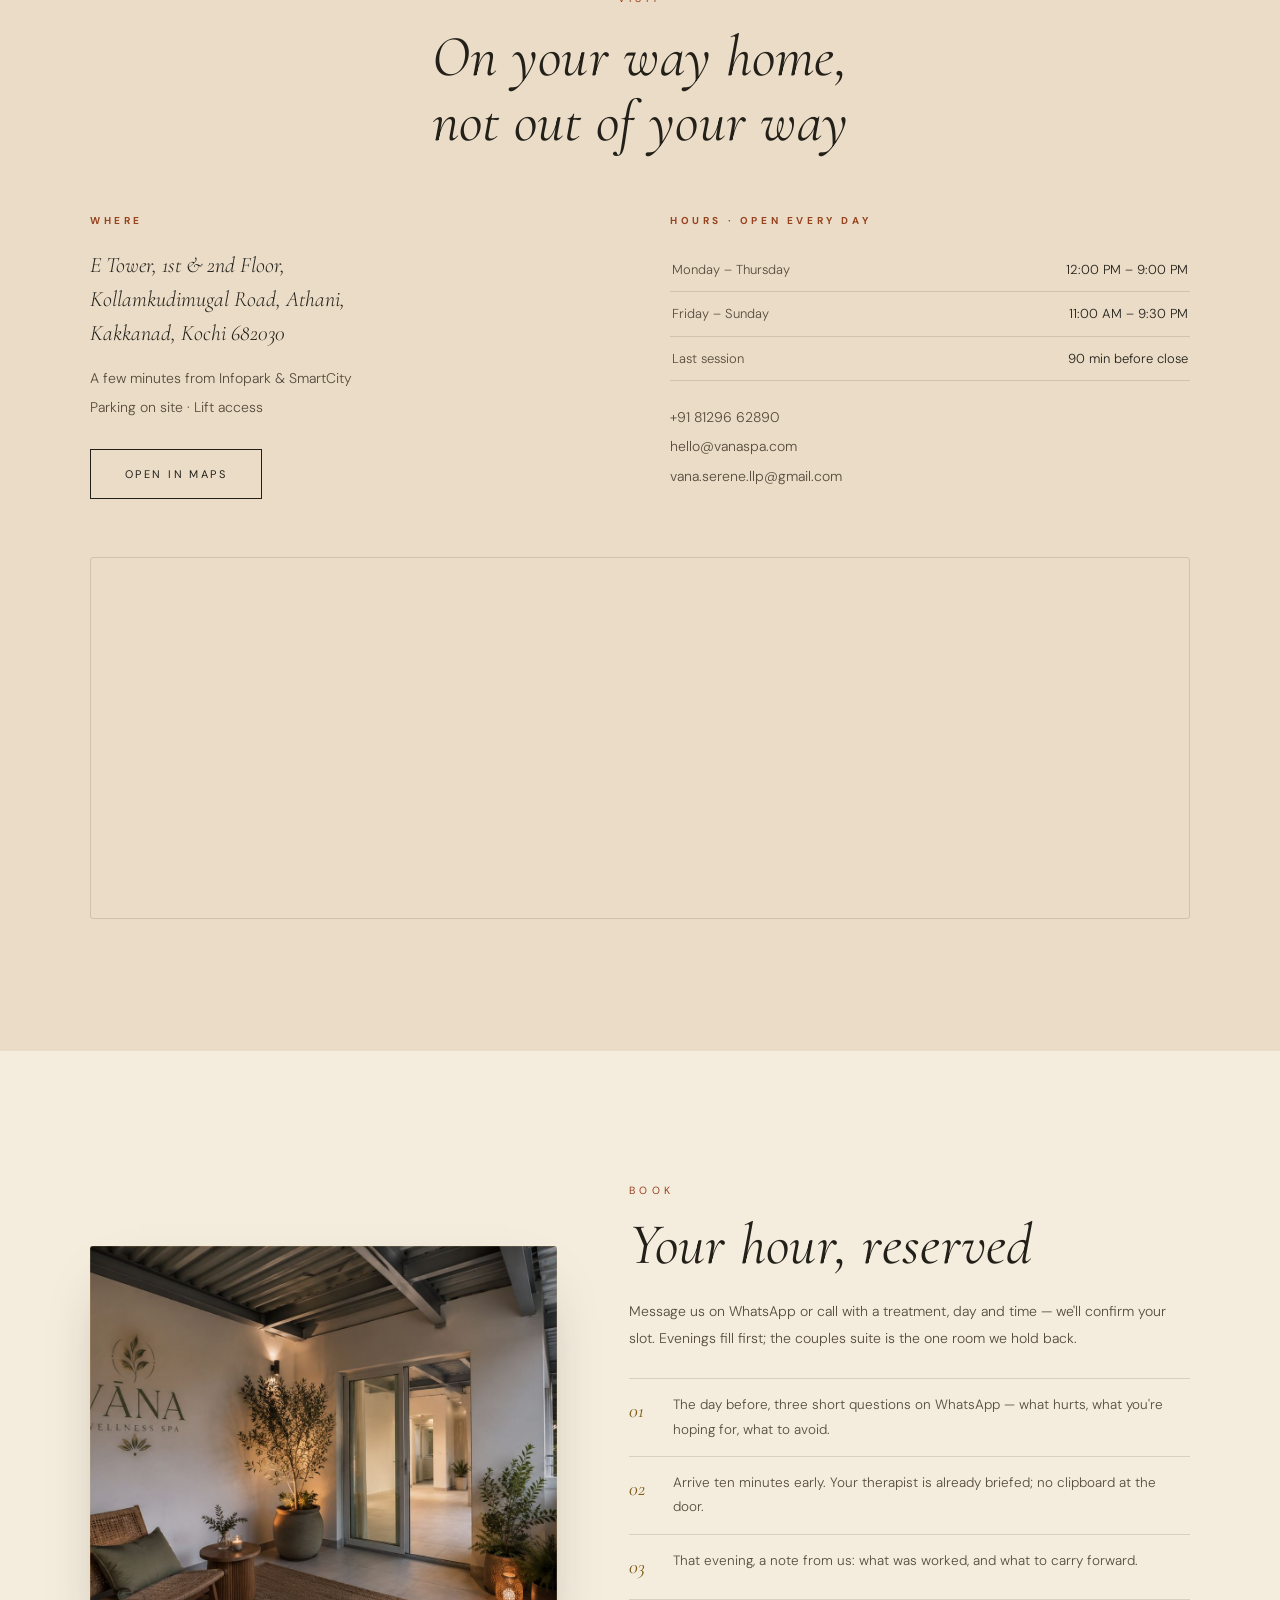
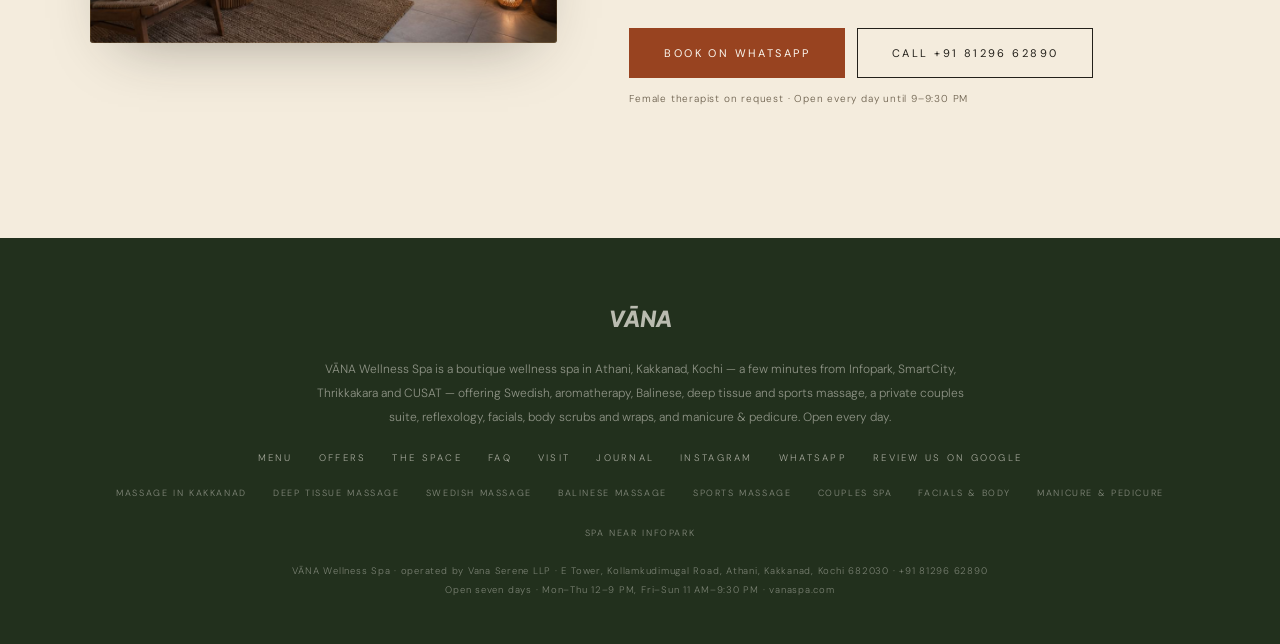
==== commit 3b101e10: "Make small text readable on phones On screens up to 780px wide, no text renders below 12px any more:" ====
--- a/index.html
+++ b/index.html
@@ -1009,6 +1009,7 @@
 .book-list b{font-family:var(--serif);font-style:italic;font-weight:400;font-size:20px;color:var(--gold)}
 .book-ctas{display:flex;gap:12px;flex-wrap:wrap;margin-top:28px}
 .foot-links.small a{font-size:9px;letter-spacing:.18em;color:rgba(251,247,239,.45)}
+.more-link{font-size:11px;letter-spacing:.18em;text-transform:uppercase;color:var(--terra);border-bottom:1px solid var(--hair-gold)}
 
 @media(max-width:780px){
   .head-nav{display:none}
@@ -1019,6 +1020,21 @@
   .fa-pill{padding:12px 17px;font-size:10px;letter-spacing:.16em}
   .hero-leaf{opacity:.4}
   .botanical{opacity:.08 !important}
+}
+
+/* Mobile readability: no text below 12px on phones.
+   Uppercase labels go to 12px with tighter tracking; reading text to 14px. */
+@media(max-width:780px){
+  .eyebrow,.hero-eyebrow,.scroll-cue,.strip-small,.tx-group,.tx-time,.tx-kind,
+  .space-status,.space-specs .l,.g-cap p,.brand-quote .a,.visit-block h3,
+  .offer-card .word,.mm-foot,.foot-links a,.foot-links.small a,.more-link{font-size:12px;letter-spacing:.14em}
+  .btn,.wa-btn,.tx-links a,.mobile-menu .mm-cta,.fa-pill{font-size:13px;letter-spacing:.14em}
+  .tx-desc,.way-card p,.who-card p,.offer-card p,.faq-a p,.hours-row,.foot-about{font-size:14px}
+  .render-note,.notify-note,.offer-foot,.foot-legal{font-size:13px;letter-spacing:.04em}
+  .tx-price,.book-list li{font-size:15px}
+  /* give the larger text room: slimmer side gutters, duration under the description */
+  .sect{padding-left:22px;padding-right:22px}
+  .tx-meta{flex-direction:column;gap:6px}
 }
 </style>
 </head>
@@ -1338,7 +1354,7 @@
     <h2 class="title" style="margin-top:16px">Give an hour at VĀNA</h2>
     <p class="sub">A treatment, beautifully given. Gift cards at any amount, always at face value — or set aside a prepaid tier, Bronze to Platinum, worth up to ₹71,500 of treatments. Monthly memberships start at ₹2,000.</p>
     <a class="btn btn-primary" href="https://wa.me/918129662890?text=Hi%2C%20I%27d%20like%20to%20arrange%20a%20V%C4%80NA%20gift%20card." target="_blank" rel="noopener noreferrer">Arrange a Gift on WhatsApp</a>
-    <p style="margin-top:18px"><a href="/offers/" style="font-size:11px;letter-spacing:.18em;text-transform:uppercase;color:var(--terra);border-bottom:1px solid var(--hair-gold)">Memberships &amp; prepaid</a></p>
+    <p style="margin-top:18px"><a class="more-link" href="/offers/">Memberships &amp; prepaid</a></p>
   </div>
 </section>
 
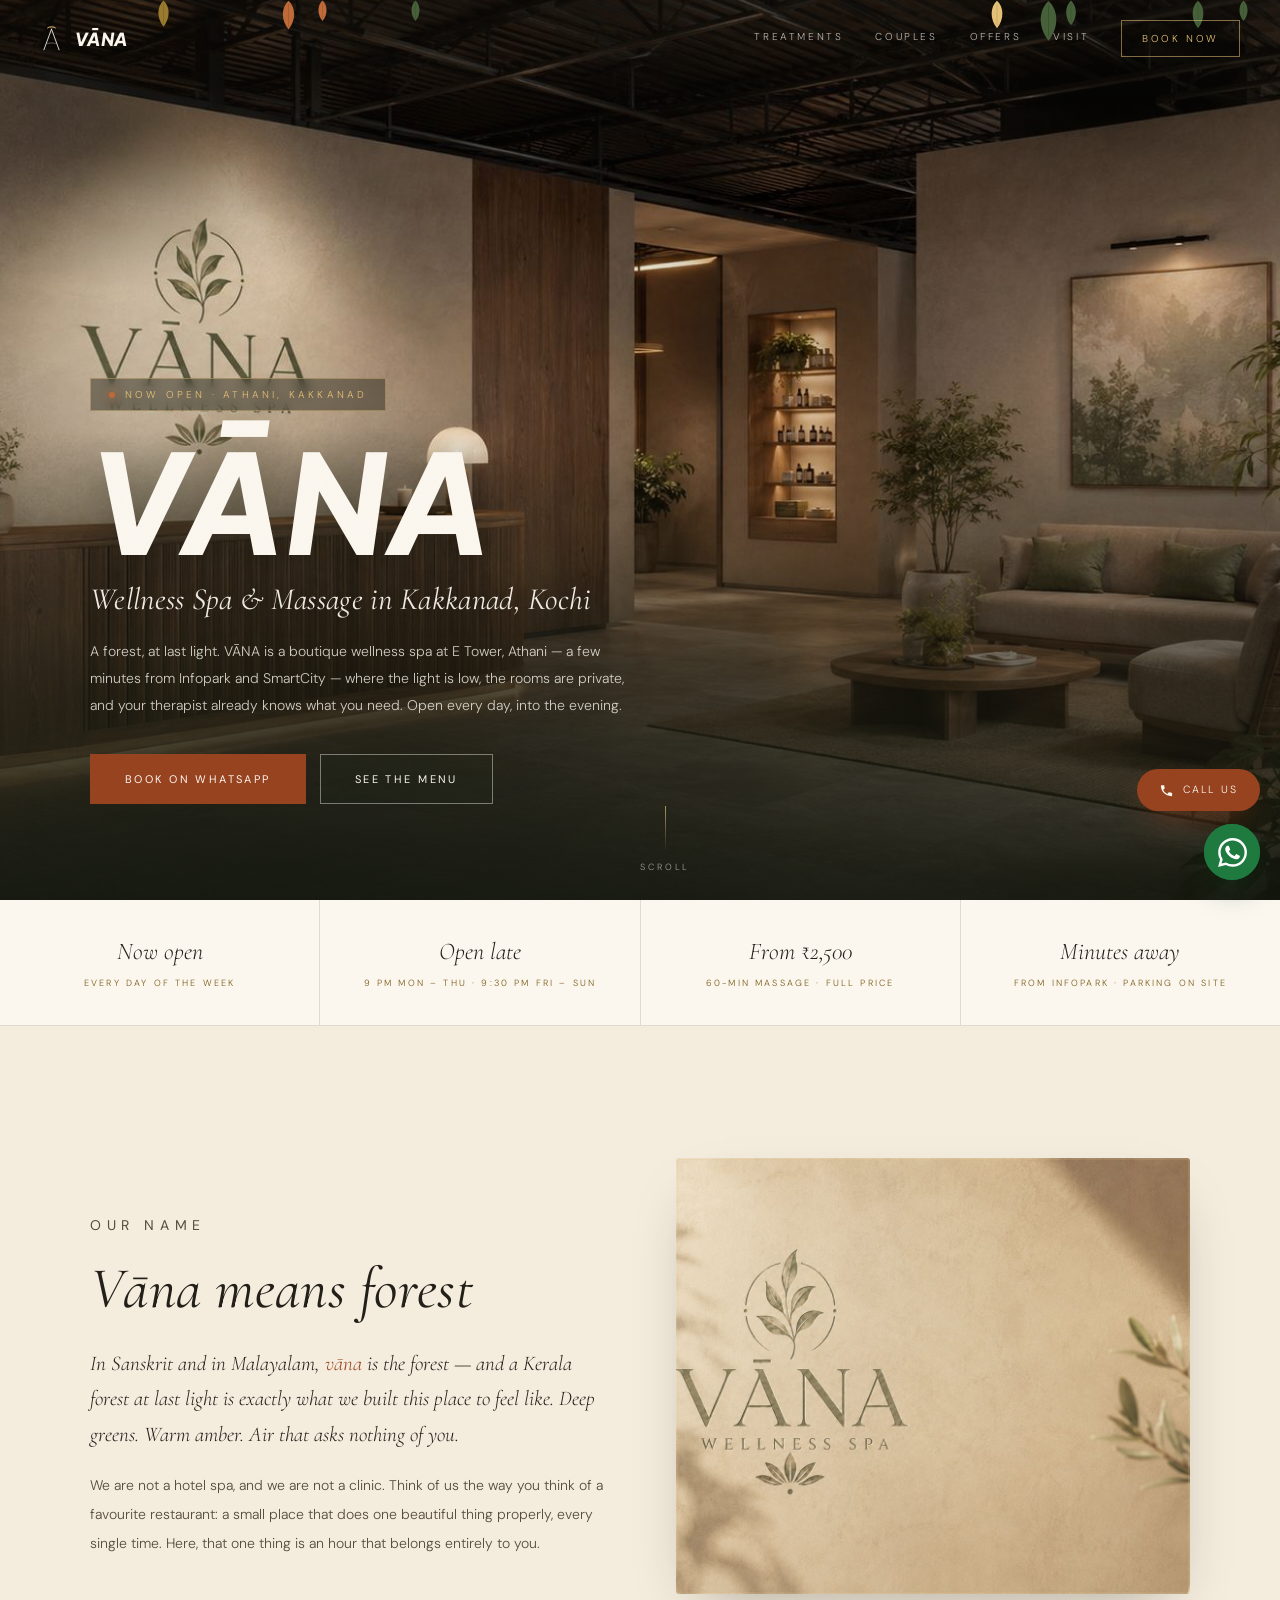
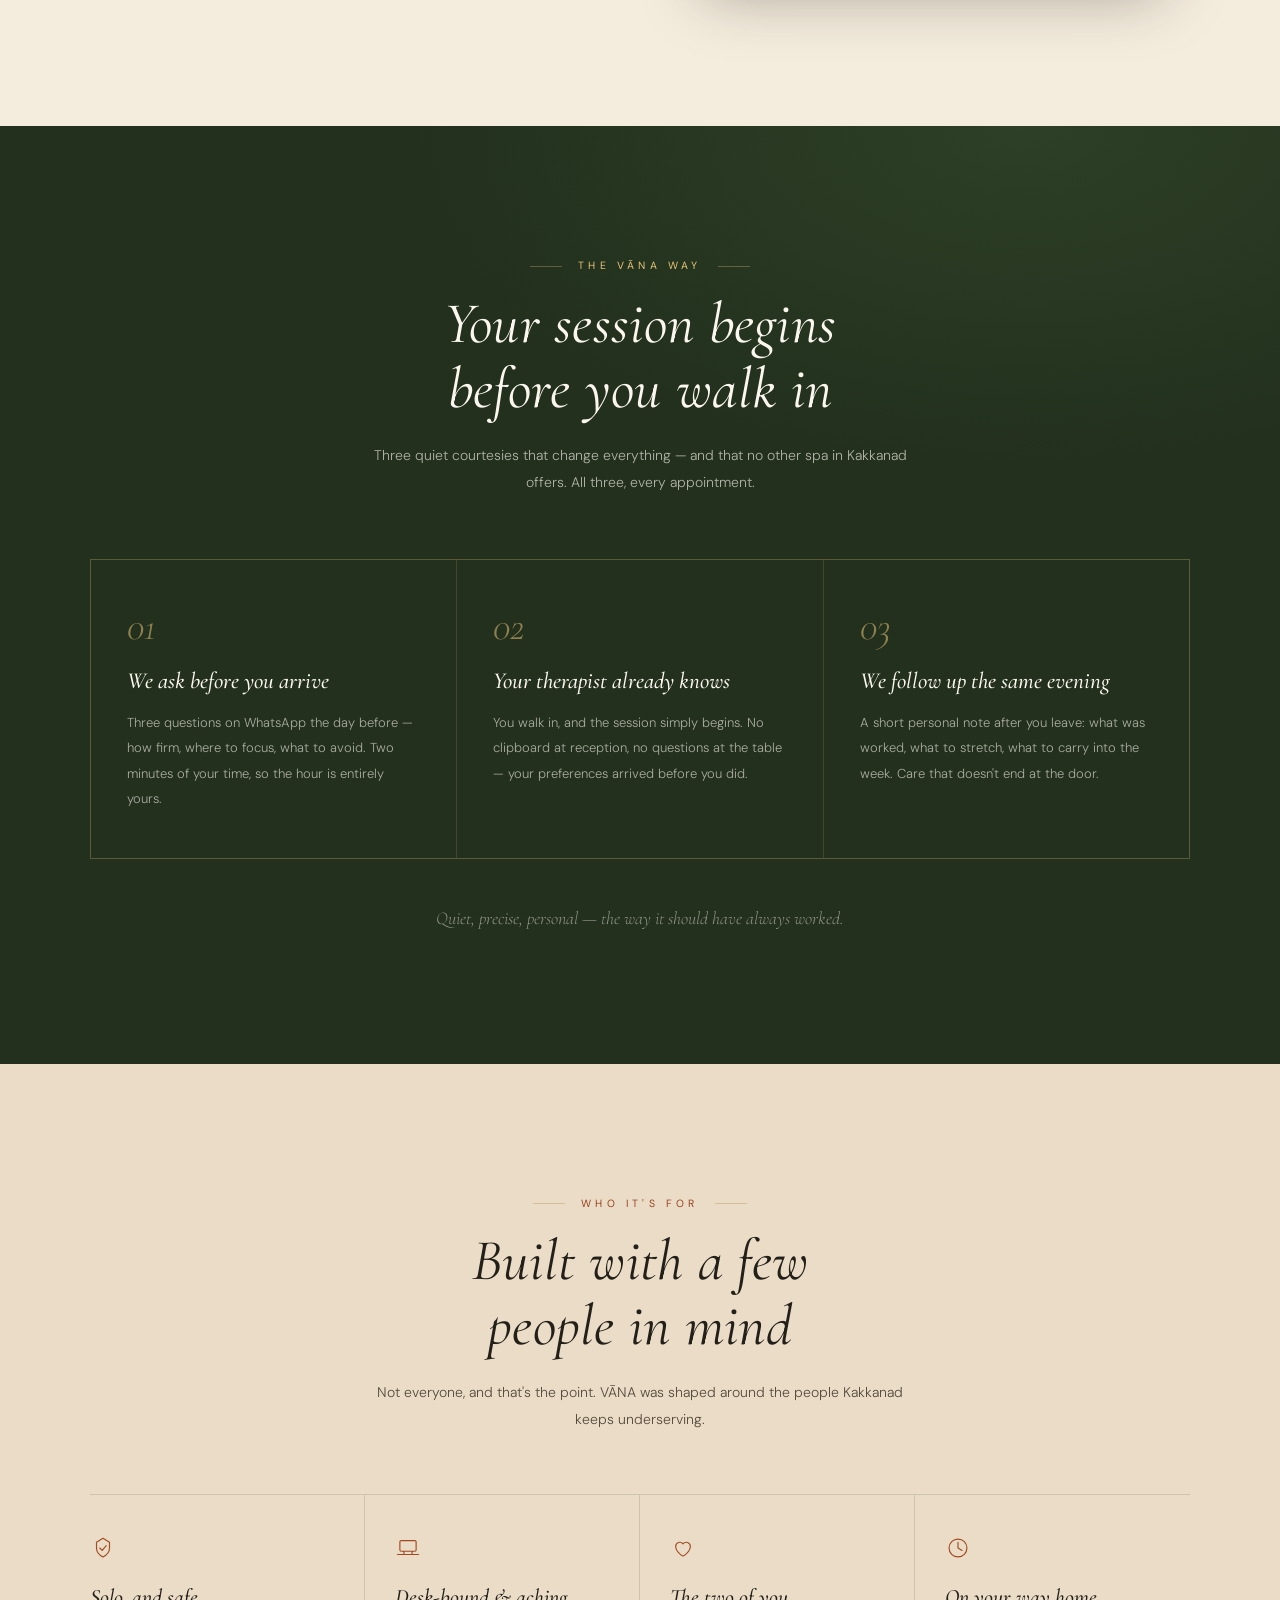
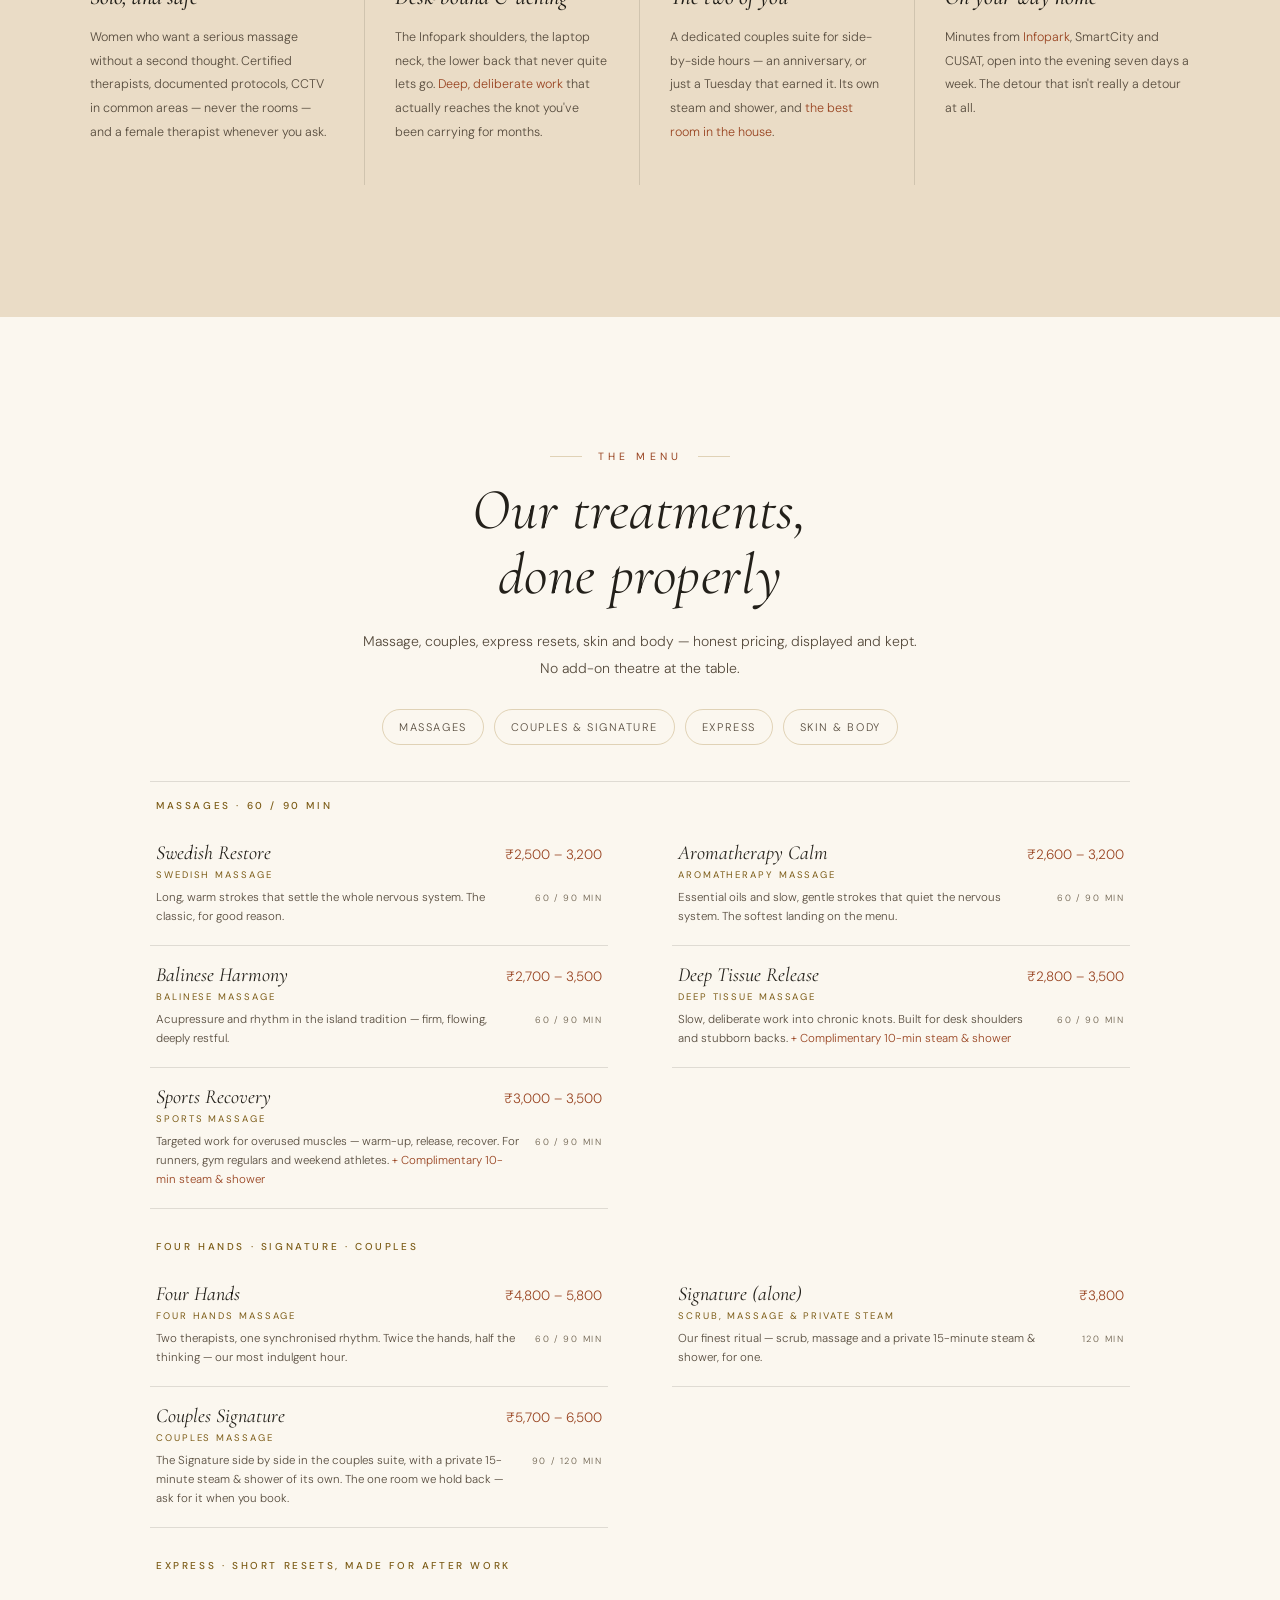
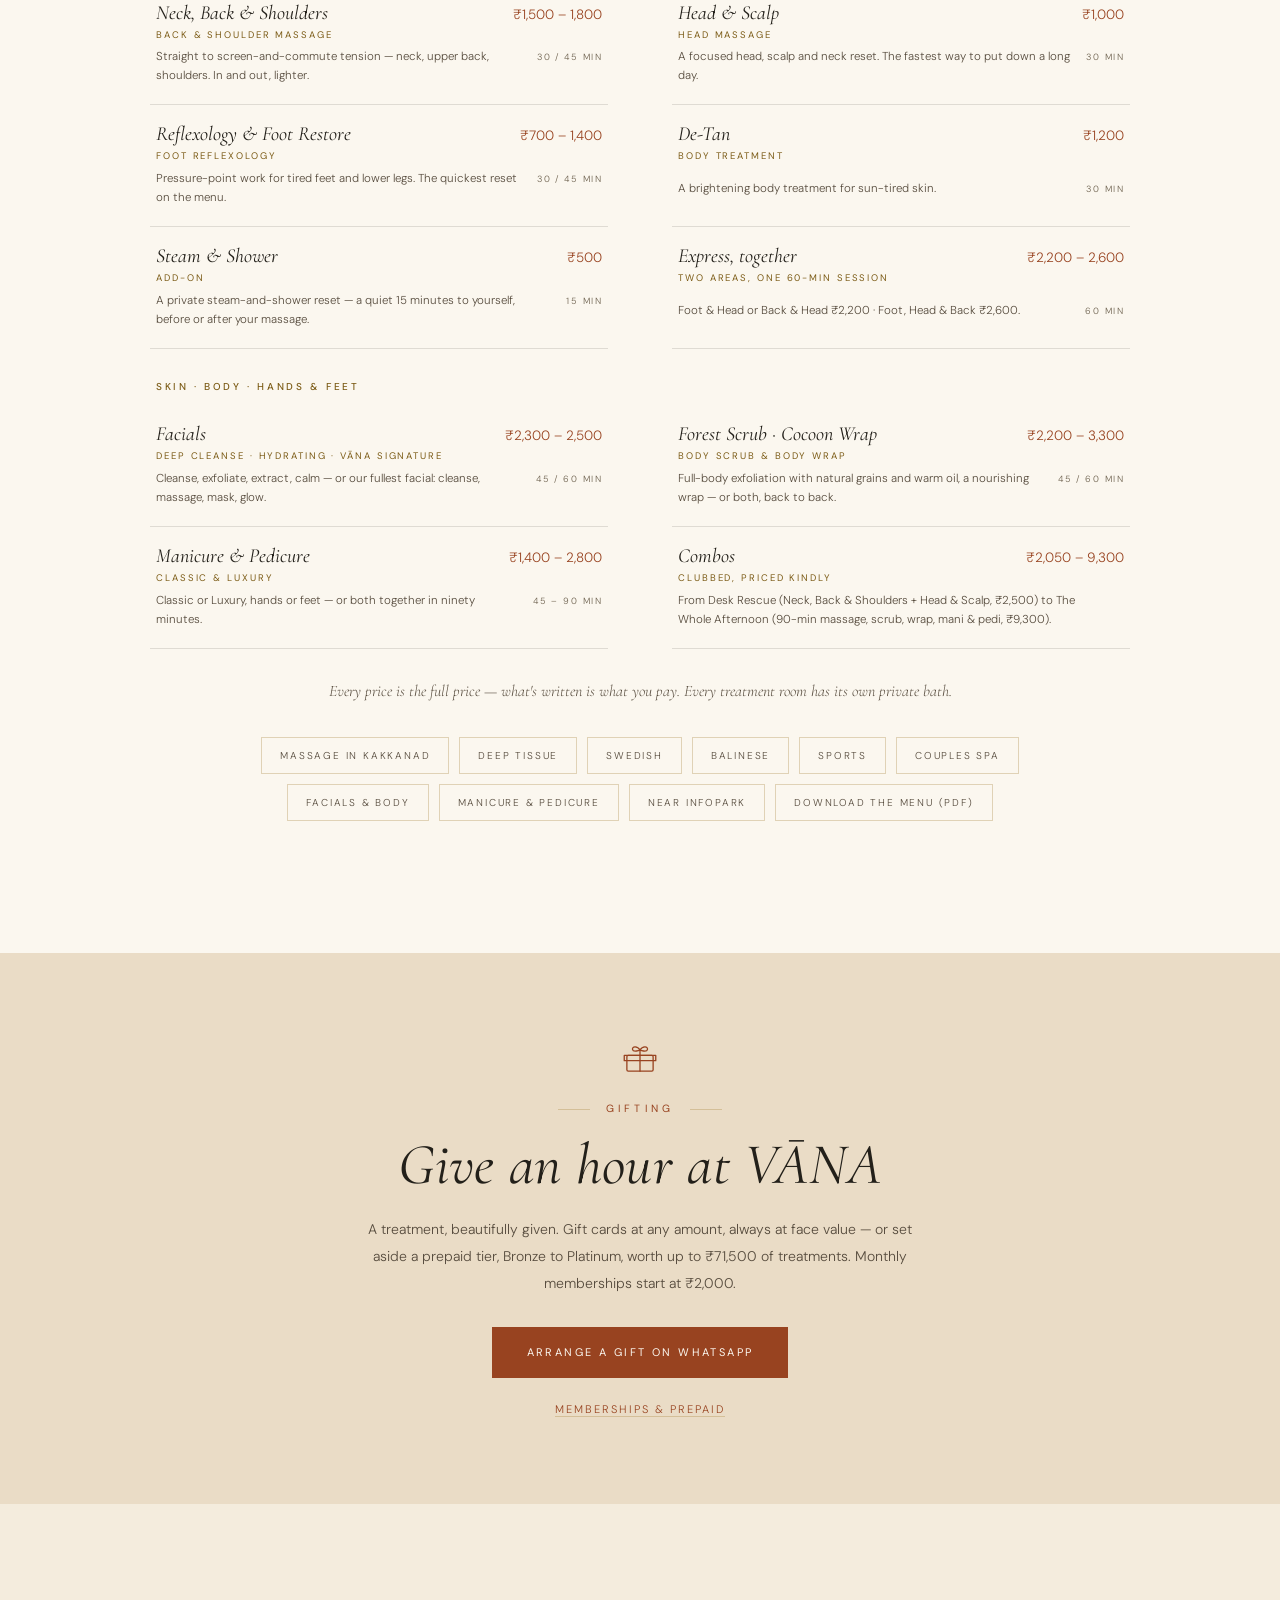
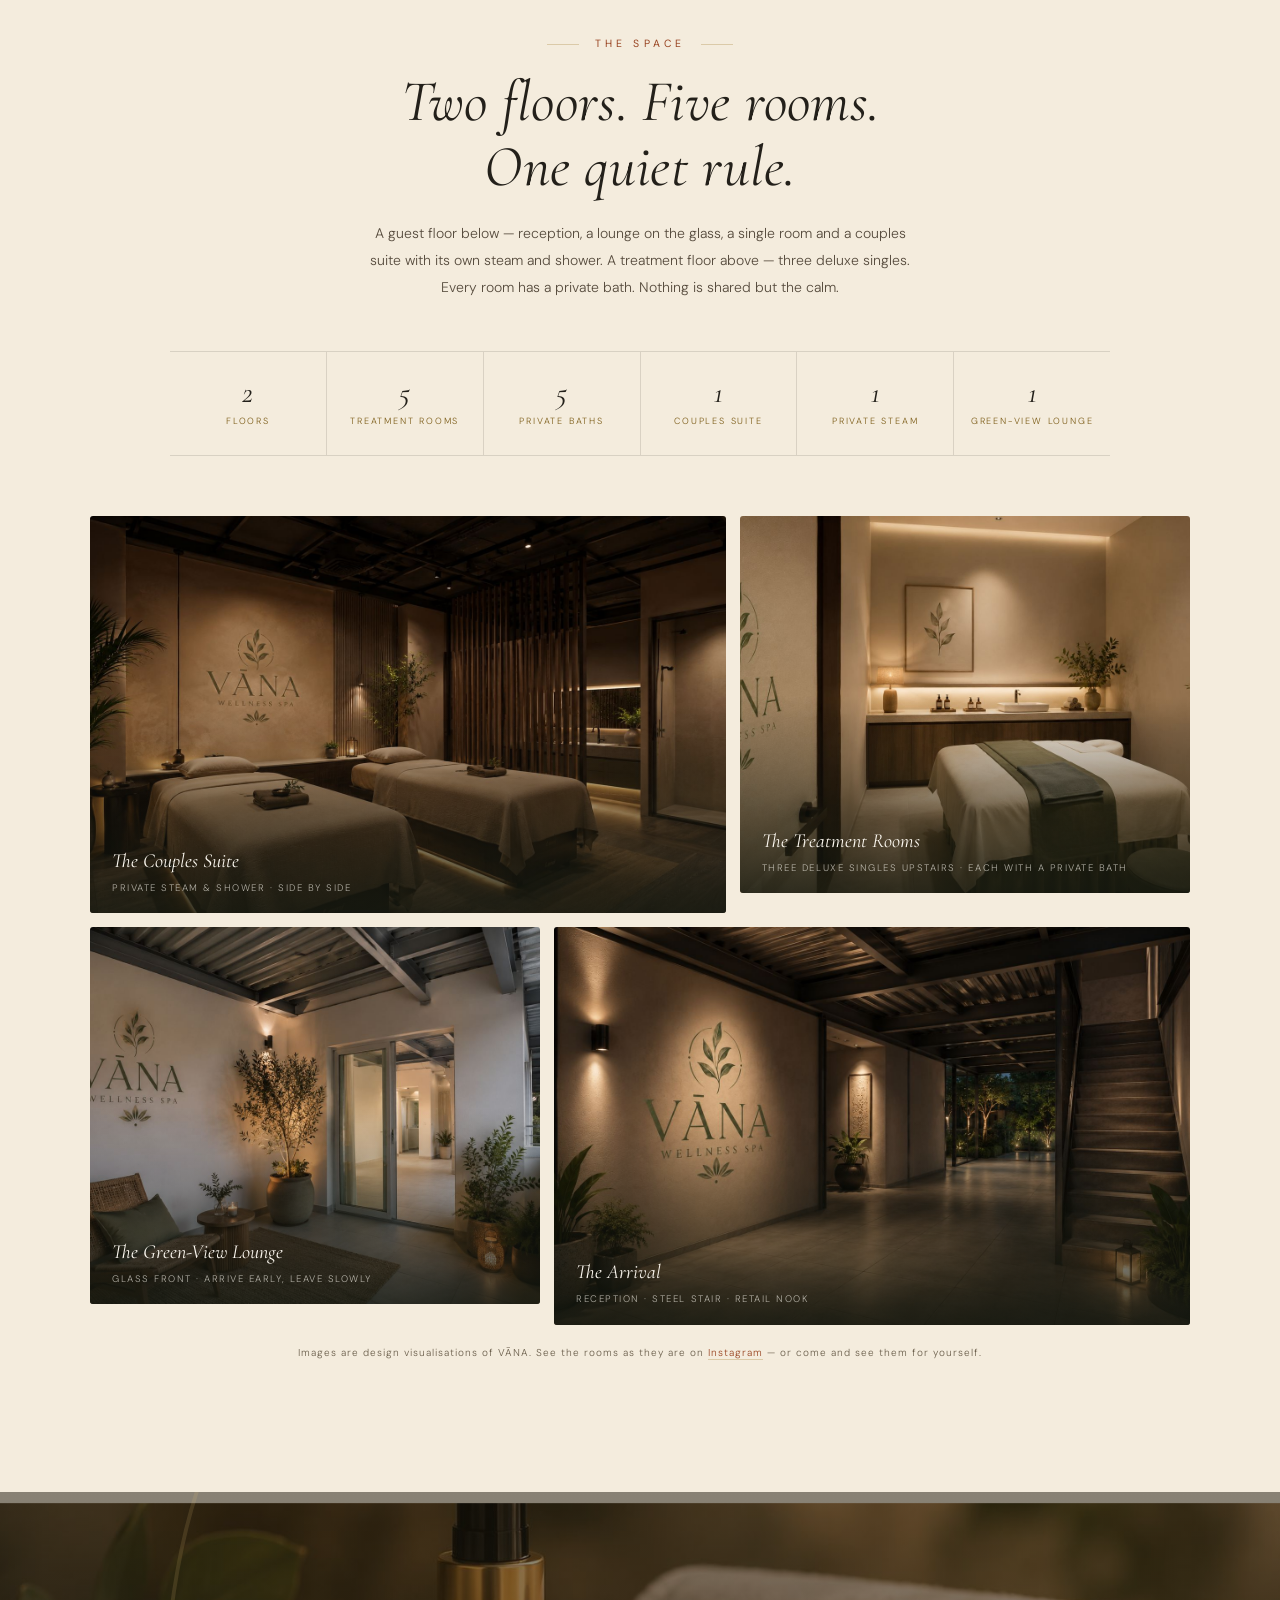
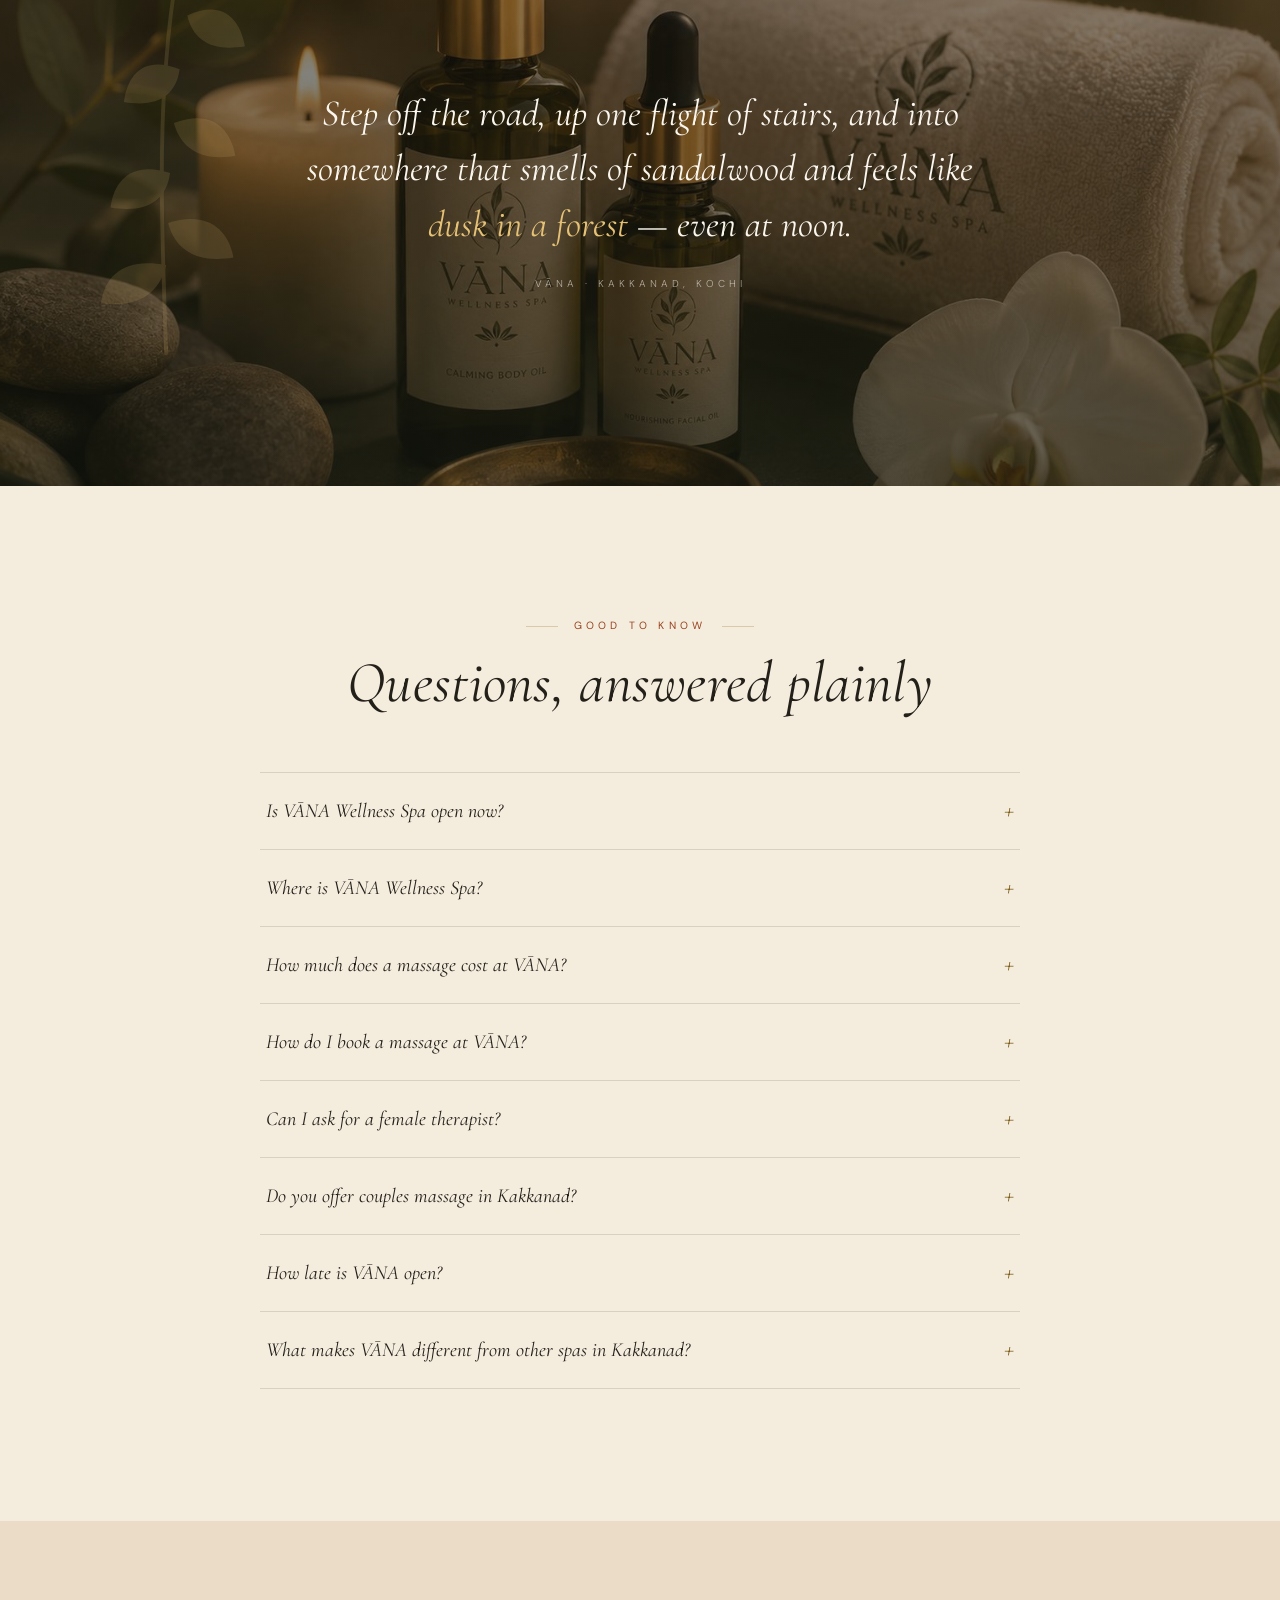
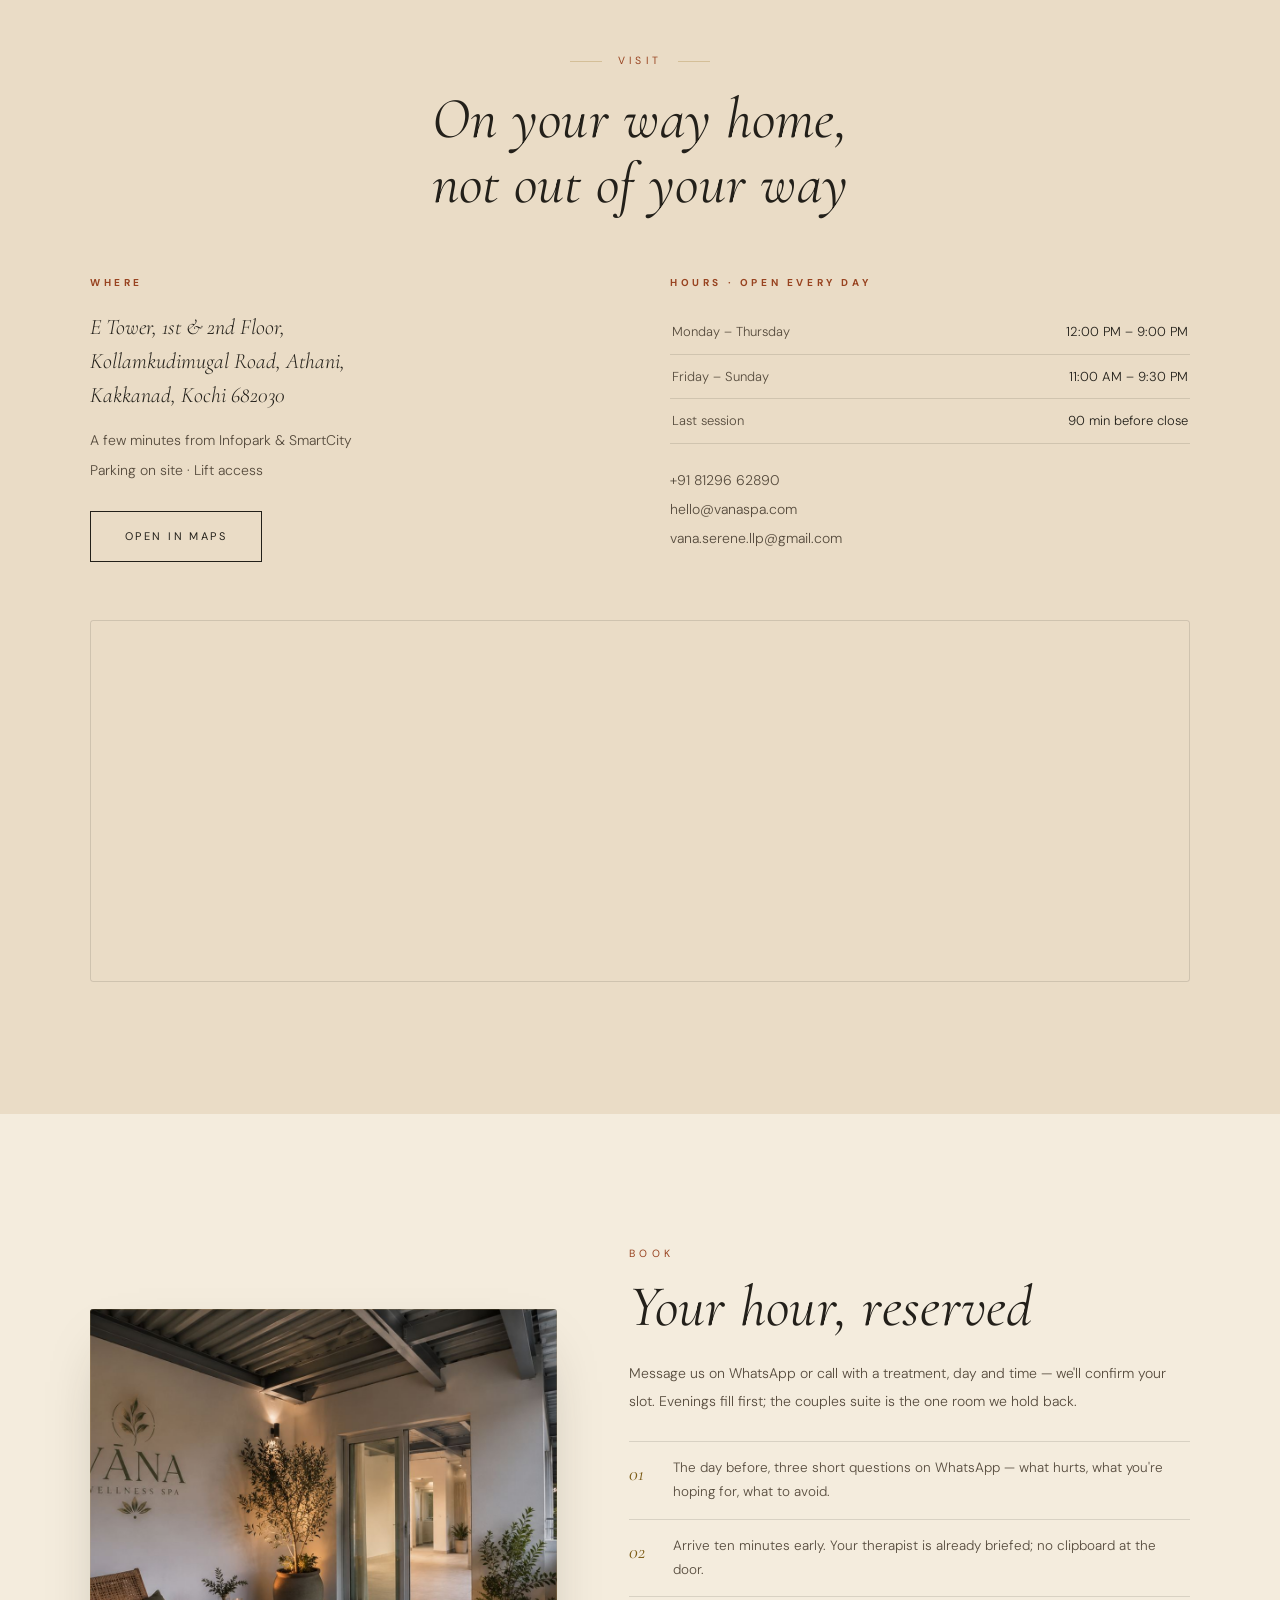
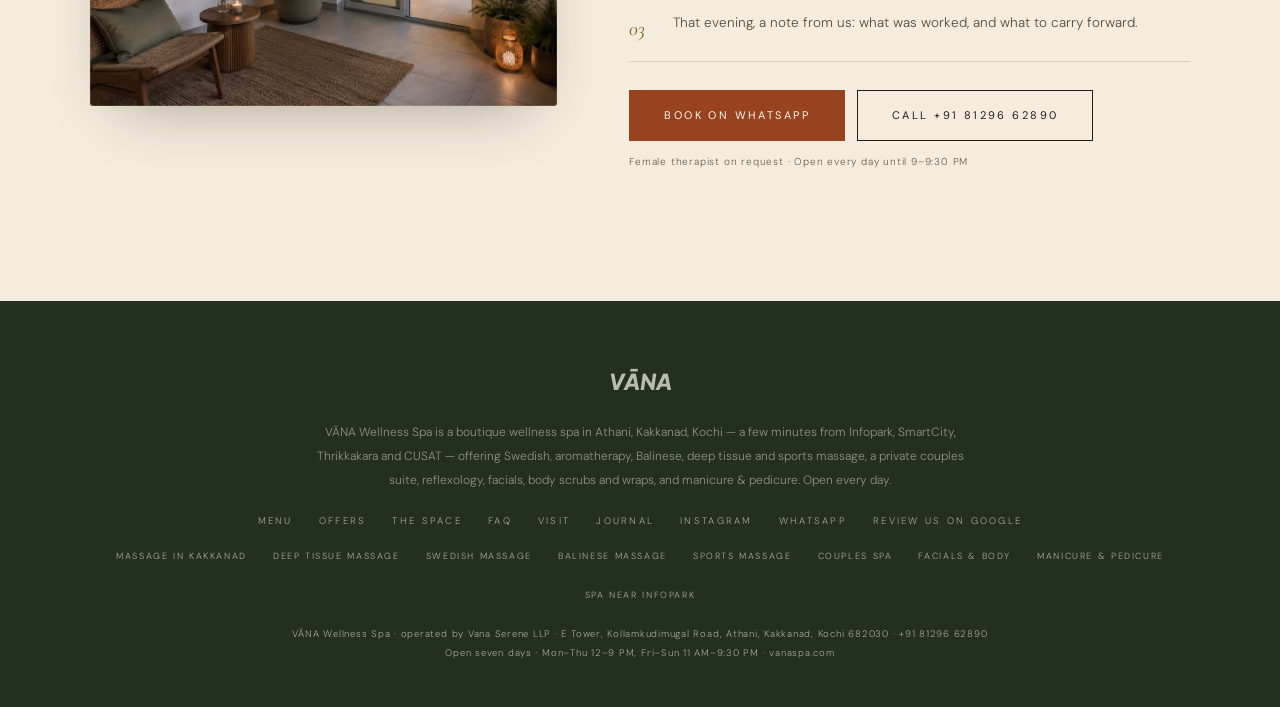
==== commit 04916174: "Home page: phone contact bar, menu shortcuts, tidier mobile layout - Phones: Call and WhatsApp move " ====
--- a/index.html
+++ b/index.html
@@ -882,7 +882,7 @@
 .foot-links{display:flex;gap:26px;flex-wrap:wrap;justify-content:center}
 .foot-links a{font-size:9.5px;letter-spacing:.24em;text-transform:uppercase;color:rgba(251,247,239,.6);transition:color .25s}
 .foot-links a:hover{color:var(--gold-lt)}
-.foot-legal{font-size:9.5px;letter-spacing:.08em;color:rgba(251,247,239,.4);line-height:2}
+.foot-legal{font-size:9.5px;letter-spacing:.08em;color:rgba(251,247,239,.6);line-height:2}
 
 /* ── Reveal / motion ────────────────────── */
 @keyframes fadeUp{from{opacity:0;transform:translateY(26px)}to{opacity:1;transform:translateY(0)}}
@@ -1008,7 +1008,12 @@
 .book-list li{display:grid;grid-template-columns:34px 1fr;gap:10px;padding:14px 0;border-bottom:1px solid var(--hair);font-size:13.5px;line-height:1.8;color:var(--soft)}
 .book-list b{font-family:var(--serif);font-style:italic;font-weight:400;font-size:20px;color:var(--gold)}
 .book-ctas{display:flex;gap:12px;flex-wrap:wrap;margin-top:28px}
-.foot-links.small a{font-size:9px;letter-spacing:.18em;color:rgba(251,247,239,.45)}
+.foot-links.small a{font-size:9px;letter-spacing:.18em;color:rgba(251,247,239,.62)}
+.tx-jump{display:flex;flex-wrap:wrap;justify-content:center;gap:10px;margin-top:26px}
+.tx-jump a{padding:9px 16px;border:1px solid var(--hair-gold);border-radius:40px;font-size:11px;letter-spacing:.14em;text-transform:uppercase;color:var(--soft);transition:all .3s var(--ease)}
+.tx-jump a:hover{border-color:var(--terra);color:var(--terra)}
+.tx-group{scroll-margin-top:90px}
+.fa-lbl{display:none}
 .more-link{font-size:11px;letter-spacing:.18em;text-transform:uppercase;color:var(--terra);border-bottom:1px solid var(--hair-gold)}
 
 @media(max-width:780px){
@@ -1035,6 +1040,26 @@
   /* give the larger text room: slimmer side gutters, duration under the description */
   .sect{padding-left:22px;padding-right:22px}
   .tx-meta{flex-direction:column;gap:6px}
+  .tx-jump{gap:8px}
+  .tx-jump a{font-size:12px;padding:9px 14px}
+  /* hero buttons: full width, same size */
+  .hero-ctas{flex-direction:column;gap:12px}
+  .scroll-cue{display:none}
+  .hero-ctas .btn{justify-content:center}
+  /* info strip: 2 x 2 instead of four tall rows */
+  .strip-item{flex:0 0 50%;min-width:0;padding:22px 10px;border-bottom:1px solid var(--hair)}
+  .strip-item:nth-child(2n){border-right:none}
+  .strip-item:nth-child(n+3){border-bottom:none}
+  .strip-big{font-size:20px}
+  .strip-small{letter-spacing:.08em;line-height:1.6}
+  /* contact: one bar along the bottom instead of floating buttons over the text */
+  body{padding-bottom:calc(58px + env(safe-area-inset-bottom))}
+  .float-actions{left:0;right:0;bottom:0;flex-direction:row;align-items:stretch;gap:0;padding-bottom:env(safe-area-inset-bottom);background:var(--forest,#1f2a1c);box-shadow:0 -10px 30px -12px rgba(0,0,0,.35)}
+  .float-actions .fa-pill,.float-actions .fa-wa{flex:1;height:58px;width:auto;border-radius:0;justify-content:center;box-shadow:none;gap:10px;font-size:13px;letter-spacing:.14em;text-transform:uppercase;padding:0}
+  .float-actions .fa-wa::after{display:none}
+  .float-actions .fa-wa svg{width:22px;height:22px}
+  .float-actions .fa-pill:hover,.float-actions .fa-wa:hover{transform:none}
+  .fa-lbl{display:inline}
 }
 </style>
 </head>
@@ -1045,7 +1070,7 @@
 <div class="float-actions" aria-label="Quick contact">
   <a class="fa-pill" href="tel:+918129662890" aria-label="Call VĀNA Wellness Spa"><svg viewBox="0 0 24 24" fill="currentColor" aria-hidden="true"><path d="M6.6 10.8c1.4 2.8 3.8 5.2 6.6 6.6l2.2-2.2c.27-.27.67-.36 1.02-.24 1.12.37 2.33.57 3.58.57.55 0 1 .45 1 1V20c0 .55-.45 1-1 1C10.3 21 3 13.7 3 4.5c0-.55.45-1 1-1h3.5c.55 0 1 .45 1 1 0 1.25.2 2.46.57 3.58.12.35.03.75-.24 1.02L6.6 10.8z"/></svg>Call Us</a>
   <a class="fa-wa" href="https://wa.me/918129662890?text=Hi%2C%20I%27d%20like%20to%20know%20more%20about%20V%C4%80NA%20Wellness%20Spa." target="_blank" rel="noopener noreferrer" aria-label="Message VĀNA on WhatsApp">
-    <svg viewBox="0 0 24 24" aria-hidden="true"><path d="M17.472 14.382c-.297-.149-1.758-.867-2.03-.967-.273-.099-.471-.148-.67.15-.197.297-.767.966-.94 1.164-.173.199-.347.223-.644.075-.297-.15-1.255-.463-2.39-1.475-.883-.788-1.48-1.761-1.653-2.059-.173-.297-.018-.458.13-.606.134-.133.298-.347.446-.52.149-.174.198-.298.298-.497.099-.198.05-.371-.025-.52-.075-.149-.669-1.612-.916-2.207-.242-.579-.487-.5-.669-.51-.173-.008-.371-.01-.57-.01-.198 0-.52.074-.792.372-.272.297-1.04 1.016-1.04 2.479 0 1.462 1.065 2.875 1.213 3.074.149.198 2.096 3.2 5.077 4.487.709.306 1.262.489 1.694.625.712.227 1.36.195 1.871.118.571-.085 1.758-.719 2.006-1.413.248-.694.248-1.289.173-1.413-.074-.124-.272-.198-.57-.347m-5.421 7.403h-.004a9.87 9.87 0 01-5.031-1.378l-.361-.214-3.741.982.998-3.648-.235-.374a9.86 9.86 0 01-1.51-5.26c.001-5.45 4.436-9.884 9.888-9.884 2.64 0 5.122 1.03 6.988 2.898a9.825 9.825 0 012.893 6.994c-.003 5.45-4.437 9.884-9.885 9.884m8.413-18.297A11.815 11.815 0 0012.05 0C5.495 0 .16 5.335.157 11.892c0 2.096.547 4.142 1.588 5.945L.057 24l6.305-1.654a11.882 11.882 0 005.683 1.448h.005c6.554 0 11.89-5.335 11.893-11.893a11.821 11.821 0 00-3.48-8.413z"/></svg>
+    <svg viewBox="0 0 24 24" aria-hidden="true"><path d="M17.472 14.382c-.297-.149-1.758-.867-2.03-.967-.273-.099-.471-.148-.67.15-.197.297-.767.966-.94 1.164-.173.199-.347.223-.644.075-.297-.15-1.255-.463-2.39-1.475-.883-.788-1.48-1.761-1.653-2.059-.173-.297-.018-.458.13-.606.134-.133.298-.347.446-.52.149-.174.198-.298.298-.497.099-.198.05-.371-.025-.52-.075-.149-.669-1.612-.916-2.207-.242-.579-.487-.5-.669-.51-.173-.008-.371-.01-.57-.01-.198 0-.52.074-.792.372-.272.297-1.04 1.016-1.04 2.479 0 1.462 1.065 2.875 1.213 3.074.149.198 2.096 3.2 5.077 4.487.709.306 1.262.489 1.694.625.712.227 1.36.195 1.871.118.571-.085 1.758-.719 2.006-1.413.248-.694.248-1.289.173-1.413-.074-.124-.272-.198-.57-.347m-5.421 7.403h-.004a9.87 9.87 0 01-5.031-1.378l-.361-.214-3.741.982.998-3.648-.235-.374a9.86 9.86 0 01-1.51-5.26c.001-5.45 4.436-9.884 9.888-9.884 2.64 0 5.122 1.03 6.988 2.898a9.825 9.825 0 012.893 6.994c-.003 5.45-4.437 9.884-9.885 9.884m8.413-18.297A11.815 11.815 0 0012.05 0C5.495 0 .16 5.335.157 11.892c0 2.096.547 4.142 1.588 5.945L.057 24l6.305-1.654a11.882 11.882 0 005.683 1.448h.005c6.554 0 11.89-5.335 11.893-11.893a11.821 11.821 0 00-3.48-8.413z"/></svg><span class="fa-lbl">WhatsApp</span>
   </a>
 </div>
 
@@ -1112,7 +1137,7 @@
 <!-- ── Strip ──────────────────────────────── -->
 <div class="strip" role="presentation">
   <div class="strip-item"><div class="strip-big">Now open</div><div class="strip-small">Every day of the week</div></div>
-  <div class="strip-item"><div class="strip-big">Until 9:30 PM</div><div class="strip-small">Fri – Sun · 9 PM Mon – Thu</div></div>
+  <div class="strip-item"><div class="strip-big">Open late</div><div class="strip-small">9 PM Mon – Thu · 9:30 PM Fri – Sun</div></div>
   <div class="strip-item"><div class="strip-big">From ₹2,500</div><div class="strip-small">60-min massage · full price</div></div>
   <div class="strip-item"><div class="strip-big">Minutes away</div><div class="strip-small">From Infopark · Parking on site</div></div>
 </div>
@@ -1203,9 +1228,10 @@
       <span class="eyebrow center">The Menu</span>
       <h2 class="title" style="margin-top:14px">Our treatments,<br>done properly</h2>
       <p class="sub">Massage, couples, express resets, skin and body — honest pricing, displayed and kept. No add-on theatre at the table.</p>
+      <nav class="tx-jump" aria-label="Jump to a section of the menu"><a href="#m-massage">Massages</a><a href="#m-couples">Couples &amp; signature</a><a href="#m-express">Express</a><a href="#m-skin">Skin &amp; body</a></nav>
     </div>
     <div class="tx-list reveal">
-          <p class="tx-group">Massages · 60 / 90 min</p>
+          <p class="tx-group" id="m-massage">Massages · 60 / 90 min</p>
           <div class="tx-row">
             <h3 class="tx-name"><a href="/swedish-massage-kakkanad/">Swedish Restore</a><span class="tx-kind">Swedish massage</span></h3>
             <span class="tx-price">₹2,500 – 3,200</span>
@@ -1232,7 +1258,7 @@
             <div class="tx-meta"><span class="tx-desc">Targeted work for overused muscles — warm-up, release, recover. For runners, gym regulars and weekend athletes. <span style="color:var(--terra)">+ Complimentary 10-min steam &amp; shower</span></span><span class="tx-time">60 / 90 min</span></div>
           </div>
 
-          <p class="tx-group">Four Hands · Signature · Couples</p>
+          <p class="tx-group" id="m-couples">Four Hands · Signature · Couples</p>
           <div class="tx-row">
             <h3 class="tx-name">Four Hands<span class="tx-kind">Four hands massage</span></h3>
             <span class="tx-price">₹4,800 – 5,800</span>
@@ -1249,7 +1275,7 @@
             <div class="tx-meta"><span class="tx-desc">The Signature side by side in the couples suite, with a private 15-minute steam &amp; shower of its own. The one room we hold back — ask for it when you book.</span><span class="tx-time">90 / 120 min</span></div>
           </div>
 
-          <p class="tx-group">Express · short resets, made for after work</p>
+          <p class="tx-group" id="m-express">Express · short resets, made for after work</p>
           <div class="tx-row">
             <h3 class="tx-name">Neck, Back &amp; Shoulders<span class="tx-kind">Back &amp; shoulder massage</span></h3>
             <span class="tx-price">₹1,500 – 1,800</span>
@@ -1281,7 +1307,7 @@
             <div class="tx-meta"><span class="tx-desc">Foot &amp; Head or Back &amp; Head ₹2,200 · Foot, Head &amp; Back ₹2,600.</span><span class="tx-time">60 min</span></div>
           </div>
 
-          <p class="tx-group">Skin · Body · Hands &amp; Feet</p>
+          <p class="tx-group" id="m-skin">Skin · Body · Hands &amp; Feet</p>
           <div class="tx-row">
             <h3 class="tx-name"><a href="/facials-body-care/">Facials</a><span class="tx-kind">Deep Cleanse · Hydrating · VĀNA Signature</span></h3>
             <span class="tx-price">₹2,300 – 2,500</span>
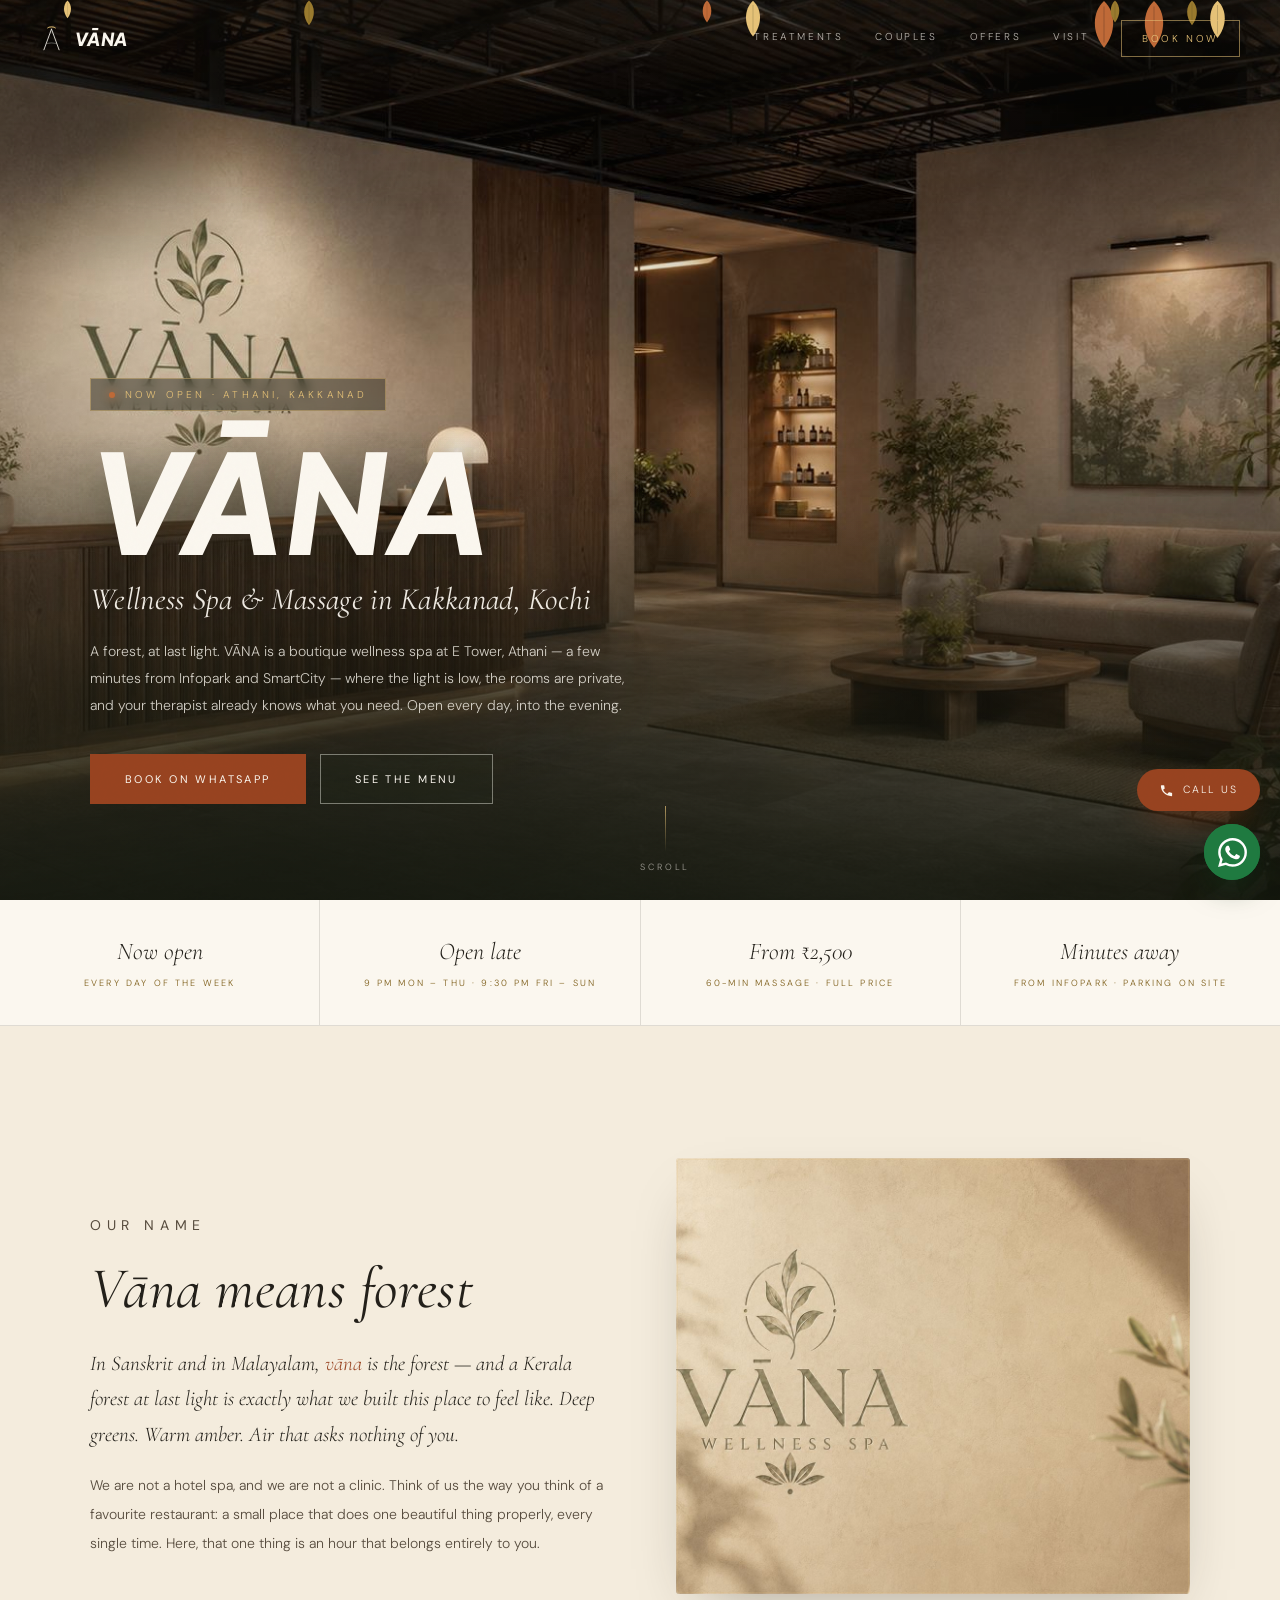
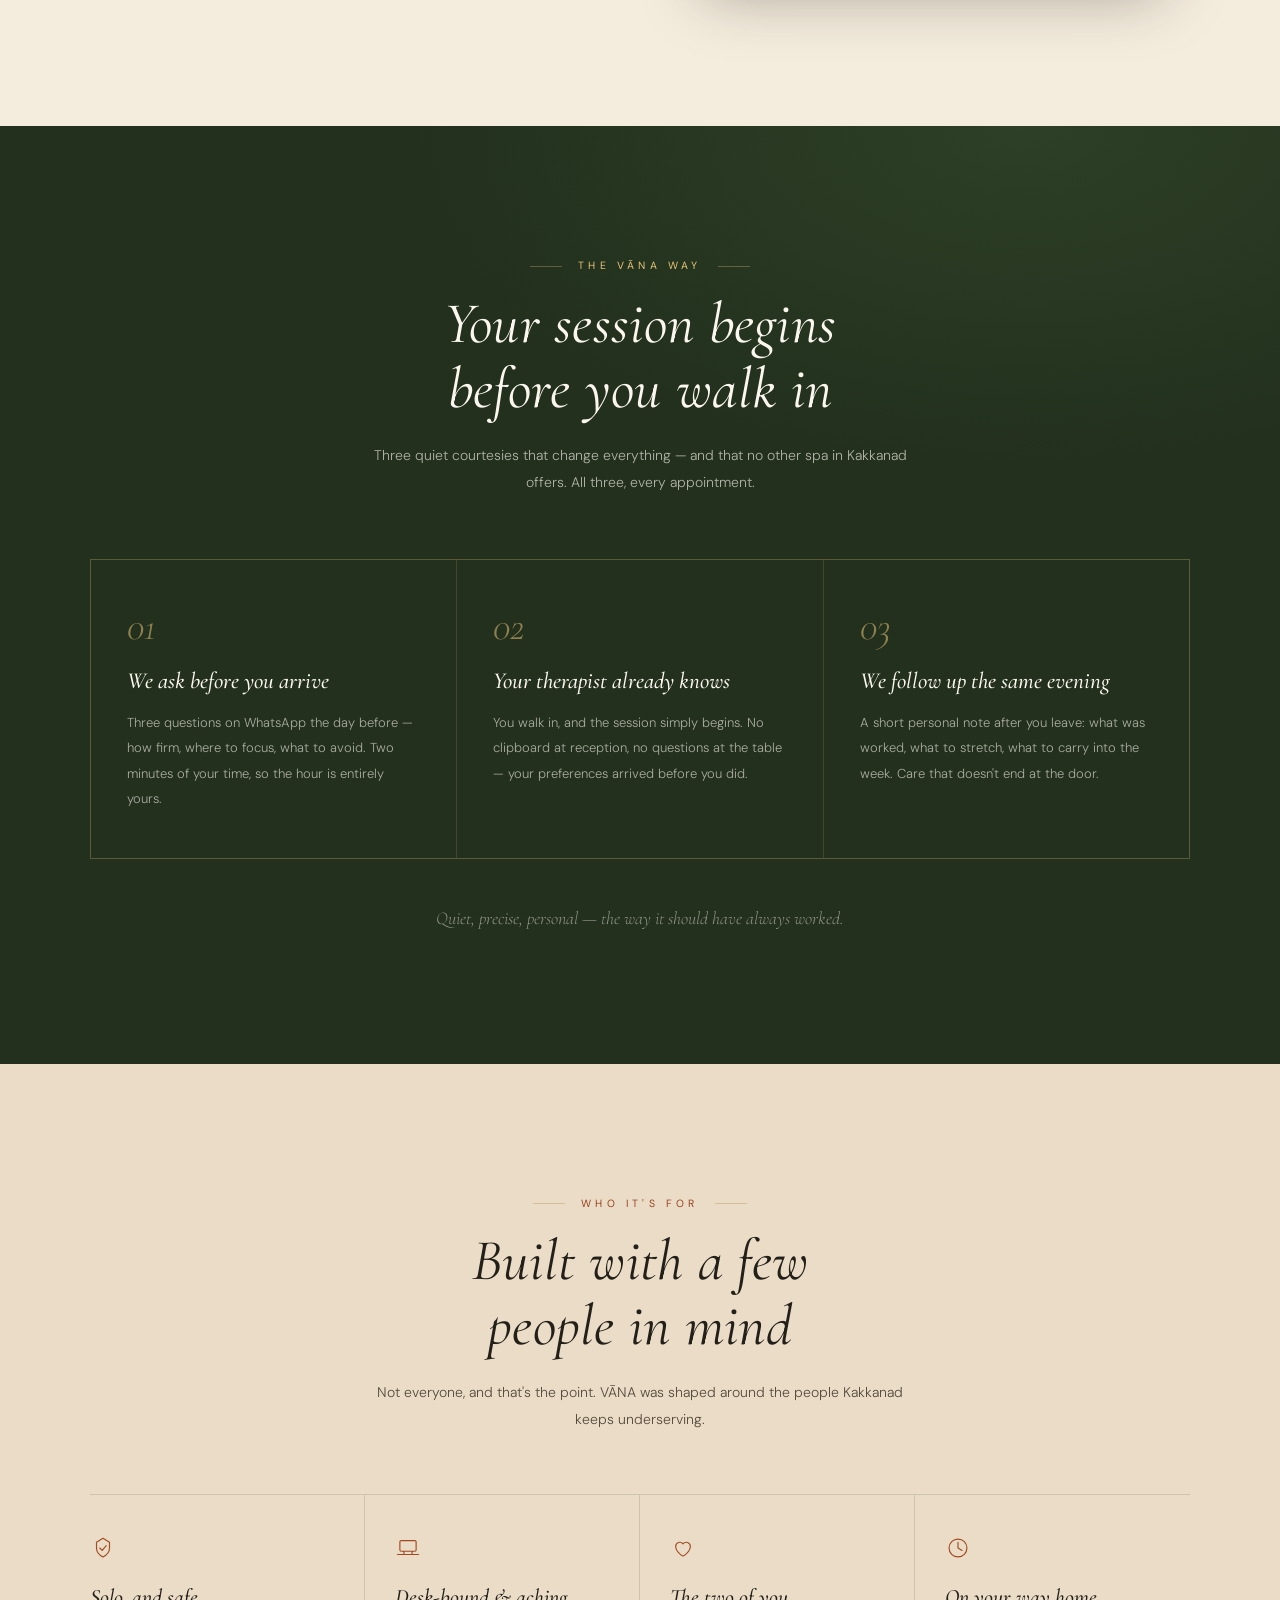
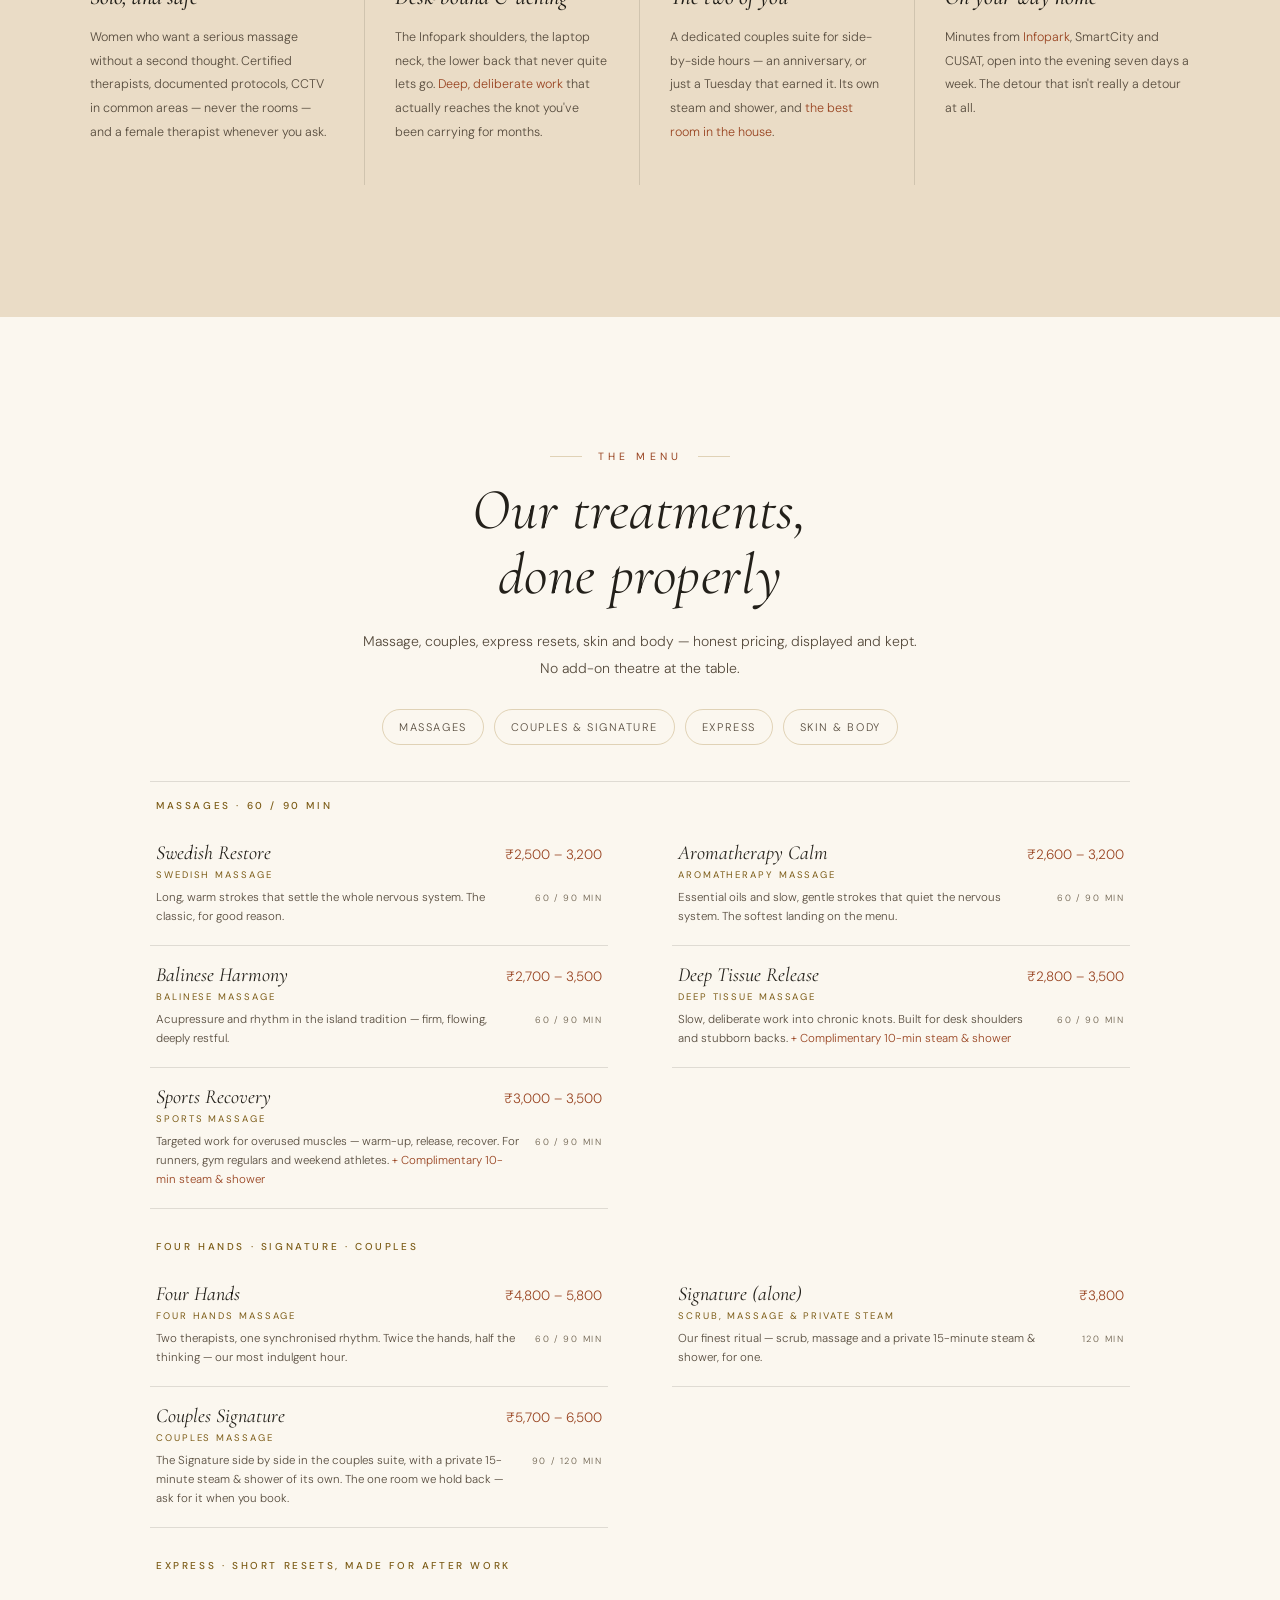
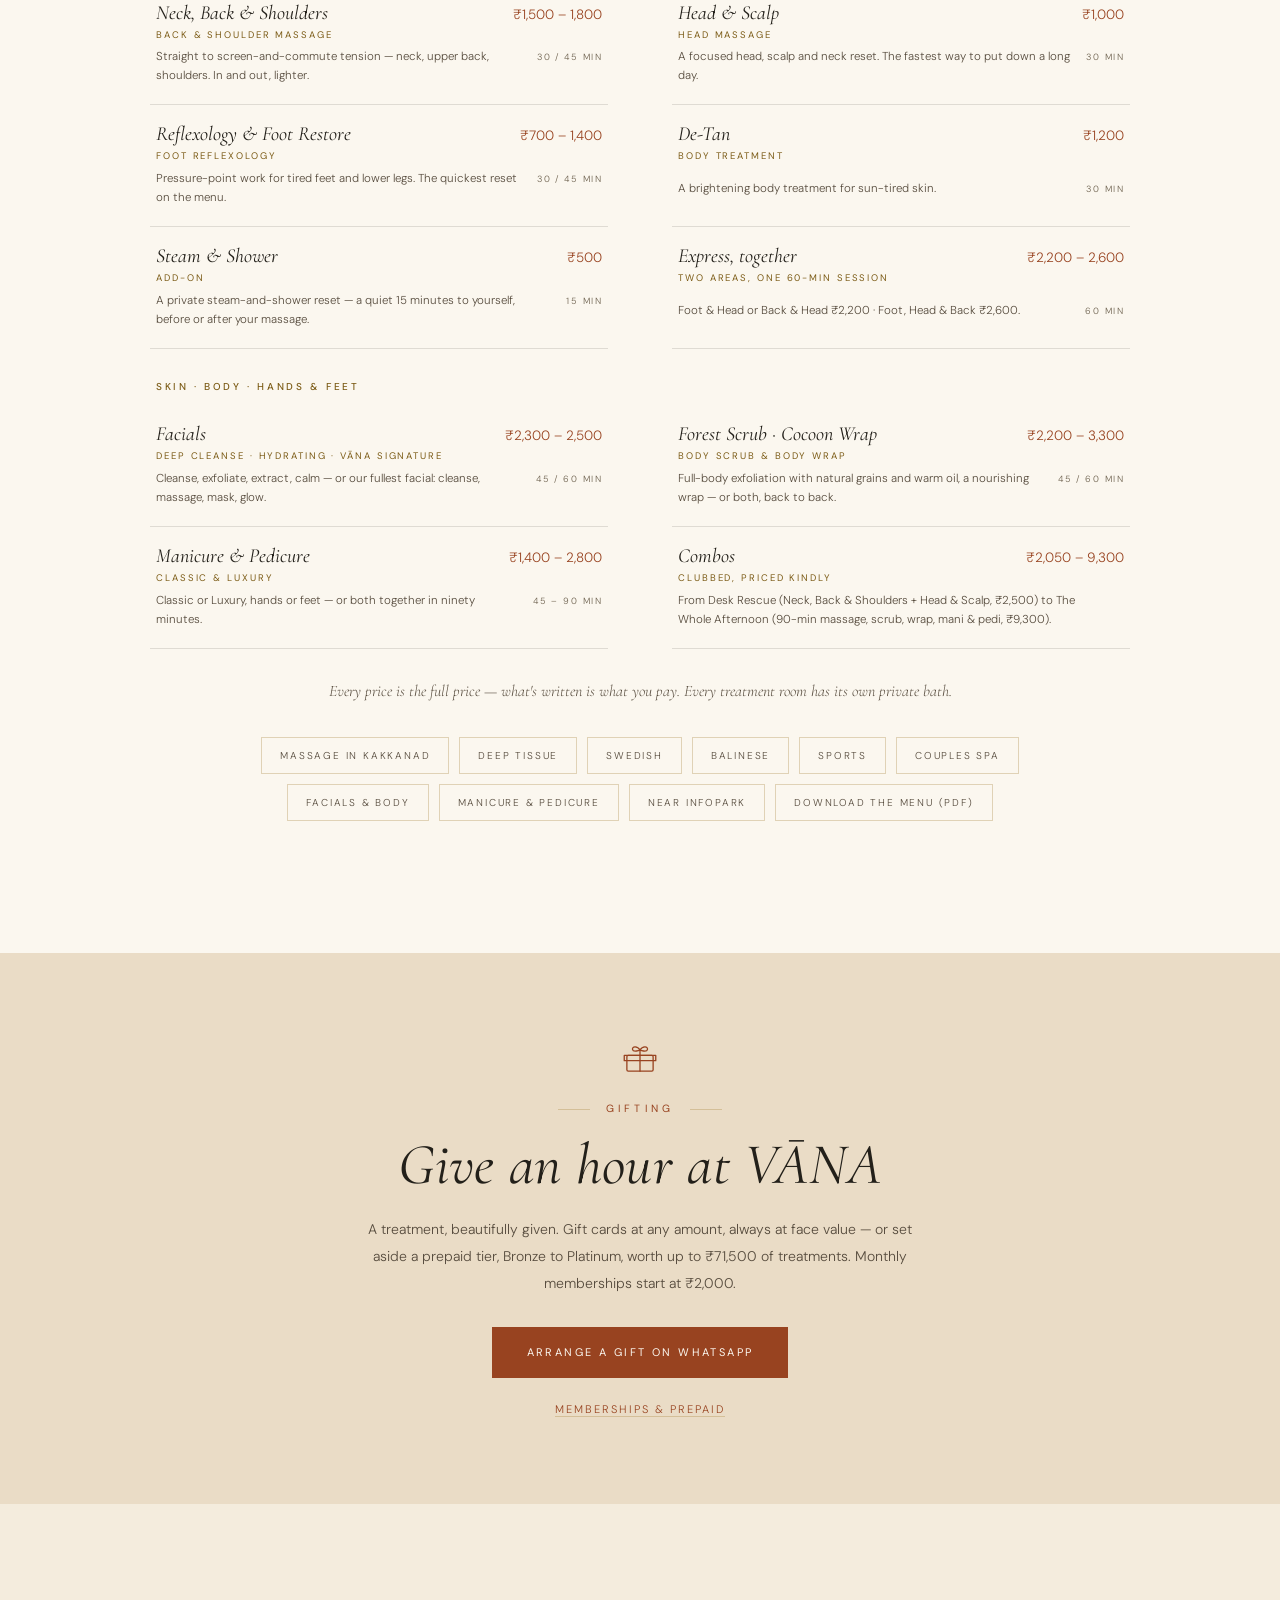
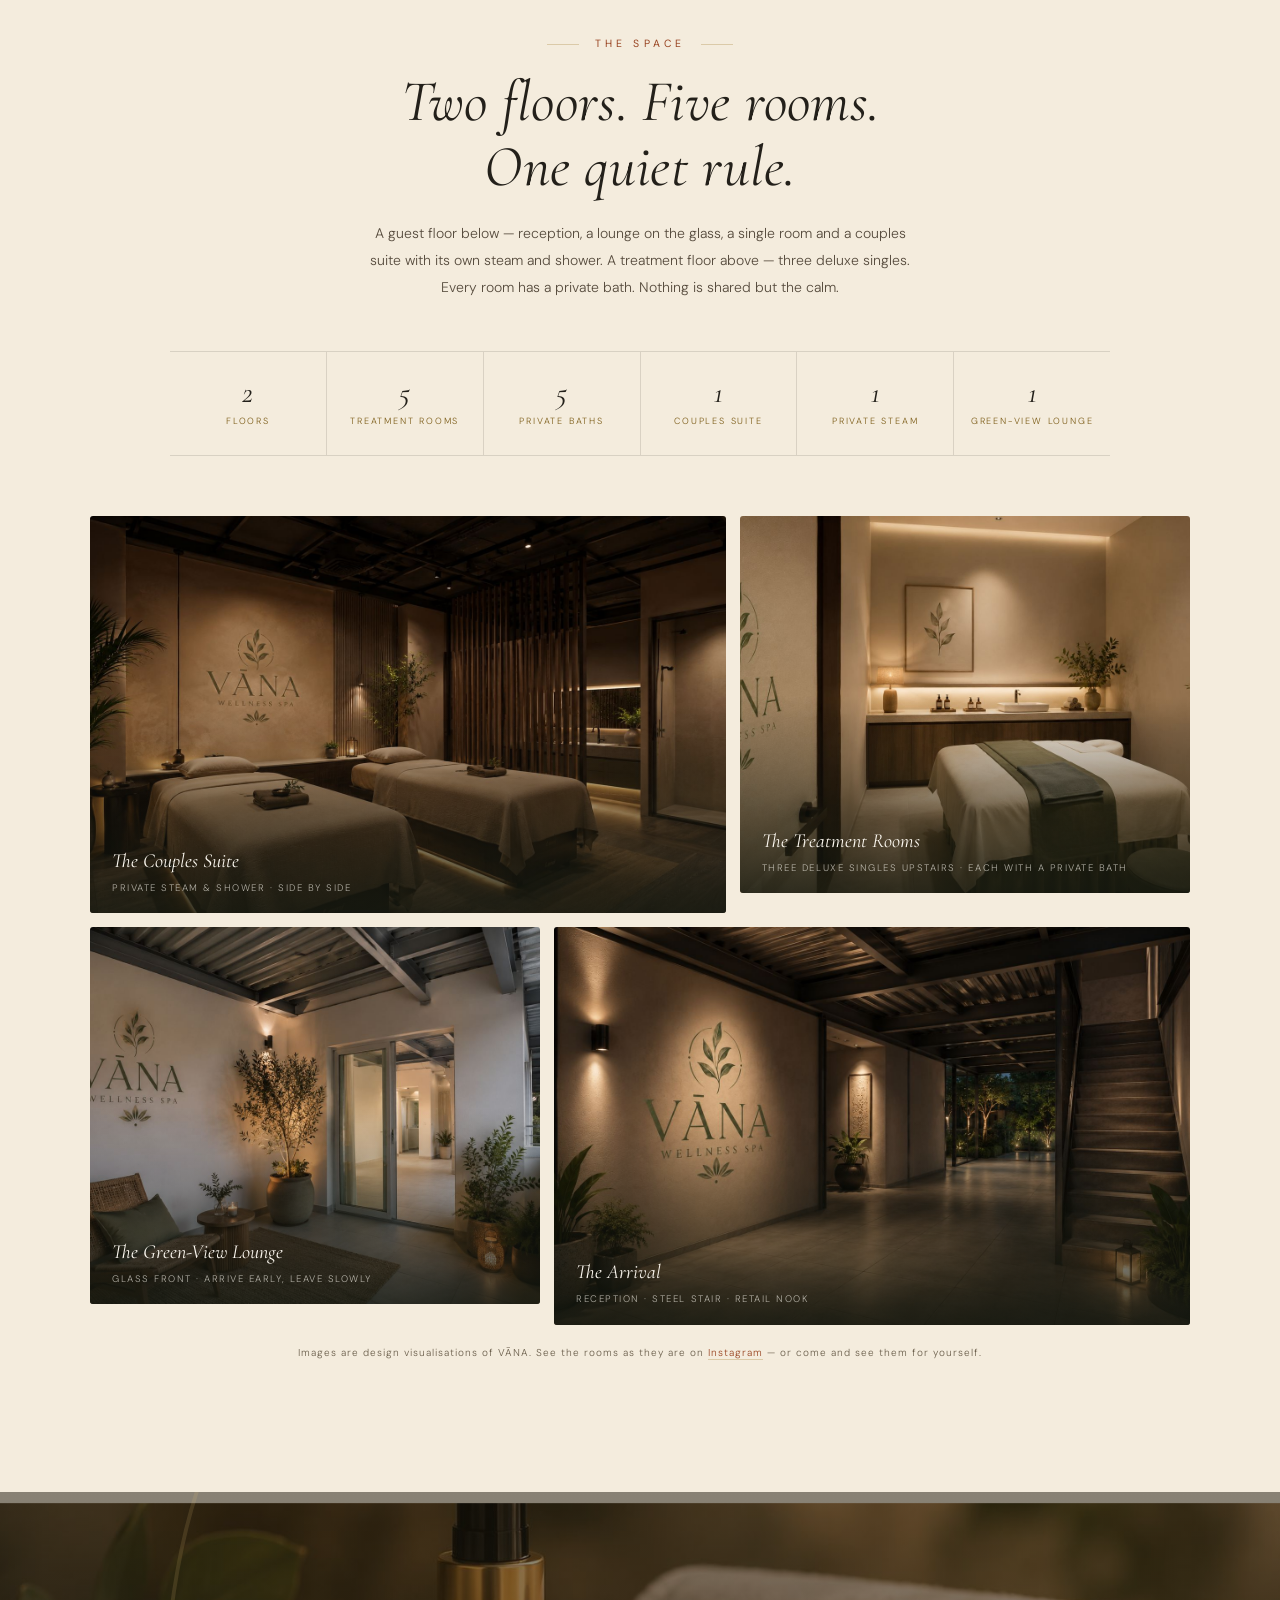
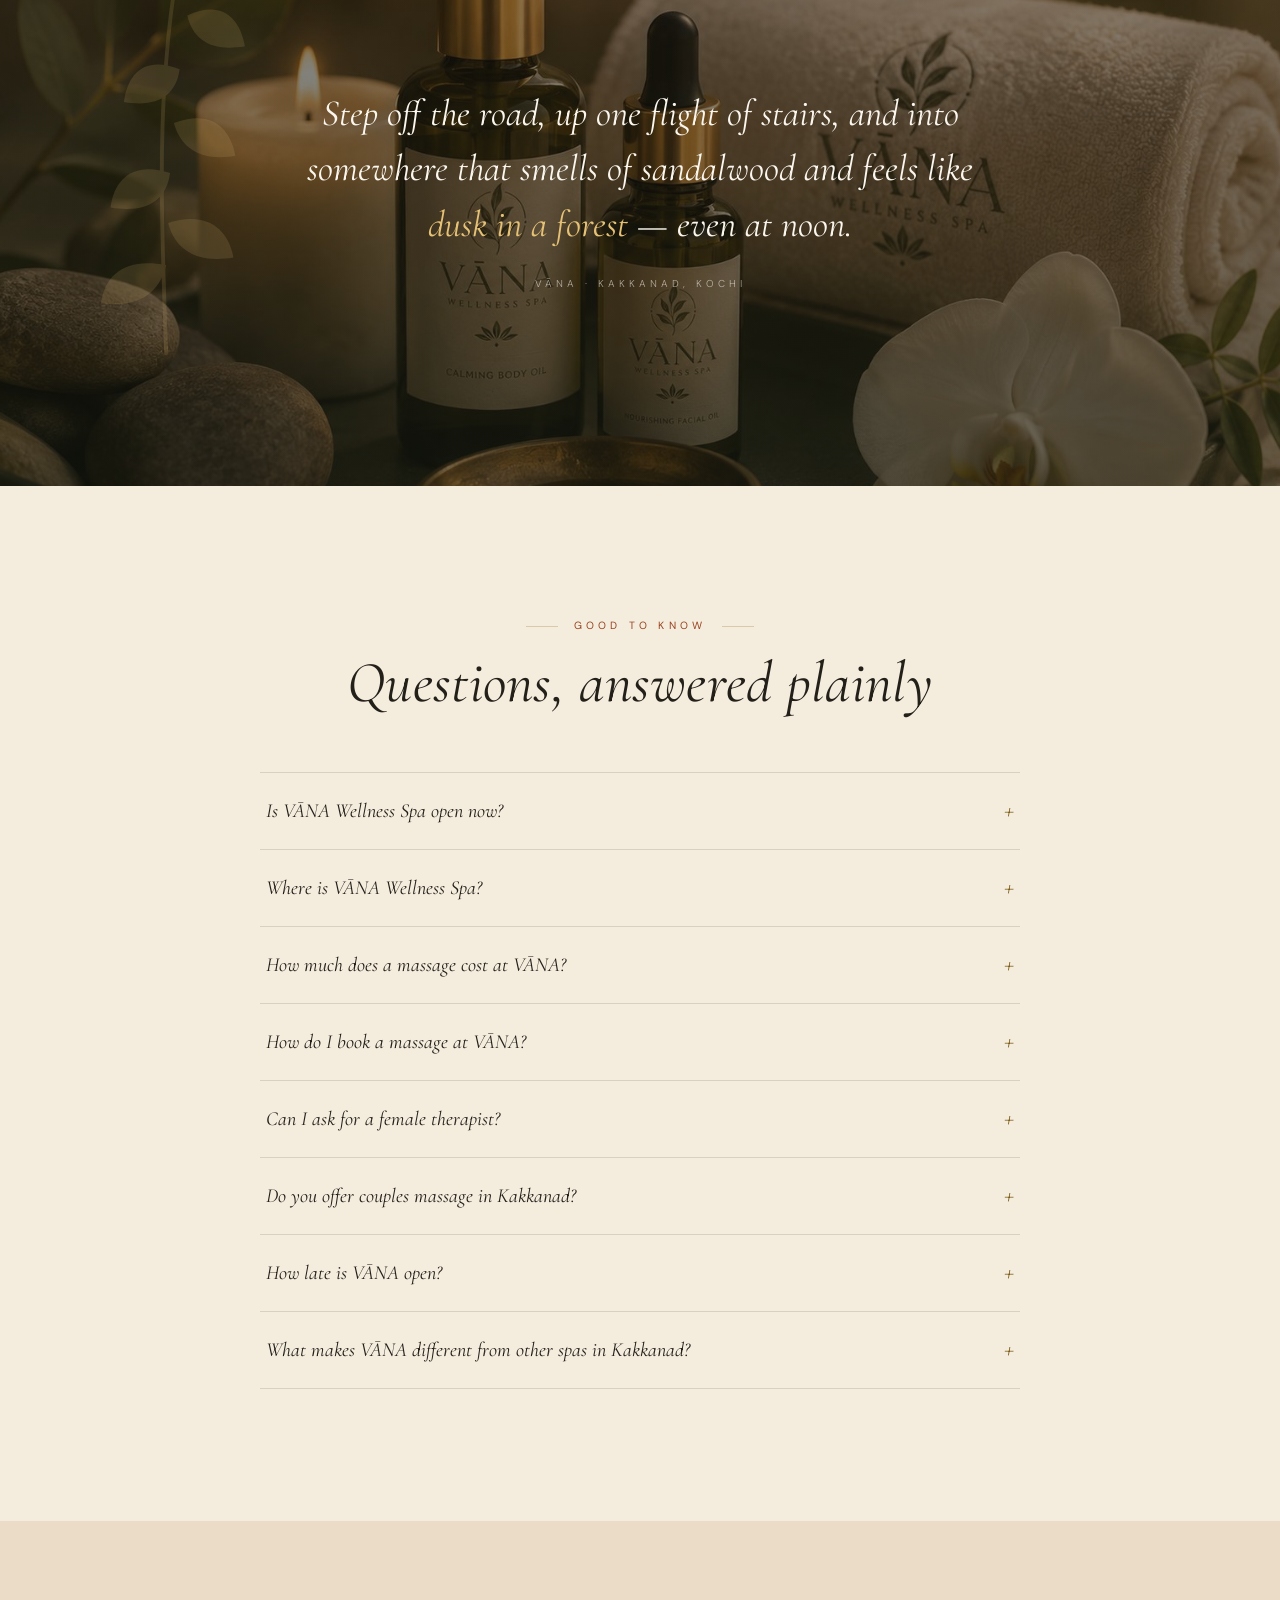
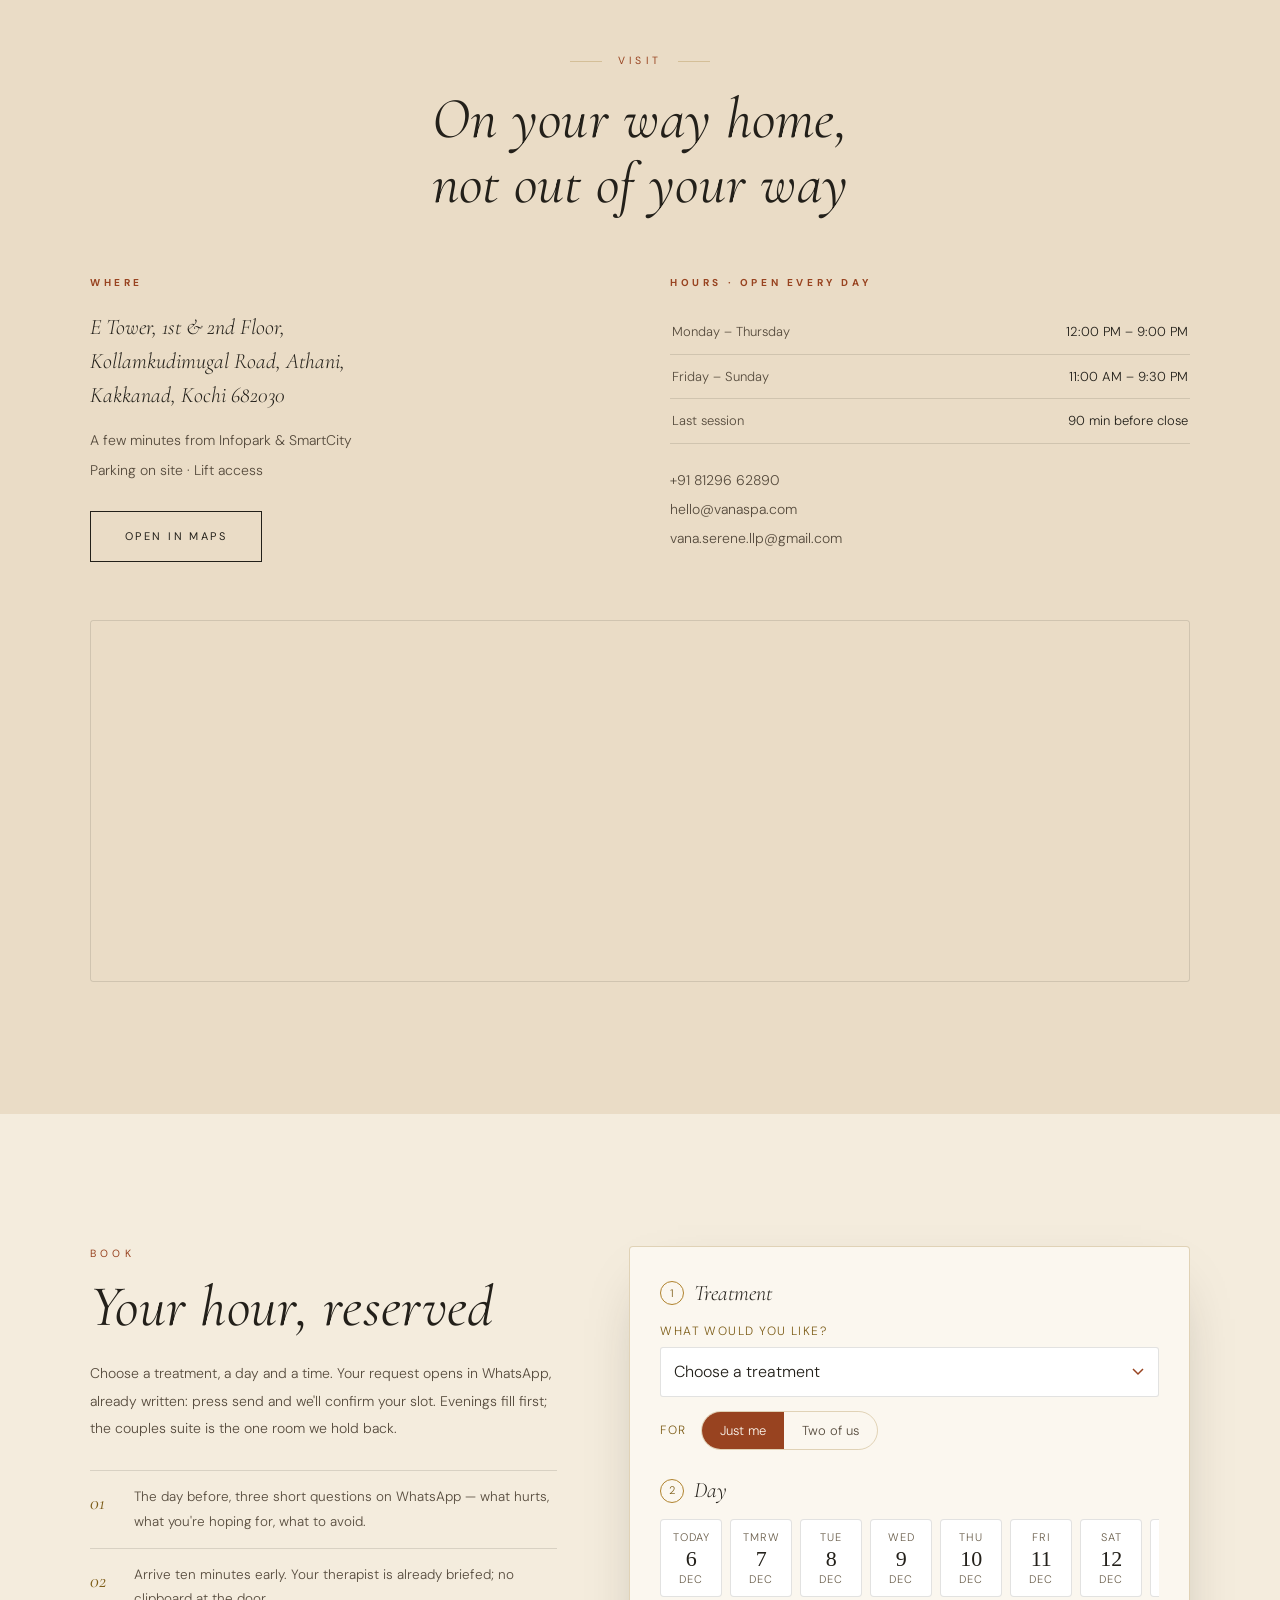
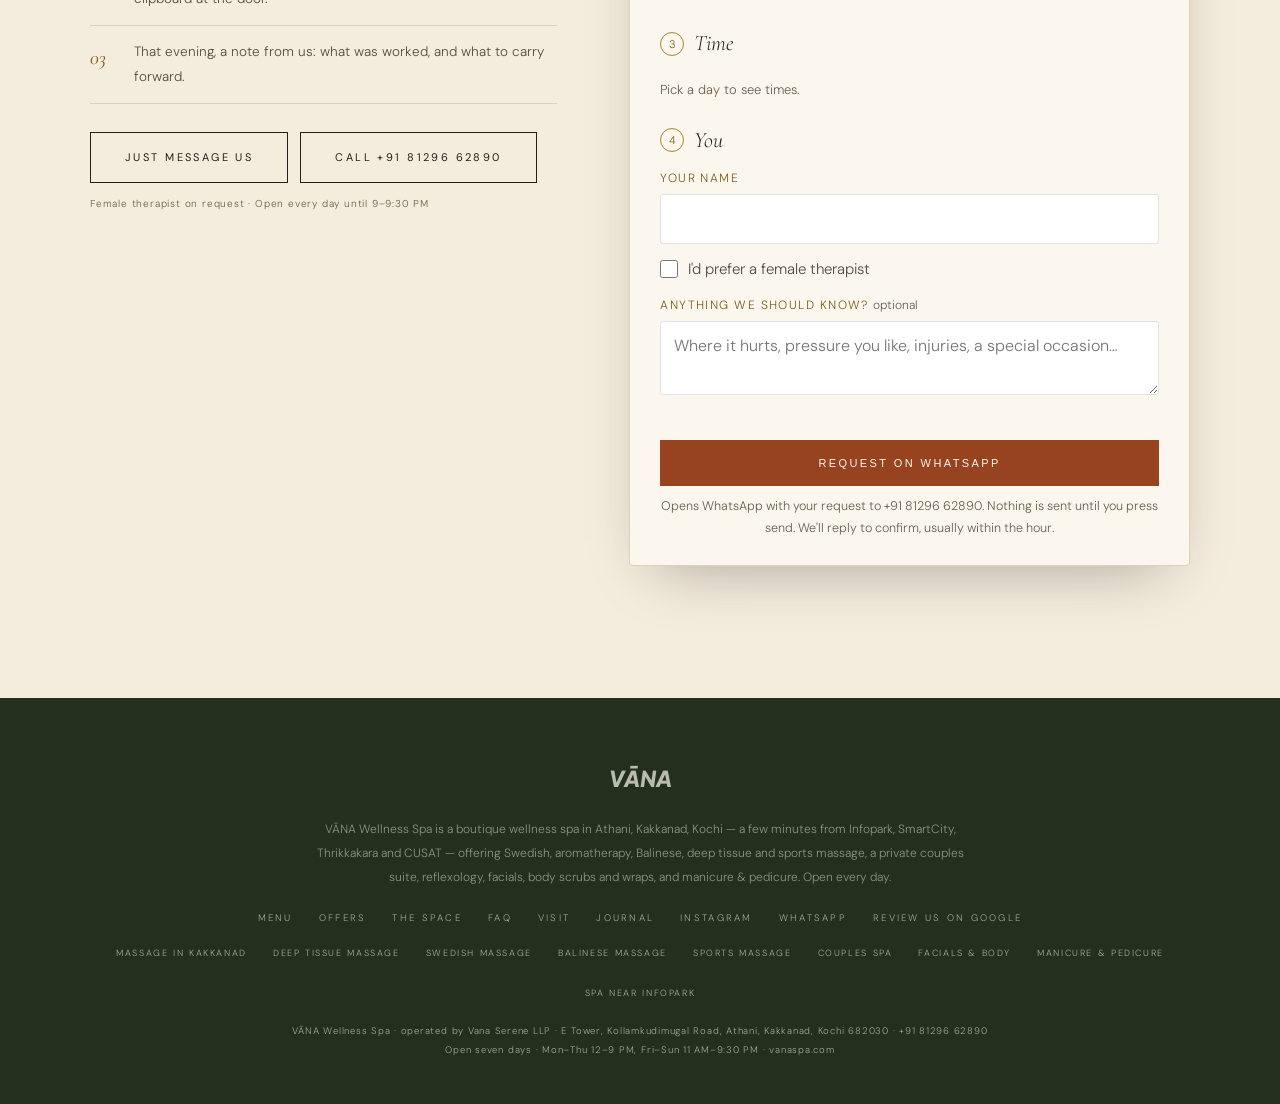
==== commit e0042689: "Add a booking form that sends the request to WhatsApp Home page #book section: pick a treatment (eve" ====
--- a/index.html
+++ b/index.html
@@ -1008,6 +1008,50 @@
 .book-list li{display:grid;grid-template-columns:34px 1fr;gap:10px;padding:14px 0;border-bottom:1px solid var(--hair);font-size:13.5px;line-height:1.8;color:var(--soft)}
 .book-list b{font-family:var(--serif);font-style:italic;font-weight:400;font-size:20px;color:var(--gold)}
 .book-ctas{display:flex;gap:12px;flex-wrap:wrap;margin-top:28px}
+/* ── Booking form ───────────────────────── */
+.book-split{display:grid;grid-template-columns:minmax(0,5fr) minmax(0,6fr);grid-template-rows:auto 1fr;grid-template-areas:"intro form" "after form";column-gap:72px;align-items:start}
+.book-after{margin-top:28px}
+.book-intro{grid-area:intro;min-width:0}.bk{grid-area:form;min-width:0}.book-after{grid-area:after;min-width:0}
+@media(max-width:880px){.book-split{grid-template-columns:minmax(0,1fr);grid-template-areas:"intro" "form" "after";row-gap:36px}}
+.bk{background:var(--cream);border:1px solid var(--hair-gold);border-radius:4px;padding:30px 30px 26px;box-shadow:var(--shadow)}
+.bk-step{border:0;margin:0 0 24px;padding:0;min-width:0}
+.bk-step legend{display:flex;align-items:center;gap:10px;font-family:var(--serif);font-style:italic;font-size:22px;color:var(--ink);margin-bottom:12px;padding:0}
+.bk-step legend span{display:inline-flex;align-items:center;justify-content:center;width:24px;height:24px;border-radius:50%;border:1px solid var(--gold-mid);font-family:var(--sans);font-style:normal;font-size:11px;color:var(--gold)}
+.bk-lbl{display:block;font-size:12px;letter-spacing:.12em;text-transform:uppercase;color:var(--gold);margin-bottom:7px}
+.bk-lbl em{font-style:normal;text-transform:none;letter-spacing:0;color:var(--faint)}
+.bk-field{display:block;margin-bottom:14px}
+.bk select,.bk input[type=text],.bk textarea{width:100%;font:inherit;font-size:16px;color:var(--ink);background:#fff;border:1px solid var(--hair);border-radius:3px;padding:12px 13px;transition:border-color .2s}
+.bk select{appearance:none;-webkit-appearance:none;background:#fff url("data:image/svg+xml,%3Csvg xmlns='http://www.w3.org/2000/svg' width='12' height='8'%3E%3Cpath d='M1 1l5 5 5-5' fill='none' stroke='%23984320' stroke-width='1.5'/%3E%3C/svg%3E") no-repeat right 14px center;padding-right:38px}
+.bk textarea{resize:vertical;min-height:64px}
+.bk select:focus,.bk input[type=text]:focus,.bk textarea:focus{outline:none;border-color:var(--terra)}
+.bk-row{display:flex;align-items:center;gap:14px;flex-wrap:wrap}.bk-row .bk-lbl{margin:0}
+.bk-seg{display:inline-flex;border:1px solid var(--hair-gold);border-radius:40px;overflow:hidden}
+.bk-seg label,.bk-days label,.bk-times label{position:relative;cursor:pointer}
+.bk-seg input,.bk-days input,.bk-times input{position:absolute;opacity:0;pointer-events:none}
+.bk-seg span{display:block;padding:9px 18px;font-size:13px;color:var(--soft);transition:all .2s}
+.bk-seg input:checked+span{background:var(--terra);color:var(--cream)}
+.bk-days{display:flex;gap:8px;overflow-x:auto;padding-bottom:6px;scrollbar-width:thin;-webkit-overflow-scrolling:touch}
+.bk-days span{display:flex;flex-direction:column;align-items:center;min-width:62px;padding:9px 6px;border:1px solid var(--hair);border-radius:4px;background:#fff;font-size:11px;letter-spacing:.1em;text-transform:uppercase;color:var(--faint);transition:all .2s}
+.bk-days b{font-family:var(--serif);font-weight:500;font-size:22px;letter-spacing:0;color:var(--ink);line-height:1.15}
+.bk-days input:checked+span{border-color:var(--terra);background:var(--terra);color:rgba(251,247,239,.85)}
+.bk-days input:checked+span b{color:var(--cream)}
+.bk-days input:disabled+span{opacity:.4;cursor:not-allowed}
+.bk-times{display:grid;grid-template-columns:repeat(auto-fill,minmax(84px,1fr));gap:8px}
+.bk-times span{display:block;text-align:center;padding:10px 4px;border:1px solid var(--hair);border-radius:4px;background:#fff;font-size:14px;color:var(--ink);font-feature-settings:"tnum" 1;transition:all .2s}
+.bk-times input:checked+span{border-color:var(--terra);background:var(--terra);color:var(--cream)}
+.bk-seg input:focus-visible+span,.bk-days input:focus-visible+span,.bk-times input:focus-visible+span{outline:2px solid var(--gold-mid);outline-offset:2px}
+.bk-hint{font-size:13px;color:var(--faint);margin-top:8px}
+.bk-check{display:flex;align-items:center;gap:10px;margin:2px 0 16px;font-size:15px;color:var(--soft);cursor:pointer}
+.bk-check input{width:18px;height:18px;accent-color:var(--terra)}
+.bk-error{margin-bottom:12px;padding:10px 13px;border-left:3px solid var(--terra);background:rgba(152,67,32,.07);font-size:14px;color:var(--terra)}
+.bk-submit{width:100%;justify-content:center}
+.bk-small{margin-top:10px;font-size:12.5px;line-height:1.7;color:var(--faint);text-align:center}
+.bk-done{margin-top:16px;padding:14px 16px;border:1px solid rgba(31,122,64,.35);background:rgba(31,122,64,.06);border-radius:4px;font-size:14px;line-height:1.75;color:var(--soft)}
+.bk-done a,.bk-nojs a{color:var(--terra);border-bottom:1px solid var(--hair-gold)}
+.bk-nojs{font-size:14px;color:var(--soft);margin-bottom:12px}
+.book-after .book-list{margin-top:0}
+@media(max-width:780px){.bk{padding:22px 18px 20px}.bk-step legend{font-size:20px}}
+
 .foot-links.small a{font-size:9px;letter-spacing:.18em;color:rgba(251,247,239,.62)}
 .tx-jump{display:flex;flex-wrap:wrap;justify-content:center;gap:10px;margin-top:26px}
 .tx-jump a{padding:9px 16px;border:1px solid var(--hair-gold);border-radius:40px;font-size:11px;letter-spacing:.14em;text-transform:uppercase;color:var(--soft);transition:all .3s var(--ease)}
@@ -1513,21 +1557,71 @@
 
 <!-- ── Book ───────────────────────────────── -->
 <section class="sect" id="book">
-  <div class="notify-split">
-    <figure class="notify-figure reveal">
-      <img src="/assets/img/balcony-lounge.jpg" alt="The green-view lounge at VĀNA Wellness Spa, Kakkanad, at dusk — cane chairs among plants and lantern light" loading="lazy">
-    </figure>
-    <div class="reveal">
+  <div class="book-split">
+    <div class="book-intro reveal">
       <p class="eyebrow">Book</p>
       <h2 class="title" style="margin-top:14px">Your hour, reserved</h2>
-      <p class="sub" style="margin-left:0">Message us on WhatsApp or call with a treatment, day and time — we'll confirm your slot. Evenings fill first; the couples suite is the one room we hold back.</p>
+      <p class="sub" style="margin-left:0">Choose a treatment, a day and a time. Your request opens in WhatsApp, already written: press send and we'll confirm your slot. Evenings fill first; the couples suite is the one room we hold back.</p>
+    </div>
+
+    <form class="bk reveal" id="bookForm" novalidate>
+      <noscript><p class="bk-nojs">The booking form needs JavaScript. Message us on <a href="https://wa.me/918129662890?text=Hi%2C%20I%27d%20like%20to%20book%20a%20session%20at%20V%C4%80NA%20Wellness%20Spa.">WhatsApp</a> or call <a href="tel:+918129662890">+91 81296 62890</a> instead.</p></noscript>
+      <fieldset class="bk-step">
+        <legend><span>1</span>Treatment</legend>
+        <label class="bk-field">
+          <span class="bk-lbl">What would you like?</span>
+          <select id="bkTreat" name="treatment" required></select>
+        </label>
+        <div class="bk-row">
+          <span class="bk-lbl">For</span>
+          <div class="bk-seg" role="radiogroup" aria-label="Number of guests">
+            <label><input type="radio" name="guests" value="1" checked><span>Just me</span></label>
+            <label><input type="radio" name="guests" value="2"><span>Two of us</span></label>
+          </div>
+        </div>
+      </fieldset>
+
+      <fieldset class="bk-step">
+        <legend><span>2</span>Day</legend>
+        <div class="bk-days" id="bkDays" role="radiogroup" aria-label="Day"></div>
+      </fieldset>
+
+      <fieldset class="bk-step">
+        <legend><span>3</span>Time</legend>
+        <div class="bk-times" id="bkTimes" role="radiogroup" aria-label="Start time"></div>
+        <p class="bk-hint" id="bkTimeHint">Pick a day to see times.</p>
+      </fieldset>
+
+      <fieldset class="bk-step">
+        <legend><span>4</span>You</legend>
+        <label class="bk-field">
+          <span class="bk-lbl">Your name</span>
+          <input type="text" id="bkName" name="name" autocomplete="name" maxlength="60" required>
+        </label>
+        <label class="bk-check"><input type="checkbox" id="bkFemale" name="female"><span>I'd prefer a female therapist</span></label>
+        <label class="bk-field">
+          <span class="bk-lbl">Anything we should know? <em>optional</em></span>
+          <textarea id="bkNote" name="note" rows="2" maxlength="300" placeholder="Where it hurts, pressure you like, injuries, a special occasion…"></textarea>
+        </label>
+      </fieldset>
+
+      <p class="bk-error" id="bkError" role="alert" hidden></p>
+      <button class="btn btn-primary bk-submit" type="submit">Request on WhatsApp</button>
+      <p class="bk-small">Opens WhatsApp with your request to +91 81296 62890. Nothing is sent until you press send. We'll reply to confirm, usually within the hour.</p>
+      <div class="bk-done" id="bkDone" hidden>
+        <p><b>Almost there.</b> WhatsApp should have opened with your request — press <b>send</b> and we'll confirm your slot.</p>
+        <p>Didn't open? <a id="bkFallback" href="#" target="_blank" rel="noopener noreferrer">Tap here to open WhatsApp</a>, or call <a href="tel:+918129662890">+91 81296 62890</a>.</p>
+      </div>
+    </form>
+
+    <div class="book-after reveal">
       <ul class="book-list">
         <li><b>01</b><span>The day before, three short questions on WhatsApp — what hurts, what you're hoping for, what to avoid.</span></li>
         <li><b>02</b><span>Arrive ten minutes early. Your therapist is already briefed; no clipboard at the door.</span></li>
         <li><b>03</b><span>That evening, a note from us: what was worked, and what to carry forward.</span></li>
       </ul>
       <div class="book-ctas">
-        <a class="btn btn-primary" href="https://wa.me/918129662890?text=Hi%2C%20I%27d%20like%20to%20book%20a%20session%20at%20V%C4%80NA%20Wellness%20Spa." target="_blank" rel="noopener noreferrer">Book on WhatsApp</a>
+        <a class="btn btn-dark" href="https://wa.me/918129662890?text=Hi%2C%20I%27d%20like%20to%20book%20a%20session%20at%20V%C4%80NA%20Wellness%20Spa." target="_blank" rel="noopener noreferrer">Just message us</a>
         <a class="btn btn-dark" href="tel:+918129662890">Call +91 81296 62890</a>
       </div>
       <p class="notify-note">Female therapist on request · Open every day until 9–9:30 PM</p>
@@ -1576,6 +1670,84 @@
 
 
 <script>
+/* Booking form: builds a WhatsApp message from the chosen treatment, day and time. */
+(function(){
+  var form=document.getElementById('bookForm'); if(!form) return;
+  var WA='918129662890';
+  var MENU=[
+    ['Massages',[['swedish','Swedish Restore',{60:2500,90:3200}],['aroma','Aromatherapy Calm',{60:2600,90:3200}],['balinese','Balinese Harmony',{60:2700,90:3500}],['deep','Deep Tissue Release',{60:2800,90:3500}],['sports','Sports Recovery',{60:3000,90:3500}]]],
+    ['Four hands · signature · couples',[['fourhands','Four Hands',{60:4800,90:5800}],['signature','Signature (alone)',{120:3800}],['couples','Couples Signature',{90:5700,120:6500},2]]],
+    ['Express',[['nbs','Neck, Back & Shoulders',{30:1500,45:1800}],['head','Head & Scalp',{30:1000}],['reflexology','Reflexology & Foot Restore',{30:700,45:1400}],['foot_head','Foot & Head',{60:2200}],['back_head','Back & Head',{60:2200}],['fhb','Foot, Head & Back',{60:2600}],['detan','De-Tan',{30:1200}],['steam','Steam & Shower',{15:500}]]],
+    ['Skin · body · hands & feet',[['facial_deep','Deep Cleanse Facial',{45:2300}],['facial_hyd','Hydrating Facial',{60:2300}],['facial_sig','VĀNA Signature Facial',{60:2500}],['scrub','Forest Scrub',{45:2200}],['wrap','Cocoon Wrap',{45:2200}],['scrub_wrap','Scrub & Cocoon',{60:3300}],['mani','Classic Manicure',{45:1400}],['mani_lux','Luxury Manicure',{60:2000}],['pedi','Classic Pedicure',{45:1600}],['pedi_lux','Luxury Pedicure',{60:2300}],['mani_pedi','Manicure & Pedicure',{90:2800}]]],
+    ['Combos',[['desk','Desk Rescue (Neck, Back & Shoulders + Head & Scalp)',{0:2500}],['feet','Feet First (Reflexology + Classic Pedicure)',{0:2050}],['evening','The Long Evening (90-min massage + Signature Facial)',{0:5100}],['polished','Polished (90-min massage + Forest Scrub)',{0:4850}],['halfday','Half Day (massage + scrub + wrap)',{0:6800}],['afternoon','The Whole Afternoon',{0:9300}],['two','Two of Us (Couples Signature + Reflexology)',{0:6400},2]]]
+  ];
+  var sel=document.getElementById('bkTreat'), days=document.getElementById('bkDays'), times=document.getElementById('bkTimes'),
+      hint=document.getElementById('bkTimeHint'), err=document.getElementById('bkError'), done=document.getElementById('bkDone');
+  var rupee=function(n){return '₹'+n.toLocaleString('en-IN')};
+  var opt=function(v,t){var o=document.createElement('option');o.value=v;o.textContent=t;return o};
+  sel.appendChild(opt('','Choose a treatment'));
+  sel.appendChild(opt('unsure','Not sure yet — help me choose'));
+  var info={};
+  MENU.forEach(function(g){var og=document.createElement('optgroup');og.label=g[0];
+    g[1].forEach(function(t){Object.keys(t[2]).forEach(function(m){var v=t[0]+'|'+m;
+      info[v]={name:t[1],min:+m,price:t[2][m],two:t[3]===2};
+      og.appendChild(opt(v,t[1]+(+m?' · '+m+' min':'')+' · '+rupee(t[2][m])));});});
+    sel.appendChild(og);});
+
+  /* India time, whatever the visitor's clock says */
+  var IST=330*60000, nowIST=function(){return new Date(Date.now()+IST)};
+  var DOW=['Sun','Mon','Tue','Wed','Thu','Fri','Sat'], DOWL=['Sunday','Monday','Tuesday','Wednesday','Thursday','Friday','Saturday'],
+      MON=['Jan','Feb','Mar','Apr','May','Jun','Jul','Aug','Sep','Oct','Nov','Dec'], MONL=['January','February','March','April','May','June','July','August','September','October','November','December'];
+  /* Mon–Thu 12:00–21:00, Fri–Sun 11:00–21:30; last start 90 min before close; slots every 30 min */
+  var hours=function(dow){return (dow>=1&&dow<=4)?[12*60,19*60+30]:[11*60,20*60]};
+  var slotsFor=function(offset){var n=nowIST(),d=new Date(Date.UTC(n.getUTCFullYear(),n.getUTCMonth(),n.getUTCDate()+offset)),h=hours(d.getUTCDay()),out=[],
+      earliest=offset===0?n.getUTCHours()*60+n.getUTCMinutes()+60:0;
+    for(var m=h[0];m<=h[1];m+=30) if(m>=earliest) out.push(m); return {date:d,slots:out}};
+  var fmt=function(m){var h=Math.floor(m/60),mm=m%60;return ((h+11)%12+1)+':'+(mm<10?'0':'')+mm+' '+(h<12?'AM':'PM')};
+
+  for(var i=0;i<14;i++){var r=slotsFor(i),d=r.date,lab=document.createElement('label'),inp=document.createElement('input'),sp=document.createElement('span');
+    inp.type='radio';inp.name='day';inp.value=i;inp.disabled=!r.slots.length;
+    sp.innerHTML=(i===0?'Today':i===1?'Tmrw':DOW[d.getUTCDay()])+'<b>'+d.getUTCDate()+'</b>'+MON[d.getUTCMonth()];
+    lab.appendChild(inp);lab.appendChild(sp);days.appendChild(lab);}
+
+  var renderTimes=function(){var c=form.querySelector('input[name=day]:checked');times.innerHTML='';
+    if(!c){hint.hidden=false;return}
+    var r=slotsFor(+c.value);hint.hidden=true;
+    r.slots.forEach(function(m){var lab=document.createElement('label'),inp=document.createElement('input'),sp=document.createElement('span');
+      inp.type='radio';inp.name='time';inp.value=m;sp.textContent=fmt(m);lab.appendChild(inp);lab.appendChild(sp);times.appendChild(lab);});};
+  days.addEventListener('change',renderTimes);
+
+  sel.addEventListener('change',function(){var t=info[sel.value];if(t&&t.two) form.querySelector('input[name=guests][value="2"]').checked=true;});
+  /* preselect from a service page: /?book=deep#book */
+  var pre=(location.search.match(/[?&]book=([a-z_]+)/)||[])[1];
+  if(pre){for(var k=0;k<sel.options.length;k++){if(sel.options[k].value.indexOf(pre+'|')===0){sel.selectedIndex=k;sel.dispatchEvent(new Event('change'));break;}}}
+
+  form.addEventListener('submit',function(e){e.preventDefault();
+    var t=sel.value, day=form.querySelector('input[name=day]:checked'), time=form.querySelector('input[name=time]:checked'),
+        name=document.getElementById('bkName').value.trim(), note=document.getElementById('bkNote').value.trim(),
+        guests=form.querySelector('input[name=guests]:checked').value, female=document.getElementById('bkFemale').checked;
+    var miss=!t?'a treatment':!day?'a day':!time?'a time':!name?'your name':'';
+    if(miss){err.textContent='Please choose '+miss+'.';err.hidden=false;
+      (!t?sel:!day?days:!time?times:document.getElementById('bkName')).scrollIntoView({block:'center',behavior:'smooth'});return}
+    err.hidden=true;
+    var d=slotsFor(+day.value).date, tr=info[t];
+    var lines=['Hi VĀNA, I\'d like to book:',
+      '• Treatment: '+(tr?tr.name+(tr.min?' · '+tr.min+' min':'')+' ('+rupee(tr.price)+')':'Not sure yet, please suggest one'),
+      '• Day: '+DOWL[d.getUTCDay()]+' '+d.getUTCDate()+' '+MONL[d.getUTCMonth()],
+      '• Time: '+fmt(+time.value),
+      '• Guests: '+(guests==='2'?'2':'1'),
+      '• Name: '+name];
+    if(female) lines.push('• Female therapist, please');
+    if(note) lines.push('• Note: '+note);
+    lines.push('','(Sent from vanaspa.com)');
+    var url='https://wa.me/'+WA+'?text='+encodeURIComponent(lines.join('\n'));
+    document.getElementById('bkFallback').href=url; done.hidden=false;
+    if(typeof gtag==='function') gtag('event','booking_request',{treatment:tr?tr.name:'unsure',duration:tr?tr.min:0,guests:+guests,days_ahead:+day.value,link_location:'booking_form'});
+    var w=window.open(url,'_blank'); if(w){try{w.opener=null}catch(x){}} else location.href=url;
+  });
+})();
+</script>
+<script>
 /* Header state */
 const head=document.getElementById('siteHead');
 addEventListener('scroll',()=>head.classList.toggle('scrolled',scrollY>40),{passive:true});
